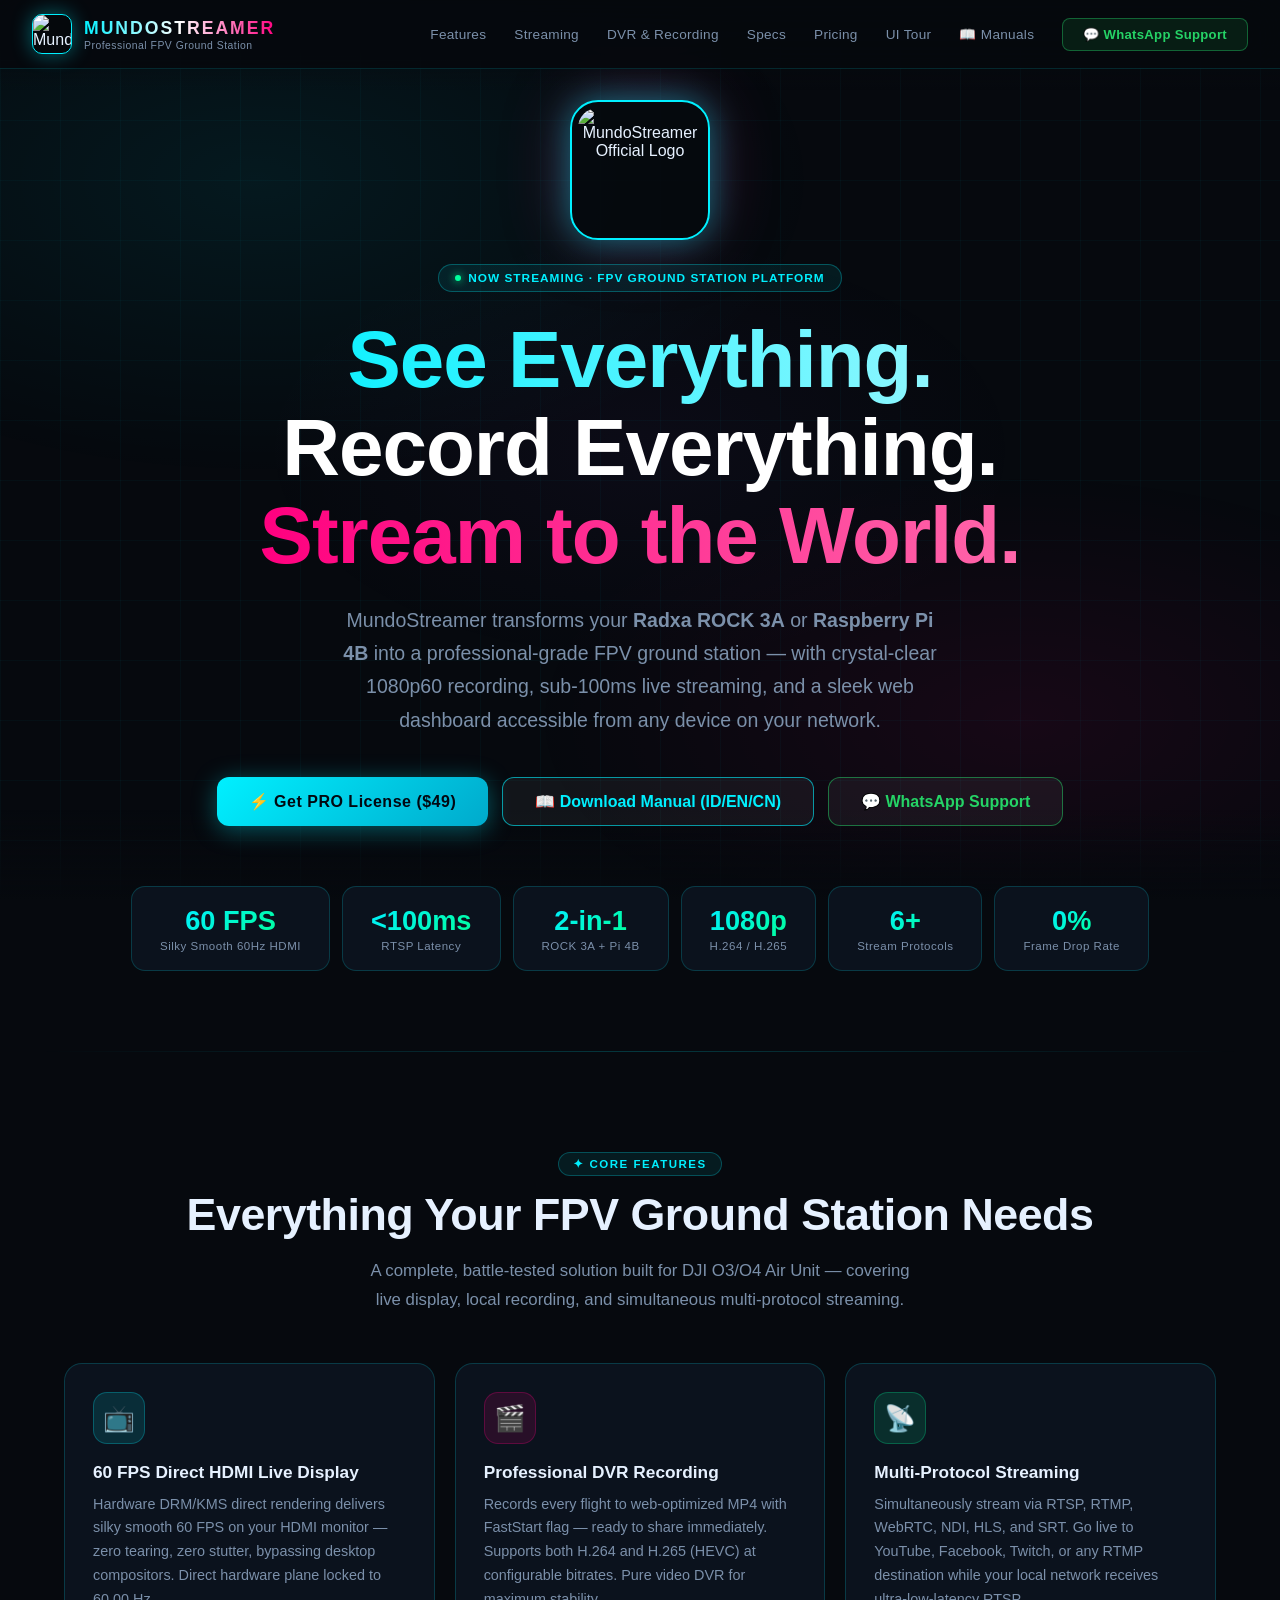
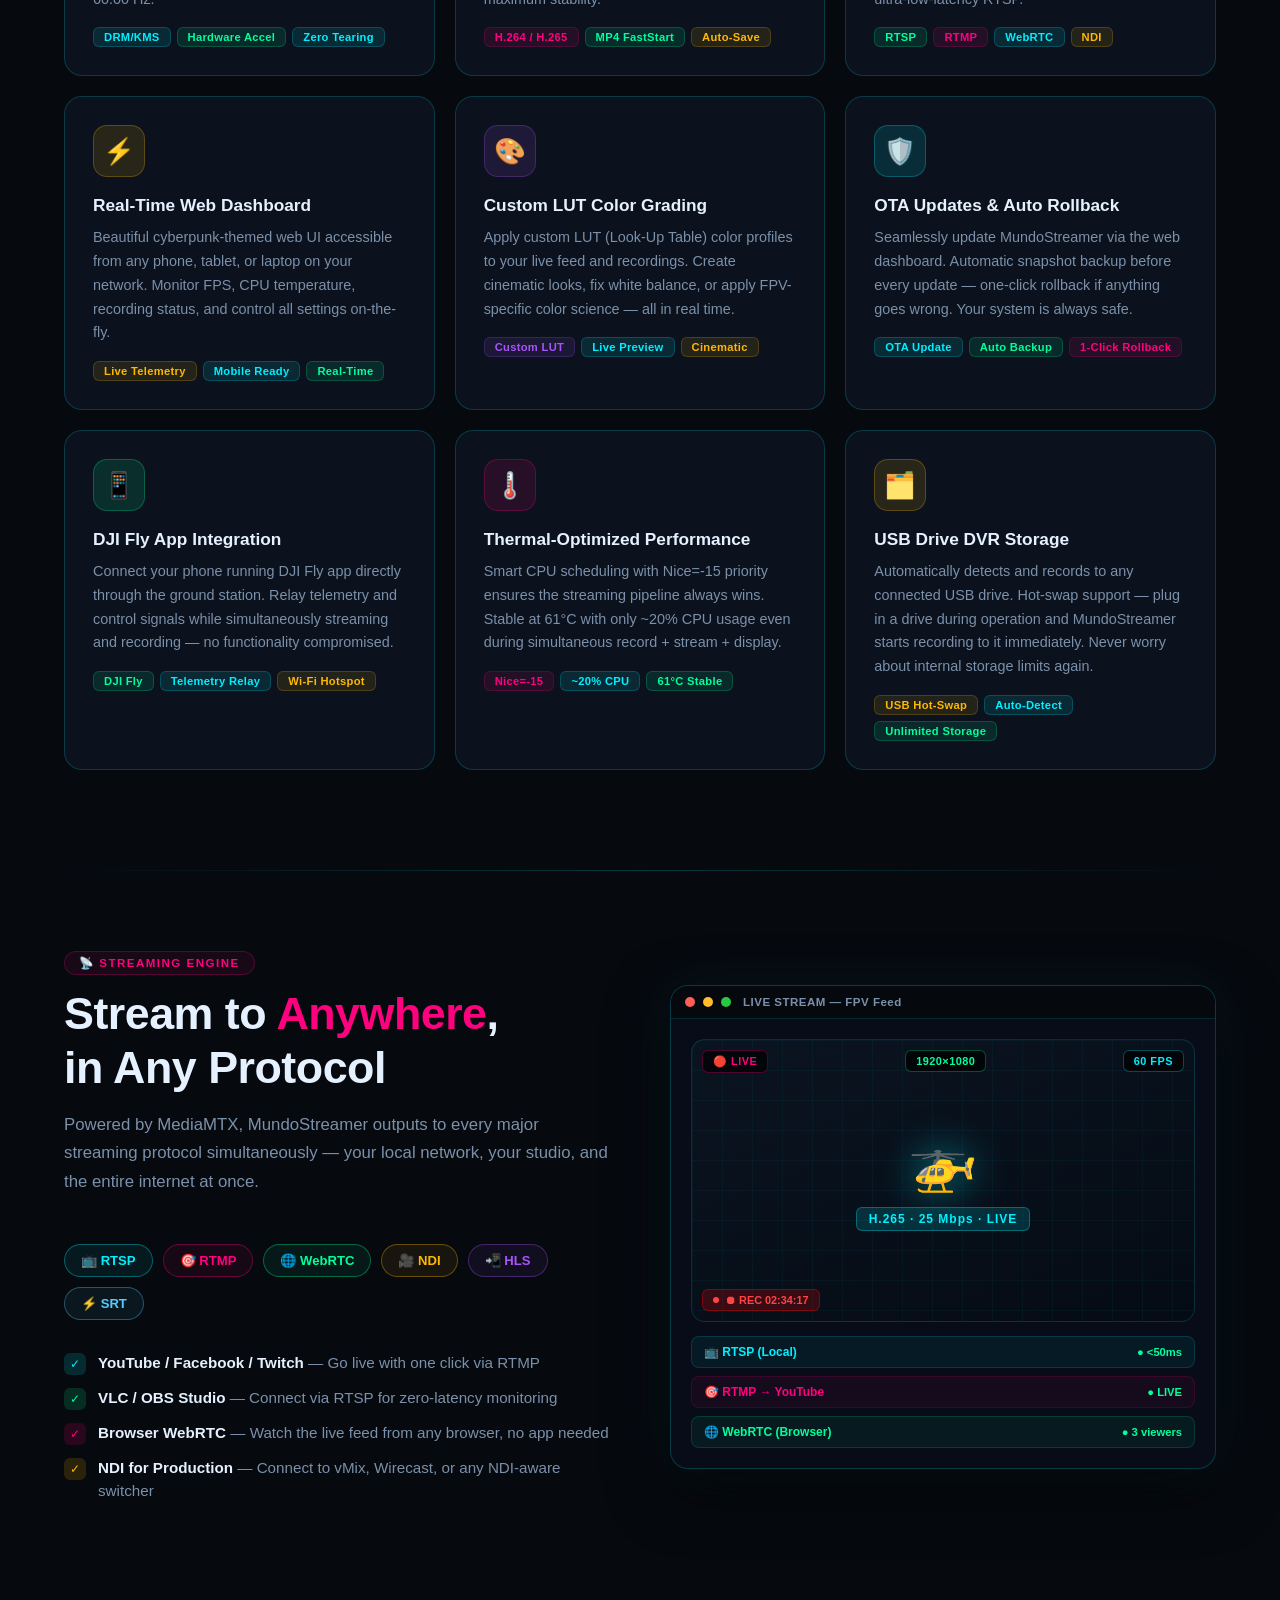
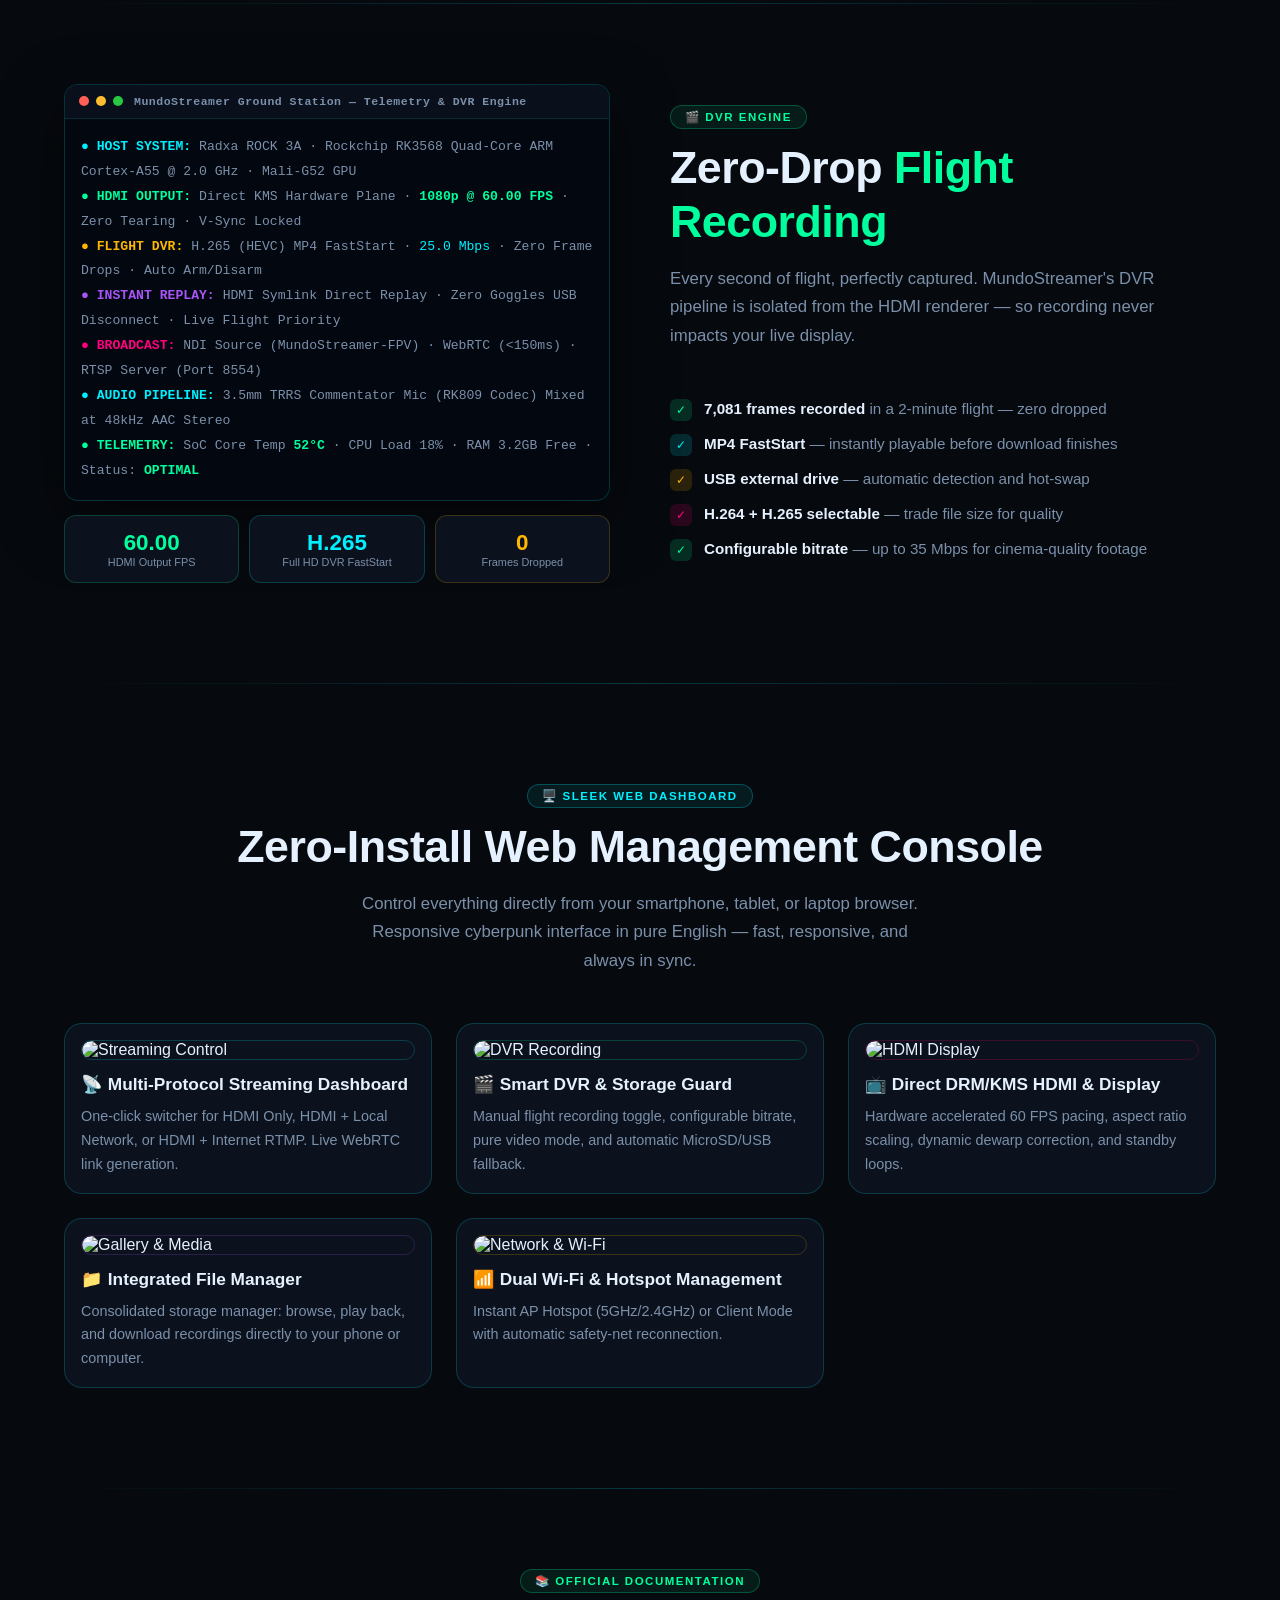
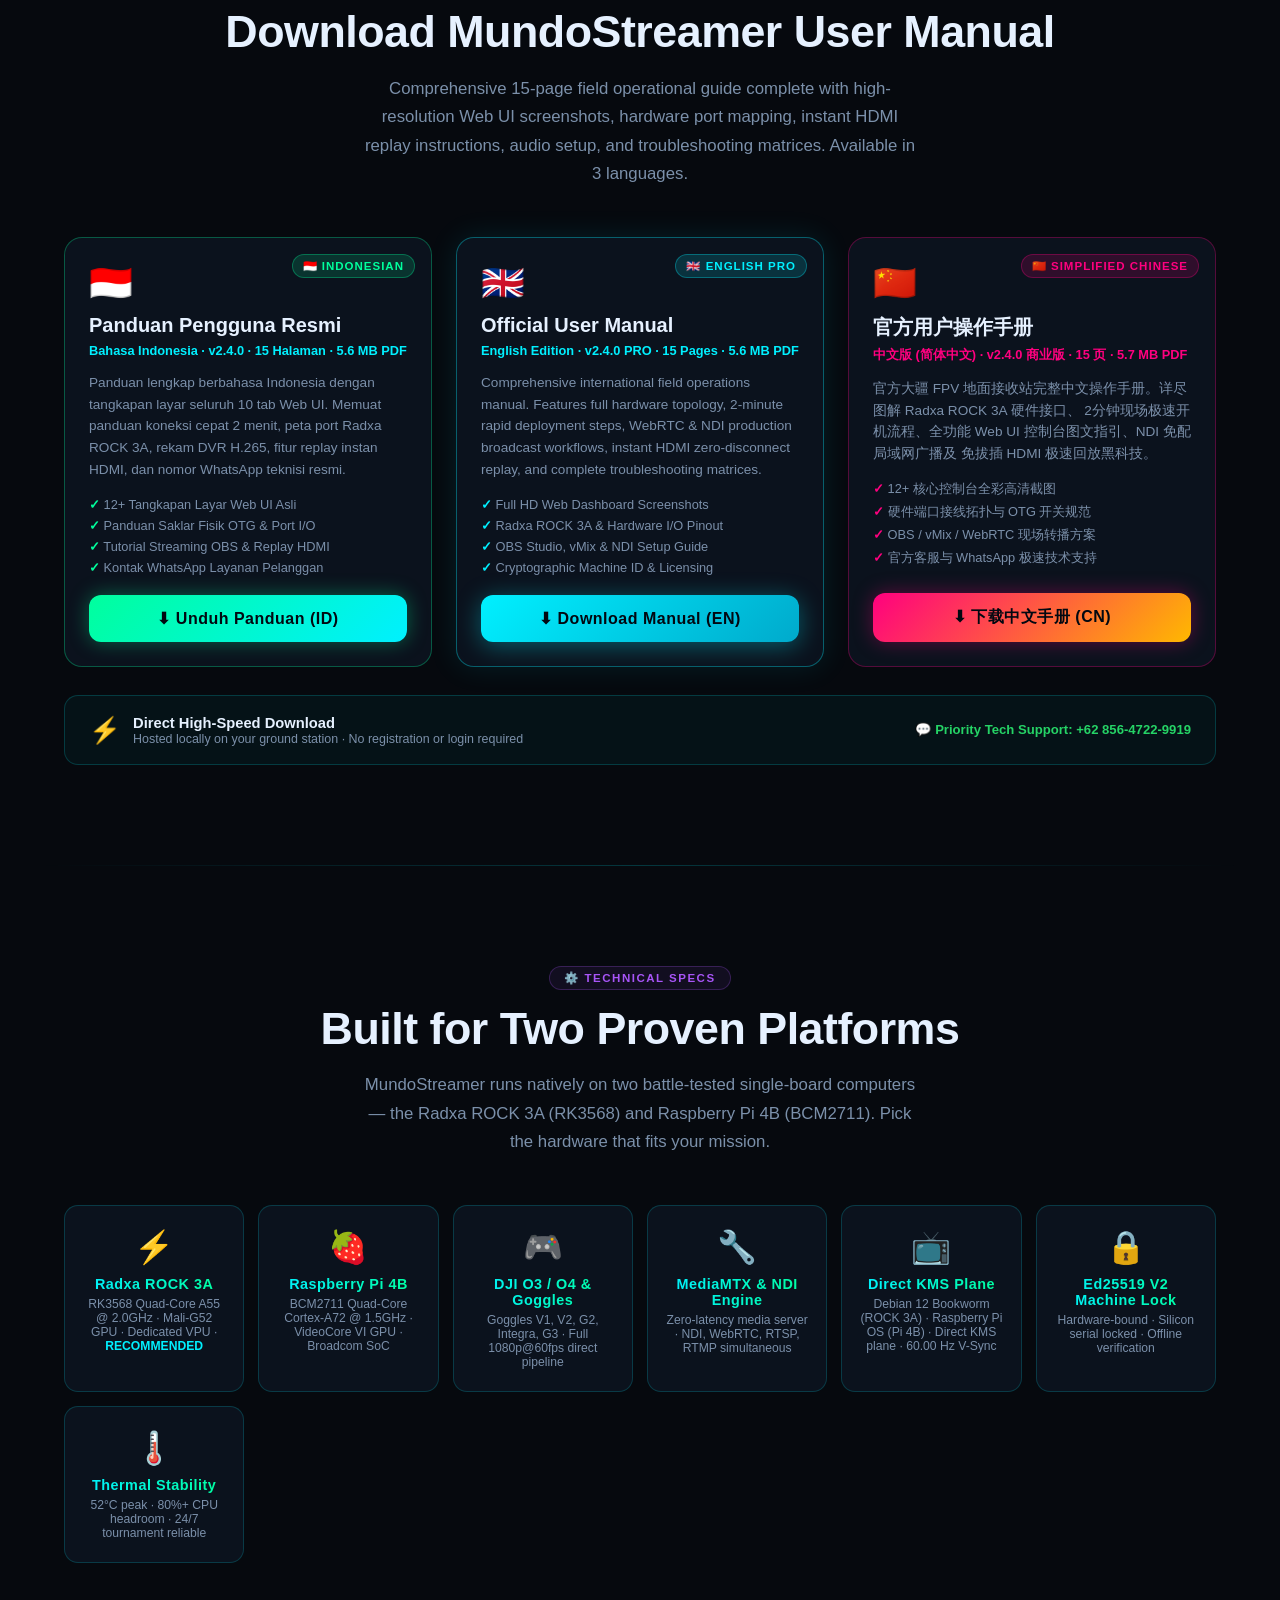
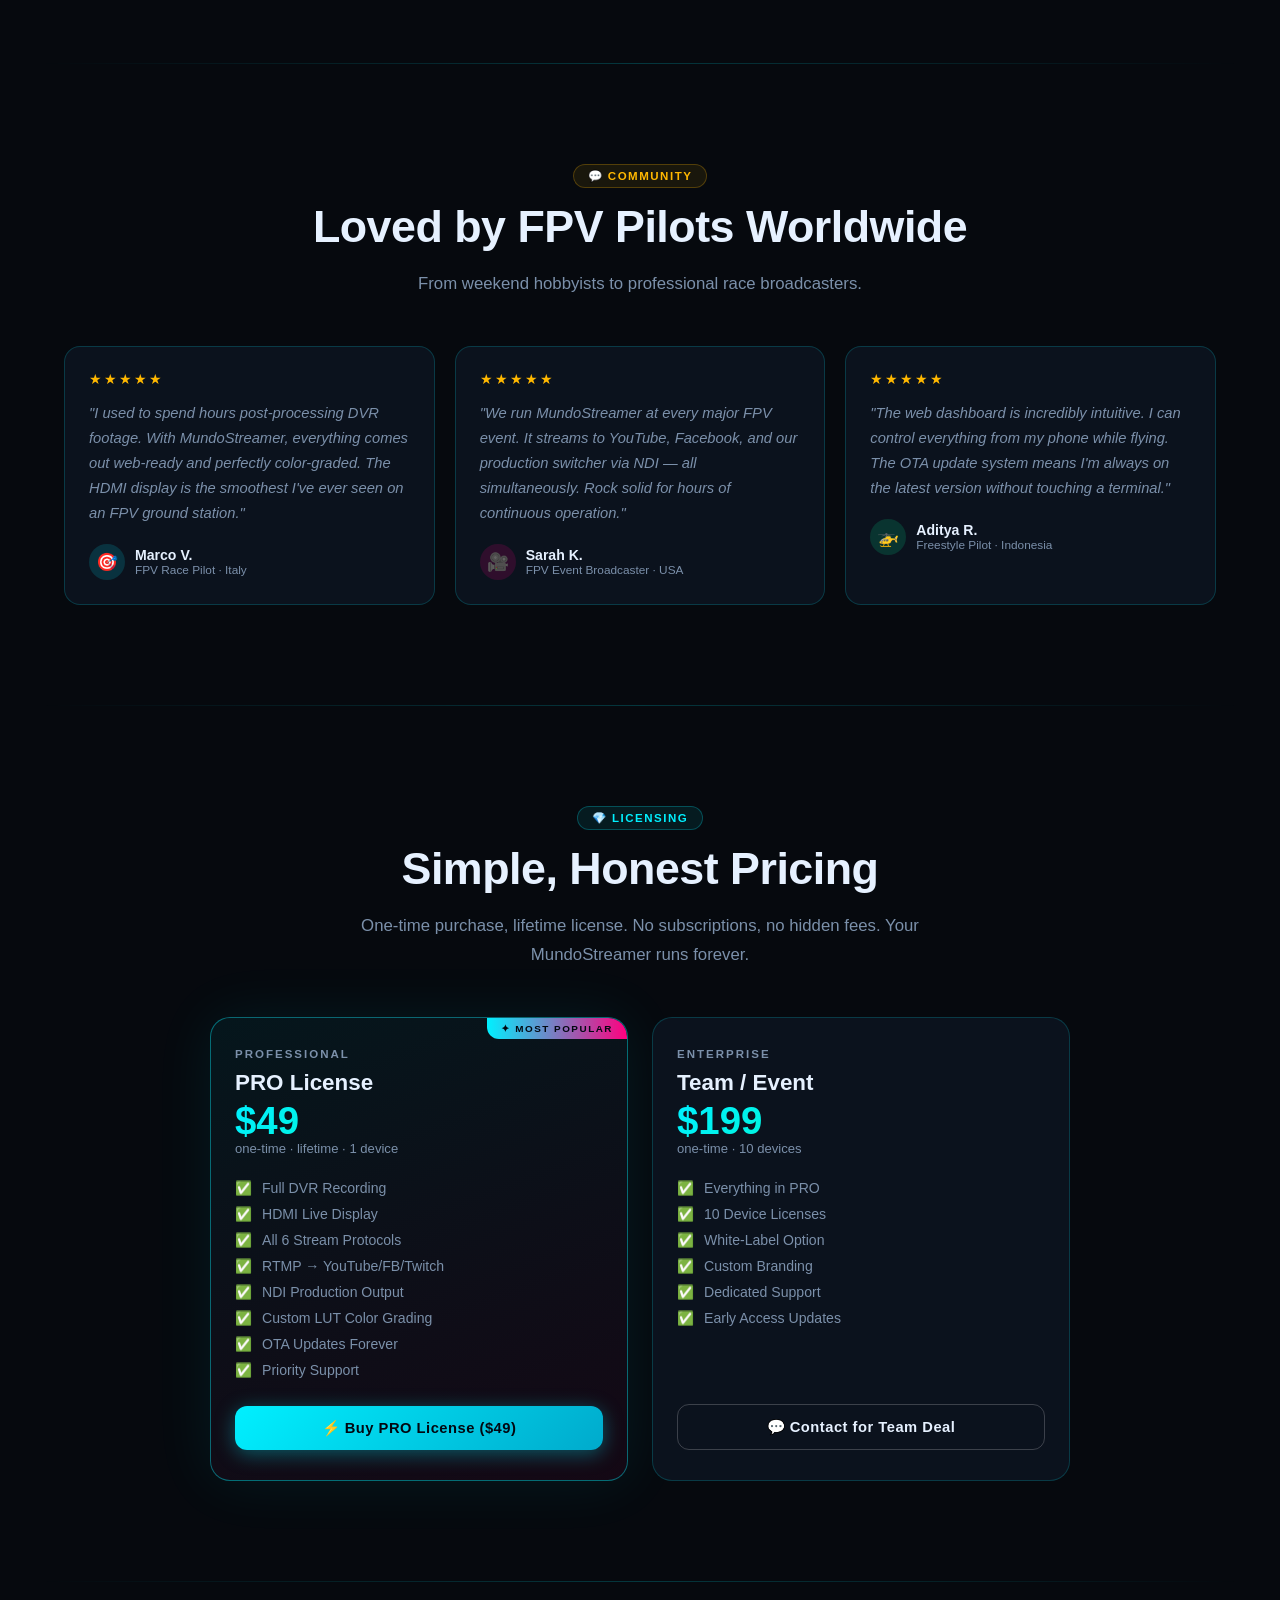
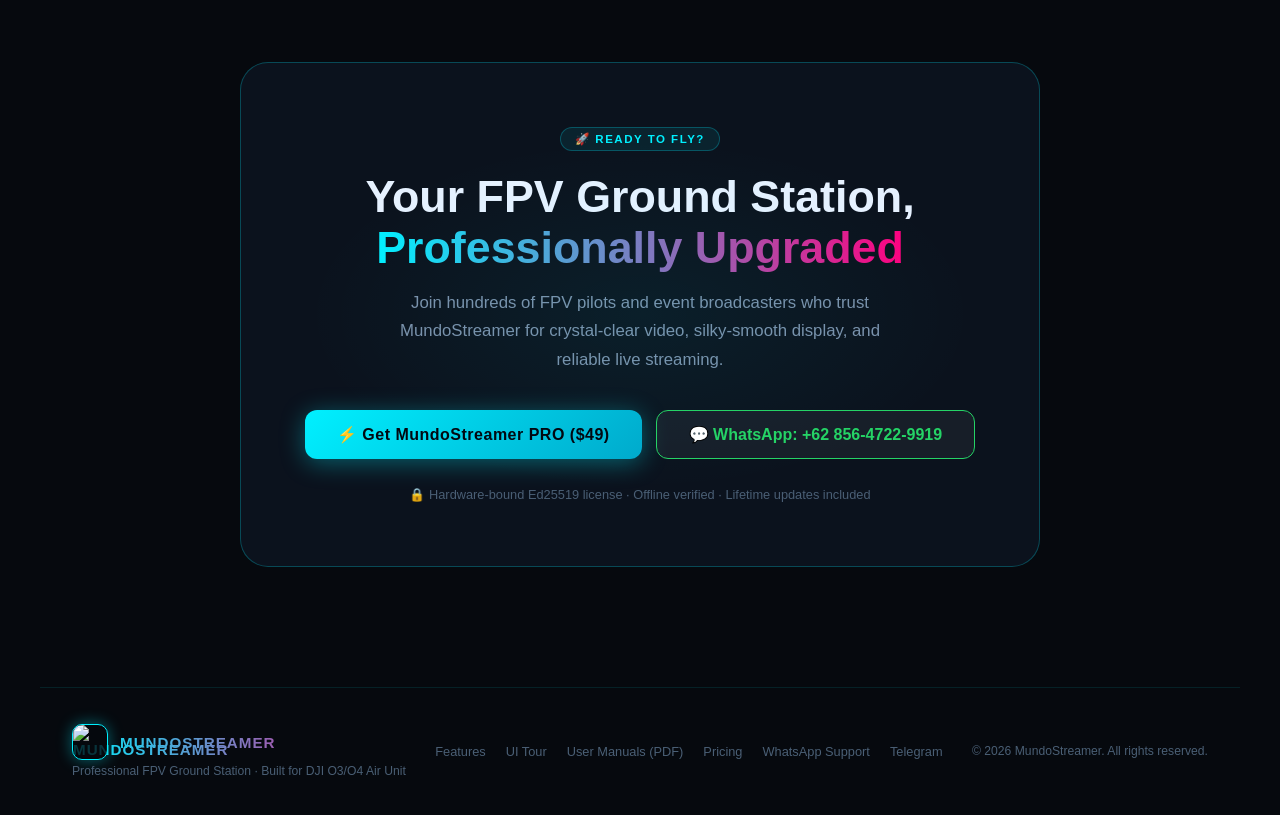
==== index.html @ 9241ed2c "Add index.html" ====
<!DOCTYPE html>
<html lang="en">
<head>
  <meta charset="UTF-8">
  <meta name="viewport" content="width=device-width, initial-scale=1.0">
  <title>MundoStreamer — Professional FPV Ground Station</title>
  <meta name="description" content="The ultimate FPV ground station solution. Crystal-clear 1080p@60fps recording, ultra-low latency streaming, direct HDMI 60Hz display, and professional DVR — powered by Radxa ROCK 3A or Raspberry Pi 4B (Rockchip RK3568 & BCM2711).">
  <style>
    :root {
      --bg-base: #06090e;
      --bg-card: rgba(13, 20, 32, 0.88);
      --bg-card2: rgba(8, 14, 26, 0.92);
      --border-card: rgba(0, 240, 255, 0.18);
      --cyan: #00f0ff;
      --magenta: #ff007f;
      --green: #00ff9d;
      --amber: #ffb800;
      --purple: #a855f7;
      --text-main: #e6f1ff;
      --text-muted: #7b90aa;
      --text-dim: #4a5f75;
      --transition: all 0.28s cubic-bezier(0.16, 1, 0.3, 1);
      --glow-cyan: 0 0 20px rgba(0, 240, 255, 0.4);
      --glow-magenta: 0 0 20px rgba(255, 0, 127, 0.4);
      --glow-green: 0 0 20px rgba(0, 255, 157, 0.4);
    }
    *, *::before, *::after {
      box-sizing: border-box; margin: 0; padding: 0;
    }
    html { scroll-behavior: smooth; }
    body {
      background-color: var(--bg-base);
      color: var(--text-main);
      font-family: -apple-system, BlinkMacSystemFont, "Segoe UI", Roboto, "Helvetica Neue", Arial, sans-serif;
      -webkit-font-smoothing: antialiased;
      overflow-x: hidden;
    }

    /* ──────────── ANIMATED BACKGROUND ──────────── */
    .bg-canvas {
      position: fixed; inset: 0; z-index: -3; pointer-events: none;
      background: radial-gradient(ellipse 80% 60% at 20% 20%, rgba(0,240,255,0.07) 0%, transparent 55%),
                  radial-gradient(ellipse 70% 50% at 80% 80%, rgba(255,0,127,0.07) 0%, transparent 55%),
                  radial-gradient(ellipse 50% 40% at 50% 50%, rgba(168,85,247,0.04) 0%, transparent 60%);
    }
    .bg-grid {
      position: fixed; inset: 0; z-index: -2; pointer-events: none;
      background-image:
        linear-gradient(rgba(0,240,255,0.03) 1px, transparent 1px),
        linear-gradient(90deg, rgba(0,240,255,0.03) 1px, transparent 1px);
      background-size: 60px 60px;
    }
    .bg-grid::after {
      content: '';
      position: absolute; inset: 0;
      background: linear-gradient(to bottom, var(--bg-base) 0%, transparent 10%, transparent 90%, var(--bg-base) 100%);
    }

    /* ──────────── NAV ──────────── */
    nav {
      position: fixed; top: 0; left: 0; right: 0; z-index: 200;
      background: rgba(6, 9, 14, 0.85);
      backdrop-filter: blur(20px);
      -webkit-backdrop-filter: blur(20px);
      border-bottom: 1px solid rgba(0, 240, 255, 0.14);
      padding: 14px 32px;
      display: flex; align-items: center; justify-content: space-between;
      gap: 16px;
    }
    .nav-brand {
      display: flex; align-items: center; gap: 12px;
      text-decoration: none; color: inherit;
    }
    .nav-logo {
      width: 40px; height: 40px;
      border-radius: 10px;
      border: 1.5px solid var(--cyan);
      box-shadow: var(--glow-cyan);
      object-fit: contain;
      background: rgba(6,9,14,0.7);
    }
    .nav-logo-fallback {
      width: 38px; height: 38px;
      border-radius: 10px;
      border: 1.5px solid var(--cyan);
      box-shadow: var(--glow-cyan);
      background: linear-gradient(135deg, #00f0ff22, #ff007f22);
      display: flex; align-items: center; justify-content: center;
      font-size: 1.3rem;
    }
    .nav-wordmark {
      font-size: 1.1rem; font-weight: 900;
      letter-spacing: 2px; text-transform: uppercase;
      background: linear-gradient(90deg, #00f0ff, #fff 50%, #ff007f);
      -webkit-background-clip: text;
      -webkit-text-fill-color: transparent;
    }
    .nav-tagline {
      font-size: 0.65rem; color: var(--text-muted);
      letter-spacing: 0.5px; margin-top: 1px;
    }
    .nav-links {
      display: flex; align-items: center; gap: 28px;
      list-style: none;
    }
    .nav-links a {
      color: var(--text-muted); text-decoration: none;
      font-size: 0.85rem; font-weight: 500;
      letter-spacing: 0.3px;
      transition: var(--transition);
    }
    .nav-links a:hover { color: var(--cyan); }
    .nav-cta {
      display: inline-flex; align-items: center; gap: 8px;
      padding: 8px 20px; border-radius: 8px;
      background: linear-gradient(135deg, rgba(0,240,255,0.15), rgba(255,0,127,0.10));
      border: 1px solid rgba(0,240,255,0.35);
      color: var(--cyan) !important;
      font-weight: 700 !important;
      font-size: 0.82rem !important;
      letter-spacing: 0.5px;
      transition: var(--transition);
    }
    .nav-cta:hover {
      background: linear-gradient(135deg, rgba(0,240,255,0.25), rgba(255,0,127,0.18)) !important;
      box-shadow: var(--glow-cyan);
      transform: translateY(-1px);
    }
    @media (max-width: 680px) {
      .nav-links { display: none; }
      nav { padding: 12px 18px; }
    }

    /* ──────────── HERO ──────────── */
    .hero {
      min-height: 100vh;
      display: flex; flex-direction: column;
      align-items: center; justify-content: center;
      text-align: center;
      padding: 120px 24px 80px;
    }
    .hero-logo-box {
      display: inline-flex;
      align-items: center;
      justify-content: center;
      margin-bottom: 24px;
      animation: fadeUp 0.6s ease both;
    }
    .hero-logo-img {
      width: 140px;
      height: 140px;
      border-radius: 28px;
      border: 2px solid var(--cyan);
      box-shadow: 0 0 35px rgba(0,240,255,0.45), 0 0 70px rgba(255,0,127,0.25);
      background: rgba(6, 9, 14, 0.9);
      object-fit: contain;
      padding: 6px;
      transition: transform 0.4s ease, box-shadow 0.4s ease;
    }
    .hero-logo-img:hover {
      transform: scale(1.06) rotate(-1deg);
      box-shadow: 0 0 50px rgba(0,240,255,0.7), 0 0 90px rgba(255,0,127,0.4);
    }
    .hero-badge {
      display: inline-flex; align-items: center; gap: 7px;
      padding: 6px 16px; border-radius: 30px;
      font-size: 0.74rem; font-weight: 700; letter-spacing: 1px;
      text-transform: uppercase;
      color: var(--cyan);
      background: rgba(0, 240, 255, 0.08);
      border: 1px solid rgba(0, 240, 255, 0.28);
      margin-bottom: 24px;
      animation: fadeUp 0.6s ease both;
    }
    .hero-badge-dot {
      width: 6px; height: 6px; border-radius: 50%;
      background: var(--green);
      box-shadow: 0 0 8px var(--green);
      animation: pulse 1.5s infinite;
    }
    .hero h1 {
      font-size: clamp(2.6rem, 7vw, 5rem);
      font-weight: 900; line-height: 1.1;
      letter-spacing: -1px;
      animation: fadeUp 0.7s 0.1s ease both;
    }
    .hero h1 .line-cyan {
      background: linear-gradient(90deg, #00f0ff, #a0f8ff);
      -webkit-background-clip: text;
      -webkit-text-fill-color: transparent;
    }
    .hero h1 .line-white { color: #fff; }
    .hero h1 .line-magenta {
      background: linear-gradient(90deg, #ff007f, #ff66aa);
      -webkit-background-clip: text;
      -webkit-text-fill-color: transparent;
    }
    .hero-sub {
      max-width: 600px;
      font-size: clamp(1rem, 2.5vw, 1.22rem);
      color: var(--text-muted); line-height: 1.7;
      margin: 24px auto 40px;
      animation: fadeUp 0.7s 0.2s ease both;
    }
    .hero-actions {
      display: flex; flex-wrap: wrap; gap: 14px;
      justify-content: center;
      animation: fadeUp 0.7s 0.3s ease both;
    }
    .btn-primary {
      display: inline-flex; align-items: center; gap: 10px;
      padding: 14px 32px; border-radius: 12px;
      font-size: 1rem; font-weight: 800; letter-spacing: 0.5px;
      text-decoration: none;
      background: linear-gradient(135deg, #00f0ff, #00aacc);
      color: #020811;
      border: none; cursor: pointer;
      transition: var(--transition);
      box-shadow: 0 4px 24px rgba(0,240,255,0.35);
    }
    .btn-primary:hover {
      transform: translateY(-3px);
      box-shadow: 0 8px 40px rgba(0,240,255,0.55);
    }
    .btn-secondary {
      display: inline-flex; align-items: center; gap: 10px;
      padding: 14px 32px; border-radius: 12px;
      font-size: 1rem; font-weight: 700;
      text-decoration: none; color: var(--text-main);
      background: rgba(255,255,255,0.05);
      border: 1px solid rgba(255,255,255,0.15);
      transition: var(--transition);
    }
    .btn-secondary:hover {
      background: rgba(255,255,255,0.10);
      border-color: rgba(0,240,255,0.35);
      transform: translateY(-3px);
    }

    /* ──────────── STAT STRIP ──────────── */
    .stats-strip {
      display: flex; flex-wrap: wrap; justify-content: center; gap: 12px;
      margin-top: 60px;
      animation: fadeUp 0.7s 0.4s ease both;
    }
    .stat-chip {
      display: flex; flex-direction: column; align-items: center;
      padding: 18px 28px; border-radius: 14px;
      background: var(--bg-card);
      border: 1px solid var(--border-card);
      min-width: 120px;
      transition: var(--transition);
    }
    .stat-chip:hover {
      border-color: rgba(0,240,255,0.4);
      transform: translateY(-3px);
      box-shadow: var(--glow-cyan);
    }
    .stat-num {
      font-size: 1.7rem; font-weight: 900;
      background: linear-gradient(135deg, var(--cyan), var(--green));
      -webkit-background-clip: text; -webkit-text-fill-color: transparent;
    }
    .stat-label { font-size: 0.72rem; color: var(--text-muted); margin-top: 3px; letter-spacing: 0.5px; }

    /* ──────────── SECTION COMMON ──────────── */
    section {
      padding: 100px 24px;
      max-width: 1200px;
      margin: 0 auto;
    }
    .section-badge {
      display: inline-flex; align-items: center; gap: 7px;
      padding: 4px 14px; border-radius: 20px;
      font-size: 0.72rem; font-weight: 700; letter-spacing: 1.5px; text-transform: uppercase;
      margin-bottom: 12px;
    }
    .badge-cyan { color: var(--cyan); background: rgba(0,240,255,0.08); border: 1px solid rgba(0,240,255,0.25); }
    .badge-magenta { color: var(--magenta); background: rgba(255,0,127,0.08); border: 1px solid rgba(255,0,127,0.25); }
    .badge-green { color: var(--green); background: rgba(0,255,157,0.08); border: 1px solid rgba(0,255,157,0.25); }
    .badge-purple { color: var(--purple); background: rgba(168,85,247,0.08); border: 1px solid rgba(168,85,247,0.25); }
    .badge-amber { color: var(--amber); background: rgba(255,184,0,0.08); border: 1px solid rgba(255,184,0,0.25); }

    .section-title {
      font-size: clamp(1.8rem, 4vw, 2.8rem);
      font-weight: 900; line-height: 1.2; letter-spacing: -0.5px;
      margin-bottom: 16px;
    }
    .section-title em { font-style: normal; }
    .section-desc {
      font-size: 1.05rem; color: var(--text-muted); line-height: 1.7;
      max-width: 560px; margin-bottom: 48px;
    }

    /* ──────────── FEATURES GRID ──────────── */
    .features-grid {
      display: grid;
      grid-template-columns: repeat(auto-fit, minmax(300px, 1fr));
      gap: 20px;
    }
    .feat-card {
      position: relative; overflow: hidden;
      padding: 28px; border-radius: 18px;
      background: var(--bg-card);
      border: 1px solid var(--border-card);
      transition: var(--transition);
    }
    .feat-card::before {
      content: '';
      position: absolute; top: 0; left: 0; right: 0; height: 2px;
      opacity: 0; transition: var(--transition);
    }
    .feat-card:hover { transform: translateY(-5px); }
    .feat-card.cyan:hover { border-color: rgba(0,240,255,0.45); box-shadow: 0 8px 40px rgba(0,240,255,0.12); }
    .feat-card.cyan::before { background: linear-gradient(90deg, var(--cyan), transparent); }
    .feat-card.cyan:hover::before { opacity: 1; }
    .feat-card.magenta:hover { border-color: rgba(255,0,127,0.45); box-shadow: 0 8px 40px rgba(255,0,127,0.12); }
    .feat-card.magenta::before { background: linear-gradient(90deg, var(--magenta), transparent); }
    .feat-card.magenta:hover::before { opacity: 1; }
    .feat-card.green:hover { border-color: rgba(0,255,157,0.45); box-shadow: 0 8px 40px rgba(0,255,157,0.12); }
    .feat-card.green::before { background: linear-gradient(90deg, var(--green), transparent); }
    .feat-card.green:hover::before { opacity: 1; }
    .feat-card.amber:hover { border-color: rgba(255,184,0,0.45); box-shadow: 0 8px 40px rgba(255,184,0,0.12); }
    .feat-card.amber::before { background: linear-gradient(90deg, var(--amber), transparent); }
    .feat-card.amber:hover::before { opacity: 1; }
    .feat-card.purple:hover { border-color: rgba(168,85,247,0.45); box-shadow: 0 8px 40px rgba(168,85,247,0.12); }
    .feat-card.purple::before { background: linear-gradient(90deg, var(--purple), transparent); }
    .feat-card.purple:hover::before { opacity: 1; }

    .feat-icon {
      width: 52px; height: 52px; border-radius: 14px;
      display: flex; align-items: center; justify-content: center;
      font-size: 1.6rem; margin-bottom: 18px;
    }
    .icon-cyan { background: rgba(0,240,255,0.12); border: 1px solid rgba(0,240,255,0.25); }
    .icon-magenta { background: rgba(255,0,127,0.12); border: 1px solid rgba(255,0,127,0.25); }
    .icon-green { background: rgba(0,255,157,0.12); border: 1px solid rgba(0,255,157,0.25); }
    .icon-amber { background: rgba(255,184,0,0.12); border: 1px solid rgba(255,184,0,0.25); }
    .icon-purple { background: rgba(168,85,247,0.12); border: 1px solid rgba(168,85,247,0.25); }

    .feat-title {
      font-size: 1.08rem; font-weight: 800; margin-bottom: 10px;
    }
    .feat-desc { font-size: 0.9rem; color: var(--text-muted); line-height: 1.65; }
    .feat-tags { display: flex; flex-wrap: wrap; gap: 6px; margin-top: 16px; }
    .feat-tag {
      padding: 3px 10px; border-radius: 6px;
      font-size: 0.7rem; font-weight: 600; letter-spacing: 0.3px;
    }
    .tag-cyan { background: rgba(0,240,255,0.1); color: var(--cyan); border: 1px solid rgba(0,240,255,0.2); }
    .tag-green { background: rgba(0,255,157,0.1); color: var(--green); border: 1px solid rgba(0,255,157,0.2); }
    .tag-magenta { background: rgba(255,0,127,0.1); color: var(--magenta); border: 1px solid rgba(255,0,127,0.2); }
    .tag-amber { background: rgba(255,184,0,0.1); color: var(--amber); border: 1px solid rgba(255,184,0,0.2); }
    .tag-purple { background: rgba(168,85,247,0.1); color: var(--purple); border: 1px solid rgba(168,85,247,0.2); }

    /* ──────────── PROTOCOL SHOWCASE ──────────── */
    .protocol-row {
      display: grid;
      grid-template-columns: repeat(auto-fit, minmax(180px, 1fr));
      gap: 14px;
    }
    .proto-card {
      padding: 22px 18px; border-radius: 14px;
      background: var(--bg-card);
      border: 1px solid var(--border-card);
      text-align: center;
      transition: var(--transition);
    }
    .proto-card:hover {
      border-color: rgba(0,240,255,0.4);
      transform: translateY(-4px);
      box-shadow: 0 8px 30px rgba(0,240,255,0.10);
    }
    .proto-icon { font-size: 2rem; margin-bottom: 10px; }
    .proto-name {
      font-size: 0.9rem; font-weight: 800;
      letter-spacing: 0.5px;
      background: linear-gradient(90deg, var(--cyan), var(--green));
      -webkit-background-clip: text; -webkit-text-fill-color: transparent;
    }
    .proto-desc { font-size: 0.76rem; color: var(--text-muted); margin-top: 5px; }

    /* ──────────── DUAL-COL LAYOUT ──────────── */
    .dual-col {
      display: grid;
      grid-template-columns: 1fr 1fr;
      gap: 60px; align-items: center;
    }
    @media (max-width: 760px) { .dual-col { grid-template-columns: 1fr; gap: 40px; } }
    .dual-col.reverse { direction: rtl; }
    .dual-col.reverse > * { direction: ltr; }

    .demo-screen {
      border-radius: 18px;
      background: var(--bg-card2);
      border: 1px solid rgba(0,240,255,0.2);
      overflow: hidden;
      box-shadow: 0 20px 60px rgba(0,0,0,0.5), 0 0 60px rgba(0,240,255,0.07);
    }
    .demo-bar {
      background: rgba(6,9,14,0.95);
      border-bottom: 1px solid rgba(0,240,255,0.14);
      padding: 10px 14px;
      display: flex; align-items: center; gap: 8px;
    }
    .demo-dot { width: 10px; height: 10px; border-radius: 50%; }
    .demo-title {
      font-size: 0.72rem; color: var(--text-muted);
      letter-spacing: 0.5px; margin-left: 4px;
      font-weight: 600;
    }
    .demo-body { padding: 20px; }

    /* ──────────── LIVE VIDEO MOCKUP ──────────── */
    .video-mock {
      aspect-ratio: 16/9;
      background: linear-gradient(160deg, #0a1420 0%, #050b14 100%);
      border-radius: 14px; overflow: hidden;
      position: relative;
      display: flex; align-items: center; justify-content: center;
      border: 1px solid rgba(0,240,255,0.15);
    }
    .video-mock-grid {
      position: absolute; inset: 0;
      background-image:
        linear-gradient(rgba(0,240,255,0.04) 1px, transparent 1px),
        linear-gradient(90deg, rgba(0,240,255,0.04) 1px, transparent 1px);
      background-size: 30px 30px;
    }
    .video-mock-content {
      position: relative; z-index: 1;
      text-align: center;
    }
    .video-drone { font-size: 3.5rem; filter: drop-shadow(0 0 20px rgba(0,240,255,0.6)); animation: float 3s ease-in-out infinite; }
    .video-fps-badge {
      display: inline-block; margin-top: 12px;
      padding: 4px 12px; border-radius: 6px;
      font-size: 0.75rem; font-weight: 700; letter-spacing: 1px;
      background: rgba(0,240,255,0.15); color: var(--cyan);
      border: 1px solid rgba(0,240,255,0.3);
    }
    .video-overlay-hud {
      position: absolute; top: 10px; left: 10px; right: 10px;
      display: flex; justify-content: space-between; align-items: flex-start;
    }
    .hud-item {
      padding: 4px 10px; border-radius: 6px;
      font-size: 0.68rem; font-weight: 700; letter-spacing: 0.5px;
      background: rgba(0,0,0,0.7); backdrop-filter: blur(6px);
    }
    .hud-live { color: var(--magenta); border: 1px solid rgba(255,0,127,0.3); }
    .hud-res { color: var(--green); border: 1px solid rgba(0,255,157,0.3); }
    .hud-fps { color: var(--cyan); border: 1px solid rgba(0,240,255,0.3); }
    .hud-rec {
      position: absolute; bottom: 10px; left: 10px;
      display: flex; align-items: center; gap: 6px;
      padding: 4px 10px; border-radius: 6px;
      font-size: 0.68rem; font-weight: 700;
      background: rgba(255,0,0,0.2); color: #ff4444;
      border: 1px solid rgba(255,0,0,0.35);
    }
    .hud-rec-dot { width: 6px; height: 6px; border-radius: 50%; background: #ff4444; animation: pulse 1s infinite; }

    /* ──────────── CHECKLIST ──────────── */
    .checklist { list-style: none; display: flex; flex-direction: column; gap: 12px; }
    .checklist li {
      display: flex; align-items: flex-start; gap: 12px;
      font-size: 0.95rem; line-height: 1.5; color: var(--text-muted);
    }
    .check-icon {
      width: 22px; height: 22px; border-radius: 6px; flex-shrink: 0;
      display: flex; align-items: center; justify-content: center;
      font-size: 0.75rem; margin-top: 1px;
    }
    .ci-cyan { background: rgba(0,240,255,0.15); color: var(--cyan); }
    .ci-green { background: rgba(0,255,157,0.15); color: var(--green); }
    .ci-magenta { background: rgba(255,0,127,0.15); color: var(--magenta); }
    .ci-amber { background: rgba(255,184,0,0.15); color: var(--amber); }

    /* ──────────── TERMINAL MOCK ──────────── */
    .terminal {
      border-radius: 14px; overflow: hidden;
      background: rgba(4, 8, 16, 0.95);
      border: 1px solid rgba(0,240,255,0.18);
      font-family: "SF Mono", "Fira Code", "Consolas", monospace;
      box-shadow: 0 20px 60px rgba(0,0,0,0.5);
    }
    .terminal-bar {
      background: rgba(10,16,28,0.95);
      border-bottom: 1px solid rgba(0,240,255,0.12);
      padding: 10px 14px;
      display: flex; align-items: center; gap: 7px;
    }
    .terminal-body { padding: 18px 20px; }
    .t-line { font-size: 0.82rem; line-height: 1.9; }
    .t-prompt { color: var(--green); }
    .t-cmd { color: var(--text-main); }
    .t-out { color: var(--text-muted); }
    .t-val-cyan { color: var(--cyan); }
    .t-val-green { color: var(--green); }
    .t-val-magenta { color: var(--magenta); }
    .t-val-amber { color: var(--amber); }
    .t-cursor {
      display: inline-block; width: 8px; height: 14px;
      background: var(--cyan); vertical-align: middle;
      animation: blink 1.1s step-end infinite;
    }

    /* ──────────── STREAM PROTOCOLS ──────────── */
    .proto-showcase {
      display: flex; flex-wrap: wrap; gap: 10px;
    }
    .proto-pill {
      display: inline-flex; align-items: center; gap: 8px;
      padding: 8px 16px; border-radius: 30px;
      font-size: 0.82rem; font-weight: 700;
      border: 1px solid;
      transition: var(--transition);
    }
    .proto-pill:hover { transform: translateY(-2px); }
    .pp-rtsp { color: var(--cyan); border-color: rgba(0,240,255,0.35); background: rgba(0,240,255,0.07); }
    .pp-rtmp { color: var(--magenta); border-color: rgba(255,0,127,0.35); background: rgba(255,0,127,0.07); }
    .pp-webrtc { color: var(--green); border-color: rgba(0,255,157,0.35); background: rgba(0,255,157,0.07); }
    .pp-ndi { color: var(--amber); border-color: rgba(255,184,0,0.35); background: rgba(255,184,0,0.07); }
    .pp-hls { color: var(--purple); border-color: rgba(168,85,247,0.35); background: rgba(168,85,247,0.07); }
    .pp-srt { color: #5cf; border-color: rgba(85,204,255,0.35); background: rgba(85,204,255,0.07); }

    /* ──────────── PRICING TIERS ──────────── */
    .pricing-grid {
      display: grid;
      grid-template-columns: repeat(auto-fit, minmax(300px, 1fr));
      max-width: 860px;
      margin: 0 auto;
      gap: 24px;
      align-items: stretch;
    }
    .price-card {
      padding: 30px 24px; border-radius: 20px;
      background: var(--bg-card);
      border: 1px solid var(--border-card);
      position: relative; overflow: hidden;
      transition: var(--transition);
      display: flex;
      flex-direction: column;
    }
    .price-card:hover { transform: translateY(-5px); }
    .price-card.featured {
      background: linear-gradient(160deg, rgba(0,240,255,0.06), rgba(255,0,127,0.06));
      border-color: rgba(0,240,255,0.4);
      box-shadow: 0 0 60px rgba(0,240,255,0.08);
    }
    .price-card.featured::before {
      content: '✦ MOST POPULAR';
      position: absolute; top: 0; right: 0;
      background: linear-gradient(90deg, var(--cyan), var(--magenta));
      color: #020811;
      font-size: 0.62rem; font-weight: 900; letter-spacing: 1.5px;
      padding: 5px 14px; border-radius: 0 18px 0 12px;
    }
    .price-tier { font-size: 0.72rem; font-weight: 700; letter-spacing: 2px; text-transform: uppercase; color: var(--text-muted); margin-bottom: 10px; }
    .price-name { font-size: 1.4rem; font-weight: 900; margin-bottom: 6px; }
    .price-amount {
      font-size: 2.4rem; font-weight: 900; line-height: 1;
      background: linear-gradient(135deg, var(--cyan), var(--green));
      -webkit-background-clip: text; -webkit-text-fill-color: transparent;
    }
    .price-per { font-size: 0.82rem; color: var(--text-muted); margin-bottom: 24px; }
    .price-features { list-style: none; display: flex; flex-direction: column; gap: 10px; margin-bottom: 28px; flex-grow: 1; }
    .price-features li {
      display: flex; align-items: center; gap: 10px;
      font-size: 0.88rem; color: var(--text-muted);
    }
    .pf-icon { font-size: 0.85rem; }
    .price-btn {
      display: block; text-align: center;
      padding: 13px; border-radius: 12px;
      font-size: 0.92rem; font-weight: 800; letter-spacing: 0.5px;
      text-decoration: none; transition: var(--transition);
      cursor: pointer; border: none;
    }
    .price-btn-outline {
      background: transparent;
      border: 1.5px solid rgba(255,255,255,0.2);
      color: var(--text-main);
    }
    .price-btn-outline:hover { border-color: rgba(0,240,255,0.4); color: var(--cyan); }
    .price-btn-gradient {
      background: linear-gradient(135deg, #00f0ff, #00aacc);
      color: #020811;
      box-shadow: 0 4px 20px rgba(0,240,255,0.35);
    }
    .price-btn-gradient:hover { box-shadow: 0 8px 40px rgba(0,240,255,0.55); transform: translateY(-2px); }

    /* ──────────── TESTIMONIALS ──────────── */
    .testi-grid {
      display: grid;
      grid-template-columns: repeat(auto-fit, minmax(300px, 1fr));
      gap: 20px;
    }
    .testi-card {
      padding: 24px; border-radius: 16px;
      background: var(--bg-card);
      border: 1px solid var(--border-card);
      transition: var(--transition);
    }
    .testi-card:hover { border-color: rgba(0,240,255,0.3); transform: translateY(-3px); }
    .testi-stars { font-size: 0.9rem; color: var(--amber); margin-bottom: 14px; letter-spacing: 2px; }
    .testi-text { font-size: 0.92rem; color: var(--text-muted); line-height: 1.7; font-style: italic; margin-bottom: 18px; }
    .testi-author { display: flex; align-items: center; gap: 10px; }
    .testi-avatar {
      width: 36px; height: 36px; border-radius: 50%;
      display: flex; align-items: center; justify-content: center;
      font-size: 1.1rem;
    }
    .testi-name { font-size: 0.88rem; font-weight: 700; }
    .testi-role { font-size: 0.74rem; color: var(--text-muted); }

    /* ──────────── CTA SECTION ──────────── */
    .cta-section {
      text-align: center;
      padding: 80px 24px 120px;
    }
    .cta-glow-box {
      position: relative;
      max-width: 800px; margin: 0 auto;
      padding: 64px 40px;
      border-radius: 28px;
      background: var(--bg-card);
      border: 1px solid rgba(0,240,255,0.25);
      overflow: hidden;
    }
    .cta-glow-box::before {
      content: '';
      position: absolute; inset: 0;
      background: radial-gradient(ellipse 60% 50% at 50% 50%, rgba(0,240,255,0.06), transparent 70%);
      pointer-events: none;
    }
    .cta-glow-box h2 {
      font-size: clamp(1.8rem, 4vw, 2.8rem);
      font-weight: 900; margin-bottom: 16px;
    }
    .cta-glow-box p {
      font-size: 1.05rem; color: var(--text-muted); line-height: 1.7;
      max-width: 500px; margin: 0 auto 36px;
    }

    /* ──────────── FOOTER ──────────── */
    footer {
      border-top: 1px solid rgba(0,240,255,0.1);
      padding: 36px 32px;
      display: flex; flex-wrap: wrap;
      justify-content: space-between; align-items: center; gap: 16px;
      max-width: 1200px; margin: 0 auto;
    }
    .footer-brand {
      font-size: 0.95rem; font-weight: 800; letter-spacing: 1px;
      text-transform: uppercase;
      background: linear-gradient(90deg, var(--cyan), var(--magenta));
      -webkit-background-clip: text; -webkit-text-fill-color: transparent;
    }
    .footer-text { font-size: 0.76rem; color: var(--text-dim); }
    .footer-links { display: flex; gap: 20px; }
    .footer-links a { color: var(--text-dim); text-decoration: none; font-size: 0.8rem; transition: var(--transition); }
    .footer-links a:hover { color: var(--cyan); }

    /* ──────────── ANIMATIONS ──────────── */
    @keyframes fadeUp {
      from { opacity: 0; transform: translateY(20px); }
      to   { opacity: 1; transform: translateY(0); }
    }
    @keyframes pulse {
      0%,100% { transform: scale(0.9); opacity: 0.7; }
      50%      { transform: scale(1.3); opacity: 1; }
    }
    @keyframes float {
      0%,100% { transform: translateY(0); }
      50%      { transform: translateY(-10px); }
    }
    @keyframes blink {
      0%,100% { opacity: 1; }
      50%      { opacity: 0; }
    }
    @keyframes scanline {
      from { transform: translateY(-100%); }
      to   { transform: translateY(200%); }
    }

    /* scroll reveal utility */
    .reveal {
      opacity: 0; transform: translateY(28px);
      transition: opacity 0.7s ease, transform 0.7s ease;
    }
    .reveal.visible { opacity: 1; transform: translateY(0); }
    .reveal-delay-1 { transition-delay: 0.1s; }
    .reveal-delay-2 { transition-delay: 0.2s; }
    .reveal-delay-3 { transition-delay: 0.3s; }
    .reveal-delay-4 { transition-delay: 0.4s; }

    /* divider */
    .divider {
      height: 1px;
      background: linear-gradient(90deg, transparent, rgba(0,240,255,0.2), transparent);
      margin: 0 auto; max-width: 1200px;
    }

    /* section center */
    .section-center { text-align: center; }
    .section-center .section-desc { margin-left: auto; margin-right: auto; }
  </style>
  <meta http-equiv="Cache-Control" content="no-cache, no-store, must-revalidate">
  <meta http-equiv="Pragma" content="no-cache">
  <meta http-equiv="Expires" content="0">
  <link rel="icon" type="image/png" href="assets/logo.png?v=20260919">
</head>
<body>

<div class="bg-canvas"></div>
<div class="bg-grid"></div>

<!-- ══════════ NAV ══════════ -->
<nav>
  <a class="nav-brand" href="#">
    <img src="assets/logo.png?v=20260919" class="nav-logo" alt="MundoStreamer Logo">
    <div>
      <div class="nav-wordmark">MundoStreamer</div>
      <div class="nav-tagline">Professional FPV Ground Station</div>
    </div>
  </a>
  <ul class="nav-links">
    <li><a href="#features">Features</a></li>
    <li><a href="#streaming">Streaming</a></li>
    <li><a href="#dvr">DVR &amp; Recording</a></li>
    <li><a href="#specs">Specs</a></li>
    <li><a href="#pricing">Pricing</a></li>
    <li><a href="#gallery">UI Tour</a></li>
    <li><a href="#downloads">📖 Manuals</a></li>
    <li><a class="nav-cta" href="https://wa.me/6285647229919?text=Hello%20MundoStreamer%20Team%2C%20I%20am%20interested%20in%20MundoStreamer%20PRO%20License" target="_blank" style="color:#25d366!important;border-color:rgba(37,211,102,0.4);background:rgba(37,211,102,0.1);">💬 WhatsApp Support</a></li>
  </ul>
</nav>

<!-- ══════════ HERO ══════════ -->
<section class="hero" style="max-width:100%;padding-top:100px;">
  <div class="hero-logo-box">
    <img src="assets/logo.png?v=20260919" class="hero-logo-img" alt="MundoStreamer Official Logo">
  </div>
  <div class="hero-badge">
    <span class="hero-badge-dot"></span>
    NOW STREAMING · FPV GROUND STATION PLATFORM
  </div>
  <h1>
    <div class="line-cyan">See Everything.</div>
    <div class="line-white">Record Everything.</div>
    <div class="line-magenta">Stream to the World.</div>
  </h1>
  <p class="hero-sub">
    MundoStreamer transforms your <strong>Radxa ROCK 3A</strong> or <strong>Raspberry Pi 4B</strong> into a professional-grade FPV ground station —
    with crystal-clear 1080p60 recording, sub-100ms live streaming, and a sleek web dashboard
    accessible from any device on your network.
  </p>
  <div class="hero-actions">
    <a class="btn-primary" href="#pricing">
      ⚡ Get PRO License ($49)
    </a>
    <a class="btn-secondary" href="#downloads" style="border-color:rgba(0,240,255,0.6);color:var(--cyan);">
      📖 Download Manual (ID/EN/CN)
    </a>
    <a class="btn-secondary" href="https://wa.me/6285647229919?text=Hello%20MundoStreamer%20Support%2C%20I%20have%20an%20inquiry%20about%20MundoStreamer" target="_blank" style="border-color:rgba(37,211,102,0.5);color:#25d366;">
      💬 WhatsApp Support
    </a>
  </div>

  <div class="stats-strip">
    <div class="stat-chip">
      <div class="stat-num">60 FPS</div>
      <div class="stat-label">Silky Smooth 60Hz HDMI</div>
    </div>
    <div class="stat-chip">
      <div class="stat-num">&lt;100ms</div>
      <div class="stat-label">RTSP Latency</div>
    </div>
    <div class="stat-chip">
      <div class="stat-num">2-in-1</div>
      <div class="stat-label">ROCK 3A + Pi 4B</div>
    </div>
    <div class="stat-chip">
      <div class="stat-num">1080p</div>
      <div class="stat-label">H.264 / H.265</div>
    </div>
    <div class="stat-chip">
      <div class="stat-num">6+</div>
      <div class="stat-label">Stream Protocols</div>
    </div>
    <div class="stat-chip">
      <div class="stat-num">0%</div>
      <div class="stat-label">Frame Drop Rate</div>
    </div>
  </div>
</section>

<div class="divider"></div>

<!-- ══════════ FEATURES ══════════ -->
<section id="features">
  <div class="section-center reveal">
    <div class="section-badge badge-cyan">✦ Core Features</div>
    <h2 class="section-title">Everything Your FPV Ground Station Needs</h2>
    <p class="section-desc">
      A complete, battle-tested solution built for DJI O3/O4 Air Unit — covering live display,
      local recording, and simultaneous multi-protocol streaming.
    </p>
  </div>

  <div class="features-grid">
    <div class="feat-card cyan reveal reveal-delay-1">
      <div class="feat-icon icon-cyan">📺</div>
      <div class="feat-title">60 FPS Direct HDMI Live Display</div>
      <p class="feat-desc">
        Hardware DRM/KMS direct rendering delivers silky smooth 60 FPS on your HDMI monitor —
        zero tearing, zero stutter, bypassing desktop compositors. Direct hardware plane locked to 60.00 Hz.
      </p>
      <div class="feat-tags">
        <span class="feat-tag tag-cyan">DRM/KMS</span>
        <span class="feat-tag tag-green">Hardware Accel</span>
        <span class="feat-tag tag-cyan">Zero Tearing</span>
      </div>
    </div>

    <div class="feat-card magenta reveal reveal-delay-2">
      <div class="feat-icon icon-magenta">🎬</div>
      <div class="feat-title">Professional DVR Recording</div>
      <p class="feat-desc">
        Records every flight to web-optimized MP4 with FastStart flag — ready to share immediately.
        Supports both H.264 and H.265 (HEVC) at configurable bitrates. Pure video DVR for maximum stability.
      </p>
      <div class="feat-tags">
        <span class="feat-tag tag-magenta">H.264 / H.265</span>
        <span class="feat-tag tag-green">MP4 FastStart</span>
        <span class="feat-tag tag-amber">Auto-Save</span>
      </div>
    </div>

    <div class="feat-card green reveal reveal-delay-3">
      <div class="feat-icon icon-green">📡</div>
      <div class="feat-title">Multi-Protocol Streaming</div>
      <p class="feat-desc">
        Simultaneously stream via RTSP, RTMP, WebRTC, NDI, HLS, and SRT.
        Go live to YouTube, Facebook, Twitch, or any RTMP destination while your local network
        receives ultra-low-latency RTSP.
      </p>
      <div class="feat-tags">
        <span class="feat-tag tag-green">RTSP</span>
        <span class="feat-tag tag-magenta">RTMP</span>
        <span class="feat-tag tag-cyan">WebRTC</span>
        <span class="feat-tag tag-amber">NDI</span>
      </div>
    </div>

    <div class="feat-card amber reveal reveal-delay-1">
      <div class="feat-icon icon-amber">⚡</div>
      <div class="feat-title">Real-Time Web Dashboard</div>
      <p class="feat-desc">
        Beautiful cyberpunk-themed web UI accessible from any phone, tablet, or laptop on your network.
        Monitor FPS, CPU temperature, recording status, and control all settings on-the-fly.
      </p>
      <div class="feat-tags">
        <span class="feat-tag tag-amber">Live Telemetry</span>
        <span class="feat-tag tag-cyan">Mobile Ready</span>
        <span class="feat-tag tag-green">Real-Time</span>
      </div>
    </div>

    <div class="feat-card purple reveal reveal-delay-2">
      <div class="feat-icon icon-purple">🎨</div>
      <div class="feat-title">Custom LUT Color Grading</div>
      <p class="feat-desc">
        Apply custom LUT (Look-Up Table) color profiles to your live feed and recordings.
        Create cinematic looks, fix white balance, or apply FPV-specific color science — all in real time.
      </p>
      <div class="feat-tags">
        <span class="feat-tag tag-purple">Custom LUT</span>
        <span class="feat-tag tag-cyan">Live Preview</span>
        <span class="feat-tag tag-amber">Cinematic</span>
      </div>
    </div>

    <div class="feat-card cyan reveal reveal-delay-3">
      <div class="feat-icon icon-cyan">🛡️</div>
      <div class="feat-title">OTA Updates &amp; Auto Rollback</div>
      <p class="feat-desc">
        Seamlessly update MundoStreamer via the web dashboard. Automatic snapshot backup
        before every update — one-click rollback if anything goes wrong. Your system is always safe.
      </p>
      <div class="feat-tags">
        <span class="feat-tag tag-cyan">OTA Update</span>
        <span class="feat-tag tag-green">Auto Backup</span>
        <span class="feat-tag tag-magenta">1-Click Rollback</span>
      </div>
    </div>

    <div class="feat-card green reveal reveal-delay-1">
      <div class="feat-icon icon-green">📱</div>
      <div class="feat-title">DJI Fly App Integration</div>
      <p class="feat-desc">
        Connect your phone running DJI Fly app directly through the ground station.
        Relay telemetry and control signals while simultaneously streaming and recording —
        no functionality compromised.
      </p>
      <div class="feat-tags">
        <span class="feat-tag tag-green">DJI Fly</span>
        <span class="feat-tag tag-cyan">Telemetry Relay</span>
        <span class="feat-tag tag-amber">Wi-Fi Hotspot</span>
      </div>
    </div>

    <div class="feat-card magenta reveal reveal-delay-2">
      <div class="feat-icon icon-magenta">🌡️</div>
      <div class="feat-title">Thermal-Optimized Performance</div>
      <p class="feat-desc">
        Smart CPU scheduling with Nice=-15 priority ensures the streaming pipeline always wins.
        Stable at 61°C with only ~20% CPU usage even during simultaneous record + stream + display.
      </p>
      <div class="feat-tags">
        <span class="feat-tag tag-magenta">Nice=-15</span>
        <span class="feat-tag tag-cyan">~20% CPU</span>
        <span class="feat-tag tag-green">61°C Stable</span>
      </div>
    </div>

    <div class="feat-card amber reveal reveal-delay-3">
      <div class="feat-icon icon-amber">🗂️</div>
      <div class="feat-title">USB Drive DVR Storage</div>
      <p class="feat-desc">
        Automatically detects and records to any connected USB drive. Hot-swap support —
        plug in a drive during operation and MundoStreamer starts recording to it immediately.
        Never worry about internal storage limits again.
      </p>
      <div class="feat-tags">
        <span class="feat-tag tag-amber">USB Hot-Swap</span>
        <span class="feat-tag tag-cyan">Auto-Detect</span>
        <span class="feat-tag tag-green">Unlimited Storage</span>
      </div>
    </div>
  </div>
</section>

<div class="divider"></div>

<!-- ══════════ STREAMING PROTOCOLS ══════════ -->
<section id="streaming" style="padding-top:80px;">
  <div class="dual-col">
    <div class="reveal">
      <div class="section-badge badge-magenta">📡 Streaming Engine</div>
      <h2 class="section-title">
        Stream to <em style="color:var(--magenta)">Anywhere</em>,<br>in Any Protocol
      </h2>
      <p class="section-desc">
        Powered by MediaMTX, MundoStreamer outputs to every major streaming protocol simultaneously —
        your local network, your studio, and the entire internet at once.
      </p>

      <div class="proto-showcase" style="margin-bottom:32px;">
        <span class="proto-pill pp-rtsp">📺 RTSP</span>
        <span class="proto-pill pp-rtmp">🎯 RTMP</span>
        <span class="proto-pill pp-webrtc">🌐 WebRTC</span>
        <span class="proto-pill pp-ndi">🎥 NDI</span>
        <span class="proto-pill pp-hls">📲 HLS</span>
        <span class="proto-pill pp-srt">⚡ SRT</span>
      </div>

      <ul class="checklist">
        <li>
          <span class="check-icon ci-cyan">✓</span>
          <div><strong style="color:var(--text-main)">YouTube / Facebook / Twitch</strong> — Go live with one click via RTMP</div>
        </li>
        <li>
          <span class="check-icon ci-green">✓</span>
          <div><strong style="color:var(--text-main)">VLC / OBS Studio</strong> — Connect via RTSP for zero-latency monitoring</div>
        </li>
        <li>
          <span class="check-icon ci-magenta">✓</span>
          <div><strong style="color:var(--text-main)">Browser WebRTC</strong> — Watch the live feed from any browser, no app needed</div>
        </li>
        <li>
          <span class="check-icon ci-amber">✓</span>
          <div><strong style="color:var(--text-main)">NDI for Production</strong> — Connect to vMix, Wirecast, or any NDI-aware switcher</div>
        </li>
      </ul>
    </div>

    <div class="reveal reveal-delay-2">
      <div class="demo-screen">
        <div class="demo-bar">
          <div class="demo-dot" style="background:#ff5f57;border-radius:50%;"></div>
          <div class="demo-dot" style="background:#febc2e;border-radius:50%;"></div>
          <div class="demo-dot" style="background:#28c840;border-radius:50%;"></div>
          <div class="demo-title">LIVE STREAM — FPV Feed</div>
        </div>
        <div class="demo-body">
          <div class="video-mock">
            <div class="video-mock-grid"></div>
            <div class="video-overlay-hud">
              <span class="hud-item hud-live">🔴 LIVE</span>
              <span class="hud-item hud-res">1920×1080</span>
              <span class="hud-item hud-fps">60 FPS</span>
            </div>
            <div class="video-mock-content">
              <div class="video-drone">🚁</div>
              <div class="video-fps-badge">H.265 · 25 Mbps · LIVE</div>
            </div>
            <div class="hud-rec">
              <span class="hud-rec-dot"></span>
              ⏺ REC 02:34:17
            </div>
          </div>
          <div style="margin-top:14px;display:flex;flex-direction:column;gap:8px;">
            <div style="display:flex;align-items:center;justify-content:space-between;padding:8px 12px;background:rgba(0,240,255,0.06);border:1px solid rgba(0,240,255,0.15);border-radius:8px;">
              <span style="font-size:0.75rem;color:var(--cyan);font-weight:700;">📺 RTSP (Local)</span>
              <span style="font-size:0.7rem;color:var(--green);font-weight:600;">● &lt;50ms</span>
            </div>
            <div style="display:flex;align-items:center;justify-content:space-between;padding:8px 12px;background:rgba(255,0,127,0.06);border:1px solid rgba(255,0,127,0.15);border-radius:8px;">
              <span style="font-size:0.75rem;color:var(--magenta);font-weight:700;">🎯 RTMP → YouTube</span>
              <span style="font-size:0.7rem;color:var(--green);font-weight:600;">● LIVE</span>
            </div>
            <div style="display:flex;align-items:center;justify-content:space-between;padding:8px 12px;background:rgba(0,255,157,0.06);border:1px solid rgba(0,255,157,0.15);border-radius:8px;">
              <span style="font-size:0.75rem;color:var(--green);font-weight:700;">🌐 WebRTC (Browser)</span>
              <span style="font-size:0.7rem;color:var(--green);font-weight:600;">● 3 viewers</span>
            </div>
          </div>
        </div>
      </div>
    </div>
  </div>
</section>

<div class="divider"></div>

<!-- ══════════ DVR ══════════ -->
<section id="dvr" style="padding-top:80px;">
  <div class="dual-col reverse">
    <div class="reveal">
      <div class="section-badge badge-green">🎬 DVR Engine</div>
      <h2 class="section-title">
        Zero-Drop <em style="color:var(--green)">Flight Recording</em>
      </h2>
      <p class="section-desc">
        Every second of flight, perfectly captured. MundoStreamer's DVR pipeline
        is isolated from the HDMI renderer — so recording never impacts your live display.
      </p>
      <ul class="checklist">
        <li>
          <span class="check-icon ci-green">✓</span>
          <div><strong style="color:var(--text-main)">7,081 frames recorded</strong> in a 2-minute flight — zero dropped</div>
        </li>
        <li>
          <span class="check-icon ci-cyan">✓</span>
          <div><strong style="color:var(--text-main)">MP4 FastStart</strong> — instantly playable before download finishes</div>
        </li>
        <li>
          <span class="check-icon ci-amber">✓</span>
          <div><strong style="color:var(--text-main)">USB external drive</strong> — automatic detection and hot-swap</div>
        </li>
        <li>
          <span class="check-icon ci-magenta">✓</span>
          <div><strong style="color:var(--text-main)">H.264 + H.265 selectable</strong> — trade file size for quality</div>
        </li>
        <li>
          <span class="check-icon ci-green">✓</span>
          <div><strong style="color:var(--text-main)">Configurable bitrate</strong> — up to 35 Mbps for cinema-quality footage</div>
        </li>
      </ul>
    </div>

    <div class="reveal reveal-delay-2">
      <div class="terminal">
        <div class="terminal-bar">
          <div class="demo-dot" style="background:#ff5f57;border-radius:50%;"></div>
          <div class="demo-dot" style="background:#febc2e;border-radius:50%;"></div>
          <div class="demo-dot" style="background:#28c840;border-radius:50%;"></div>
          <div class="demo-title">MundoStreamer Ground Station — Telemetry &amp; DVR Engine</div>
        </div>
        <div class="terminal-body" style="font-family:'Courier New', monospace; font-size:0.80rem; line-height:1.6; padding:16px;">
          <div class="t-line"><span style="color:#00f0ff;font-weight:700;">● HOST SYSTEM:</span> <span class="t-out">Radxa ROCK 3A · Rockchip RK3568 Quad-Core ARM Cortex-A55 @ 2.0 GHz · Mali-G52 GPU</span></div>
          <div class="t-line"><span style="color:#00ff9d;font-weight:700;">● HDMI OUTPUT:</span> <span class="t-out">Direct KMS Hardware Plane · </span><span style="color:#00ff9d;font-weight:700;">1080p @ 60.00 FPS</span><span class="t-out"> · Zero Tearing · V-Sync Locked</span></div>
          <div class="t-line"><span style="color:#ffb800;font-weight:700;">● FLIGHT DVR:</span> <span class="t-out">H.265 (HEVC) MP4 FastStart · </span><span style="color:#00f0ff;">25.0 Mbps</span><span class="t-out"> · Zero Frame Drops · Auto Arm/Disarm</span></div>
          <div class="t-line"><span style="color:#a855f7;font-weight:700;">● INSTANT REPLAY:</span> <span class="t-out">HDMI Symlink Direct Replay · Zero Goggles USB Disconnect · Live Flight Priority</span></div>
          <div class="t-line"><span style="color:#ff007f;font-weight:700;">● BROADCAST:</span> <span class="t-out">NDI Source (MundoStreamer-FPV) · WebRTC (&lt;150ms) · RTSP Server (Port 8554)</span></div>
          <div class="t-line"><span style="color:#00f0ff;font-weight:700;">● AUDIO PIPELINE:</span> <span class="t-out">3.5mm TRRS Commentator Mic (RK809 Codec) Mixed at 48kHz AAC Stereo</span></div>
          <div class="t-line"><span style="color:#00ff9d;font-weight:700;">● TELEMETRY:</span> <span class="t-out">SoC Core Temp </span><span style="color:#00ff9d;font-weight:700;">52°C</span><span class="t-out"> · CPU Load 18% · RAM 3.2GB Free · Status: </span><span style="color:#00ff9d;font-weight:700;">OPTIMAL</span></div>
        </div>
      </div>
      <div style="margin-top:14px;display:grid;grid-template-columns:repeat(3,1fr);gap:10px;">
        <div style="text-align:center;padding:14px;background:var(--bg-card);border:1px solid rgba(0,255,157,0.2);border-radius:12px;">
          <div style="font-size:1.4rem;font-weight:900;color:var(--green);">60.00</div>
          <div style="font-size:0.68rem;color:var(--text-muted);">HDMI Output FPS</div>
        </div>
        <div style="text-align:center;padding:14px;background:var(--bg-card);border:1px solid rgba(0,240,255,0.2);border-radius:12px;">
          <div style="font-size:1.4rem;font-weight:900;color:var(--cyan);">H.265</div>
          <div style="font-size:0.68rem;color:var(--text-muted);">Full HD DVR FastStart</div>
        </div>
        <div style="text-align:center;padding:14px;background:var(--bg-card);border:1px solid rgba(255,184,0,0.2);border-radius:12px;">
          <div style="font-size:1.4rem;font-weight:900;color:var(--amber);">0</div>
          <div style="font-size:0.68rem;color:var(--text-muted);">Frames Dropped</div>
        </div>
      </div>
    </div>
  </div>
</section>


<div class="divider"></div>

<!-- ══════════ SCREENSHOT UI TOUR ══════════ -->
<section id="gallery">
  <div class="section-center reveal">
    <div class="section-badge badge-cyan">🖥️ Sleek Web Dashboard</div>
    <h2 class="section-title">Zero-Install Web Management Console</h2>
    <p class="section-desc">
      Control everything directly from your smartphone, tablet, or laptop browser.
      Responsive cyberpunk interface in pure English — fast, responsive, and always in sync.
    </p>
  </div>

  <div style="display:grid;grid-template-columns:repeat(auto-fit, minmax(320px, 1fr));gap:24px;">
    <div class="feat-card cyan reveal reveal-delay-1" style="padding:16px;">
      <div style="border-radius:12px;overflow:hidden;border:1px solid rgba(0,240,255,0.2);margin-bottom:14px;">
        <img src="assets/streaming.png" alt="Streaming Control" style="width:100%;height:auto;display:block;border-radius:10px;">
      </div>
      <div class="feat-title">📡 Multi-Protocol Streaming Dashboard</div>
      <p class="feat-desc">One-click switcher for HDMI Only, HDMI + Local Network, or HDMI + Internet RTMP. Live WebRTC link generation.</p>
    </div>

    <div class="feat-card green reveal reveal-delay-2" style="padding:16px;">
      <div style="border-radius:12px;overflow:hidden;border:1px solid rgba(0,255,157,0.2);margin-bottom:14px;">
        <img src="assets/recording.png" alt="DVR Recording" style="width:100%;height:auto;display:block;border-radius:10px;">
      </div>
      <div class="feat-title">🎬 Smart DVR & Storage Guard</div>
      <p class="feat-desc">Manual flight recording toggle, configurable bitrate, pure video mode, and automatic MicroSD/USB fallback.</p>
    </div>

    <div class="feat-card magenta reveal reveal-delay-3" style="padding:16px;">
      <div style="border-radius:12px;overflow:hidden;border:1px solid rgba(255,0,127,0.2);margin-bottom:14px;">
        <img src="assets/display.png" alt="HDMI Display" style="width:100%;height:auto;display:block;border-radius:10px;">
      </div>
      <div class="feat-title">📺 Direct DRM/KMS HDMI & Display</div>
      <p class="feat-desc">Hardware accelerated 60 FPS pacing, aspect ratio scaling, dynamic dewarp correction, and standby loops.</p>
    </div>

    <div class="feat-card purple reveal reveal-delay-1" style="padding:16px;">
      <div style="border-radius:12px;overflow:hidden;border:1px solid rgba(168,85,247,0.2);margin-bottom:14px;">
        <img src="assets/gallery.png" alt="Gallery & Media" style="width:100%;height:auto;display:block;border-radius:10px;">
      </div>
      <div class="feat-title">📁 Integrated File Manager</div>
      <p class="feat-desc">Consolidated storage manager: browse, play back, and download recordings directly to your phone or computer.</p>
    </div>

    <div class="feat-card amber reveal reveal-delay-2" style="padding:16px;">
      <div style="border-radius:12px;overflow:hidden;border:1px solid rgba(255,184,0,0.2);margin-bottom:14px;">
        <img src="assets/network.png" alt="Network & Wi-Fi" style="width:100%;height:auto;display:block;border-radius:10px;">
      </div>
      <div class="feat-title">📶 Dual Wi-Fi & Hotspot Management</div>
      <p class="feat-desc">Instant AP Hotspot (5GHz/2.4GHz) or Client Mode with automatic safety-net reconnection.</p>
    </div>
  </div>
</section>

<div class="divider"></div>

<!-- ══════════ USER MANUAL DOWNLOADS ══════════ -->
<section id="downloads" style="padding-top:80px;">
  <div class="section-center reveal">
    <div class="section-badge badge-green">📚 Official Documentation</div>
    <h2 class="section-title">Download MundoStreamer User Manual</h2>
    <p class="section-desc">
      Comprehensive 15-page field operational guide complete with high-resolution Web UI screenshots,
      hardware port mapping, instant HDMI replay instructions, audio setup, and troubleshooting matrices.
      Available in 3 languages.
    </p>
  </div>

  <div style="display:grid;grid-template-columns:repeat(auto-fit, minmax(320px, 1fr));gap:24px;margin-top:32px;">
    <!-- Indonesian Card -->
    <div class="feat-card green reveal reveal-delay-1" style="display:flex;flex-direction:column;justify-content:space-between;padding:24px;border:1px solid rgba(0,255,157,0.3);position:relative;">
      <div style="position:absolute;top:16px;right:16px;background:rgba(0,255,157,0.15);color:var(--green);border:1px solid rgba(0,255,157,0.3);padding:4px 10px;border-radius:20px;font-size:0.72rem;font-weight:800;letter-spacing:1px;">
        🇮🇩 INDONESIAN
      </div>
      <div>
        <div style="font-size:2.2rem;margin-bottom:10px;">🇮🇩</div>
        <div class="feat-title" style="font-size:1.25rem;margin-bottom:6px;">Panduan Pengguna Resmi</div>
        <div style="font-size:0.8rem;color:var(--cyan);font-weight:700;margin-bottom:14px;">
          Bahasa Indonesia · v2.4.0 · 15 Halaman · 5.6 MB PDF
        </div>
        <p class="feat-desc" style="font-size:0.85rem;line-height:1.6;margin-bottom:16px;">
          Panduan lengkap berbahasa Indonesia dengan tangkapan layar seluruh 10 tab Web UI.
          Memuat panduan koneksi cepat 2 menit, peta port Radxa ROCK 3A, rekam DVR H.265,
          fitur replay instan HDMI, dan nomor WhatsApp teknisi resmi.
        </p>
        <ul style="list-style:none;padding:0;margin:0 0 20px 0;display:flex;flex-direction:column;gap:6px;font-size:0.8rem;color:var(--text-muted);">
          <li><span style="color:var(--green);font-weight:bold;">✓</span> 12+ Tangkapan Layar Web UI Asli</li>
          <li><span style="color:var(--green);font-weight:bold;">✓</span> Panduan Saklar Fisik OTG &amp; Port I/O</li>
          <li><span style="color:var(--green);font-weight:bold;">✓</span> Tutorial Streaming OBS &amp; Replay HDMI</li>
          <li><span style="color:var(--green);font-weight:bold;">✓</span> Kontak WhatsApp Layanan Pelanggan</li>
        </ul>
      </div>
      <a href="downloads/MundoStreamer_User_Manual_ID.pdf" download="MundoStreamer_User_Manual_ID.pdf" class="btn-primary" style="text-align:center;text-decoration:none;display:block;background:linear-gradient(135deg,var(--green),var(--cyan));box-shadow:0 0 20px rgba(0,255,157,0.35);">
        ⬇ Unduh Panduan (ID)
      </a>
    </div>

    <!-- English Card -->
    <div class="feat-card cyan reveal reveal-delay-2" style="display:flex;flex-direction:column;justify-content:space-between;padding:24px;border:1px solid rgba(0,240,255,0.35);box-shadow:0 0 30px rgba(0,240,255,0.1);position:relative;">
      <div style="position:absolute;top:16px;right:16px;background:rgba(0,240,255,0.15);color:var(--cyan);border:1px solid rgba(0,240,255,0.3);padding:4px 10px;border-radius:20px;font-size:0.72rem;font-weight:800;letter-spacing:1px;">
        🇬🇧 ENGLISH PRO
      </div>
      <div>
        <div style="font-size:2.2rem;margin-bottom:10px;">🇬🇧</div>
        <div class="feat-title" style="font-size:1.25rem;margin-bottom:6px;">Official User Manual</div>
        <div style="font-size:0.8rem;color:var(--cyan);font-weight:700;margin-bottom:14px;">
          English Edition · v2.4.0 PRO · 15 Pages · 5.6 MB PDF
        </div>
        <p class="feat-desc" style="font-size:0.85rem;line-height:1.6;margin-bottom:16px;">
          Comprehensive international field operations manual. Features full hardware topology,
          2-minute rapid deployment steps, WebRTC &amp; NDI production broadcast workflows,
          instant HDMI zero-disconnect replay, and complete troubleshooting matrices.
        </p>
        <ul style="list-style:none;padding:0;margin:0 0 20px 0;display:flex;flex-direction:column;gap:6px;font-size:0.8rem;color:var(--text-muted);">
          <li><span style="color:var(--cyan);font-weight:bold;">✓</span> Full HD Web Dashboard Screenshots</li>
          <li><span style="color:var(--cyan);font-weight:bold;">✓</span> Radxa ROCK 3A &amp; Hardware I/O Pinout</li>
          <li><span style="color:var(--cyan);font-weight:bold;">✓</span> OBS Studio, vMix &amp; NDI Setup Guide</li>
          <li><span style="color:var(--cyan);font-weight:bold;">✓</span> Cryptographic Machine ID &amp; Licensing</li>
        </ul>
      </div>
      <a href="downloads/MundoStreamer_User_Manual_EN.pdf" download="MundoStreamer_User_Manual_EN.pdf" class="btn-primary" style="text-align:center;text-decoration:none;display:block;">
        ⬇ Download Manual (EN)
      </a>
    </div>

    <!-- Chinese Card -->
    <div class="feat-card magenta reveal reveal-delay-3" style="display:flex;flex-direction:column;justify-content:space-between;padding:24px;border:1px solid rgba(255,0,127,0.3);position:relative;">
      <div style="position:absolute;top:16px;right:16px;background:rgba(255,0,127,0.15);color:var(--magenta);border:1px solid rgba(255,0,127,0.3);padding:4px 10px;border-radius:20px;font-size:0.72rem;font-weight:800;letter-spacing:1px;">
        🇨🇳 SIMPLIFIED CHINESE
      </div>
      <div>
        <div style="font-size:2.2rem;margin-bottom:10px;">🇨🇳</div>
        <div class="feat-title" style="font-size:1.25rem;margin-bottom:6px;">官方用户操作手册</div>
        <div style="font-size:0.8rem;color:var(--magenta);font-weight:700;margin-bottom:14px;">
          中文版 (简体中文) · v2.4.0 商业版 · 15 页 · 5.7 MB PDF
        </div>
        <p class="feat-desc" style="font-size:0.85rem;line-height:1.6;margin-bottom:16px;">
          官方大疆 FPV 地面接收站完整中文操作手册。详尽图解 Radxa ROCK 3A 硬件接口、
          2分钟现场极速开机流程、全功能 Web UI 控制台图文指引、NDI 免配局域网广播及
          免拔插 HDMI 极速回放黑科技。
        </p>
        <ul style="list-style:none;padding:0;margin:0 0 20px 0;display:flex;flex-direction:column;gap:6px;font-size:0.8rem;color:var(--text-muted);">
          <li><span style="color:var(--magenta);font-weight:bold;">✓</span> 12+ 核心控制台全彩高清截图</li>
          <li><span style="color:var(--magenta);font-weight:bold;">✓</span> 硬件端口接线拓扑与 OTG 开关规范</li>
          <li><span style="color:var(--magenta);font-weight:bold;">✓</span> OBS / vMix / WebRTC 现场转播方案</li>
          <li><span style="color:var(--magenta);font-weight:bold;">✓</span> 官方客服与 WhatsApp 极速技术支持</li>
        </ul>
      </div>
      <a href="downloads/MundoStreamer_User_Manual_CN.pdf" download="MundoStreamer_User_Manual_CN.pdf" class="btn-primary" style="text-align:center;text-decoration:none;display:block;background:linear-gradient(135deg,var(--magenta),var(--amber));box-shadow:0 0 20px rgba(255,0,127,0.35);">
        ⬇ 下载中文手册 (CN)
      </a>
    </div>
  </div>

  <div style="margin-top:28px;padding:18px 24px;background:rgba(0,240,255,0.04);border:1px solid rgba(0,240,255,0.18);border-radius:14px;display:flex;align-items:center;justify-content:space-between;flex-wrap:wrap;gap:16px;">
    <div style="display:flex;align-items:center;gap:12px;">
      <span style="font-size:1.6rem;">⚡</span>
      <div>
        <strong style="color:var(--text-main);font-size:0.92rem;">Direct High-Speed Download</strong>
        <div style="font-size:0.78rem;color:var(--text-muted);">Hosted locally on your ground station · No registration or login required</div>
      </div>
    </div>
    <div style="display:flex;gap:16px;flex-wrap:wrap;">
      <a href="https://wa.me/6285647229919?text=Hello%20MundoStreamer%20Team%2C%20I%20have%20questions%20about%20the%20User%20Manual" target="_blank" style="font-size:0.82rem;color:#25d366;text-decoration:none;font-weight:700;display:flex;align-items:center;gap:6px;">
        💬 Priority Tech Support: +62 856-4722-9919
      </a>
    </div>
  </div>
</section>

<div class="divider"></div>

<!-- ══════════ TECH SPECS ══════════ -->
<section id="specs">
  <div class="section-center reveal">
    <div class="section-badge badge-purple">⚙️ Technical Specs</div>
    <h2 class="section-title">Built for Two Proven Platforms</h2>
    <p class="section-desc">
      MundoStreamer runs natively on two battle-tested single-board computers — 
      the Radxa ROCK 3A (RK3568) and Raspberry Pi 4B (BCM2711). Pick the hardware that fits your mission.
    </p>
  </div>
  <div class="protocol-row reveal reveal-delay-1">
    <div class="proto-card">
      <div class="proto-icon">⚡</div>
      <div class="proto-name">Radxa ROCK 3A</div>
      <div class="proto-desc">RK3568 Quad-Core A55 @ 2.0GHz · Mali-G52 GPU · Dedicated VPU · <strong style="color:var(--cyan);">RECOMMENDED</strong></div>
    </div>
    <div class="proto-card">
      <div class="proto-icon">🍓</div>
      <div class="proto-name">Raspberry Pi 4B</div>
      <div class="proto-desc">BCM2711 Quad-Core Cortex-A72 @ 1.5GHz · VideoCore VI GPU · Broadcom SoC</div>
    </div>
    <div class="proto-card">
      <div class="proto-icon">🎮</div>
      <div class="proto-name">DJI O3 / O4 &amp; Goggles</div>
      <div class="proto-desc">Goggles V1, V2, G2, Integra, G3 · Full 1080p@60fps direct pipeline</div>
    </div>
    <div class="proto-card">
      <div class="proto-icon">🔧</div>
      <div class="proto-name">MediaMTX &amp; NDI Engine</div>
      <div class="proto-desc">Zero-latency media server · NDI, WebRTC, RTSP, RTMP simultaneous</div>
    </div>
    <div class="proto-card">
      <div class="proto-icon">📺</div>
      <div class="proto-name">Direct KMS Plane</div>
      <div class="proto-desc">Debian 12 Bookworm (ROCK 3A) · Raspberry Pi OS (Pi 4B) · Direct KMS plane · 60.00 Hz V-Sync</div>
    </div>
    <div class="proto-card">
      <div class="proto-icon">🔒</div>
      <div class="proto-name">Ed25519 V2 Machine Lock</div>
      <div class="proto-desc">Hardware-bound · Silicon serial locked · Offline verification</div>
    </div>
    <div class="proto-card">
      <div class="proto-icon">🌡️</div>
      <div class="proto-name">Thermal Stability</div>
      <div class="proto-desc">52°C peak · 80%+ CPU headroom · 24/7 tournament reliable</div>
    </div>
  </div>
</section>

<div class="divider"></div>

<!-- ══════════ TESTIMONIALS ══════════ -->
<section>
  <div class="section-center reveal">
    <div class="section-badge badge-amber">💬 Community</div>
    <h2 class="section-title">Loved by FPV Pilots Worldwide</h2>
    <p class="section-desc">From weekend hobbyists to professional race broadcasters.</p>
  </div>
  <div class="testi-grid">
    <div class="testi-card reveal reveal-delay-1">
      <div class="testi-stars">★★★★★</div>
      <p class="testi-text">
        "I used to spend hours post-processing DVR footage. With MundoStreamer, everything comes out
        web-ready and perfectly color-graded. The HDMI display is the smoothest I've ever seen on an FPV ground station."
      </p>
      <div class="testi-author">
        <div class="testi-avatar" style="background:rgba(0,240,255,0.15);">🎯</div>
        <div>
          <div class="testi-name">Marco V.</div>
          <div class="testi-role">FPV Race Pilot · Italy</div>
        </div>
      </div>
    </div>
    <div class="testi-card reveal reveal-delay-2">
      <div class="testi-stars">★★★★★</div>
      <p class="testi-text">
        "We run MundoStreamer at every major FPV event. It streams to YouTube, Facebook, and our
        production switcher via NDI — all simultaneously. Rock solid for hours of continuous operation."
      </p>
      <div class="testi-author">
        <div class="testi-avatar" style="background:rgba(255,0,127,0.15);">🎥</div>
        <div>
          <div class="testi-name">Sarah K.</div>
          <div class="testi-role">FPV Event Broadcaster · USA</div>
        </div>
      </div>
    </div>
    <div class="testi-card reveal reveal-delay-3">
      <div class="testi-stars">★★★★★</div>
      <p class="testi-text">
        "The web dashboard is incredibly intuitive. I can control everything from my phone while flying.
        The OTA update system means I'm always on the latest version without touching a terminal."
      </p>
      <div class="testi-author">
        <div class="testi-avatar" style="background:rgba(0,255,157,0.15);">🚁</div>
        <div>
          <div class="testi-name">Aditya R.</div>
          <div class="testi-role">Freestyle Pilot · Indonesia</div>
        </div>
      </div>
    </div>
  </div>
</section>

<div class="divider"></div>

<!-- ══════════ PRICING ══════════ -->
<section id="pricing">
  <div class="section-center reveal">
    <div class="section-badge badge-cyan">💎 Licensing</div>
    <h2 class="section-title">Simple, Honest Pricing</h2>
    <p class="section-desc">
      One-time purchase, lifetime license. No subscriptions, no hidden fees.
      Your MundoStreamer runs forever.
    </p>
  </div>
  <div class="pricing-grid">
    <div class="price-card featured reveal reveal-delay-1">
      <div class="price-tier">Professional</div>
      <div class="price-name">PRO License</div>
      <div class="price-amount">$49</div>
      <div class="price-per">one-time · lifetime · 1 device</div>
      <ul class="price-features">
        <li><span class="pf-icon">✅</span> Full DVR Recording</li>
        <li><span class="pf-icon">✅</span> HDMI Live Display</li>
        <li><span class="pf-icon">✅</span> All 6 Stream Protocols</li>
        <li><span class="pf-icon">✅</span> RTMP → YouTube/FB/Twitch</li>
        <li><span class="pf-icon">✅</span> NDI Production Output</li>
        <li><span class="pf-icon">✅</span> Custom LUT Color Grading</li>
        <li><span class="pf-icon">✅</span> OTA Updates Forever</li>
        <li><span class="pf-icon">✅</span> Priority Support</li>
      </ul>
      <a href="https://wa.me/6285647229919?text=Hello%20MundoStreamer%20Support%2C%20I%20want%20to%20purchase%20a%20MundoStreamer%20PRO%20License%20($49)" target="_blank" class="price-btn price-btn-gradient" style="text-decoration:none;display:inline-block;text-align:center;">⚡ Buy PRO License ($49)</a>
    </div>

    <div class="price-card reveal reveal-delay-2">
      <div class="price-tier">Enterprise</div>
      <div class="price-name">Team / Event</div>
      <div class="price-amount">$199</div>
      <div class="price-per">one-time · 10 devices</div>
      <ul class="price-features">
        <li><span class="pf-icon">✅</span> Everything in PRO</li>
        <li><span class="pf-icon">✅</span> 10 Device Licenses</li>
        <li><span class="pf-icon">✅</span> White-Label Option</li>
        <li><span class="pf-icon">✅</span> Custom Branding</li>
        <li><span class="pf-icon">✅</span> Dedicated Support</li>
        <li><span class="pf-icon">✅</span> Early Access Updates</li>
      </ul>
      <a href="https://wa.me/6285647229919?text=Hello%20MundoStreamer%20Support%2C%20I%20want%20to%20inquire%20about%20Team%20/%20Event%20Licenses" target="_blank" class="price-btn price-btn-outline" style="text-decoration:none;display:inline-block;text-align:center;">💬 Contact for Team Deal</a>
    </div>
  </div>
</section>

<div class="divider"></div>

<!-- ══════════ CTA ══════════ -->
<div class="cta-section" id="cta">
  <div class="cta-glow-box reveal">
    <div class="section-badge badge-cyan" style="margin-bottom:20px;">🚀 Ready to Fly?</div>
    <h2>
      Your FPV Ground Station,<br>
      <span style="background:linear-gradient(90deg,var(--cyan),var(--magenta));-webkit-background-clip:text;-webkit-text-fill-color:transparent;">
        Professionally Upgraded
      </span>
    </h2>
    <p>
      Join hundreds of FPV pilots and event broadcasters who trust MundoStreamer
      for crystal-clear video, silky-smooth display, and reliable live streaming.
    </p>
    <div class="hero-actions">
      <a class="btn-primary" href="https://wa.me/6285647229919?text=Hello%20MundoStreamer%20Support%2C%20I%20want%20to%20get%20MundoStreamer%20PRO" target="_blank">
        ⚡ Get MundoStreamer PRO ($49)
      </a>
      <a class="btn-secondary" href="https://wa.me/6285647229919?text=Hello%20MundoStreamer%20Support%2C%20I%20need%20assistance" target="_blank" style="border-color:#25d366;color:#25d366;">
        💬 WhatsApp: +62 856-4722-9919
      </a>
    </div>
    <div style="margin-top:28px;font-size:0.8rem;color:var(--text-dim);">
      🔒 Hardware-bound Ed25519 license · Offline verified · Lifetime updates included
    </div>
  </div>
</div>

<!-- ══════════ FOOTER ══════════ -->
<footer>
  <div>
    <div class="footer-brand" style="display:flex;align-items:center;gap:12px;">
      <img src="assets/logo.png?v=20260919" style="width:36px;height:36px;border-radius:10px;border:1.5px solid var(--cyan);box-shadow:0 0 15px rgba(0,240,255,0.4);object-fit:cover;background:rgba(6,9,14,0.8);" alt="MundoStreamer Logo">
      <span>MundoStreamer</span>
    </div>
    <div class="footer-text" style="margin-top:4px;">Professional FPV Ground Station · Built for DJI O3/O4 Air Unit</div>
  </div>
  <div class="footer-links">
    <a href="#features">Features</a>
    <a href="#gallery">UI Tour</a>
    <a href="#downloads">User Manuals (PDF)</a>
    <a href="#pricing">Pricing</a>
    <a href="https://wa.me/6285647229919" target="_blank">WhatsApp Support</a>
    <a href="https://t.me/+6285647229919" target="_blank">Telegram</a>
  </div>
  <div class="footer-text">© 2026 MundoStreamer. All rights reserved.</div>
</footer>

<script>
  // Scroll reveal
  const revealEls = document.querySelectorAll('.reveal');
  const io = new IntersectionObserver((entries) => {
    entries.forEach(e => {
      if (e.isIntersecting) { e.target.classList.add('visible'); io.unobserve(e.target); }
    });
  }, { threshold: 0.1, rootMargin: '0px 0px -40px 0px' });
  revealEls.forEach(el => io.observe(el));

  // Smooth scroll for nav links
  document.querySelectorAll('a[href^="#"]').forEach(a => {
    a.addEventListener('click', e => {
      const href = a.getAttribute('href');
      if (href === '#' || href === '') {
        e.preventDefault();
        window.scrollTo({ top: 0, behavior: 'smooth' });
        return;
      }
      const target = document.querySelector(href);
      if (target) {
        e.preventDefault();
        target.scrollIntoView({ behavior: 'smooth', block: 'start' });
      }
    });
  });

  // Animated counter for stats
  function animateCount(el, target, suffix='', duration=1200) {
    const start = performance.now();
    const update = now => {
      const progress = Math.min((now - start) / duration, 1);
      const ease = 1 - Math.pow(1 - progress, 3);
      el.textContent = (typeof target === 'number' ? Math.round(target * ease) : target) + suffix;
      if (progress < 1) requestAnimationFrame(update);
    };
    requestAnimationFrame(update);
  }

  // Animate stat numbers when visible
  const statNums = document.querySelectorAll('.stat-num');
  const statIo = new IntersectionObserver(entries => {
    entries.forEach(e => {
      if (e.isIntersecting) {
        statIo.unobserve(e.target);
      }
    });
  }, { threshold: 0.5 });
  statNums.forEach(el => statIo.observe(el));
</script>
</body>
</html>
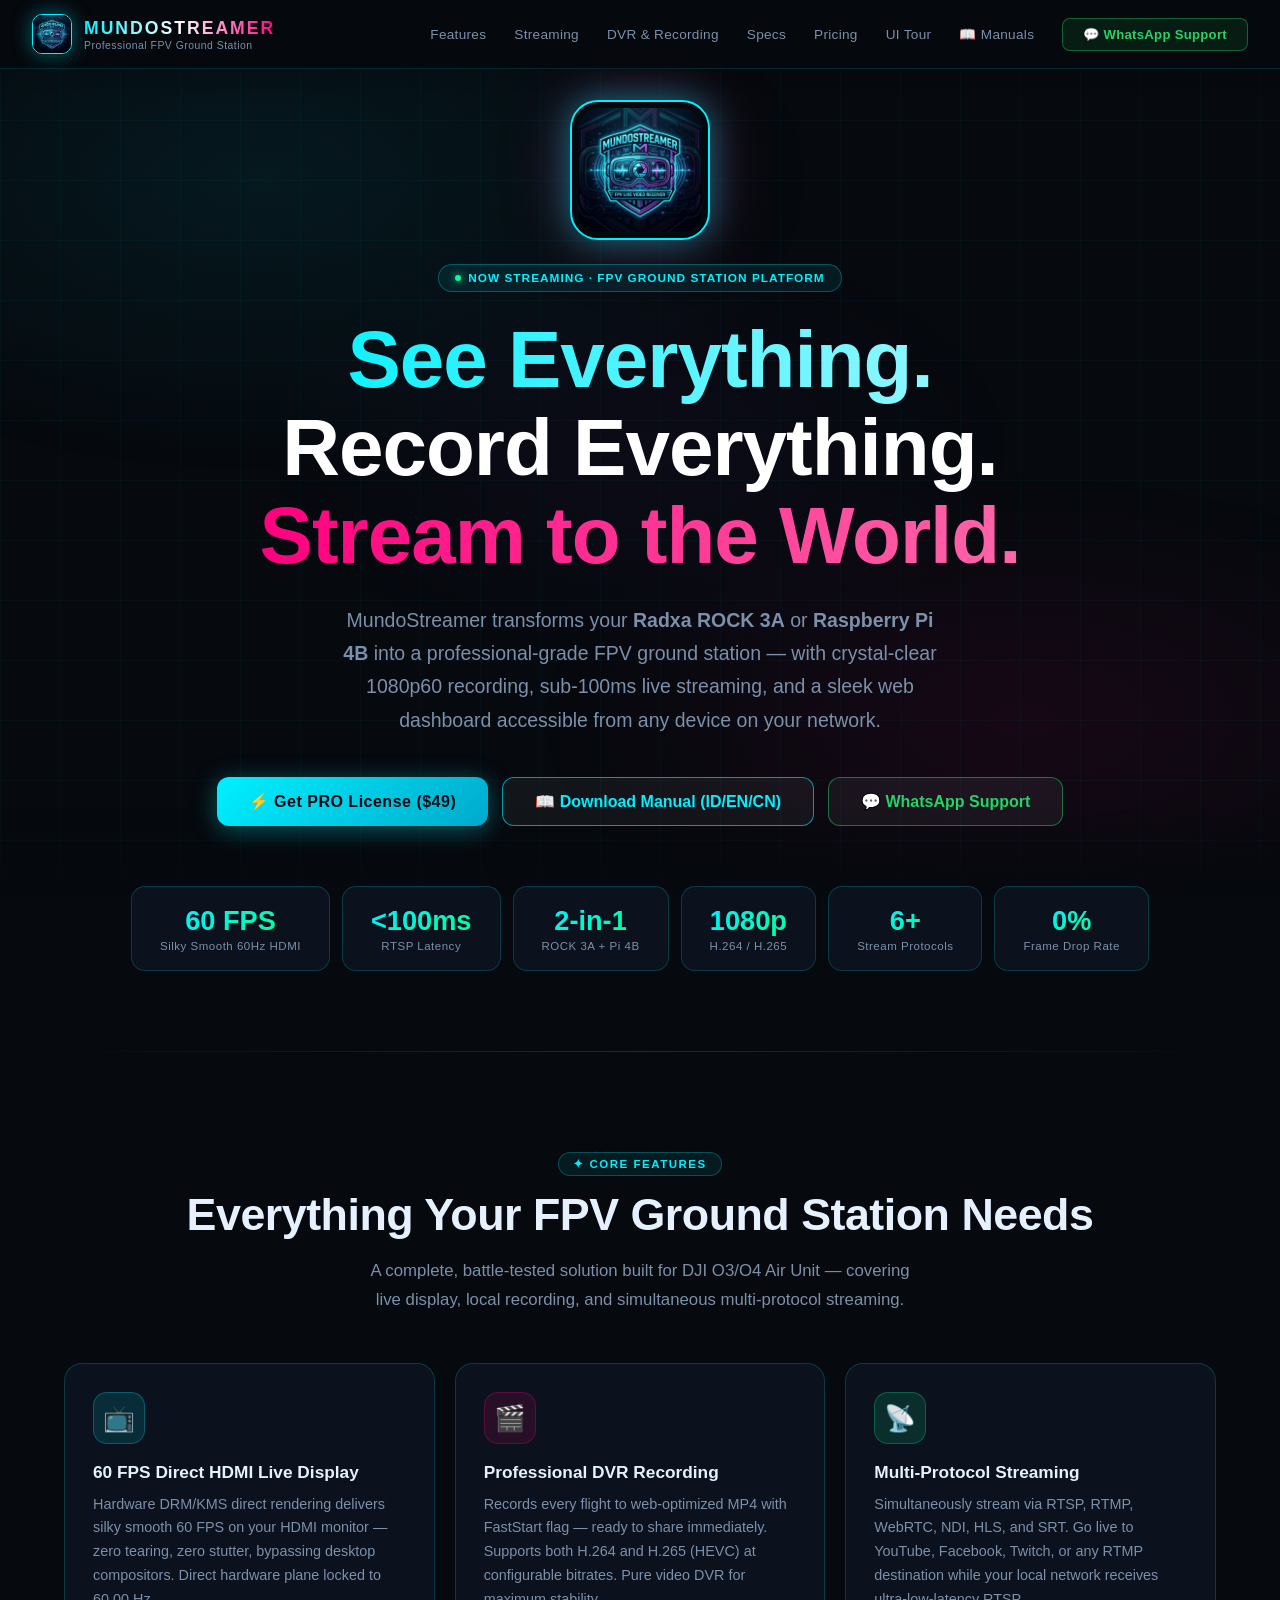
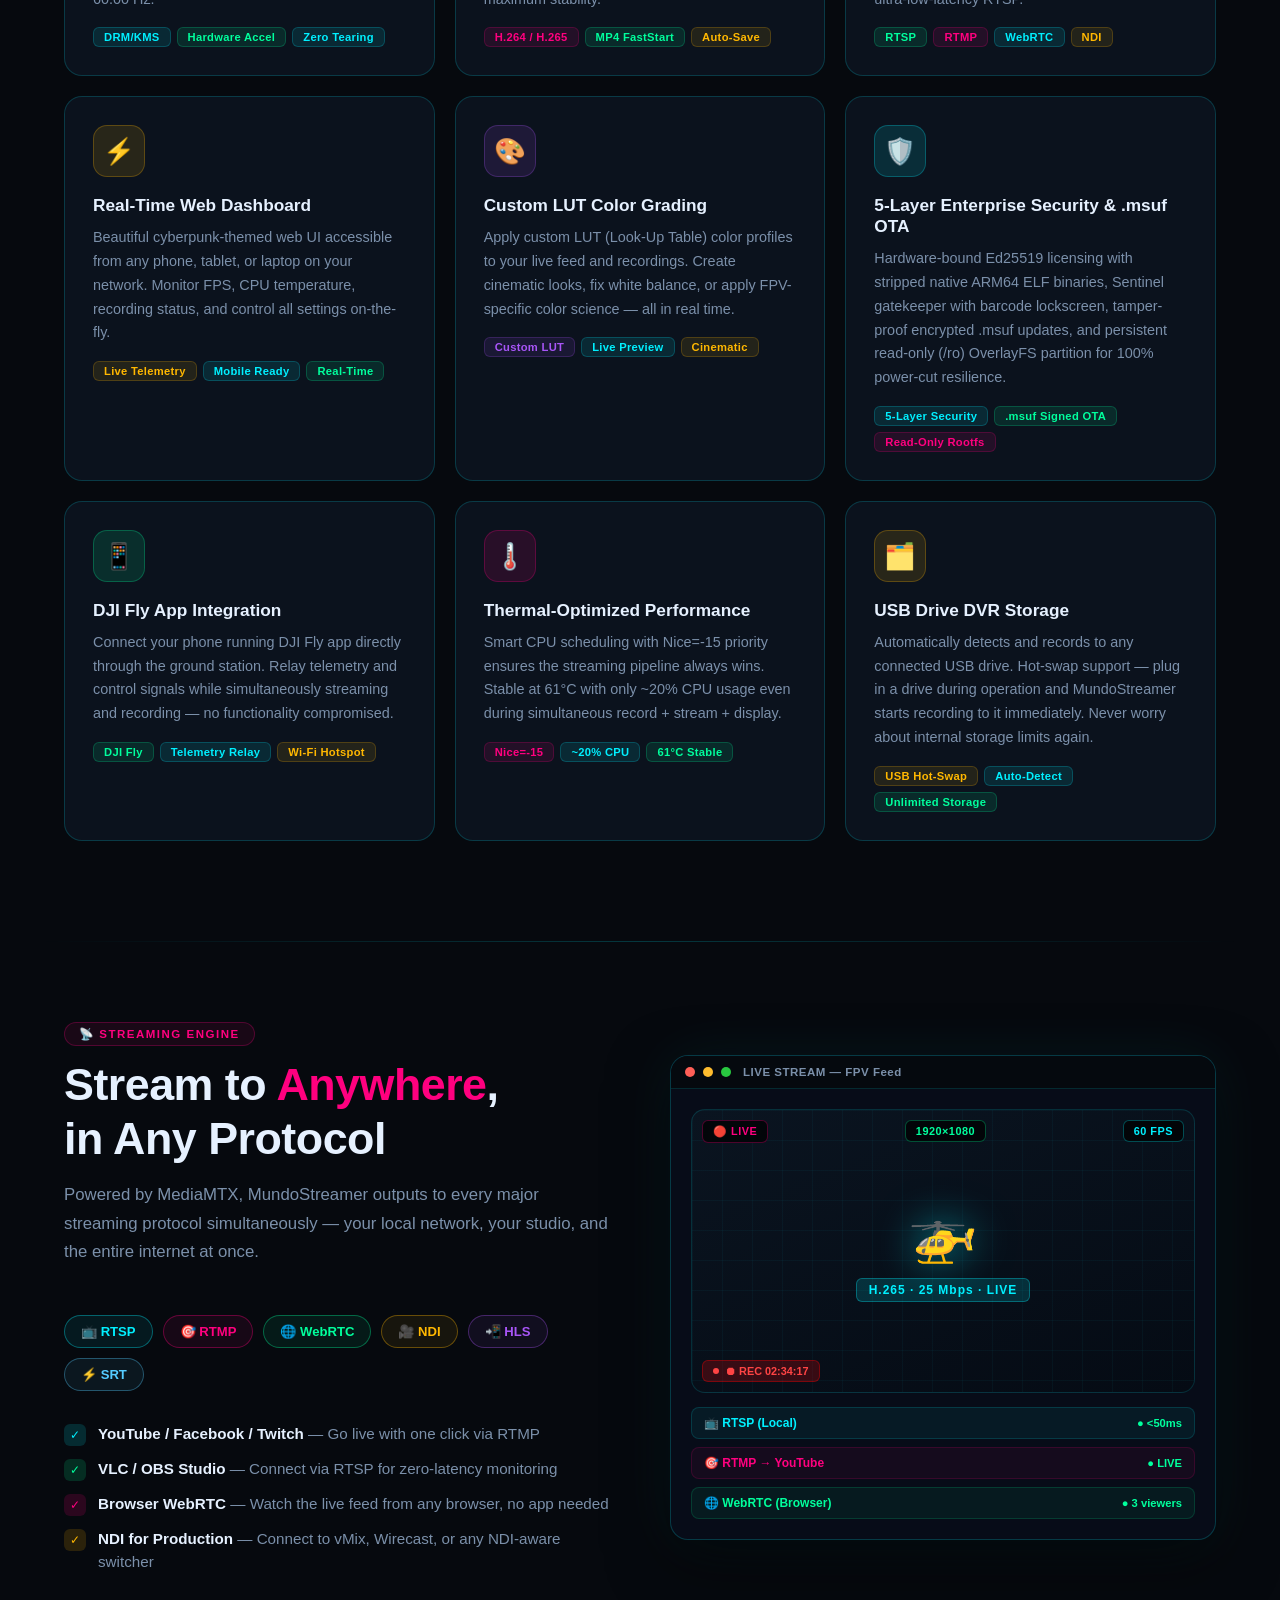
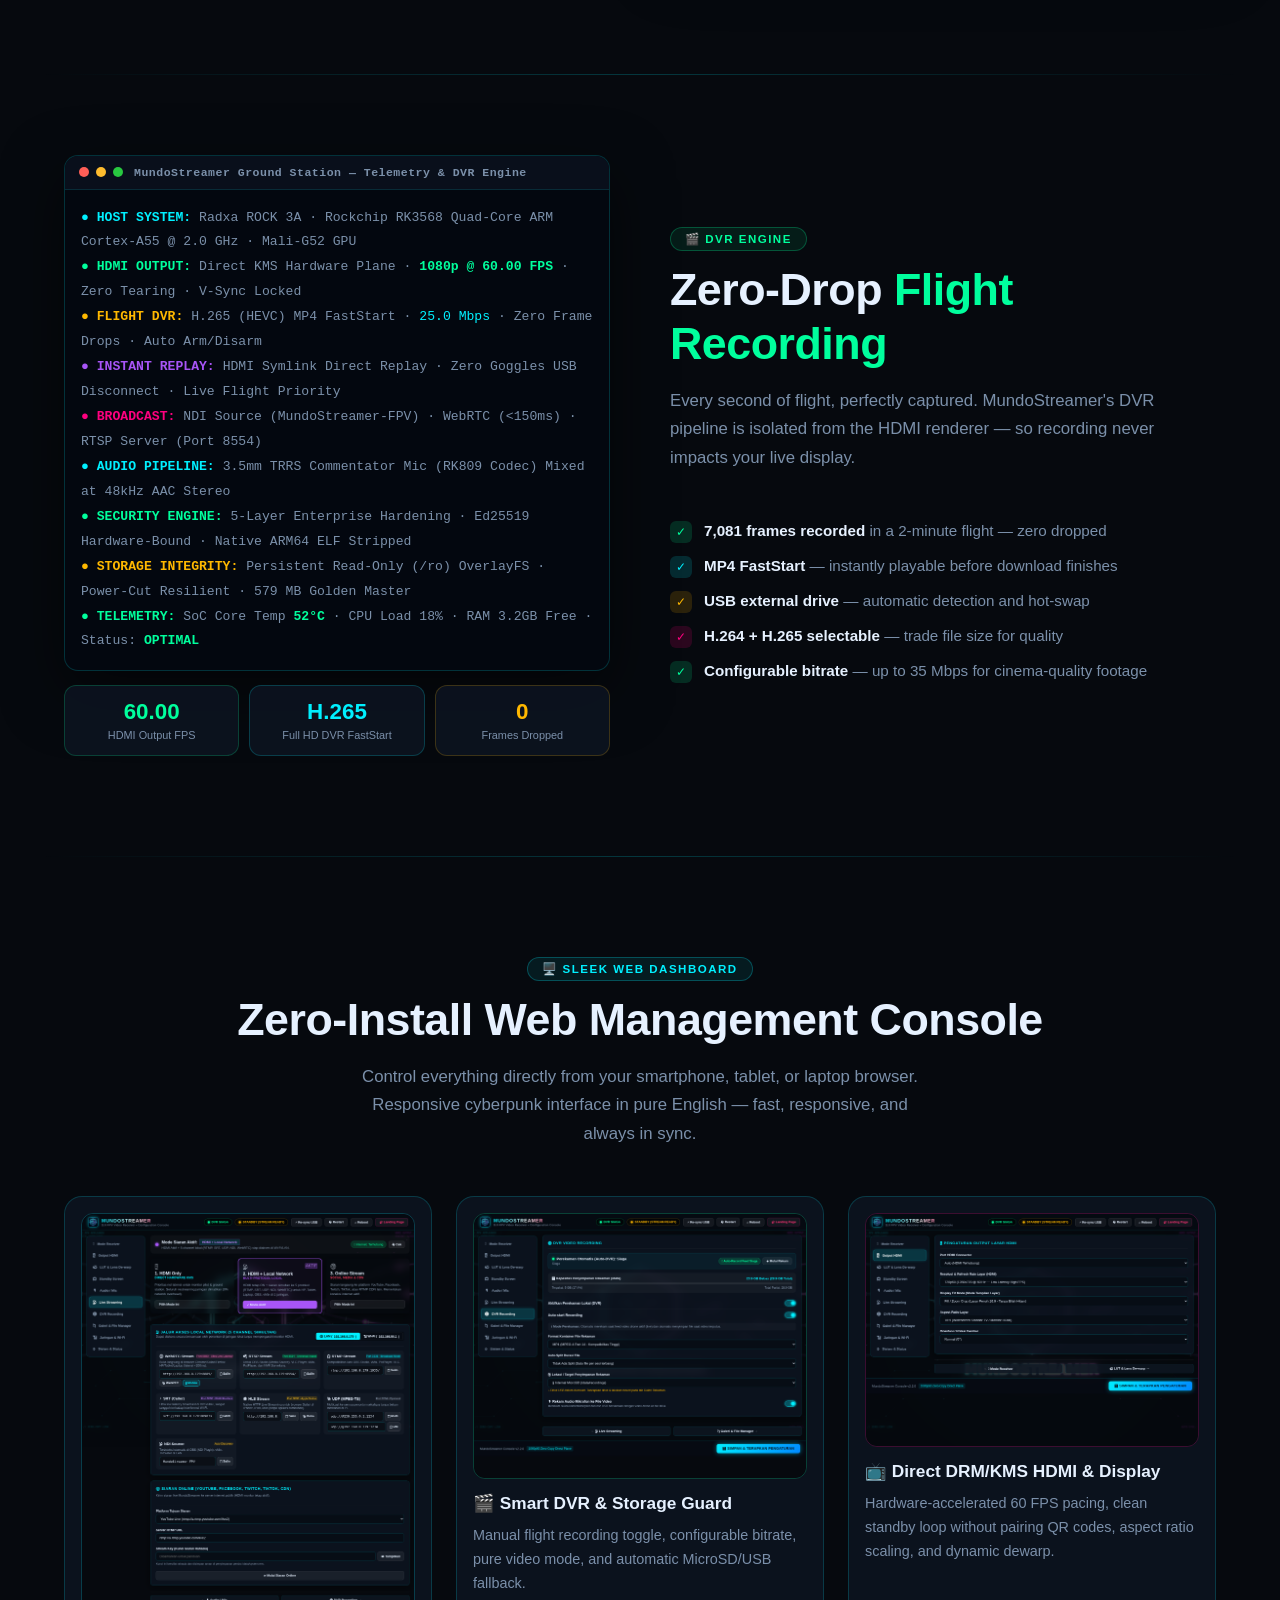
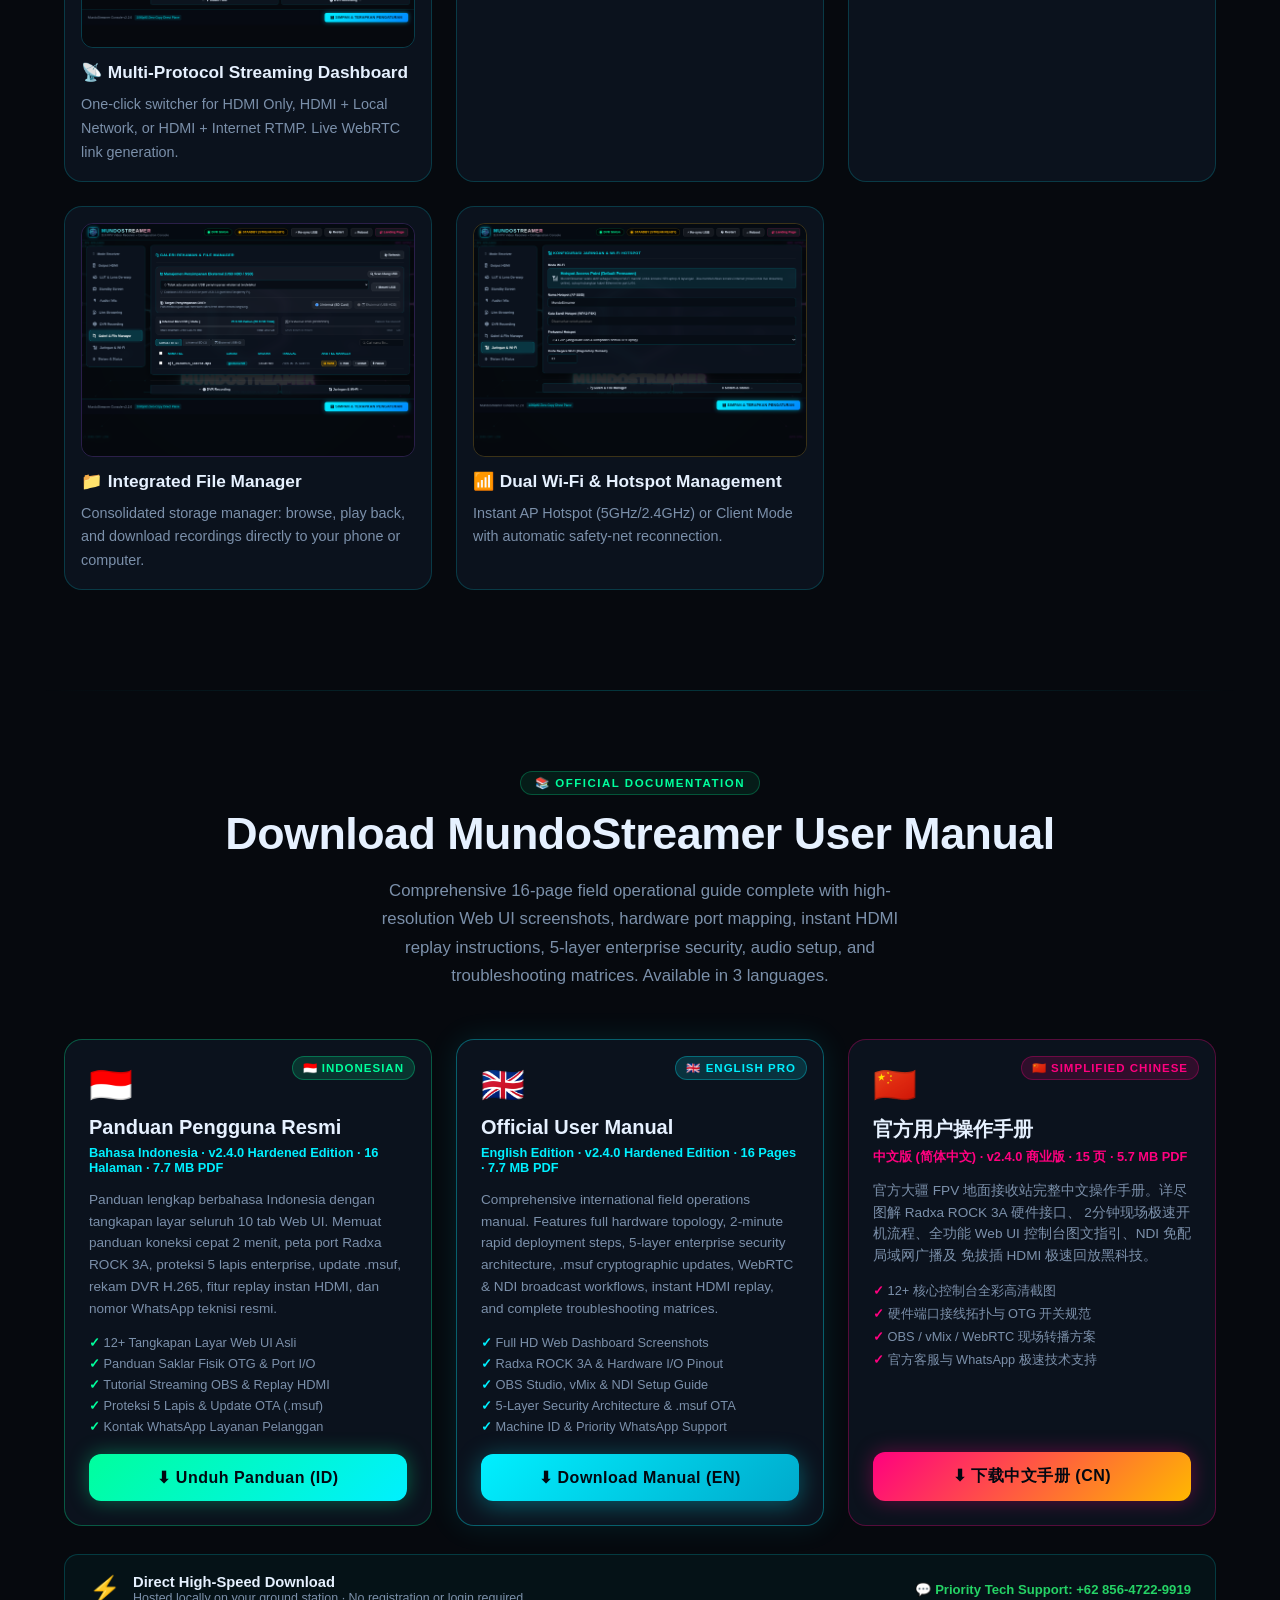
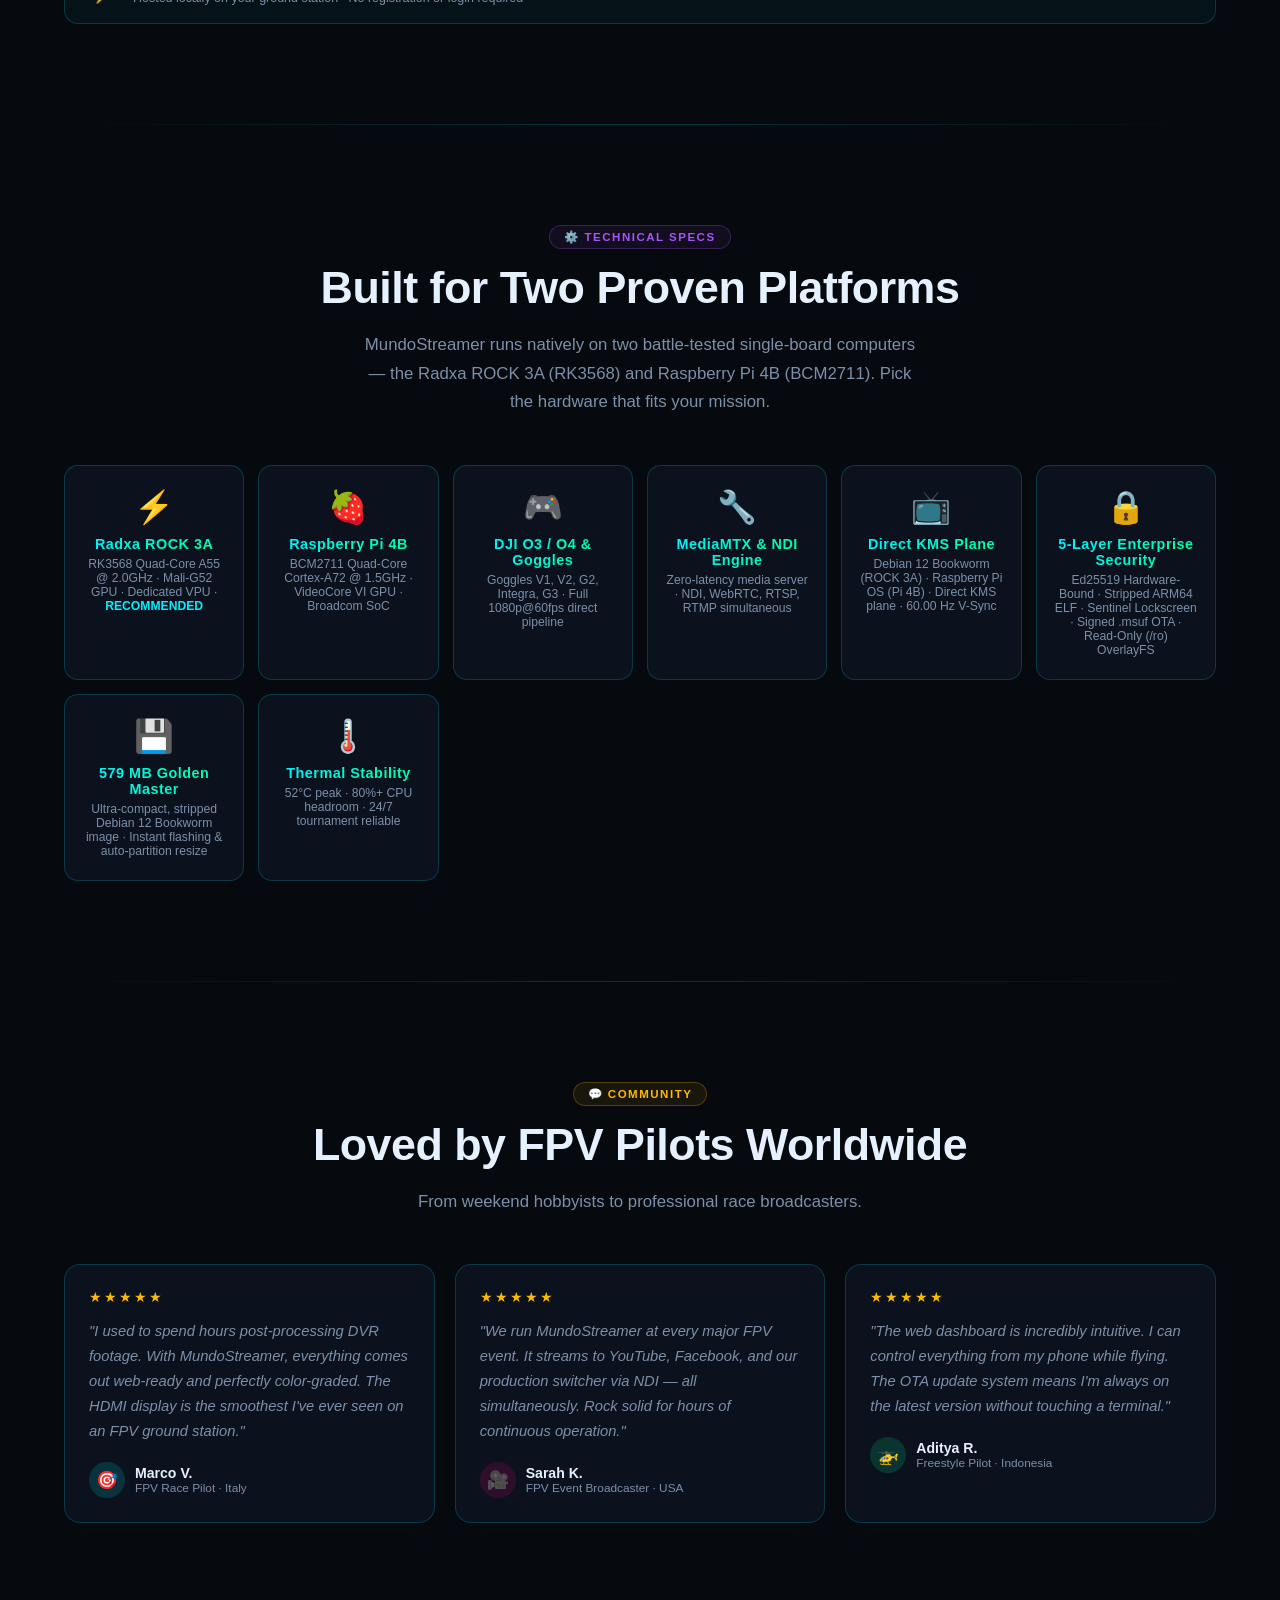
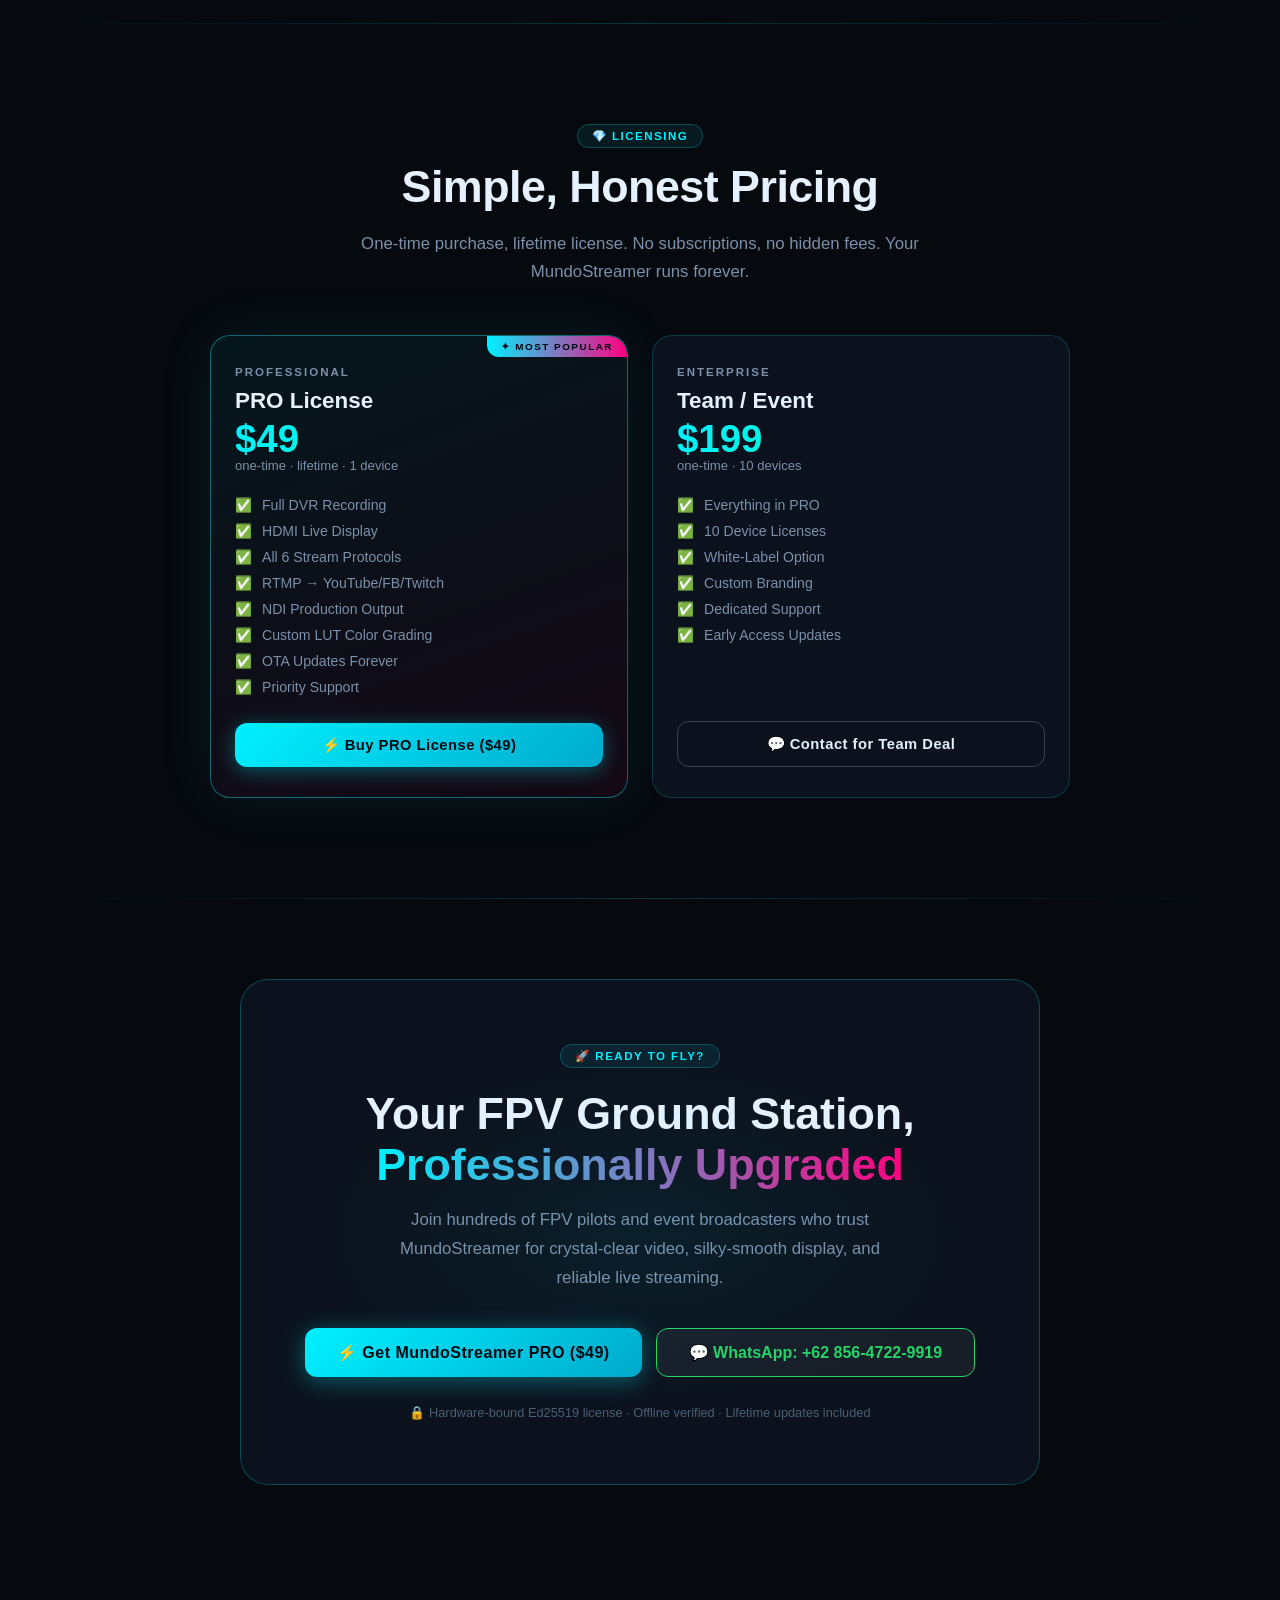
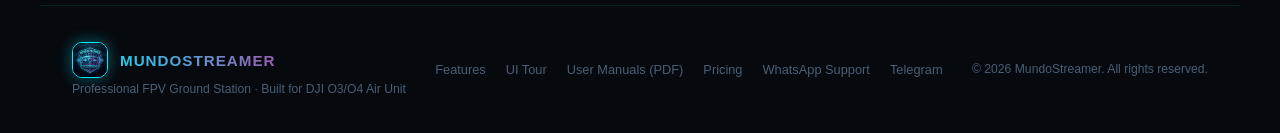
==== commit 6e5e29e3: "Deploy latest mobile-responsive UI and updated v2.4.0 manuals without QR codes" ====
--- a/index.html
+++ b/index.html
@@ -27,13 +27,20 @@
     *, *::before, *::after {
       box-sizing: border-box; margin: 0; padding: 0;
     }
-    html { scroll-behavior: smooth; }
+    html { scroll-behavior: smooth; overflow-x: hidden; }
     body {
       background-color: var(--bg-base);
       color: var(--text-main);
       font-family: -apple-system, BlinkMacSystemFont, "Segoe UI", Roboto, "Helvetica Neue", Arial, sans-serif;
       -webkit-font-smoothing: antialiased;
       overflow-x: hidden;
+      width: 100%;
+      position: relative;
+    }
+    img {
+      max-width: 100%;
+      height: auto;
+      display: block;
     }
 
     /* ──────────── ANIMATED BACKGROUND ──────────── */
@@ -126,9 +133,123 @@
       box-shadow: var(--glow-cyan);
       transform: translateY(-1px);
     }
-    @media (max-width: 680px) {
-      .nav-links { display: none; }
-      nav { padding: 12px 18px; }
+    /* ──────────── MOBILE NAV CONTROLS & DRAWER ──────────── */
+    .nav-mobile-right {
+      display: none;
+      align-items: center;
+      gap: 10px;
+    }
+    .nav-mobile-cta {
+      display: none;
+      align-items: center;
+      gap: 5px;
+      padding: 6px 12px;
+      border-radius: 8px;
+      font-size: 0.76rem;
+      font-weight: 700;
+      color: #25d366 !important;
+      background: rgba(37, 211, 102, 0.12);
+      border: 1px solid rgba(37, 211, 102, 0.4);
+      text-decoration: none;
+      transition: var(--transition);
+    }
+    .nav-mobile-cta:hover {
+      background: rgba(37, 211, 102, 0.22);
+    }
+    .nav-mobile-toggle {
+      display: none;
+      flex-direction: column;
+      justify-content: center;
+      align-items: center;
+      width: 38px;
+      height: 38px;
+      background: rgba(0, 240, 255, 0.08);
+      border: 1px solid rgba(0, 240, 255, 0.3);
+      border-radius: 8px;
+      cursor: pointer;
+      gap: 5px;
+      padding: 0;
+      transition: var(--transition);
+    }
+    .nav-mobile-toggle:hover {
+      background: rgba(0, 240, 255, 0.18);
+      box-shadow: 0 0 10px rgba(0, 240, 255, 0.3);
+    }
+    .hamburger-bar {
+      width: 18px;
+      height: 2px;
+      background-color: var(--cyan);
+      border-radius: 2px;
+      transition: var(--transition);
+    }
+    .nav-mobile-toggle.active .hamburger-bar:nth-child(1) {
+      transform: translateY(7px) rotate(45deg);
+    }
+    .nav-mobile-toggle.active .hamburger-bar:nth-child(2) {
+      opacity: 0;
+    }
+    .nav-mobile-toggle.active .hamburger-bar:nth-child(3) {
+      transform: translateY(-7px) rotate(-45deg);
+    }
+    .nav-mobile-drawer {
+      display: none;
+      position: fixed;
+      top: 64px;
+      left: 0;
+      right: 0;
+      background: rgba(6, 9, 14, 0.97);
+      backdrop-filter: blur(24px);
+      -webkit-backdrop-filter: blur(24px);
+      border-bottom: 1px solid rgba(0, 240, 255, 0.2);
+      box-shadow: 0 20px 50px rgba(0, 0, 0, 0.9);
+      z-index: 199;
+      max-height: 0;
+      overflow: hidden;
+      transition: max-height 0.35s cubic-bezier(0.16, 1, 0.3, 1), opacity 0.3s ease;
+      opacity: 0;
+    }
+    .nav-mobile-drawer.open {
+      max-height: 85vh;
+      opacity: 1;
+      overflow-y: auto;
+    }
+    .nav-mobile-drawer-inner {
+      padding: 16px 20px 24px;
+      display: flex;
+      flex-direction: column;
+      gap: 6px;
+    }
+    .nav-mobile-link {
+      display: flex;
+      align-items: center;
+      padding: 12px 14px;
+      border-radius: 10px;
+      color: var(--text-main);
+      text-decoration: none;
+      font-size: 0.92rem;
+      font-weight: 600;
+      border: 1px solid transparent;
+      transition: var(--transition);
+    }
+    .nav-mobile-link:hover, .nav-mobile-link:active {
+      background: rgba(0, 240, 255, 0.08);
+      border-color: rgba(0, 240, 255, 0.25);
+      color: var(--cyan);
+    }
+    .nav-mobile-wa-btn {
+      margin-top: 10px;
+      display: flex;
+      align-items: center;
+      justify-content: center;
+      padding: 13px;
+      border-radius: 10px;
+      background: rgba(37, 211, 102, 0.15);
+      border: 1px solid rgba(37, 211, 102, 0.45);
+      color: #25d366;
+      font-weight: 700;
+      font-size: 0.88rem;
+      text-decoration: none;
+      box-shadow: 0 0 15px rgba(37, 211, 102, 0.2);
     }
 
     /* ──────────── HERO ──────────── */
@@ -706,6 +827,370 @@
     /* section center */
     .section-center { text-align: center; }
     .section-center .section-desc { margin-left: auto; margin-right: auto; }
+
+    /* ──────────── RESPONSIVE CLASSES & GRIDS ──────────── */
+    .dvr-metrics-grid {
+      margin-top: 14px;
+      display: grid;
+      grid-template-columns: repeat(3, 1fr);
+      gap: 10px;
+    }
+    .dvr-metric-card {
+      text-align: center;
+      padding: 14px;
+      background: var(--bg-card);
+      border: 1px solid rgba(0,255,157,0.2);
+      border-radius: 12px;
+      transition: var(--transition);
+    }
+    .dvr-metric-val {
+      font-size: 1.4rem;
+      font-weight: 900;
+      line-height: 1.1;
+    }
+    .dvr-metric-lbl {
+      font-size: 0.68rem;
+      color: var(--text-muted);
+      margin-top: 4px;
+    }
+
+    .gallery-grid {
+      display: grid;
+      grid-template-columns: repeat(auto-fit, minmax(min(100%, 320px), 1fr));
+      gap: 24px;
+    }
+
+    .manuals-grid {
+      display: grid;
+      grid-template-columns: repeat(auto-fit, minmax(min(100%, 320px), 1fr));
+      gap: 24px;
+      margin-top: 32px;
+    }
+    .manual-card {
+      display: flex;
+      flex-direction: column;
+      justify-content: space-between;
+      padding: 24px;
+      position: relative;
+    }
+    .manual-lang-badge {
+      position: absolute;
+      top: 16px;
+      right: 16px;
+      padding: 4px 10px;
+      border-radius: 20px;
+      font-size: 0.72rem;
+      font-weight: 800;
+      letter-spacing: 1px;
+    }
+    .manual-callout-box {
+      margin-top: 28px;
+      padding: 18px 24px;
+      background: rgba(0,240,255,0.04);
+      border: 1px solid rgba(0,240,255,0.18);
+      border-radius: 14px;
+      display: flex;
+      align-items: center;
+      justify-content: space-between;
+      flex-wrap: wrap;
+      gap: 16px;
+    }
+
+    /* ──────────── MOBILE & TABLET MEDIA QUERIES ──────────── */
+    @media (max-width: 900px) {
+      .nav-links { display: none !important; }
+      .nav-mobile-right { display: flex !important; }
+      .nav-mobile-toggle { display: flex !important; }
+      .nav-mobile-cta { display: inline-flex !important; }
+      .nav-mobile-drawer { display: block !important; }
+      nav { padding: 12px 16px !important; }
+    }
+
+    @media (max-width: 768px) {
+      html, body {
+        overflow-x: hidden !important;
+        width: 100% !important;
+      }
+      section {
+        padding: 50px 16px !important;
+        max-width: 100% !important;
+        overflow-x: hidden !important;
+      }
+      .hero {
+        padding: 85px 16px 40px !important;
+        min-height: auto !important;
+      }
+      .hero-logo-box {
+        margin-bottom: 16px !important;
+      }
+      .hero-logo-img {
+        width: 96px !important;
+        height: 96px !important;
+        border-radius: 20px !important;
+        padding: 4px !important;
+        box-shadow: 0 0 25px rgba(0,240,255,0.4), 0 0 50px rgba(255,0,127,0.2) !important;
+      }
+      .hero-badge {
+        font-size: 0.68rem !important;
+        padding: 5px 12px !important;
+        margin-bottom: 16px !important;
+        letter-spacing: 0.5px !important;
+        line-height: 1.3 !important;
+        max-width: 92% !important;
+        white-space: normal !important;
+        text-align: center !important;
+      }
+      .hero h1 {
+        font-size: clamp(1.85rem, 6.8vw, 2.75rem) !important;
+        letter-spacing: -0.5px !important;
+        line-height: 1.15 !important;
+      }
+      .hero-sub {
+        font-size: 0.92rem !important;
+        margin: 16px auto 26px !important;
+        line-height: 1.6 !important;
+        padding: 0 4px !important;
+      }
+      .hero-actions {
+        flex-direction: column !important;
+        width: 100% !important;
+        max-width: 320px !important;
+        margin: 0 auto !important;
+        gap: 10px !important;
+      }
+      .hero-actions .btn-primary,
+      .hero-actions .btn-secondary {
+        width: 100% !important;
+        justify-content: center !important;
+        padding: 12px 20px !important;
+        font-size: 0.9rem !important;
+        border-radius: 10px !important;
+      }
+      .stats-strip {
+        display: grid !important;
+        grid-template-columns: repeat(3, 1fr) !important;
+        gap: 8px !important;
+        margin-top: 32px !important;
+        width: 100% !important;
+        max-width: 440px !important;
+      }
+      .stat-chip {
+        min-width: unset !important;
+        padding: 10px 4px !important;
+        border-radius: 10px !important;
+      }
+      .stat-num {
+        font-size: 1.22rem !important;
+      }
+      .stat-label {
+        font-size: 0.62rem !important;
+        letter-spacing: 0.1px !important;
+        margin-top: 2px !important;
+      }
+      .section-title {
+        font-size: clamp(1.45rem, 5vw, 2.1rem) !important;
+        margin-bottom: 10px !important;
+        line-height: 1.25 !important;
+      }
+      .section-desc {
+        font-size: 0.88rem !important;
+        line-height: 1.6 !important;
+        margin-bottom: 28px !important;
+        padding: 0 4px !important;
+      }
+      .features-grid {
+        grid-template-columns: 1fr !important;
+        gap: 14px !important;
+      }
+      .feat-card {
+        padding: 18px 16px !important;
+        border-radius: 14px !important;
+      }
+      .feat-icon {
+        width: 42px !important;
+        height: 42px !important;
+        border-radius: 10px !important;
+        font-size: 1.25rem !important;
+        margin-bottom: 12px !important;
+      }
+      .feat-title {
+        font-size: 1rem !important;
+        margin-bottom: 6px !important;
+      }
+      .feat-desc {
+        font-size: 0.85rem !important;
+        line-height: 1.55 !important;
+      }
+      .feat-tags {
+        margin-top: 12px !important;
+        gap: 5px !important;
+      }
+      .feat-tag {
+        font-size: 0.66rem !important;
+        padding: 2px 8px !important;
+      }
+      .dual-col {
+        grid-template-columns: 1fr !important;
+        gap: 28px !important;
+      }
+      .proto-showcase {
+        gap: 6px !important;
+        margin-bottom: 20px !important;
+      }
+      .proto-pill {
+        font-size: 0.74rem !important;
+        padding: 5px 10px !important;
+      }
+      .checklist li {
+        font-size: 0.85rem !important;
+        gap: 10px !important;
+      }
+      .video-mock-content .video-drone {
+        font-size: 2.2rem !important;
+      }
+      .video-fps-badge {
+        font-size: 0.68rem !important;
+        padding: 3px 8px !important;
+        margin-top: 6px !important;
+      }
+      .terminal-body {
+        padding: 12px 14px !important;
+        font-size: 0.70rem !important;
+        line-height: 1.55 !important;
+        overflow-x: auto !important;
+        -webkit-overflow-scrolling: touch !important;
+      }
+      .terminal-body .t-line {
+        font-size: 0.70rem !important;
+        word-break: break-word !important;
+      }
+      .dvr-metrics-grid {
+        grid-template-columns: repeat(3, 1fr) !important;
+        gap: 6px !important;
+      }
+      .dvr-metric-card {
+        padding: 10px 4px !important;
+        border-radius: 10px !important;
+      }
+      .dvr-metric-val {
+        font-size: 1.15rem !important;
+      }
+      .dvr-metric-lbl {
+        font-size: 0.60rem !important;
+        line-height: 1.2 !important;
+      }
+      .gallery-grid {
+        grid-template-columns: 1fr !important;
+        gap: 16px !important;
+      }
+      .manuals-grid {
+        grid-template-columns: 1fr !important;
+        gap: 16px !important;
+        margin-top: 20px !important;
+      }
+      .manual-card {
+        padding: 18px 16px !important;
+      }
+      .manual-lang-badge {
+        position: static !important;
+        display: inline-block !important;
+        margin-bottom: 10px !important;
+        width: fit-content !important;
+      }
+      .manual-callout-box {
+        padding: 14px 16px !important;
+        flex-direction: column !important;
+        text-align: center !important;
+        align-items: center !important;
+        gap: 12px !important;
+      }
+      .protocol-row {
+        grid-template-columns: repeat(2, 1fr) !important;
+        gap: 8px !important;
+      }
+      .proto-card {
+        padding: 14px 8px !important;
+        border-radius: 12px !important;
+      }
+      .proto-icon {
+        font-size: 1.45rem !important;
+        margin-bottom: 4px !important;
+      }
+      .proto-name {
+        font-size: 0.80rem !important;
+      }
+      .proto-desc {
+        font-size: 0.68rem !important;
+        line-height: 1.35 !important;
+      }
+      .pricing-grid {
+        grid-template-columns: 1fr !important;
+        max-width: 340px !important;
+        gap: 18px !important;
+      }
+      .price-card {
+        padding: 24px 18px !important;
+        border-radius: 16px !important;
+      }
+      .price-amount {
+        font-size: 2.1rem !important;
+      }
+      .testi-grid {
+        grid-template-columns: 1fr !important;
+        gap: 14px !important;
+      }
+      .cta-glow-box {
+        padding: 32px 16px !important;
+        border-radius: 18px !important;
+      }
+      .cta-glow-box h2 {
+        font-size: 1.55rem !important;
+      }
+      .cta-glow-box p {
+        font-size: 0.88rem !important;
+        margin-bottom: 22px !important;
+      }
+      footer {
+        padding: 28px 16px !important;
+        flex-direction: column !important;
+        text-align: center !important;
+        gap: 16px !important;
+      }
+      .footer-brand {
+        justify-content: center !important;
+      }
+      .footer-links {
+        justify-content: center !important;
+        flex-wrap: wrap !important;
+        gap: 8px 14px !important;
+      }
+    }
+
+    @media (max-width: 420px) {
+      .stats-strip {
+        grid-template-columns: repeat(2, 1fr) !important;
+      }
+      .dvr-metrics-grid {
+        grid-template-columns: repeat(3, 1fr) !important;
+      }
+      .nav-wordmark {
+        font-size: 0.95rem !important;
+        letter-spacing: 1px !important;
+      }
+      .nav-logo {
+        width: 32px !important;
+        height: 32px !important;
+      }
+      .nav-tagline {
+        display: none !important;
+      }
+      .hero h1 {
+        font-size: 1.65rem !important;
+      }
+      .protocol-row {
+        grid-template-columns: 1fr 1fr !important;
+      }
+    }
   </style>
   <meta http-equiv="Cache-Control" content="no-cache, no-store, must-revalidate">
   <meta http-equiv="Pragma" content="no-cache">
@@ -736,7 +1221,32 @@
     <li><a href="#downloads">📖 Manuals</a></li>
     <li><a class="nav-cta" href="https://wa.me/6285647229919?text=Hello%20MundoStreamer%20Team%2C%20I%20am%20interested%20in%20MundoStreamer%20PRO%20License" target="_blank" style="color:#25d366!important;border-color:rgba(37,211,102,0.4);background:rgba(37,211,102,0.1);">💬 WhatsApp Support</a></li>
   </ul>
+  <!-- Mobile Actions -->
+  <div class="nav-mobile-right">
+    <a href="https://wa.me/6285647229919?text=Hello%20MundoStreamer%20Team%2C%20I%20am%20interested%20in%20MundoStreamer%20PRO%20License" target="_blank" class="nav-mobile-cta" title="WhatsApp Support">💬 WA</a>
+    <button class="nav-mobile-toggle" id="navMobileToggle" aria-label="Toggle Navigation Menu">
+      <span class="hamburger-bar"></span>
+      <span class="hamburger-bar"></span>
+      <span class="hamburger-bar"></span>
+    </button>
+  </div>
 </nav>
+
+<!-- Mobile Navigation Drawer -->
+<div class="nav-mobile-drawer" id="navMobileDrawer">
+  <div class="nav-mobile-drawer-inner">
+    <a href="#features" class="nav-mobile-link">✦ Features</a>
+    <a href="#streaming" class="nav-mobile-link">📡 Streaming Protocols</a>
+    <a href="#dvr" class="nav-mobile-link">🎬 DVR &amp; Recording</a>
+    <a href="#specs" class="nav-mobile-link">⚙️ Technical Specs</a>
+    <a href="#pricing" class="nav-mobile-link">💎 Pricing &amp; License</a>
+    <a href="#gallery" class="nav-mobile-link">🖥️ UI Tour &amp; Dashboard</a>
+    <a href="#downloads" class="nav-mobile-link">📚 User Manuals (ID/EN/CN)</a>
+    <a href="https://wa.me/6285647229919?text=Hello%20MundoStreamer%20Team%2C%20I%20am%20interested%20in%20MundoStreamer%20PRO%20License" target="_blank" class="nav-mobile-wa-btn">
+      💬 Contact WhatsApp Support (+62 856-4722-9919)
+    </a>
+  </div>
+</div>
 
 <!-- ══════════ HERO ══════════ -->
 <section class="hero" style="max-width:100%;padding-top:100px;">
@@ -885,15 +1395,15 @@
 
     <div class="feat-card cyan reveal reveal-delay-3">
       <div class="feat-icon icon-cyan">🛡️</div>
-      <div class="feat-title">OTA Updates &amp; Auto Rollback</div>
+      <div class="feat-title">5-Layer Enterprise Security &amp; .msuf OTA</div>
       <p class="feat-desc">
-        Seamlessly update MundoStreamer via the web dashboard. Automatic snapshot backup
-        before every update — one-click rollback if anything goes wrong. Your system is always safe.
+        Hardware-bound Ed25519 licensing with stripped native ARM64 ELF binaries, Sentinel gatekeeper with barcode lockscreen,
+        tamper-proof encrypted .msuf updates, and persistent read-only (/ro) OverlayFS partition for 100% power-cut resilience.
       </p>
       <div class="feat-tags">
-        <span class="feat-tag tag-cyan">OTA Update</span>
-        <span class="feat-tag tag-green">Auto Backup</span>
-        <span class="feat-tag tag-magenta">1-Click Rollback</span>
+        <span class="feat-tag tag-cyan">5-Layer Security</span>
+        <span class="feat-tag tag-green">.msuf Signed OTA</span>
+        <span class="feat-tag tag-magenta">Read-Only Rootfs</span>
       </div>
     </div>
 
@@ -1085,21 +1595,23 @@
           <div class="t-line"><span style="color:#a855f7;font-weight:700;">● INSTANT REPLAY:</span> <span class="t-out">HDMI Symlink Direct Replay · Zero Goggles USB Disconnect · Live Flight Priority</span></div>
           <div class="t-line"><span style="color:#ff007f;font-weight:700;">● BROADCAST:</span> <span class="t-out">NDI Source (MundoStreamer-FPV) · WebRTC (&lt;150ms) · RTSP Server (Port 8554)</span></div>
           <div class="t-line"><span style="color:#00f0ff;font-weight:700;">● AUDIO PIPELINE:</span> <span class="t-out">3.5mm TRRS Commentator Mic (RK809 Codec) Mixed at 48kHz AAC Stereo</span></div>
+          <div class="t-line"><span style="color:#00ff9d;font-weight:700;">● SECURITY ENGINE:</span> <span class="t-out">5-Layer Enterprise Hardening · Ed25519 Hardware-Bound · Native ARM64 ELF Stripped</span></div>
+          <div class="t-line"><span style="color:#ffb800;font-weight:700;">● STORAGE INTEGRITY:</span> <span class="t-out">Persistent Read-Only (/ro) OverlayFS · Power-Cut Resilient · 579 MB Golden Master</span></div>
           <div class="t-line"><span style="color:#00ff9d;font-weight:700;">● TELEMETRY:</span> <span class="t-out">SoC Core Temp </span><span style="color:#00ff9d;font-weight:700;">52°C</span><span class="t-out"> · CPU Load 18% · RAM 3.2GB Free · Status: </span><span style="color:#00ff9d;font-weight:700;">OPTIMAL</span></div>
         </div>
       </div>
-      <div style="margin-top:14px;display:grid;grid-template-columns:repeat(3,1fr);gap:10px;">
-        <div style="text-align:center;padding:14px;background:var(--bg-card);border:1px solid rgba(0,255,157,0.2);border-radius:12px;">
-          <div style="font-size:1.4rem;font-weight:900;color:var(--green);">60.00</div>
-          <div style="font-size:0.68rem;color:var(--text-muted);">HDMI Output FPS</div>
+      <div class="dvr-metrics-grid">
+        <div class="dvr-metric-card" style="border-color:rgba(0,255,157,0.2);">
+          <div class="dvr-metric-val" style="color:var(--green);">60.00</div>
+          <div class="dvr-metric-lbl">HDMI Output FPS</div>
         </div>
-        <div style="text-align:center;padding:14px;background:var(--bg-card);border:1px solid rgba(0,240,255,0.2);border-radius:12px;">
-          <div style="font-size:1.4rem;font-weight:900;color:var(--cyan);">H.265</div>
-          <div style="font-size:0.68rem;color:var(--text-muted);">Full HD DVR FastStart</div>
+        <div class="dvr-metric-card" style="border-color:rgba(0,240,255,0.2);">
+          <div class="dvr-metric-val" style="color:var(--cyan);">H.265</div>
+          <div class="dvr-metric-lbl">Full HD DVR FastStart</div>
         </div>
-        <div style="text-align:center;padding:14px;background:var(--bg-card);border:1px solid rgba(255,184,0,0.2);border-radius:12px;">
-          <div style="font-size:1.4rem;font-weight:900;color:var(--amber);">0</div>
-          <div style="font-size:0.68rem;color:var(--text-muted);">Frames Dropped</div>
+        <div class="dvr-metric-card" style="border-color:rgba(255,184,0,0.2);">
+          <div class="dvr-metric-val" style="color:var(--amber);">0</div>
+          <div class="dvr-metric-lbl">Frames Dropped</div>
         </div>
       </div>
     </div>
@@ -1120,7 +1632,7 @@
     </p>
   </div>
 
-  <div style="display:grid;grid-template-columns:repeat(auto-fit, minmax(320px, 1fr));gap:24px;">
+  <div class="gallery-grid">
     <div class="feat-card cyan reveal reveal-delay-1" style="padding:16px;">
       <div style="border-radius:12px;overflow:hidden;border:1px solid rgba(0,240,255,0.2);margin-bottom:14px;">
         <img src="assets/streaming.png" alt="Streaming Control" style="width:100%;height:auto;display:block;border-radius:10px;">
@@ -1142,7 +1654,7 @@
         <img src="assets/display.png" alt="HDMI Display" style="width:100%;height:auto;display:block;border-radius:10px;">
       </div>
       <div class="feat-title">📺 Direct DRM/KMS HDMI & Display</div>
-      <p class="feat-desc">Hardware accelerated 60 FPS pacing, aspect ratio scaling, dynamic dewarp correction, and standby loops.</p>
+      <p class="feat-desc">Hardware-accelerated 60 FPS pacing, clean standby loop without pairing QR codes, aspect ratio scaling, and dynamic dewarp.</p>
     </div>
 
     <div class="feat-card purple reveal reveal-delay-1" style="padding:16px;">
@@ -1171,33 +1683,34 @@
     <div class="section-badge badge-green">📚 Official Documentation</div>
     <h2 class="section-title">Download MundoStreamer User Manual</h2>
     <p class="section-desc">
-      Comprehensive 15-page field operational guide complete with high-resolution Web UI screenshots,
-      hardware port mapping, instant HDMI replay instructions, audio setup, and troubleshooting matrices.
+      Comprehensive 16-page field operational guide complete with high-resolution Web UI screenshots,
+      hardware port mapping, instant HDMI replay instructions, 5-layer enterprise security, audio setup, and troubleshooting matrices.
       Available in 3 languages.
     </p>
   </div>
 
-  <div style="display:grid;grid-template-columns:repeat(auto-fit, minmax(320px, 1fr));gap:24px;margin-top:32px;">
+  <div class="manuals-grid">
     <!-- Indonesian Card -->
-    <div class="feat-card green reveal reveal-delay-1" style="display:flex;flex-direction:column;justify-content:space-between;padding:24px;border:1px solid rgba(0,255,157,0.3);position:relative;">
-      <div style="position:absolute;top:16px;right:16px;background:rgba(0,255,157,0.15);color:var(--green);border:1px solid rgba(0,255,157,0.3);padding:4px 10px;border-radius:20px;font-size:0.72rem;font-weight:800;letter-spacing:1px;">
+    <div class="feat-card manual-card green reveal reveal-delay-1" style="border:1px solid rgba(0,255,157,0.3);">
+      <div class="manual-lang-badge" style="background:rgba(0,255,157,0.15);color:var(--green);border:1px solid rgba(0,255,157,0.3);">
         🇮🇩 INDONESIAN
       </div>
       <div>
         <div style="font-size:2.2rem;margin-bottom:10px;">🇮🇩</div>
         <div class="feat-title" style="font-size:1.25rem;margin-bottom:6px;">Panduan Pengguna Resmi</div>
         <div style="font-size:0.8rem;color:var(--cyan);font-weight:700;margin-bottom:14px;">
-          Bahasa Indonesia · v2.4.0 · 15 Halaman · 5.6 MB PDF
+          Bahasa Indonesia · v2.4.0 Hardened Edition · 16 Halaman · 7.7 MB PDF
         </div>
         <p class="feat-desc" style="font-size:0.85rem;line-height:1.6;margin-bottom:16px;">
           Panduan lengkap berbahasa Indonesia dengan tangkapan layar seluruh 10 tab Web UI.
-          Memuat panduan koneksi cepat 2 menit, peta port Radxa ROCK 3A, rekam DVR H.265,
-          fitur replay instan HDMI, dan nomor WhatsApp teknisi resmi.
+          Memuat panduan koneksi cepat 2 menit, peta port Radxa ROCK 3A, proteksi 5 lapis enterprise,
+          update .msuf, rekam DVR H.265, fitur replay instan HDMI, dan nomor WhatsApp teknisi resmi.
         </p>
         <ul style="list-style:none;padding:0;margin:0 0 20px 0;display:flex;flex-direction:column;gap:6px;font-size:0.8rem;color:var(--text-muted);">
           <li><span style="color:var(--green);font-weight:bold;">✓</span> 12+ Tangkapan Layar Web UI Asli</li>
           <li><span style="color:var(--green);font-weight:bold;">✓</span> Panduan Saklar Fisik OTG &amp; Port I/O</li>
           <li><span style="color:var(--green);font-weight:bold;">✓</span> Tutorial Streaming OBS &amp; Replay HDMI</li>
+          <li><span style="color:var(--green);font-weight:bold;">✓</span> Proteksi 5 Lapis &amp; Update OTA (.msuf)</li>
           <li><span style="color:var(--green);font-weight:bold;">✓</span> Kontak WhatsApp Layanan Pelanggan</li>
         </ul>
       </div>
@@ -1207,26 +1720,27 @@
     </div>
 
     <!-- English Card -->
-    <div class="feat-card cyan reveal reveal-delay-2" style="display:flex;flex-direction:column;justify-content:space-between;padding:24px;border:1px solid rgba(0,240,255,0.35);box-shadow:0 0 30px rgba(0,240,255,0.1);position:relative;">
-      <div style="position:absolute;top:16px;right:16px;background:rgba(0,240,255,0.15);color:var(--cyan);border:1px solid rgba(0,240,255,0.3);padding:4px 10px;border-radius:20px;font-size:0.72rem;font-weight:800;letter-spacing:1px;">
+    <div class="feat-card manual-card cyan reveal reveal-delay-2" style="border:1px solid rgba(0,240,255,0.35);box-shadow:0 0 30px rgba(0,240,255,0.1);">
+      <div class="manual-lang-badge" style="background:rgba(0,240,255,0.15);color:var(--cyan);border:1px solid rgba(0,240,255,0.3);">
         🇬🇧 ENGLISH PRO
       </div>
       <div>
         <div style="font-size:2.2rem;margin-bottom:10px;">🇬🇧</div>
         <div class="feat-title" style="font-size:1.25rem;margin-bottom:6px;">Official User Manual</div>
         <div style="font-size:0.8rem;color:var(--cyan);font-weight:700;margin-bottom:14px;">
-          English Edition · v2.4.0 PRO · 15 Pages · 5.6 MB PDF
+          English Edition · v2.4.0 Hardened Edition · 16 Pages · 7.7 MB PDF
         </div>
         <p class="feat-desc" style="font-size:0.85rem;line-height:1.6;margin-bottom:16px;">
           Comprehensive international field operations manual. Features full hardware topology,
-          2-minute rapid deployment steps, WebRTC &amp; NDI production broadcast workflows,
-          instant HDMI zero-disconnect replay, and complete troubleshooting matrices.
+          2-minute rapid deployment steps, 5-layer enterprise security architecture, .msuf cryptographic updates,
+          WebRTC &amp; NDI broadcast workflows, instant HDMI replay, and complete troubleshooting matrices.
         </p>
         <ul style="list-style:none;padding:0;margin:0 0 20px 0;display:flex;flex-direction:column;gap:6px;font-size:0.8rem;color:var(--text-muted);">
           <li><span style="color:var(--cyan);font-weight:bold;">✓</span> Full HD Web Dashboard Screenshots</li>
           <li><span style="color:var(--cyan);font-weight:bold;">✓</span> Radxa ROCK 3A &amp; Hardware I/O Pinout</li>
           <li><span style="color:var(--cyan);font-weight:bold;">✓</span> OBS Studio, vMix &amp; NDI Setup Guide</li>
-          <li><span style="color:var(--cyan);font-weight:bold;">✓</span> Cryptographic Machine ID &amp; Licensing</li>
+          <li><span style="color:var(--cyan);font-weight:bold;">✓</span> 5-Layer Security Architecture &amp; .msuf OTA</li>
+          <li><span style="color:var(--cyan);font-weight:bold;">✓</span> Machine ID &amp; Priority WhatsApp Support</li>
         </ul>
       </div>
       <a href="downloads/MundoStreamer_User_Manual_EN.pdf" download="MundoStreamer_User_Manual_EN.pdf" class="btn-primary" style="text-align:center;text-decoration:none;display:block;">
@@ -1235,8 +1749,8 @@
     </div>
 
     <!-- Chinese Card -->
-    <div class="feat-card magenta reveal reveal-delay-3" style="display:flex;flex-direction:column;justify-content:space-between;padding:24px;border:1px solid rgba(255,0,127,0.3);position:relative;">
-      <div style="position:absolute;top:16px;right:16px;background:rgba(255,0,127,0.15);color:var(--magenta);border:1px solid rgba(255,0,127,0.3);padding:4px 10px;border-radius:20px;font-size:0.72rem;font-weight:800;letter-spacing:1px;">
+    <div class="feat-card manual-card magenta reveal reveal-delay-3" style="border:1px solid rgba(255,0,127,0.3);">
+      <div class="manual-lang-badge" style="background:rgba(255,0,127,0.15);color:var(--magenta);border:1px solid rgba(255,0,127,0.3);">
         🇨🇳 SIMPLIFIED CHINESE
       </div>
       <div>
@@ -1263,7 +1777,7 @@
     </div>
   </div>
 
-  <div style="margin-top:28px;padding:18px 24px;background:rgba(0,240,255,0.04);border:1px solid rgba(0,240,255,0.18);border-radius:14px;display:flex;align-items:center;justify-content:space-between;flex-wrap:wrap;gap:16px;">
+  <div class="manual-callout-box">
     <div style="display:flex;align-items:center;gap:12px;">
       <span style="font-size:1.6rem;">⚡</span>
       <div>
@@ -1319,8 +1833,13 @@
     </div>
     <div class="proto-card">
       <div class="proto-icon">🔒</div>
-      <div class="proto-name">Ed25519 V2 Machine Lock</div>
-      <div class="proto-desc">Hardware-bound · Silicon serial locked · Offline verification</div>
+      <div class="proto-name">5-Layer Enterprise Security</div>
+      <div class="proto-desc">Ed25519 Hardware-Bound · Stripped ARM64 ELF · Sentinel Lockscreen · Signed .msuf OTA · Read-Only (/ro) OverlayFS</div>
+    </div>
+    <div class="proto-card">
+      <div class="proto-icon">💾</div>
+      <div class="proto-name">579 MB Golden Master</div>
+      <div class="proto-desc">Ultra-compact, stripped Debian 12 Bookworm image · Instant flashing &amp; auto-partition resize</div>
     </div>
     <div class="proto-card">
       <div class="proto-icon">🌡️</div>
@@ -1511,6 +2030,31 @@
     });
   });
 
+  // Mobile navigation drawer toggle & auto-close
+  const navMobileToggle = document.getElementById('navMobileToggle');
+  const navMobileDrawer = document.getElementById('navMobileDrawer');
+  if (navMobileToggle && navMobileDrawer) {
+    navMobileToggle.addEventListener('click', (e) => {
+      e.stopPropagation();
+      const isOpen = navMobileDrawer.classList.toggle('open');
+      navMobileToggle.classList.toggle('active', isOpen);
+    });
+    // Auto-close drawer on link click
+    document.querySelectorAll('.nav-mobile-link, .nav-mobile-wa-btn').forEach(link => {
+      link.addEventListener('click', () => {
+        navMobileDrawer.classList.remove('open');
+        navMobileToggle.classList.remove('active');
+      });
+    });
+    // Auto-close on click outside
+    document.addEventListener('click', (e) => {
+      if (!navMobileDrawer.contains(e.target) && !navMobileToggle.contains(e.target)) {
+        navMobileDrawer.classList.remove('open');
+        navMobileToggle.classList.remove('active');
+      }
+    });
+  }
+
   // Animated counter for stats
   function animateCount(el, target, suffix='', duration=1200) {
     const start = performance.now();
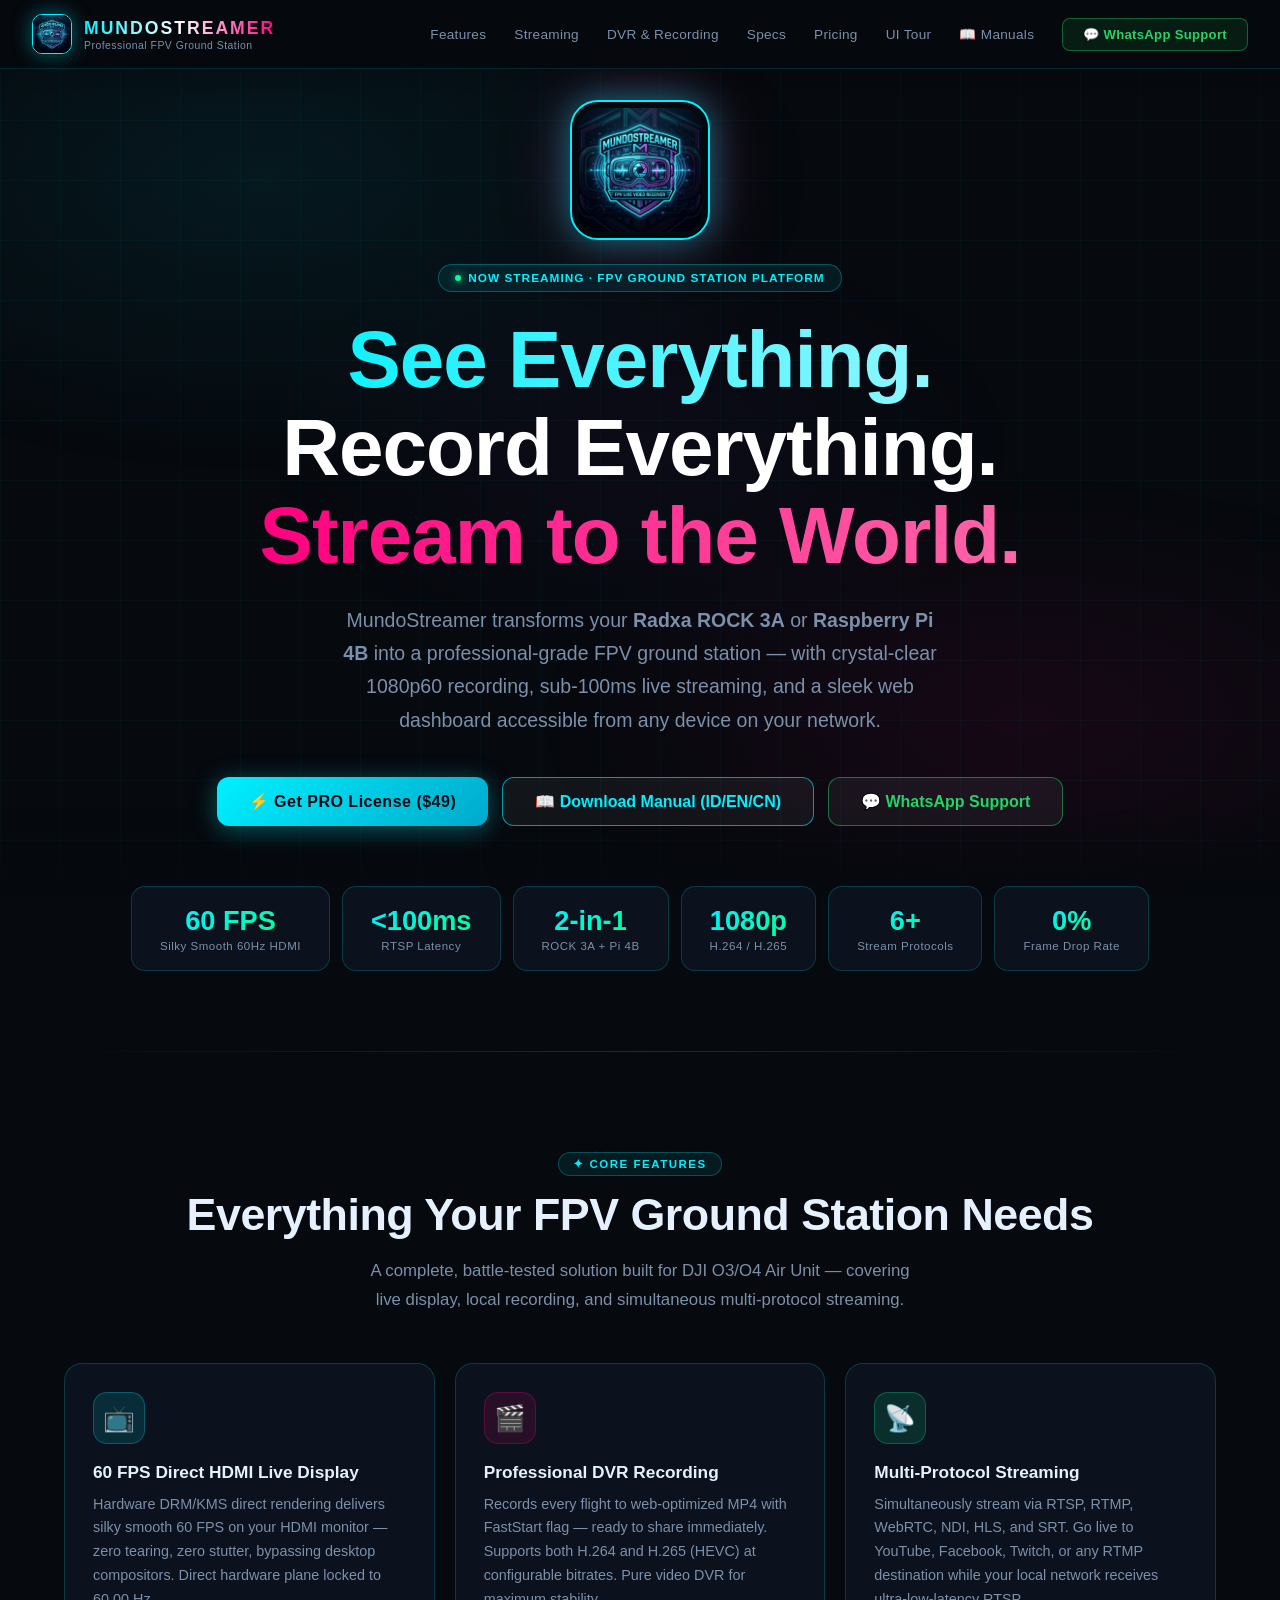
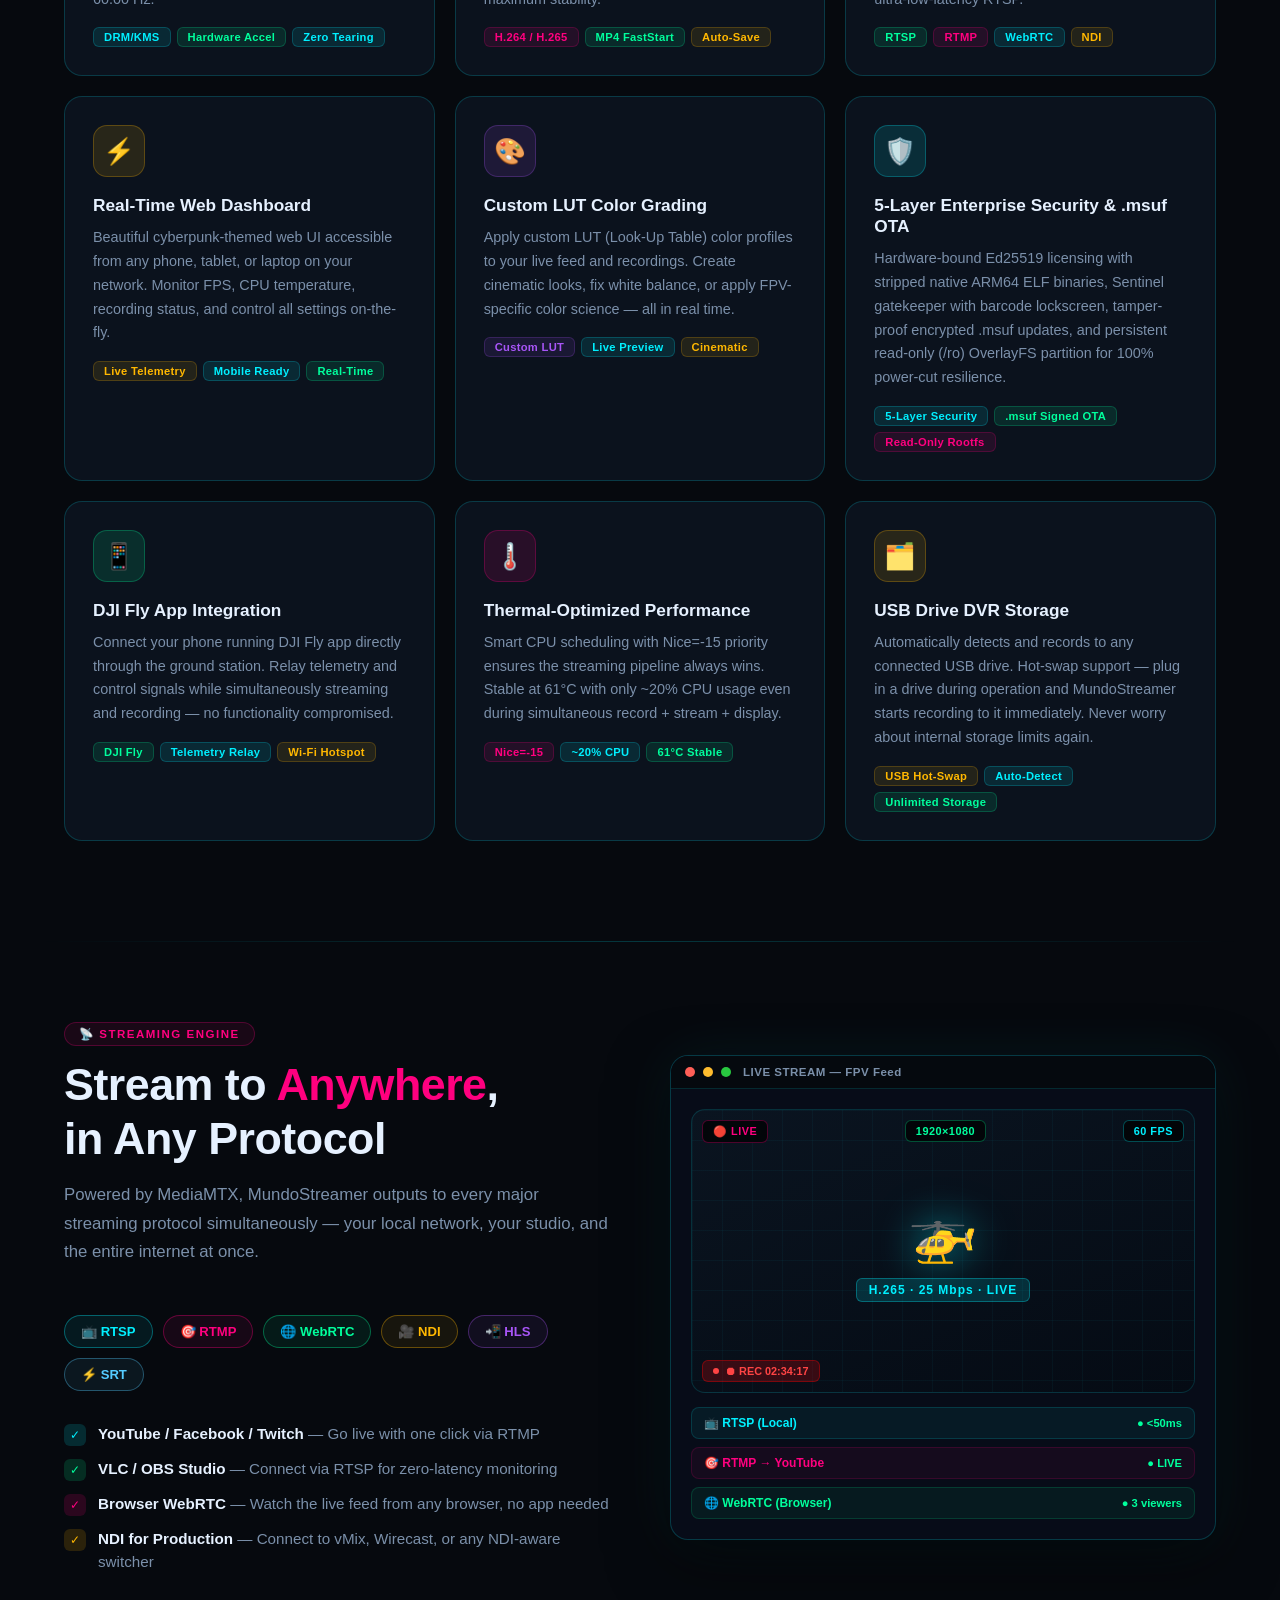
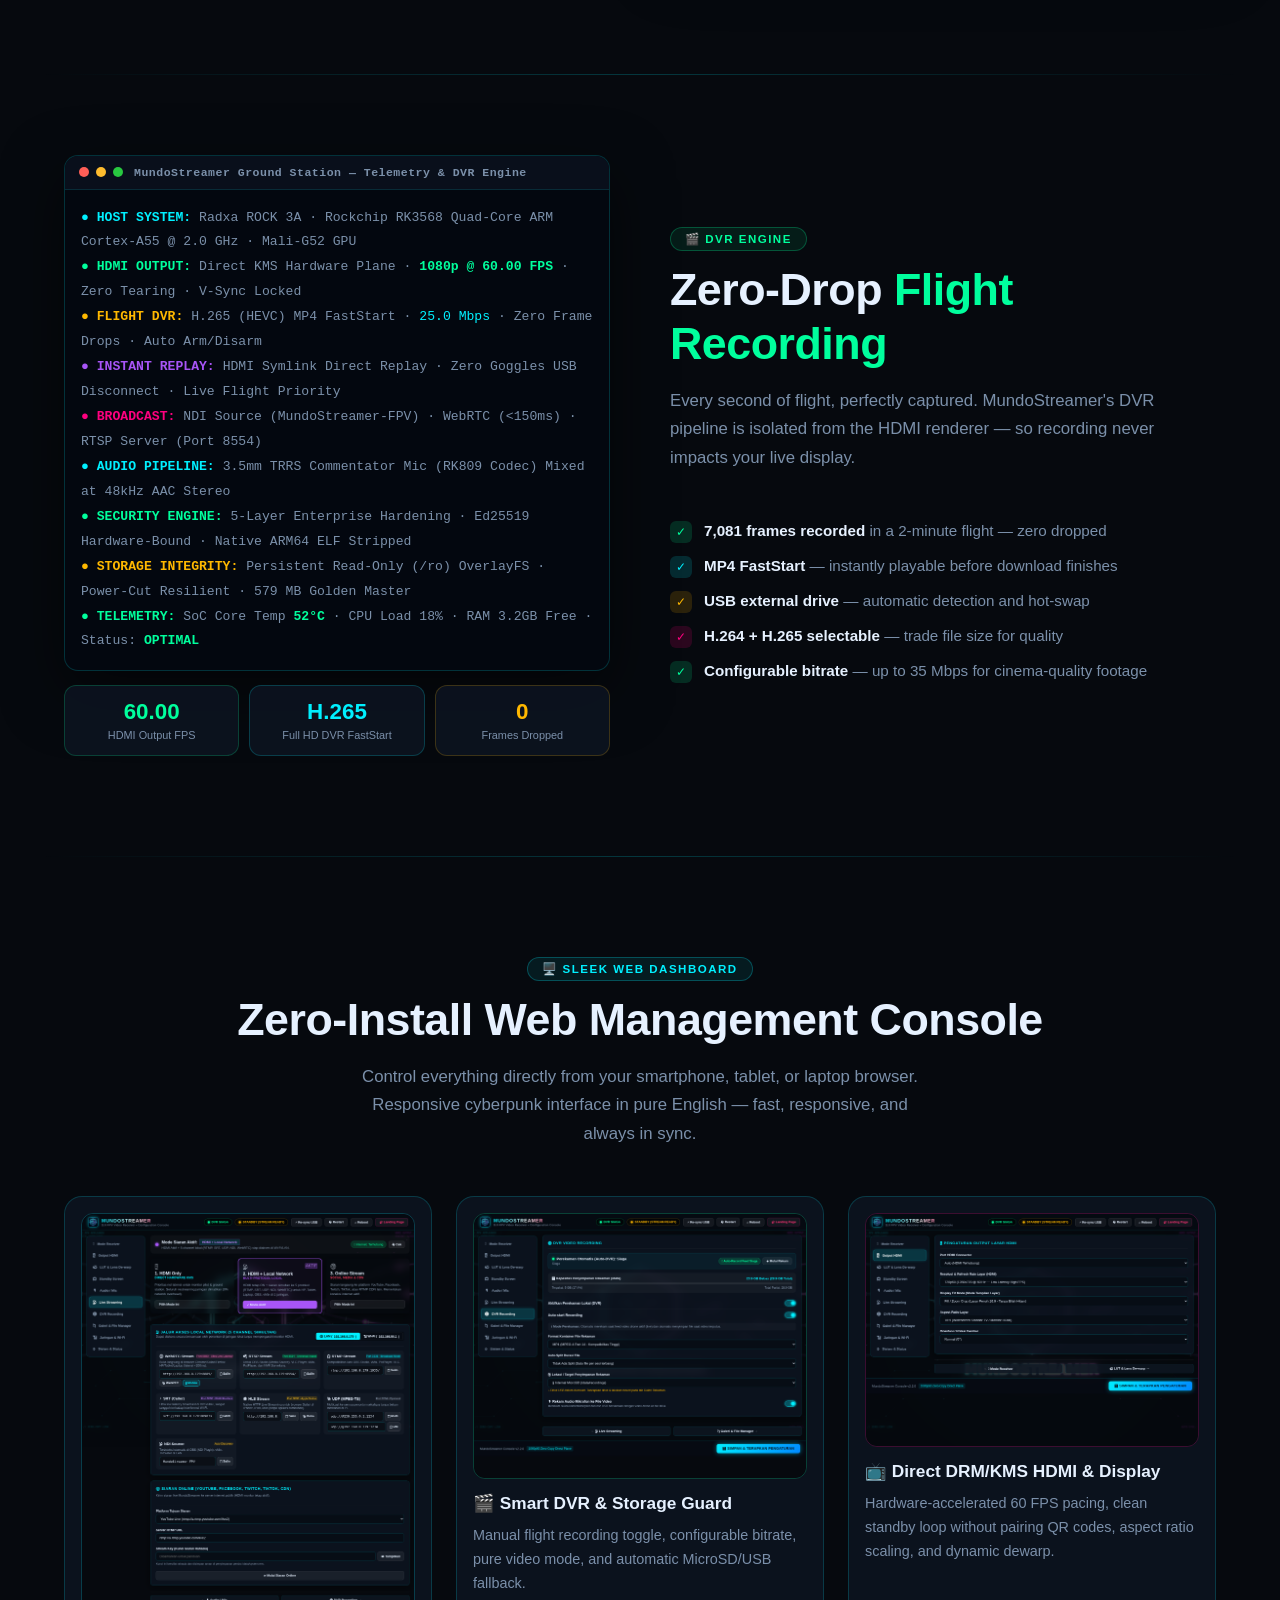
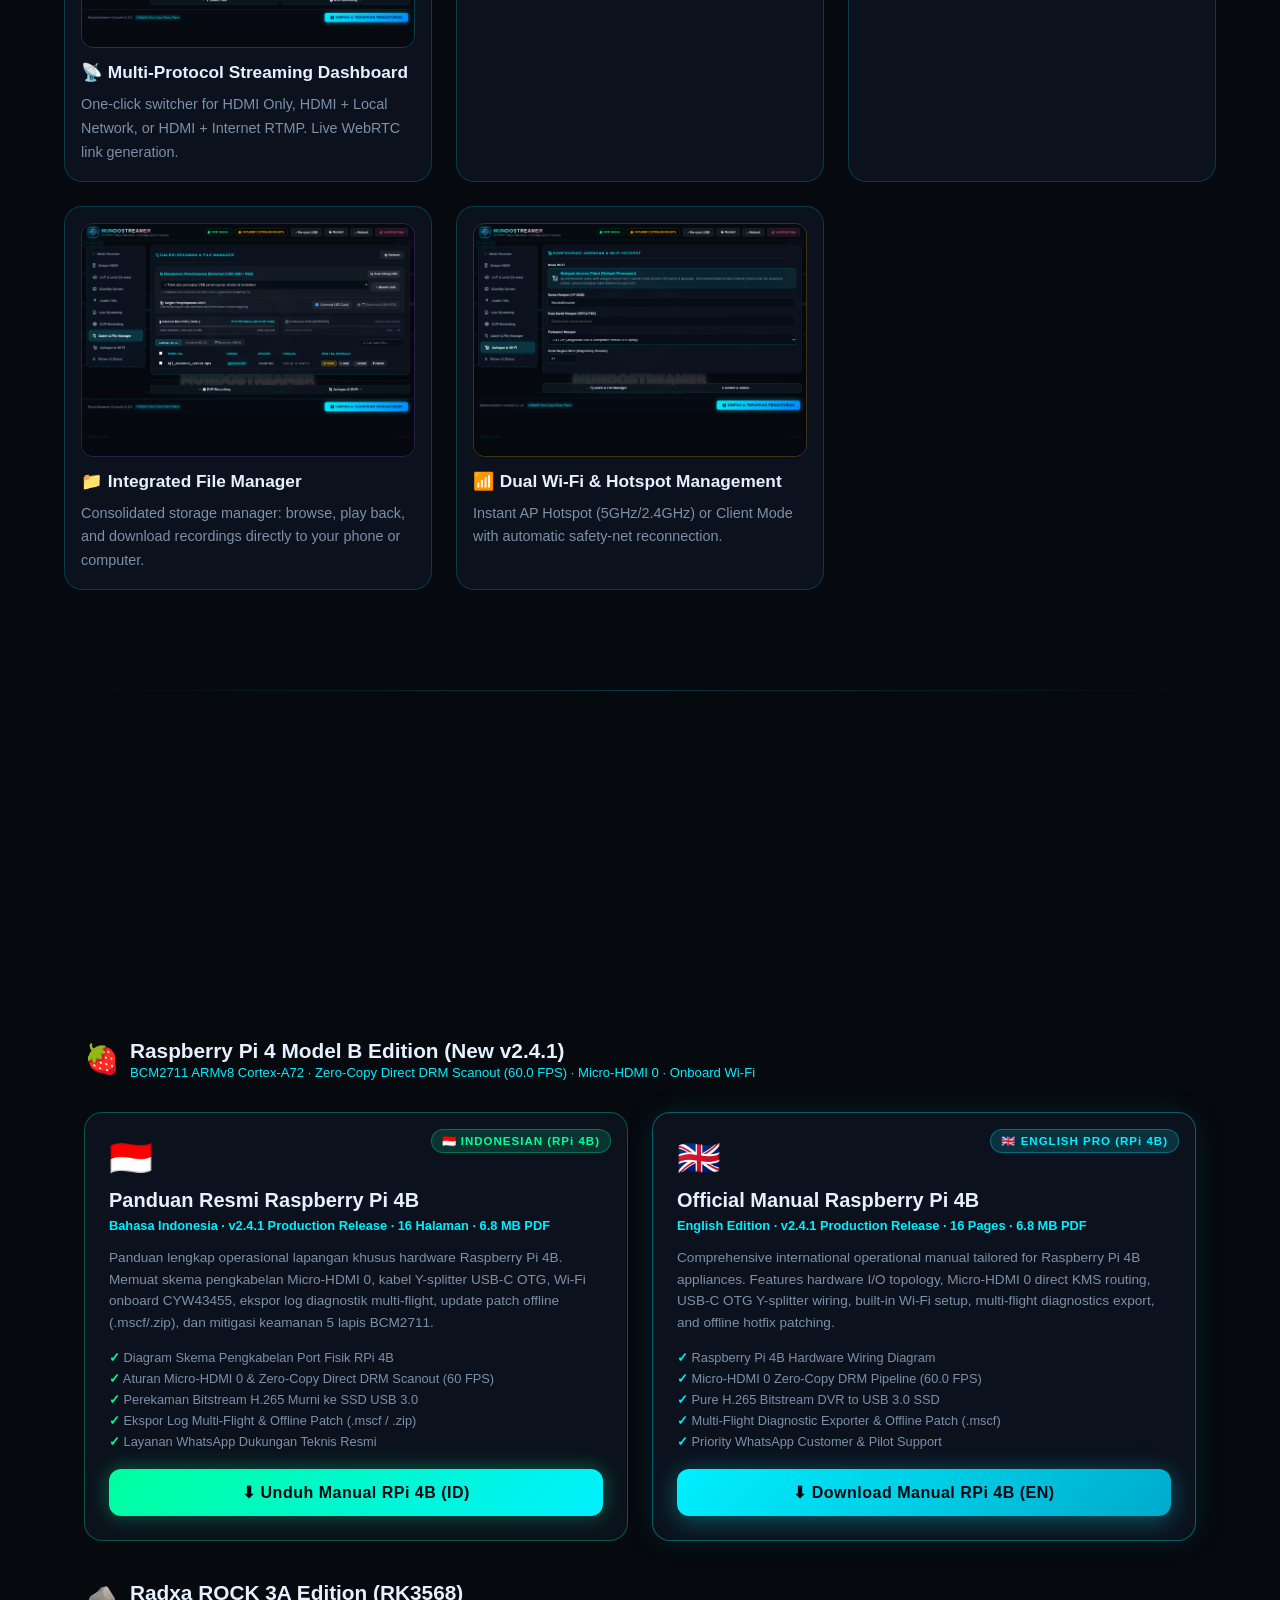
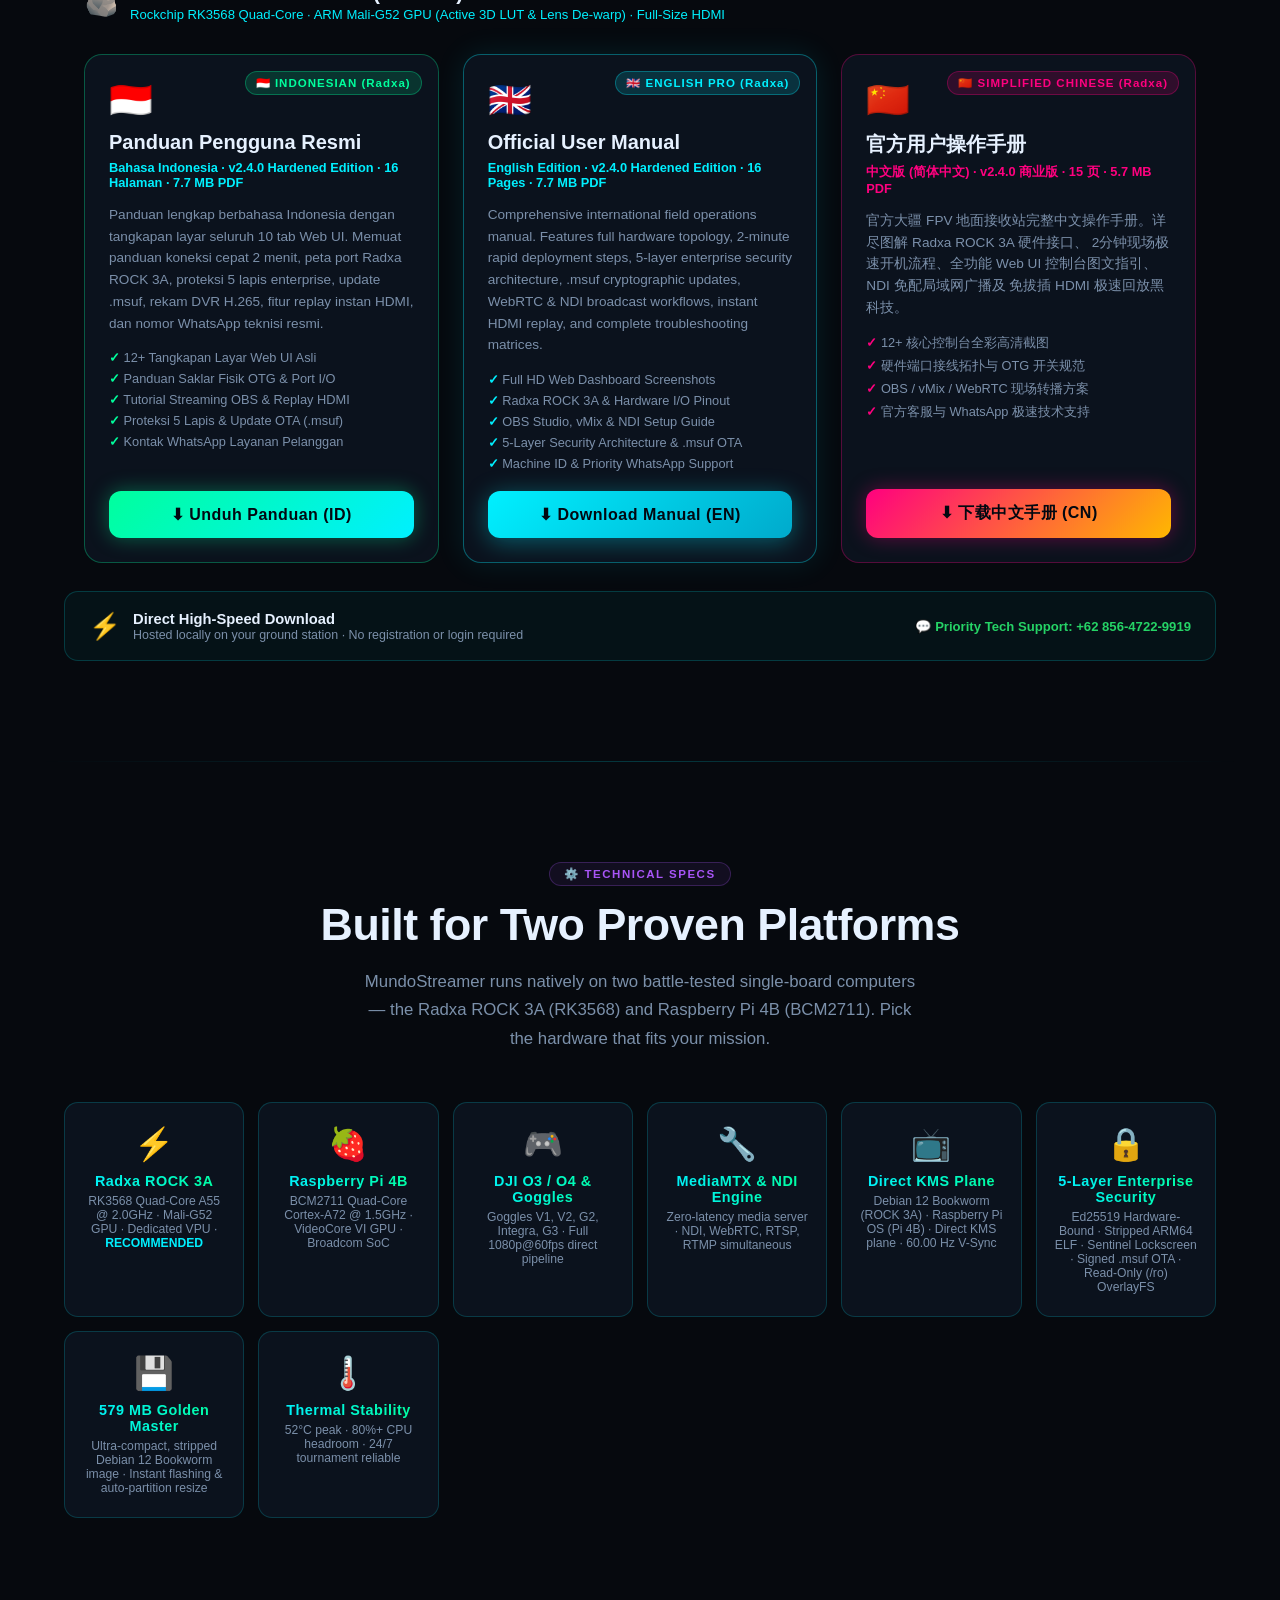
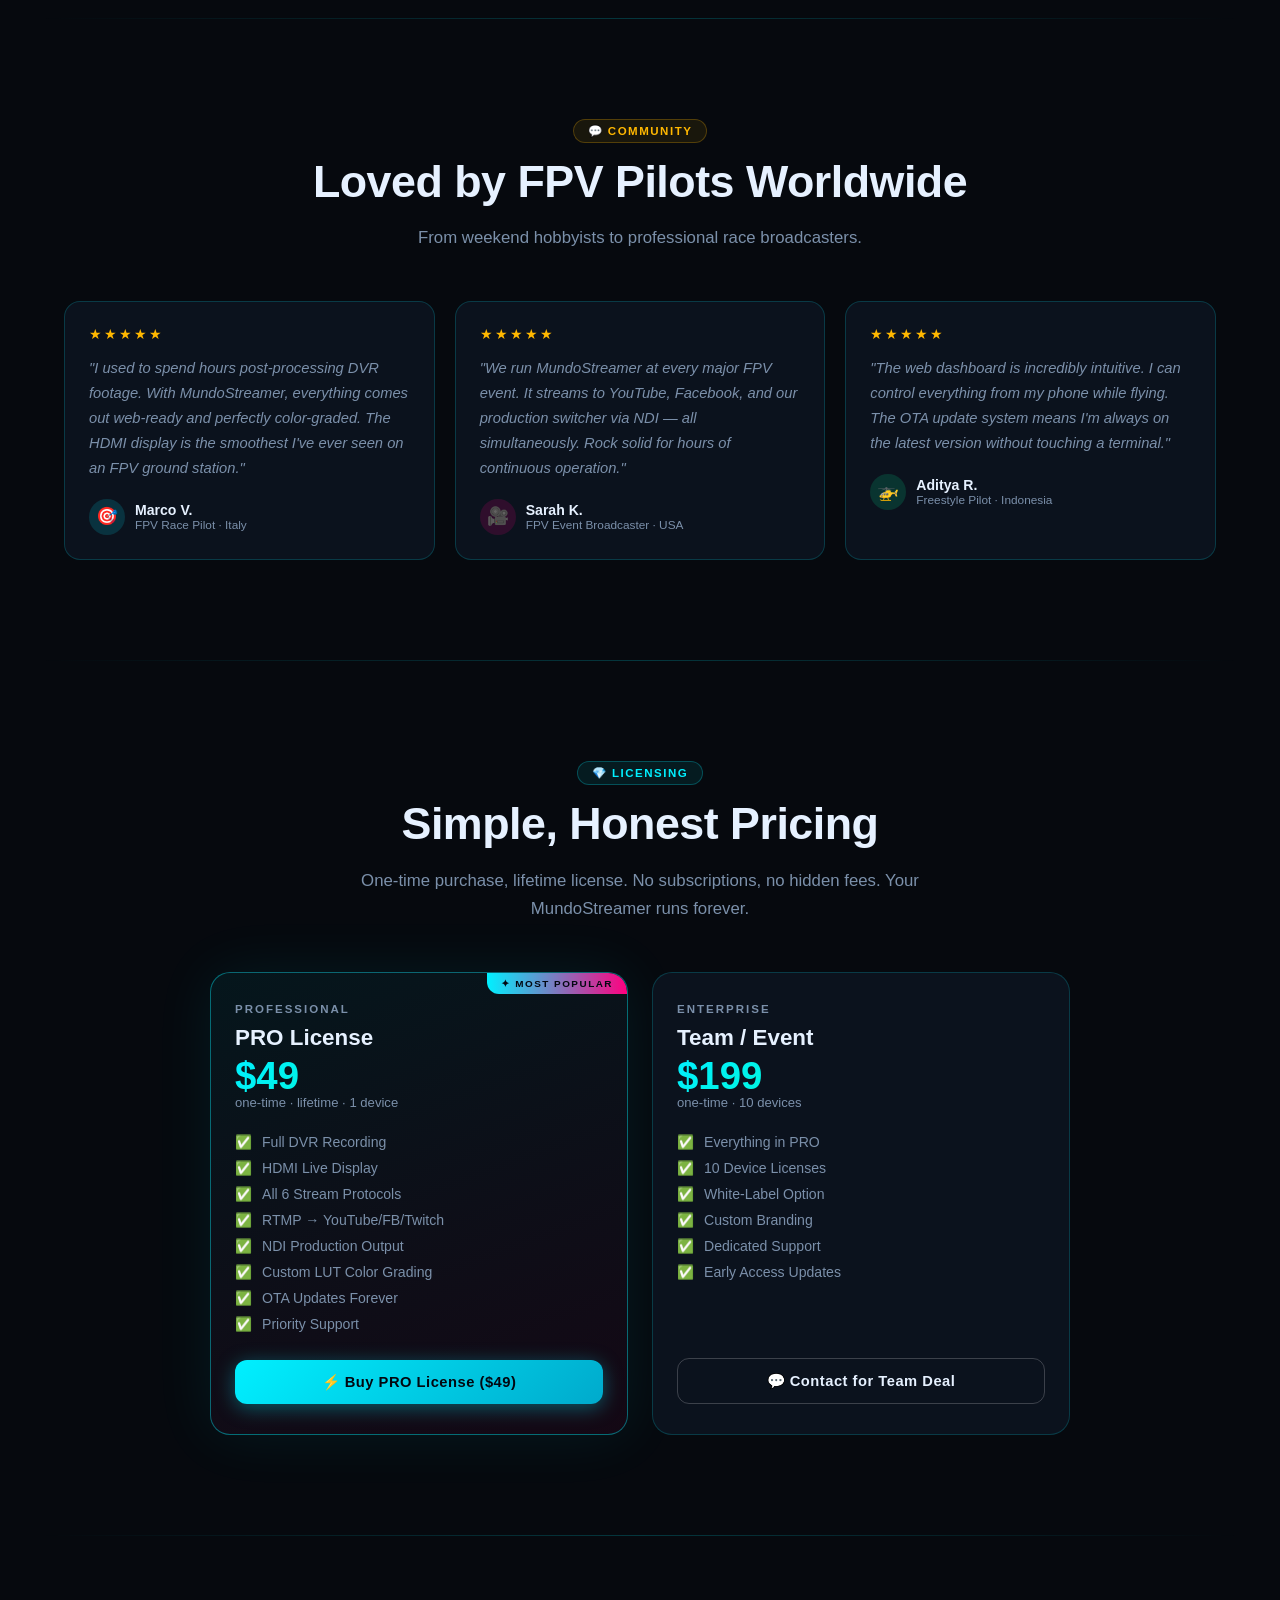
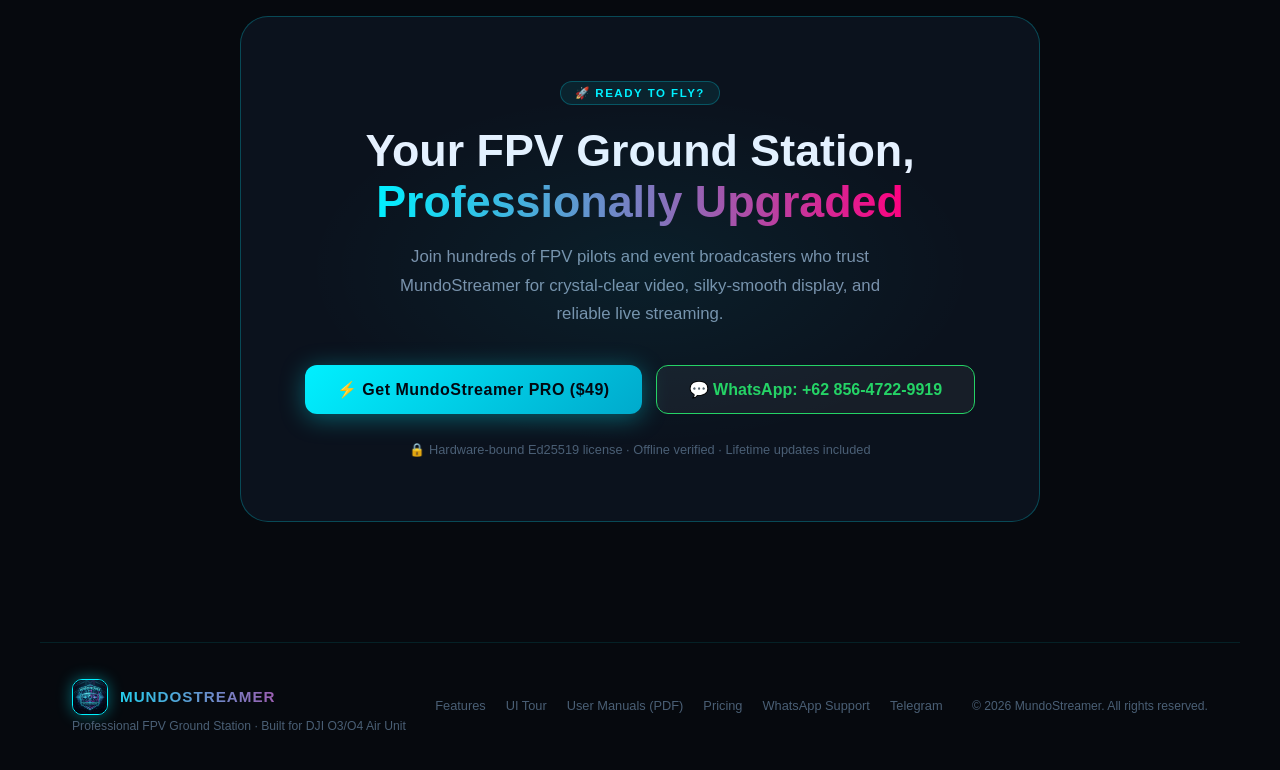
==== commit ac80d7d9: "Add official Raspberry Pi 4B User Manuals (ID & EN) and download cards" ====
--- a/index.html
+++ b/index.html
@@ -1683,97 +1683,179 @@
     <div class="section-badge badge-green">📚 Official Documentation</div>
     <h2 class="section-title">Download MundoStreamer User Manual</h2>
     <p class="section-desc">
-      Comprehensive 16-page field operational guide complete with high-resolution Web UI screenshots,
+      Comprehensive 16-page field operational guides complete with high-resolution Web UI screenshots,
       hardware port mapping, instant HDMI replay instructions, 5-layer enterprise security, audio setup, and troubleshooting matrices.
-      Available in 3 languages.
+      Select your hardware platform below:
     </p>
   </div>
 
-  <div class="manuals-grid">
-    <!-- Indonesian Card -->
-    <div class="feat-card manual-card green reveal reveal-delay-1" style="border:1px solid rgba(0,255,157,0.3);">
-      <div class="manual-lang-badge" style="background:rgba(0,255,157,0.15);color:var(--green);border:1px solid rgba(0,255,157,0.3);">
-        🇮🇩 INDONESIAN
-      </div>
+  <!-- Hardware Platform 1: Raspberry Pi 4 Model B (NEW v2.4.1) -->
+  <div style="max-width:1200px;margin:30px auto 10px auto;padding:0 20px;">
+    <div style="display:flex;align-items:center;gap:10px;margin-bottom:15px;">
+      <span style="font-size:1.8rem;">🍓</span>
       <div>
-        <div style="font-size:2.2rem;margin-bottom:10px;">🇮🇩</div>
-        <div class="feat-title" style="font-size:1.25rem;margin-bottom:6px;">Panduan Pengguna Resmi</div>
-        <div style="font-size:0.8rem;color:var(--cyan);font-weight:700;margin-bottom:14px;">
-          Bahasa Indonesia · v2.4.0 Hardened Edition · 16 Halaman · 7.7 MB PDF
+        <h3 style="margin:0;font-size:1.3rem;color:var(--text-main);font-weight:800;">Raspberry Pi 4 Model B Edition (New v2.4.1)</h3>
+        <p style="margin:2px 0 0 0;font-size:0.82rem;color:var(--cyan);">BCM2711 ARMv8 Cortex-A72 · Zero-Copy Direct DRM Scanout (60.0 FPS) · Micro-HDMI 0 · Onboard Wi-Fi</p>
+      </div>
+    </div>
+
+    <div class="manuals-grid" style="grid-template-columns:repeat(auto-fit, minmax(320px, 1fr));gap:24px;margin-bottom:40px;">
+      <!-- RPi 4B Indonesian Card -->
+      <div class="feat-card manual-card green reveal reveal-delay-1" style="border:1px solid rgba(0,255,157,0.3);">
+        <div class="manual-lang-badge" style="background:rgba(0,255,157,0.15);color:var(--green);border:1px solid rgba(0,255,157,0.3);">
+          🇮🇩 INDONESIAN (RPi 4B)
         </div>
-        <p class="feat-desc" style="font-size:0.85rem;line-height:1.6;margin-bottom:16px;">
-          Panduan lengkap berbahasa Indonesia dengan tangkapan layar seluruh 10 tab Web UI.
-          Memuat panduan koneksi cepat 2 menit, peta port Radxa ROCK 3A, proteksi 5 lapis enterprise,
-          update .msuf, rekam DVR H.265, fitur replay instan HDMI, dan nomor WhatsApp teknisi resmi.
-        </p>
-        <ul style="list-style:none;padding:0;margin:0 0 20px 0;display:flex;flex-direction:column;gap:6px;font-size:0.8rem;color:var(--text-muted);">
-          <li><span style="color:var(--green);font-weight:bold;">✓</span> 12+ Tangkapan Layar Web UI Asli</li>
-          <li><span style="color:var(--green);font-weight:bold;">✓</span> Panduan Saklar Fisik OTG &amp; Port I/O</li>
-          <li><span style="color:var(--green);font-weight:bold;">✓</span> Tutorial Streaming OBS &amp; Replay HDMI</li>
-          <li><span style="color:var(--green);font-weight:bold;">✓</span> Proteksi 5 Lapis &amp; Update OTA (.msuf)</li>
-          <li><span style="color:var(--green);font-weight:bold;">✓</span> Kontak WhatsApp Layanan Pelanggan</li>
-        </ul>
-      </div>
-      <a href="downloads/MundoStreamer_User_Manual_ID.pdf" download="MundoStreamer_User_Manual_ID.pdf" class="btn-primary" style="text-align:center;text-decoration:none;display:block;background:linear-gradient(135deg,var(--green),var(--cyan));box-shadow:0 0 20px rgba(0,255,157,0.35);">
-        ⬇ Unduh Panduan (ID)
-      </a>
-    </div>
-
-    <!-- English Card -->
-    <div class="feat-card manual-card cyan reveal reveal-delay-2" style="border:1px solid rgba(0,240,255,0.35);box-shadow:0 0 30px rgba(0,240,255,0.1);">
-      <div class="manual-lang-badge" style="background:rgba(0,240,255,0.15);color:var(--cyan);border:1px solid rgba(0,240,255,0.3);">
-        🇬🇧 ENGLISH PRO
-      </div>
+        <div>
+          <div style="font-size:2.2rem;margin-bottom:10px;">🇮🇩</div>
+          <div class="feat-title" style="font-size:1.25rem;margin-bottom:6px;">Panduan Resmi Raspberry Pi 4B</div>
+          <div style="font-size:0.8rem;color:var(--cyan);font-weight:700;margin-bottom:14px;">
+            Bahasa Indonesia · v2.4.1 Production Release · 16 Halaman · 6.8 MB PDF
+          </div>
+          <p class="feat-desc" style="font-size:0.85rem;line-height:1.6;margin-bottom:16px;">
+            Panduan lengkap operasional lapangan khusus hardware Raspberry Pi 4B. Memuat skema pengkabelan Micro-HDMI 0,
+            kabel Y-splitter USB-C OTG, Wi-Fi onboard CYW43455, ekspor log diagnostik multi-flight,
+            update patch offline (.mscf/.zip), dan mitigasi keamanan 5 lapis BCM2711.
+          </p>
+          <ul style="list-style:none;padding:0;margin:0 0 20px 0;display:flex;flex-direction:column;gap:6px;font-size:0.8rem;color:var(--text-muted);">
+            <li><span style="color:var(--green);font-weight:bold;">✓</span> Diagram Skema Pengkabelan Port Fisik RPi 4B</li>
+            <li><span style="color:var(--green);font-weight:bold;">✓</span> Aturan Micro-HDMI 0 &amp; Zero-Copy Direct DRM Scanout (60 FPS)</li>
+            <li><span style="color:var(--green);font-weight:bold;">✓</span> Perekaman Bitstream H.265 Murni ke SSD USB 3.0</li>
+            <li><span style="color:var(--green);font-weight:bold;">✓</span> Ekspor Log Multi-Flight &amp; Offline Patch (.mscf / .zip)</li>
+            <li><span style="color:var(--green);font-weight:bold;">✓</span> Layanan WhatsApp Dukungan Teknis Resmi</li>
+          </ul>
+        </div>
+        <a href="downloads/MundoStreamer_User_Manual_RPi4B_ID.pdf" download="MundoStreamer_User_Manual_RPi4B_ID.pdf" class="btn-primary" style="text-align:center;text-decoration:none;display:block;background:linear-gradient(135deg,var(--green),var(--cyan));box-shadow:0 0 20px rgba(0,255,157,0.35);">
+          ⬇ Unduh Manual RPi 4B (ID)
+        </a>
+      </div>
+
+      <!-- RPi 4B English Card -->
+      <div class="feat-card manual-card cyan reveal reveal-delay-2" style="border:1px solid rgba(0,240,255,0.35);box-shadow:0 0 30px rgba(0,240,255,0.1);">
+        <div class="manual-lang-badge" style="background:rgba(0,240,255,0.15);color:var(--cyan);border:1px solid rgba(0,240,255,0.3);">
+          🇬🇧 ENGLISH PRO (RPi 4B)
+        </div>
+        <div>
+          <div style="font-size:2.2rem;margin-bottom:10px;">🇬🇧</div>
+          <div class="feat-title" style="font-size:1.25rem;margin-bottom:6px;">Official Manual Raspberry Pi 4B</div>
+          <div style="font-size:0.8rem;color:var(--cyan);font-weight:700;margin-bottom:14px;">
+            English Edition · v2.4.1 Production Release · 16 Pages · 6.8 MB PDF
+          </div>
+          <p class="feat-desc" style="font-size:0.85rem;line-height:1.6;margin-bottom:16px;">
+            Comprehensive international operational manual tailored for Raspberry Pi 4B appliances.
+            Features hardware I/O topology, Micro-HDMI 0 direct KMS routing, USB-C OTG Y-splitter wiring,
+            built-in Wi-Fi setup, multi-flight diagnostics export, and offline hotfix patching.
+          </p>
+          <ul style="list-style:none;padding:0;margin:0 0 20px 0;display:flex;flex-direction:column;gap:6px;font-size:0.8rem;color:var(--text-muted);">
+            <li><span style="color:var(--cyan);font-weight:bold;">✓</span> Raspberry Pi 4B Hardware Wiring Diagram</li>
+            <li><span style="color:var(--cyan);font-weight:bold;">✓</span> Micro-HDMI 0 Zero-Copy DRM Pipeline (60.0 FPS)</li>
+            <li><span style="color:var(--cyan);font-weight:bold;">✓</span> Pure H.265 Bitstream DVR to USB 3.0 SSD</li>
+            <li><span style="color:var(--cyan);font-weight:bold;">✓</span> Multi-Flight Diagnostic Exporter &amp; Offline Patch (.mscf)</li>
+            <li><span style="color:var(--cyan);font-weight:bold;">✓</span> Priority WhatsApp Customer &amp; Pilot Support</li>
+          </ul>
+        </div>
+        <a href="downloads/MundoStreamer_User_Manual_RPi4B_EN.pdf" download="MundoStreamer_User_Manual_RPi4B_EN.pdf" class="btn-primary" style="text-align:center;text-decoration:none;display:block;">
+          ⬇ Download Manual RPi 4B (EN)
+        </a>
+      </div>
+    </div>
+  </div>
+
+  <!-- Hardware Platform 2: Radxa ROCK 3A (RK3568) -->
+  <div style="max-width:1200px;margin:20px auto 10px auto;padding:0 20px;">
+    <div style="display:flex;align-items:center;gap:10px;margin-bottom:15px;">
+      <span style="font-size:1.8rem;">🪨</span>
       <div>
-        <div style="font-size:2.2rem;margin-bottom:10px;">🇬🇧</div>
-        <div class="feat-title" style="font-size:1.25rem;margin-bottom:6px;">Official User Manual</div>
-        <div style="font-size:0.8rem;color:var(--cyan);font-weight:700;margin-bottom:14px;">
-          English Edition · v2.4.0 Hardened Edition · 16 Pages · 7.7 MB PDF
+        <h3 style="margin:0;font-size:1.3rem;color:var(--text-main);font-weight:800;">Radxa ROCK 3A Edition (RK3568)</h3>
+        <p style="margin:2px 0 0 0;font-size:0.82rem;color:var(--cyan);">Rockchip RK3568 Quad-Core · ARM Mali-G52 GPU (Active 3D LUT &amp; Lens De-warp) · Full-Size HDMI</p>
+      </div>
+    </div>
+
+    <div class="manuals-grid">
+      <!-- Indonesian Card -->
+      <div class="feat-card manual-card green reveal reveal-delay-1" style="border:1px solid rgba(0,255,157,0.3);">
+        <div class="manual-lang-badge" style="background:rgba(0,255,157,0.15);color:var(--green);border:1px solid rgba(0,255,157,0.3);">
+          🇮🇩 INDONESIAN (Radxa)
         </div>
-        <p class="feat-desc" style="font-size:0.85rem;line-height:1.6;margin-bottom:16px;">
-          Comprehensive international field operations manual. Features full hardware topology,
-          2-minute rapid deployment steps, 5-layer enterprise security architecture, .msuf cryptographic updates,
-          WebRTC &amp; NDI broadcast workflows, instant HDMI replay, and complete troubleshooting matrices.
-        </p>
-        <ul style="list-style:none;padding:0;margin:0 0 20px 0;display:flex;flex-direction:column;gap:6px;font-size:0.8rem;color:var(--text-muted);">
-          <li><span style="color:var(--cyan);font-weight:bold;">✓</span> Full HD Web Dashboard Screenshots</li>
-          <li><span style="color:var(--cyan);font-weight:bold;">✓</span> Radxa ROCK 3A &amp; Hardware I/O Pinout</li>
-          <li><span style="color:var(--cyan);font-weight:bold;">✓</span> OBS Studio, vMix &amp; NDI Setup Guide</li>
-          <li><span style="color:var(--cyan);font-weight:bold;">✓</span> 5-Layer Security Architecture &amp; .msuf OTA</li>
-          <li><span style="color:var(--cyan);font-weight:bold;">✓</span> Machine ID &amp; Priority WhatsApp Support</li>
-        </ul>
-      </div>
-      <a href="downloads/MundoStreamer_User_Manual_EN.pdf" download="MundoStreamer_User_Manual_EN.pdf" class="btn-primary" style="text-align:center;text-decoration:none;display:block;">
-        ⬇ Download Manual (EN)
-      </a>
-    </div>
-
-    <!-- Chinese Card -->
-    <div class="feat-card manual-card magenta reveal reveal-delay-3" style="border:1px solid rgba(255,0,127,0.3);">
-      <div class="manual-lang-badge" style="background:rgba(255,0,127,0.15);color:var(--magenta);border:1px solid rgba(255,0,127,0.3);">
-        🇨🇳 SIMPLIFIED CHINESE
-      </div>
-      <div>
-        <div style="font-size:2.2rem;margin-bottom:10px;">🇨🇳</div>
-        <div class="feat-title" style="font-size:1.25rem;margin-bottom:6px;">官方用户操作手册</div>
-        <div style="font-size:0.8rem;color:var(--magenta);font-weight:700;margin-bottom:14px;">
-          中文版 (简体中文) · v2.4.0 商业版 · 15 页 · 5.7 MB PDF
+        <div>
+          <div style="font-size:2.2rem;margin-bottom:10px;">🇮🇩</div>
+          <div class="feat-title" style="font-size:1.25rem;margin-bottom:6px;">Panduan Pengguna Resmi</div>
+          <div style="font-size:0.8rem;color:var(--cyan);font-weight:700;margin-bottom:14px;">
+            Bahasa Indonesia · v2.4.0 Hardened Edition · 16 Halaman · 7.7 MB PDF
+          </div>
+          <p class="feat-desc" style="font-size:0.85rem;line-height:1.6;margin-bottom:16px;">
+            Panduan lengkap berbahasa Indonesia dengan tangkapan layar seluruh 10 tab Web UI.
+            Memuat panduan koneksi cepat 2 menit, peta port Radxa ROCK 3A, proteksi 5 lapis enterprise,
+            update .msuf, rekam DVR H.265, fitur replay instan HDMI, dan nomor WhatsApp teknisi resmi.
+          </p>
+          <ul style="list-style:none;padding:0;margin:0 0 20px 0;display:flex;flex-direction:column;gap:6px;font-size:0.8rem;color:var(--text-muted);">
+            <li><span style="color:var(--green);font-weight:bold;">✓</span> 12+ Tangkapan Layar Web UI Asli</li>
+            <li><span style="color:var(--green);font-weight:bold;">✓</span> Panduan Saklar Fisik OTG &amp; Port I/O</li>
+            <li><span style="color:var(--green);font-weight:bold;">✓</span> Tutorial Streaming OBS &amp; Replay HDMI</li>
+            <li><span style="color:var(--green);font-weight:bold;">✓</span> Proteksi 5 Lapis &amp; Update OTA (.msuf)</li>
+            <li><span style="color:var(--green);font-weight:bold;">✓</span> Kontak WhatsApp Layanan Pelanggan</li>
+          </ul>
         </div>
-        <p class="feat-desc" style="font-size:0.85rem;line-height:1.6;margin-bottom:16px;">
-          官方大疆 FPV 地面接收站完整中文操作手册。详尽图解 Radxa ROCK 3A 硬件接口、
-          2分钟现场极速开机流程、全功能 Web UI 控制台图文指引、NDI 免配局域网广播及
-          免拔插 HDMI 极速回放黑科技。
-        </p>
-        <ul style="list-style:none;padding:0;margin:0 0 20px 0;display:flex;flex-direction:column;gap:6px;font-size:0.8rem;color:var(--text-muted);">
-          <li><span style="color:var(--magenta);font-weight:bold;">✓</span> 12+ 核心控制台全彩高清截图</li>
-          <li><span style="color:var(--magenta);font-weight:bold;">✓</span> 硬件端口接线拓扑与 OTG 开关规范</li>
-          <li><span style="color:var(--magenta);font-weight:bold;">✓</span> OBS / vMix / WebRTC 现场转播方案</li>
-          <li><span style="color:var(--magenta);font-weight:bold;">✓</span> 官方客服与 WhatsApp 极速技术支持</li>
-        </ul>
-      </div>
-      <a href="downloads/MundoStreamer_User_Manual_CN.pdf" download="MundoStreamer_User_Manual_CN.pdf" class="btn-primary" style="text-align:center;text-decoration:none;display:block;background:linear-gradient(135deg,var(--magenta),var(--amber));box-shadow:0 0 20px rgba(255,0,127,0.35);">
-        ⬇ 下载中文手册 (CN)
-      </a>
+        <a href="downloads/MundoStreamer_User_Manual_ID.pdf" download="MundoStreamer_User_Manual_ID.pdf" class="btn-primary" style="text-align:center;text-decoration:none;display:block;background:linear-gradient(135deg,var(--green),var(--cyan));box-shadow:0 0 20px rgba(0,255,157,0.35);">
+          ⬇ Unduh Panduan (ID)
+        </a>
+      </div>
+
+      <!-- English Card -->
+      <div class="feat-card manual-card cyan reveal reveal-delay-2" style="border:1px solid rgba(0,240,255,0.35);box-shadow:0 0 30px rgba(0,240,255,0.1);">
+        <div class="manual-lang-badge" style="background:rgba(0,240,255,0.15);color:var(--cyan);border:1px solid rgba(0,240,255,0.3);">
+          🇬🇧 ENGLISH PRO (Radxa)
+        </div>
+        <div>
+          <div style="font-size:2.2rem;margin-bottom:10px;">🇬🇧</div>
+          <div class="feat-title" style="font-size:1.25rem;margin-bottom:6px;">Official User Manual</div>
+          <div style="font-size:0.8rem;color:var(--cyan);font-weight:700;margin-bottom:14px;">
+            English Edition · v2.4.0 Hardened Edition · 16 Pages · 7.7 MB PDF
+          </div>
+          <p class="feat-desc" style="font-size:0.85rem;line-height:1.6;margin-bottom:16px;">
+            Comprehensive international field operations manual. Features full hardware topology,
+            2-minute rapid deployment steps, 5-layer enterprise security architecture, .msuf cryptographic updates,
+            WebRTC &amp; NDI broadcast workflows, instant HDMI replay, and complete troubleshooting matrices.
+          </p>
+          <ul style="list-style:none;padding:0;margin:0 0 20px 0;display:flex;flex-direction:column;gap:6px;font-size:0.8rem;color:var(--text-muted);">
+            <li><span style="color:var(--cyan);font-weight:bold;">✓</span> Full HD Web Dashboard Screenshots</li>
+            <li><span style="color:var(--cyan);font-weight:bold;">✓</span> Radxa ROCK 3A &amp; Hardware I/O Pinout</li>
+            <li><span style="color:var(--cyan);font-weight:bold;">✓</span> OBS Studio, vMix &amp; NDI Setup Guide</li>
+            <li><span style="color:var(--cyan);font-weight:bold;">✓</span> 5-Layer Security Architecture &amp; .msuf OTA</li>
+            <li><span style="color:var(--cyan);font-weight:bold;">✓</span> Machine ID &amp; Priority WhatsApp Support</li>
+          </ul>
+        </div>
+        <a href="downloads/MundoStreamer_User_Manual_EN.pdf" download="MundoStreamer_User_Manual_EN.pdf" class="btn-primary" style="text-align:center;text-decoration:none;display:block;">
+          ⬇ Download Manual (EN)
+        </a>
+      </div>
+
+      <!-- Chinese Card -->
+      <div class="feat-card manual-card magenta reveal reveal-delay-3" style="border:1px solid rgba(255,0,127,0.3);">
+        <div class="manual-lang-badge" style="background:rgba(255,0,127,0.15);color:var(--magenta);border:1px solid rgba(255,0,127,0.3);">
+          🇨🇳 SIMPLIFIED CHINESE (Radxa)
+        </div>
+        <div>
+          <div style="font-size:2.2rem;margin-bottom:10px;">🇨🇳</div>
+          <div class="feat-title" style="font-size:1.25rem;margin-bottom:6px;">官方用户操作手册</div>
+          <div style="font-size:0.8rem;color:var(--magenta);font-weight:700;margin-bottom:14px;">
+            中文版 (简体中文) · v2.4.0 商业版 · 15 页 · 5.7 MB PDF
+          </div>
+          <p class="feat-desc" style="font-size:0.85rem;line-height:1.6;margin-bottom:16px;">
+            官方大疆 FPV 地面接收站完整中文操作手册。详尽图解 Radxa ROCK 3A 硬件接口、
+            2分钟现场极速开机流程、全功能 Web UI 控制台图文指引、NDI 免配局域网广播及
+            免拔插 HDMI 极速回放黑科技。
+          </p>
+          <ul style="list-style:none;padding:0;margin:0 0 20px 0;display:flex;flex-direction:column;gap:6px;font-size:0.8rem;color:var(--text-muted);">
+            <li><span style="color:var(--magenta);font-weight:bold;">✓</span> 12+ 核心控制台全彩高清截图</li>
+            <li><span style="color:var(--magenta);font-weight:bold;">✓</span> 硬件端口接线拓扑与 OTG 开关规范</li>
+            <li><span style="color:var(--magenta);font-weight:bold;">✓</span> OBS / vMix / WebRTC 现场转播方案</li>
+            <li><span style="color:var(--magenta);font-weight:bold;">✓</span> 官方客服与 WhatsApp 极速技术支持</li>
+          </ul>
+        </div>
+        <a href="downloads/MundoStreamer_User_Manual_CN.pdf" download="MundoStreamer_User_Manual_CN.pdf" class="btn-primary" style="text-align:center;text-decoration:none;display:block;background:linear-gradient(135deg,var(--magenta),var(--amber));box-shadow:0 0 20px rgba(255,0,127,0.35);">
+          ⬇ 下载中文手册 (CN)
+        </a>
+      </div>
     </div>
   </div>
 
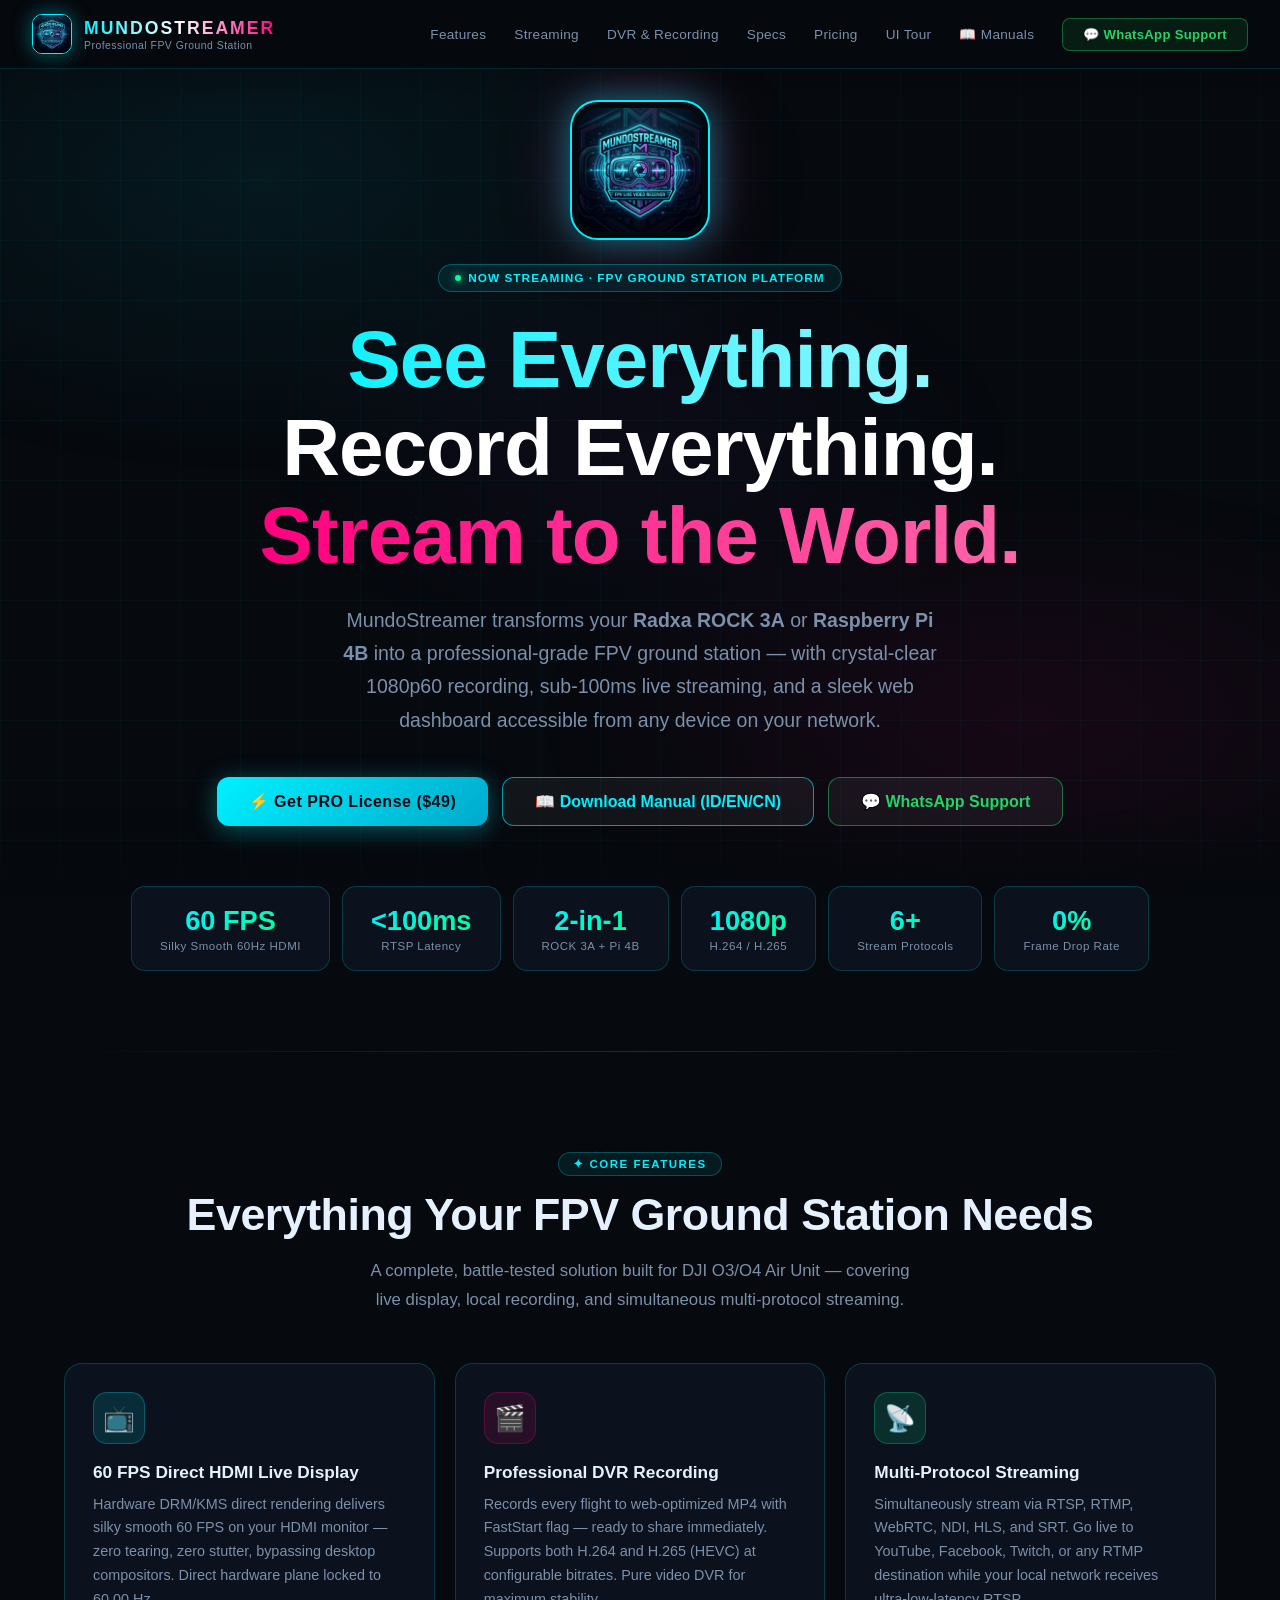
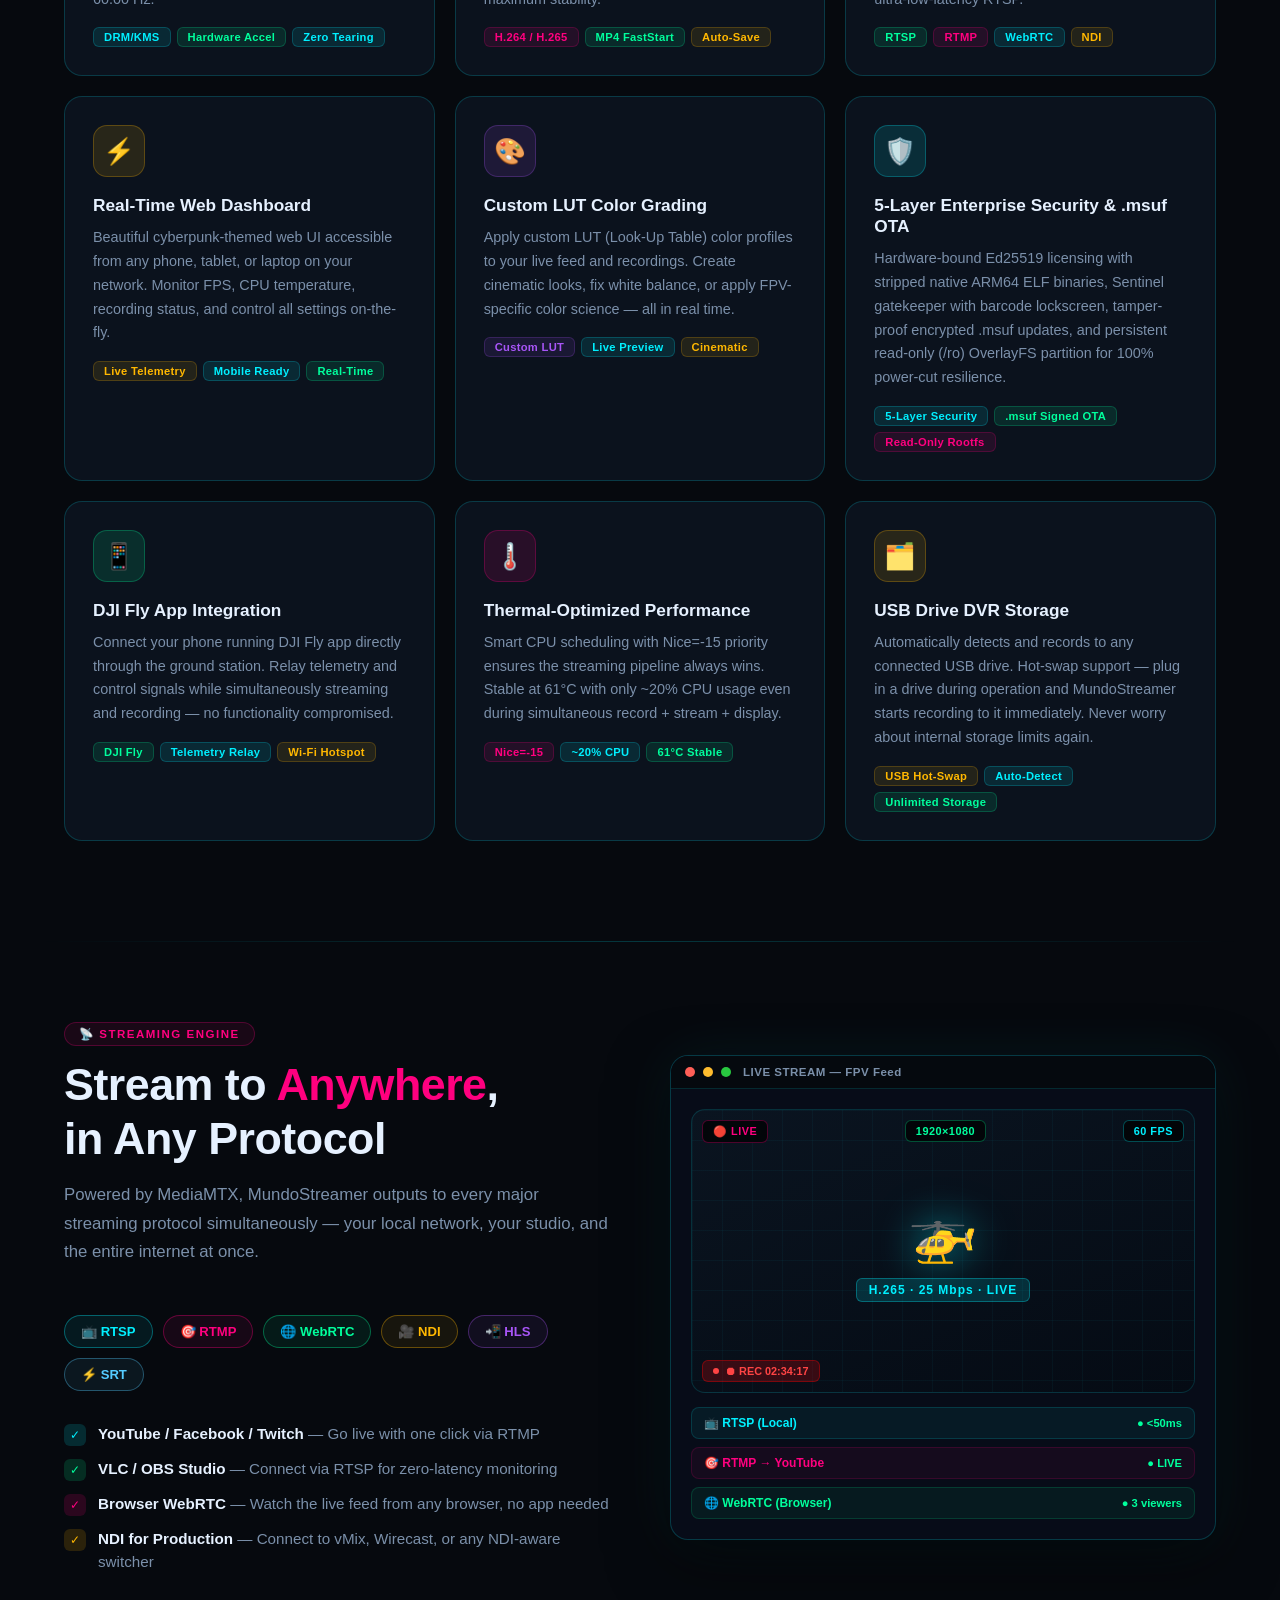
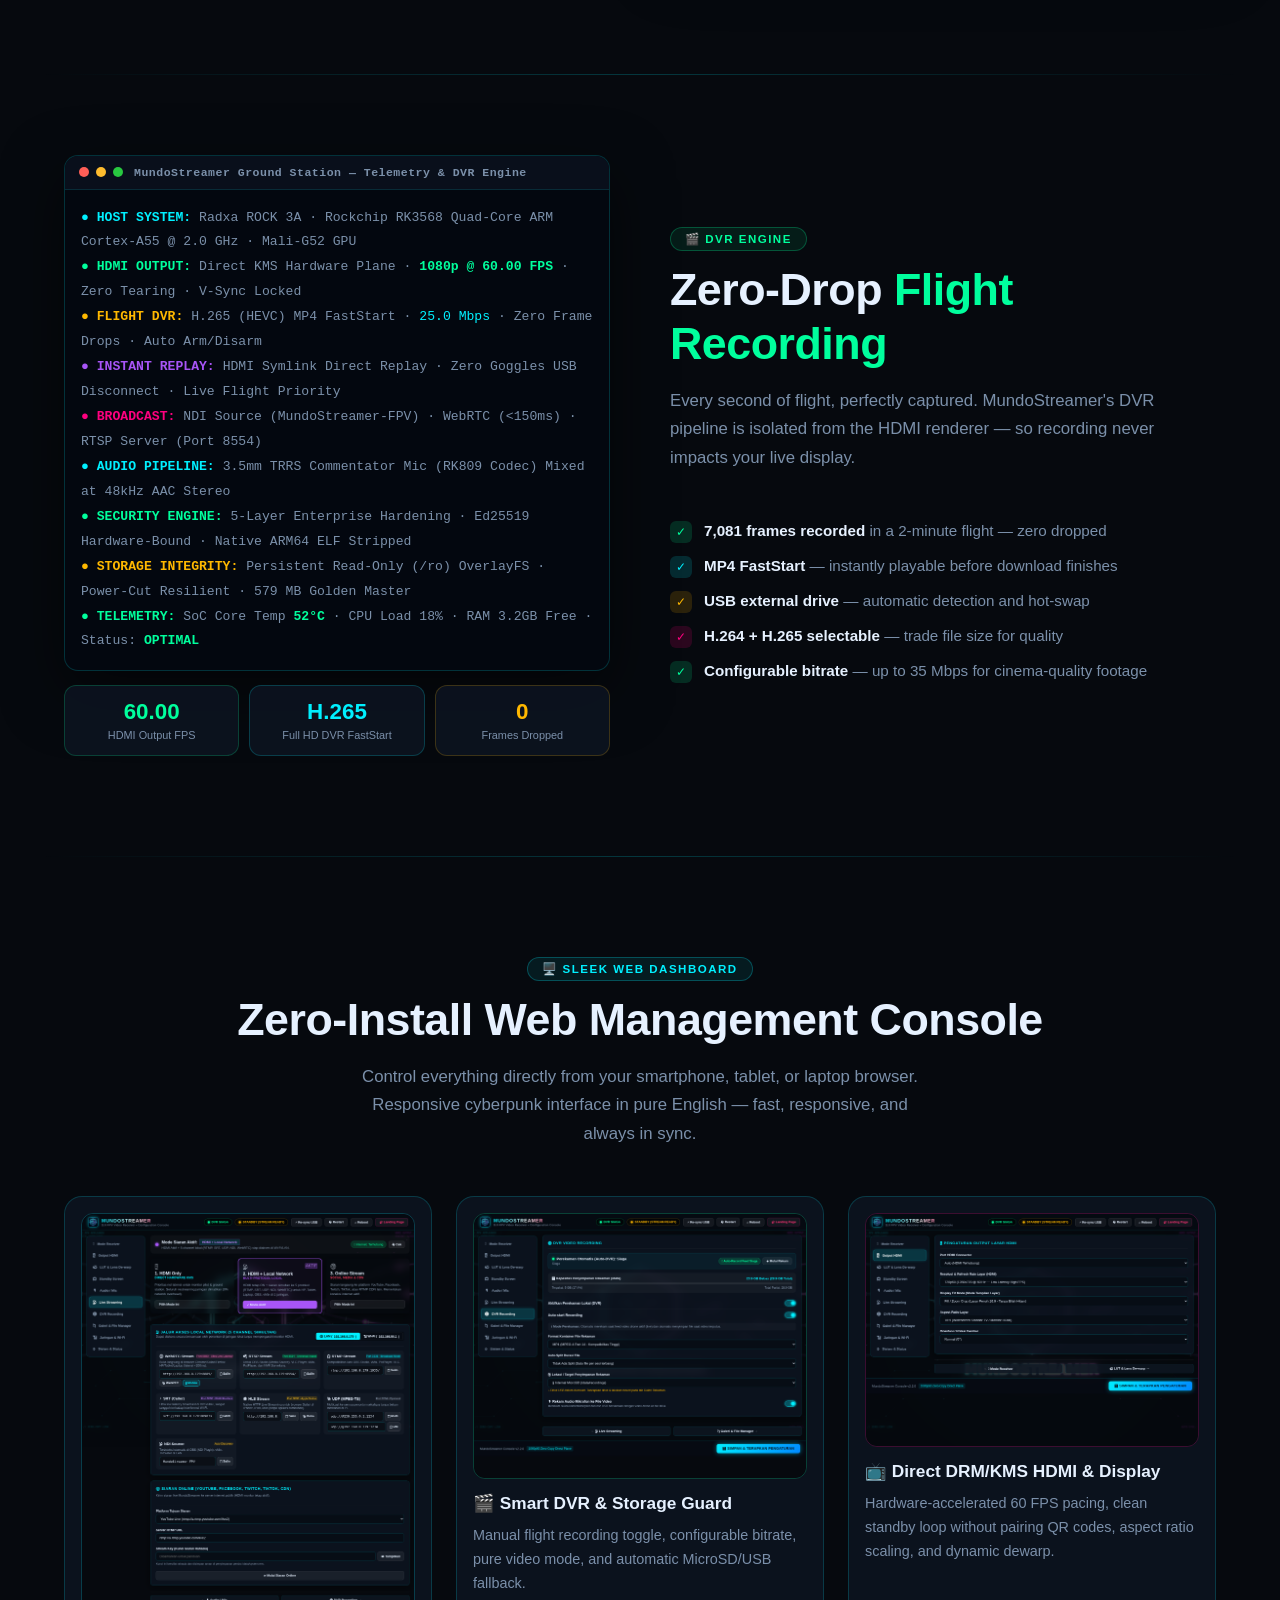
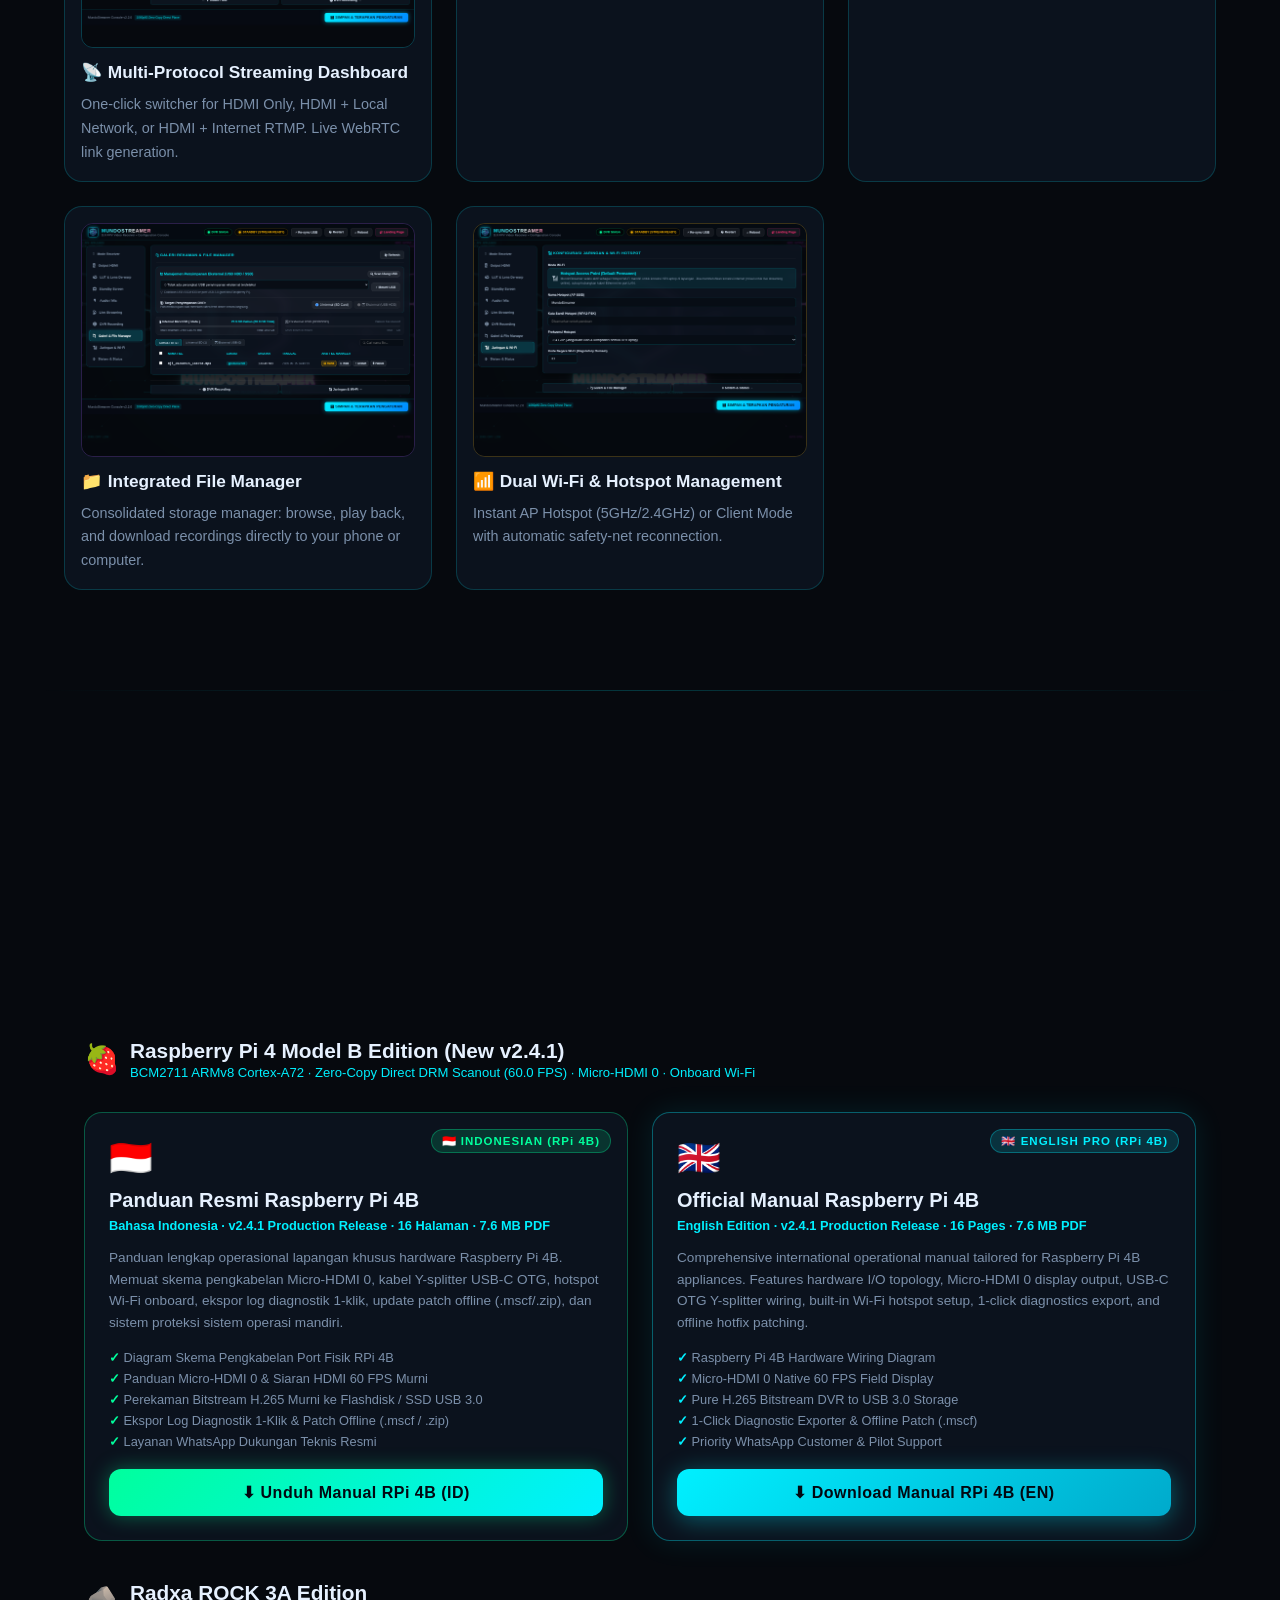
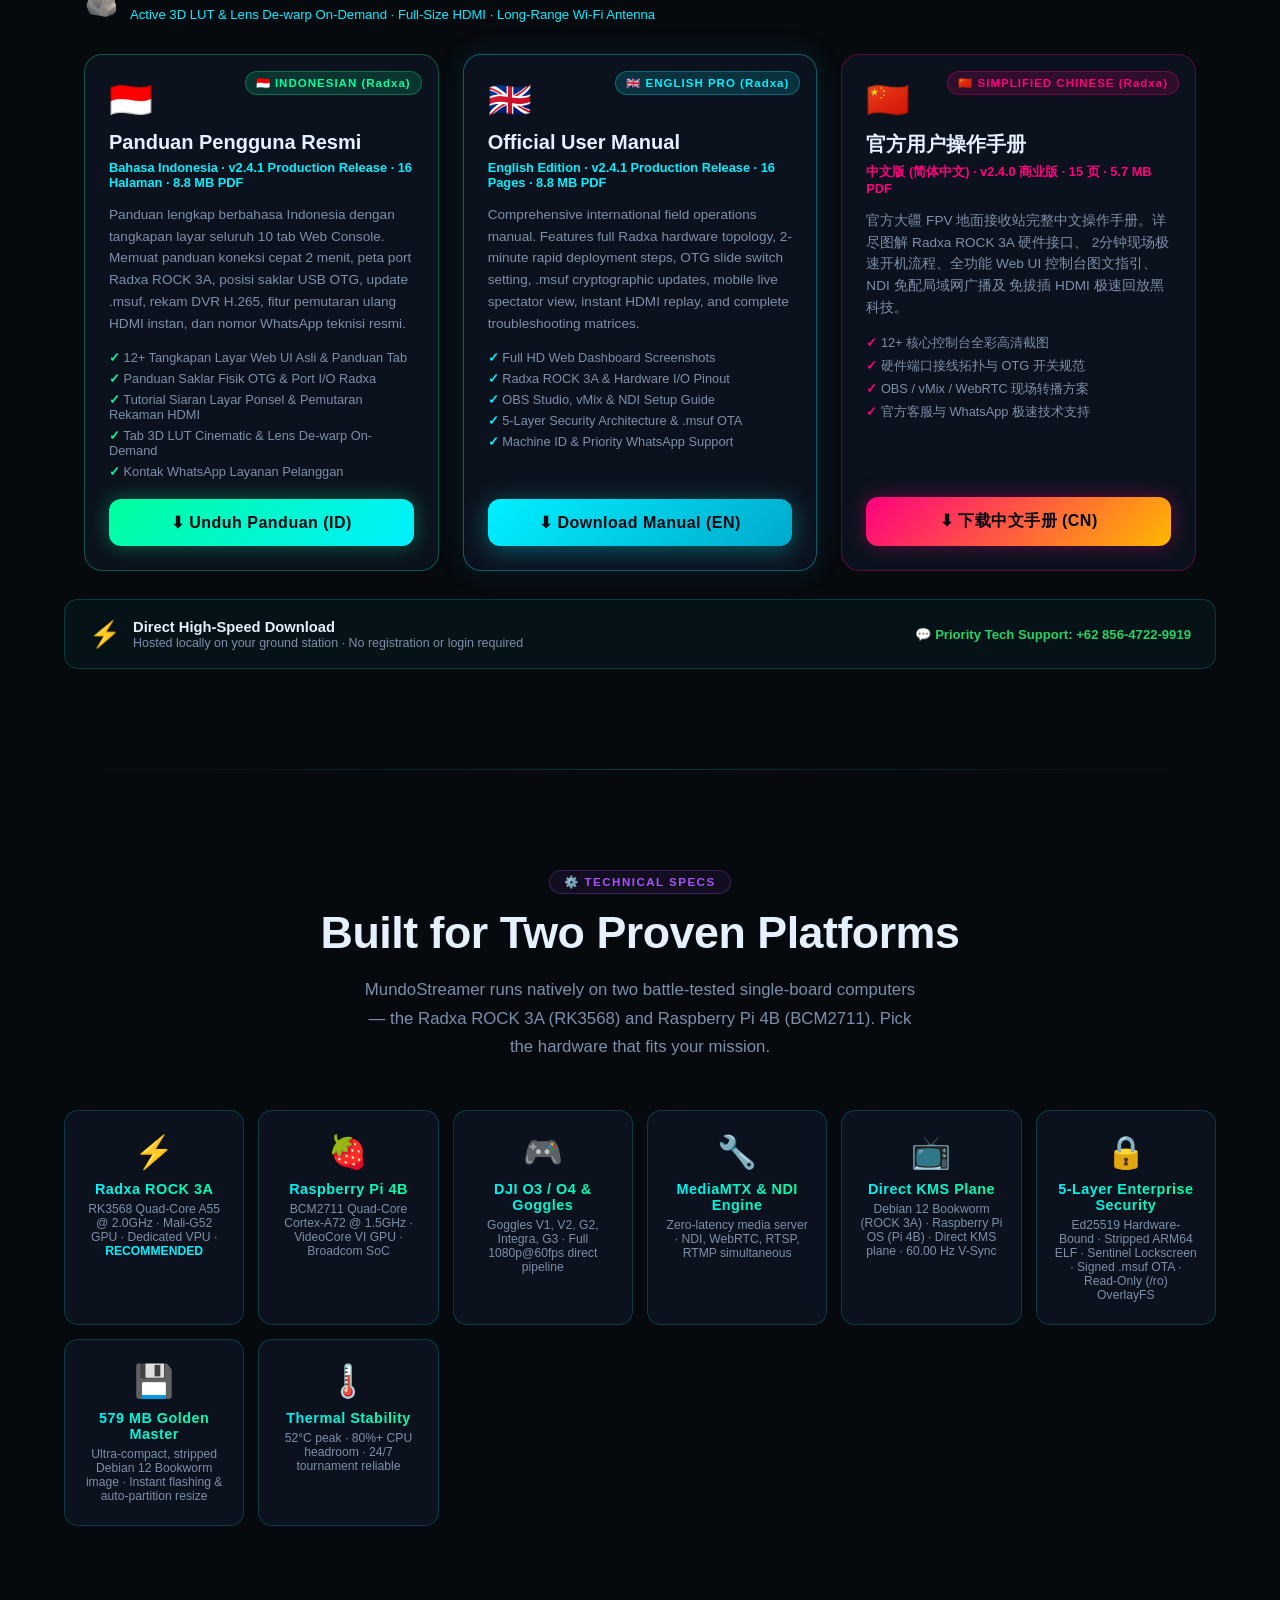
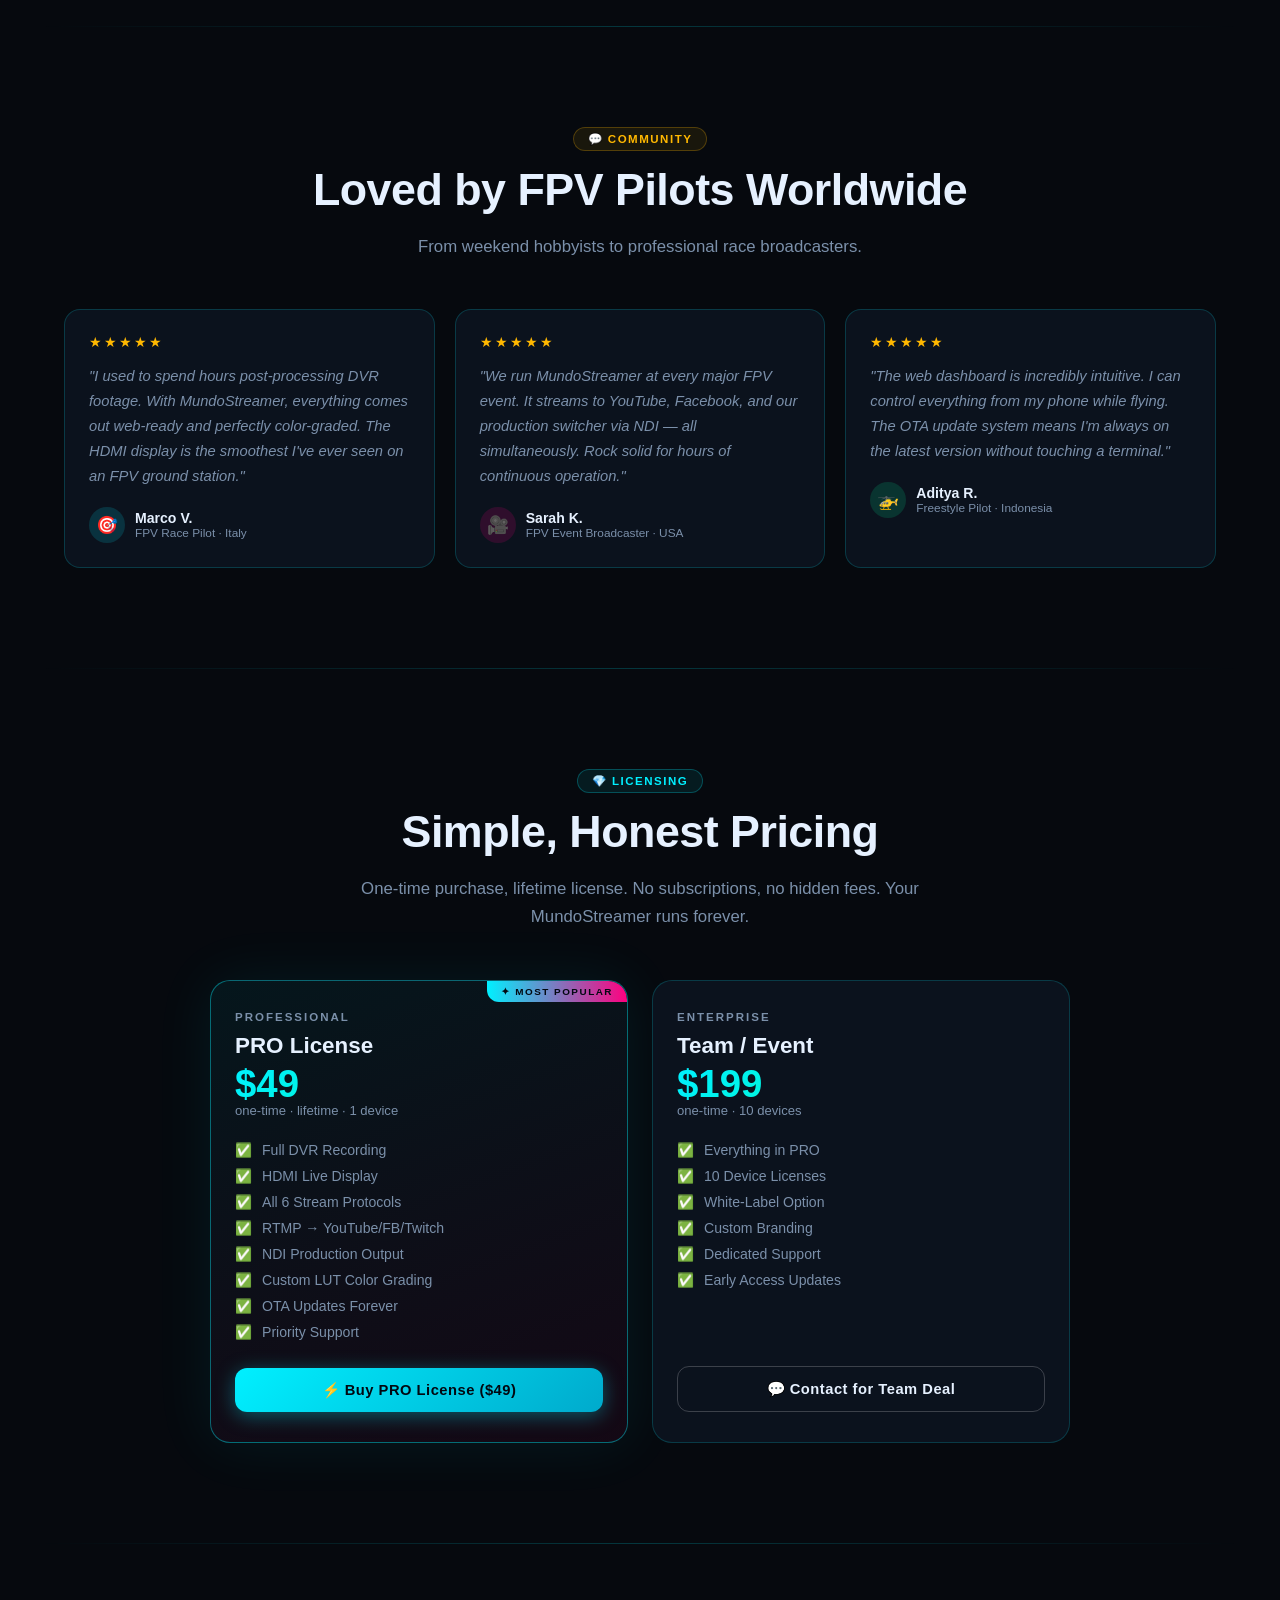
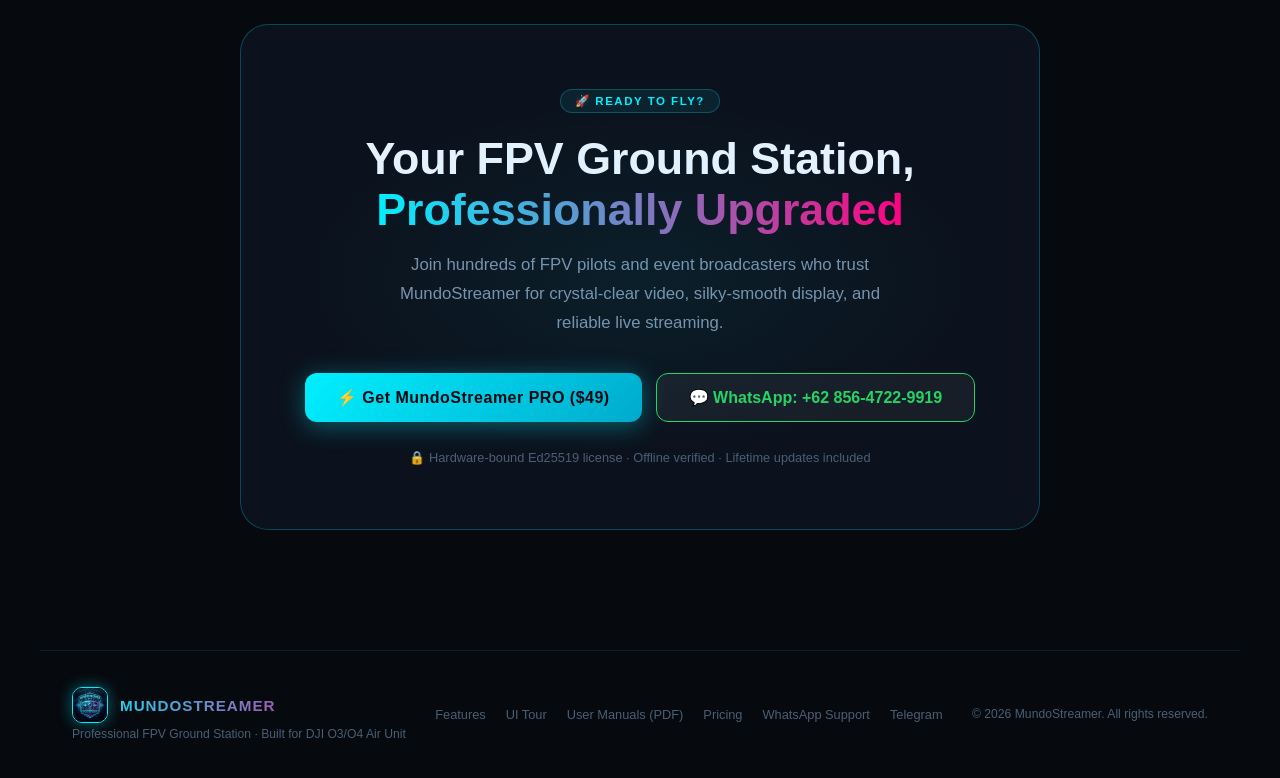
==== commit 25d5a454: "docs(site): align manual card metadata and descriptions to user-centric release" ====
--- a/index.html
+++ b/index.html
@@ -1709,18 +1709,18 @@
           <div style="font-size:2.2rem;margin-bottom:10px;">🇮🇩</div>
           <div class="feat-title" style="font-size:1.25rem;margin-bottom:6px;">Panduan Resmi Raspberry Pi 4B</div>
           <div style="font-size:0.8rem;color:var(--cyan);font-weight:700;margin-bottom:14px;">
-            Bahasa Indonesia · v2.4.1 Production Release · 16 Halaman · 6.8 MB PDF
+            Bahasa Indonesia · v2.4.1 Production Release · 16 Halaman · 7.6 MB PDF
           </div>
           <p class="feat-desc" style="font-size:0.85rem;line-height:1.6;margin-bottom:16px;">
             Panduan lengkap operasional lapangan khusus hardware Raspberry Pi 4B. Memuat skema pengkabelan Micro-HDMI 0,
-            kabel Y-splitter USB-C OTG, Wi-Fi onboard CYW43455, ekspor log diagnostik multi-flight,
-            update patch offline (.mscf/.zip), dan mitigasi keamanan 5 lapis BCM2711.
+            kabel Y-splitter USB-C OTG, hotspot Wi-Fi onboard, ekspor log diagnostik 1-klik,
+            update patch offline (.mscf/.zip), dan sistem proteksi sistem operasi mandiri.
           </p>
           <ul style="list-style:none;padding:0;margin:0 0 20px 0;display:flex;flex-direction:column;gap:6px;font-size:0.8rem;color:var(--text-muted);">
             <li><span style="color:var(--green);font-weight:bold;">✓</span> Diagram Skema Pengkabelan Port Fisik RPi 4B</li>
-            <li><span style="color:var(--green);font-weight:bold;">✓</span> Aturan Micro-HDMI 0 &amp; Zero-Copy Direct DRM Scanout (60 FPS)</li>
-            <li><span style="color:var(--green);font-weight:bold;">✓</span> Perekaman Bitstream H.265 Murni ke SSD USB 3.0</li>
-            <li><span style="color:var(--green);font-weight:bold;">✓</span> Ekspor Log Multi-Flight &amp; Offline Patch (.mscf / .zip)</li>
+            <li><span style="color:var(--green);font-weight:bold;">✓</span> Panduan Micro-HDMI 0 &amp; Siaran HDMI 60 FPS Murni</li>
+            <li><span style="color:var(--green);font-weight:bold;">✓</span> Perekaman Bitstream H.265 Murni ke Flashdisk / SSD USB 3.0</li>
+            <li><span style="color:var(--green);font-weight:bold;">✓</span> Ekspor Log Diagnostik 1-Klik &amp; Patch Offline (.mscf / .zip)</li>
             <li><span style="color:var(--green);font-weight:bold;">✓</span> Layanan WhatsApp Dukungan Teknis Resmi</li>
           </ul>
         </div>
@@ -1738,18 +1738,18 @@
           <div style="font-size:2.2rem;margin-bottom:10px;">🇬🇧</div>
           <div class="feat-title" style="font-size:1.25rem;margin-bottom:6px;">Official Manual Raspberry Pi 4B</div>
           <div style="font-size:0.8rem;color:var(--cyan);font-weight:700;margin-bottom:14px;">
-            English Edition · v2.4.1 Production Release · 16 Pages · 6.8 MB PDF
+            English Edition · v2.4.1 Production Release · 16 Pages · 7.6 MB PDF
           </div>
           <p class="feat-desc" style="font-size:0.85rem;line-height:1.6;margin-bottom:16px;">
             Comprehensive international operational manual tailored for Raspberry Pi 4B appliances.
-            Features hardware I/O topology, Micro-HDMI 0 direct KMS routing, USB-C OTG Y-splitter wiring,
-            built-in Wi-Fi setup, multi-flight diagnostics export, and offline hotfix patching.
+            Features hardware I/O topology, Micro-HDMI 0 display output, USB-C OTG Y-splitter wiring,
+            built-in Wi-Fi hotspot setup, 1-click diagnostics export, and offline hotfix patching.
           </p>
           <ul style="list-style:none;padding:0;margin:0 0 20px 0;display:flex;flex-direction:column;gap:6px;font-size:0.8rem;color:var(--text-muted);">
             <li><span style="color:var(--cyan);font-weight:bold;">✓</span> Raspberry Pi 4B Hardware Wiring Diagram</li>
-            <li><span style="color:var(--cyan);font-weight:bold;">✓</span> Micro-HDMI 0 Zero-Copy DRM Pipeline (60.0 FPS)</li>
-            <li><span style="color:var(--cyan);font-weight:bold;">✓</span> Pure H.265 Bitstream DVR to USB 3.0 SSD</li>
-            <li><span style="color:var(--cyan);font-weight:bold;">✓</span> Multi-Flight Diagnostic Exporter &amp; Offline Patch (.mscf)</li>
+            <li><span style="color:var(--cyan);font-weight:bold;">✓</span> Micro-HDMI 0 Native 60 FPS Field Display</li>
+            <li><span style="color:var(--cyan);font-weight:bold;">✓</span> Pure H.265 Bitstream DVR to USB 3.0 Storage</li>
+            <li><span style="color:var(--cyan);font-weight:bold;">✓</span> 1-Click Diagnostic Exporter &amp; Offline Patch (.mscf)</li>
             <li><span style="color:var(--cyan);font-weight:bold;">✓</span> Priority WhatsApp Customer &amp; Pilot Support</li>
           </ul>
         </div>
@@ -1765,8 +1765,8 @@
     <div style="display:flex;align-items:center;gap:10px;margin-bottom:15px;">
       <span style="font-size:1.8rem;">🪨</span>
       <div>
-        <h3 style="margin:0;font-size:1.3rem;color:var(--text-main);font-weight:800;">Radxa ROCK 3A Edition (RK3568)</h3>
-        <p style="margin:2px 0 0 0;font-size:0.82rem;color:var(--cyan);">Rockchip RK3568 Quad-Core · ARM Mali-G52 GPU (Active 3D LUT &amp; Lens De-warp) · Full-Size HDMI</p>
+        <h3 style="margin:0;font-size:1.3rem;color:var(--text-main);font-weight:800;">Radxa ROCK 3A Edition</h3>
+        <p style="margin:2px 0 0 0;font-size:0.82rem;color:var(--cyan);">Active 3D LUT &amp; Lens De-warp On-Demand · Full-Size HDMI · Long-Range Wi-Fi Antenna</p>
       </div>
     </div>
 
@@ -1780,18 +1780,18 @@
           <div style="font-size:2.2rem;margin-bottom:10px;">🇮🇩</div>
           <div class="feat-title" style="font-size:1.25rem;margin-bottom:6px;">Panduan Pengguna Resmi</div>
           <div style="font-size:0.8rem;color:var(--cyan);font-weight:700;margin-bottom:14px;">
-            Bahasa Indonesia · v2.4.0 Hardened Edition · 16 Halaman · 7.7 MB PDF
+            Bahasa Indonesia · v2.4.1 Production Release · 16 Halaman · 8.8 MB PDF
           </div>
           <p class="feat-desc" style="font-size:0.85rem;line-height:1.6;margin-bottom:16px;">
-            Panduan lengkap berbahasa Indonesia dengan tangkapan layar seluruh 10 tab Web UI.
-            Memuat panduan koneksi cepat 2 menit, peta port Radxa ROCK 3A, proteksi 5 lapis enterprise,
-            update .msuf, rekam DVR H.265, fitur replay instan HDMI, dan nomor WhatsApp teknisi resmi.
+            Panduan lengkap berbahasa Indonesia dengan tangkapan layar seluruh 10 tab Web Console.
+            Memuat panduan koneksi cepat 2 menit, peta port Radxa ROCK 3A, posisi saklar USB OTG,
+            update .msuf, rekam DVR H.265, fitur pemutaran ulang HDMI instan, dan nomor WhatsApp teknisi resmi.
           </p>
           <ul style="list-style:none;padding:0;margin:0 0 20px 0;display:flex;flex-direction:column;gap:6px;font-size:0.8rem;color:var(--text-muted);">
-            <li><span style="color:var(--green);font-weight:bold;">✓</span> 12+ Tangkapan Layar Web UI Asli</li>
-            <li><span style="color:var(--green);font-weight:bold;">✓</span> Panduan Saklar Fisik OTG &amp; Port I/O</li>
-            <li><span style="color:var(--green);font-weight:bold;">✓</span> Tutorial Streaming OBS &amp; Replay HDMI</li>
-            <li><span style="color:var(--green);font-weight:bold;">✓</span> Proteksi 5 Lapis &amp; Update OTA (.msuf)</li>
+            <li><span style="color:var(--green);font-weight:bold;">✓</span> 12+ Tangkapan Layar Web UI Asli &amp; Panduan Tab</li>
+            <li><span style="color:var(--green);font-weight:bold;">✓</span> Panduan Saklar Fisik OTG &amp; Port I/O Radxa</li>
+            <li><span style="color:var(--green);font-weight:bold;">✓</span> Tutorial Siaran Layar Ponsel &amp; Pemutaran Rekaman HDMI</li>
+            <li><span style="color:var(--green);font-weight:bold;">✓</span> Tab 3D LUT Cinematic &amp; Lens De-warp On-Demand</li>
             <li><span style="color:var(--green);font-weight:bold;">✓</span> Kontak WhatsApp Layanan Pelanggan</li>
           </ul>
         </div>
@@ -1809,12 +1809,12 @@
           <div style="font-size:2.2rem;margin-bottom:10px;">🇬🇧</div>
           <div class="feat-title" style="font-size:1.25rem;margin-bottom:6px;">Official User Manual</div>
           <div style="font-size:0.8rem;color:var(--cyan);font-weight:700;margin-bottom:14px;">
-            English Edition · v2.4.0 Hardened Edition · 16 Pages · 7.7 MB PDF
+            English Edition · v2.4.1 Production Release · 16 Pages · 8.8 MB PDF
           </div>
           <p class="feat-desc" style="font-size:0.85rem;line-height:1.6;margin-bottom:16px;">
-            Comprehensive international field operations manual. Features full hardware topology,
-            2-minute rapid deployment steps, 5-layer enterprise security architecture, .msuf cryptographic updates,
-            WebRTC &amp; NDI broadcast workflows, instant HDMI replay, and complete troubleshooting matrices.
+            Comprehensive international field operations manual. Features full Radxa hardware topology,
+            2-minute rapid deployment steps, OTG slide switch setting, .msuf cryptographic updates,
+            mobile live spectator view, instant HDMI replay, and complete troubleshooting matrices.
           </p>
           <ul style="list-style:none;padding:0;margin:0 0 20px 0;display:flex;flex-direction:column;gap:6px;font-size:0.8rem;color:var(--text-muted);">
             <li><span style="color:var(--cyan);font-weight:bold;">✓</span> Full HD Web Dashboard Screenshots</li>
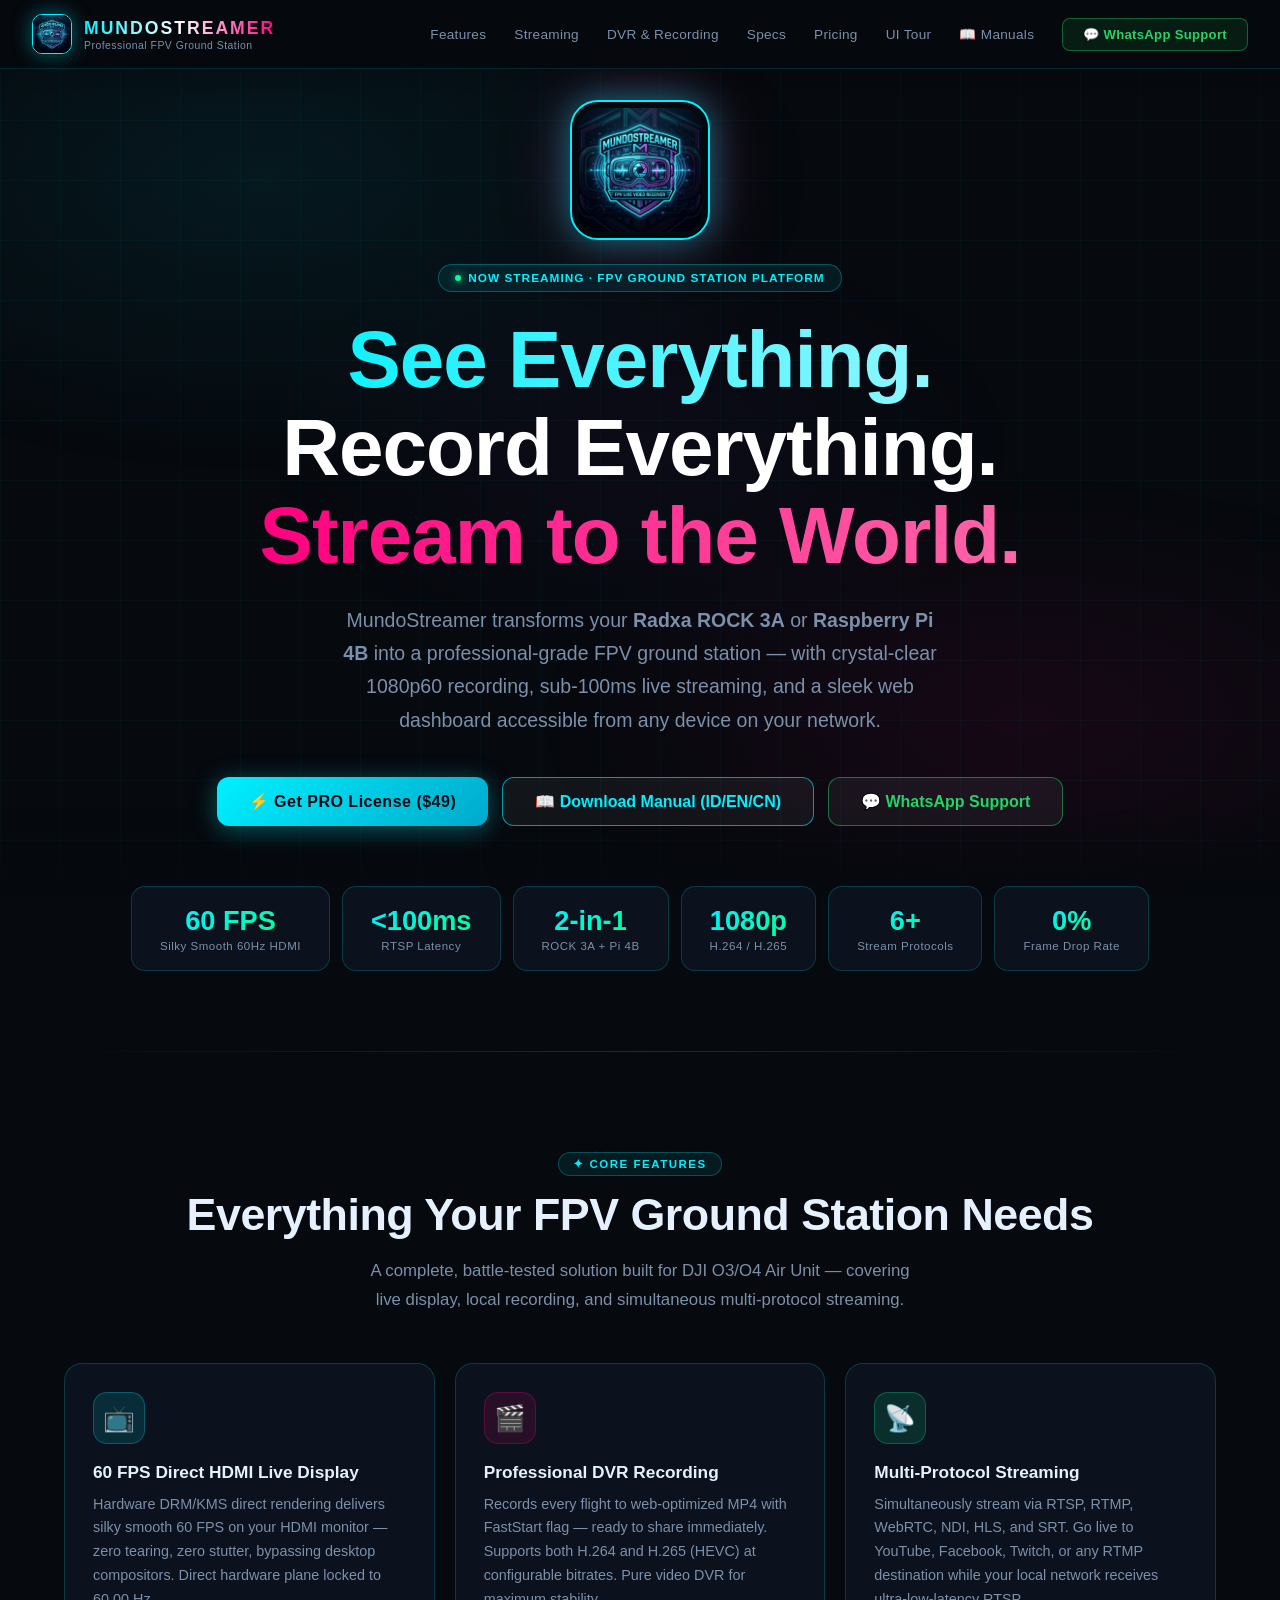
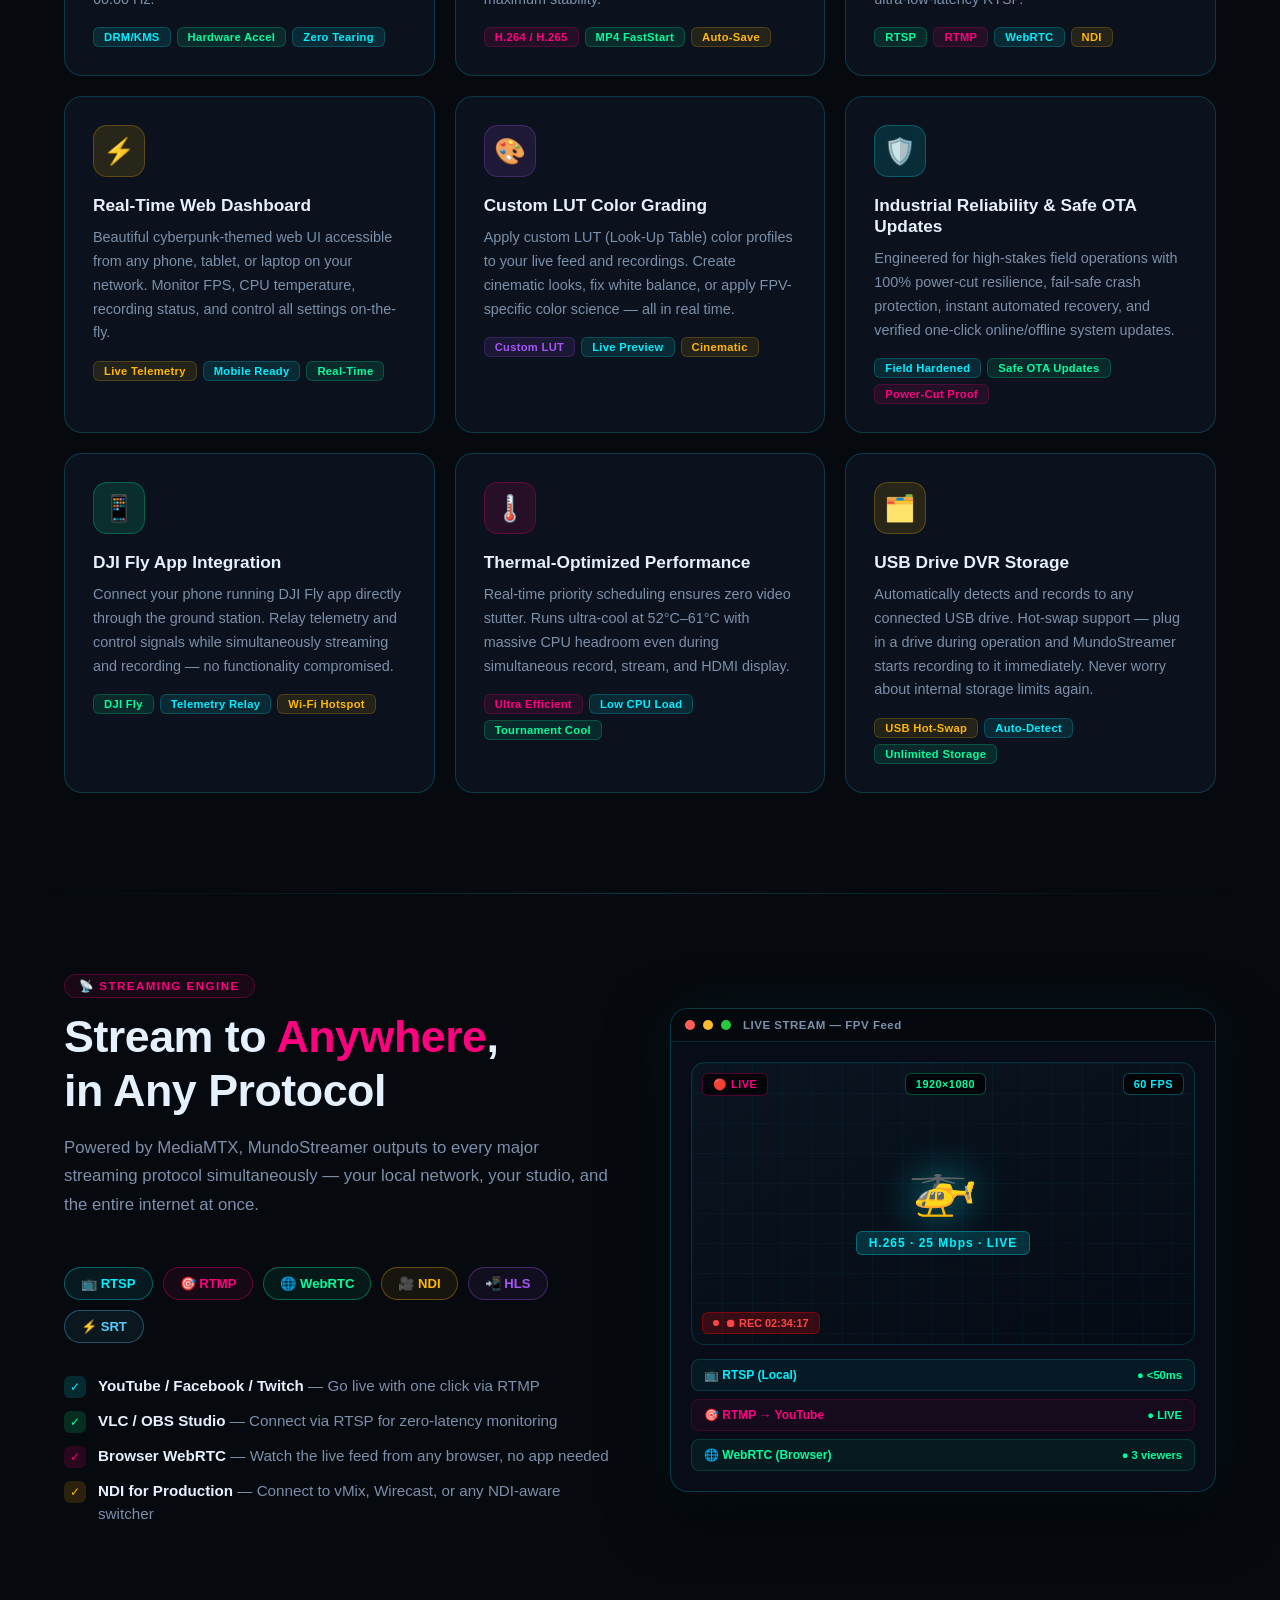
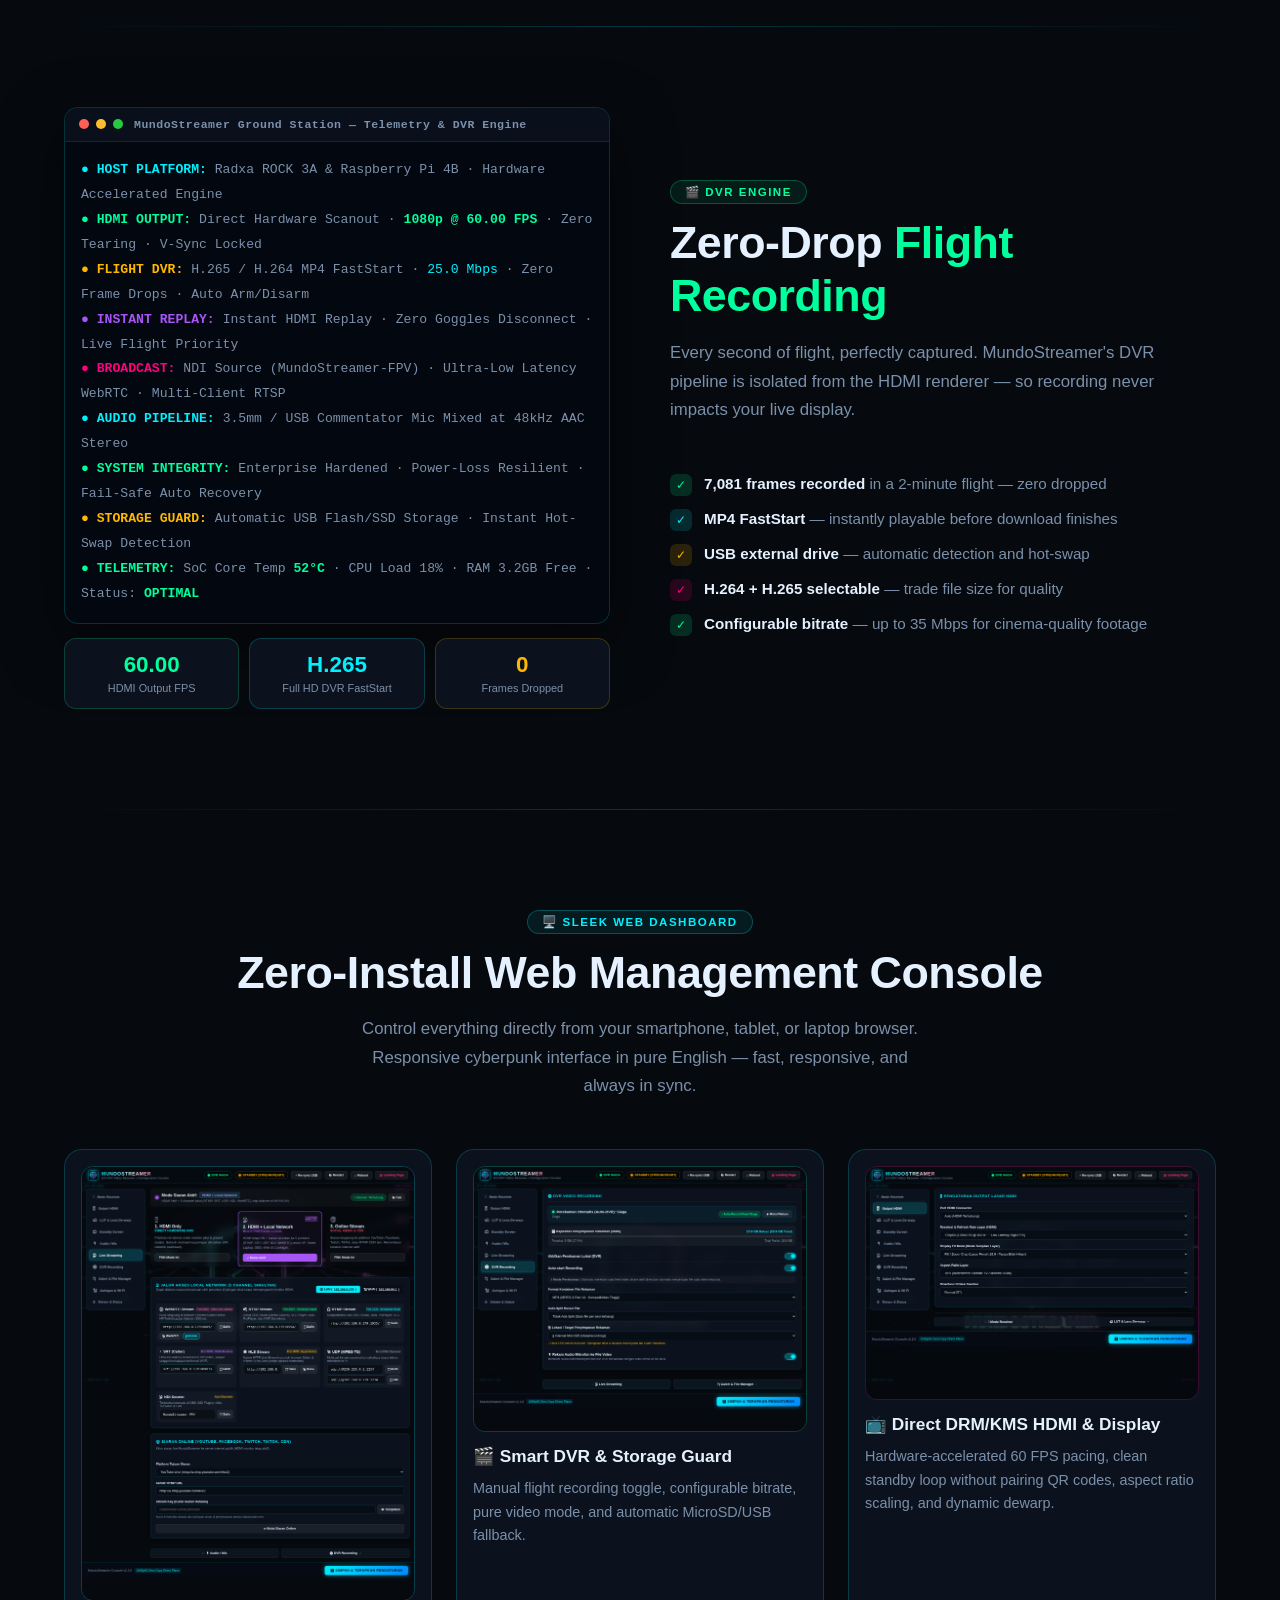
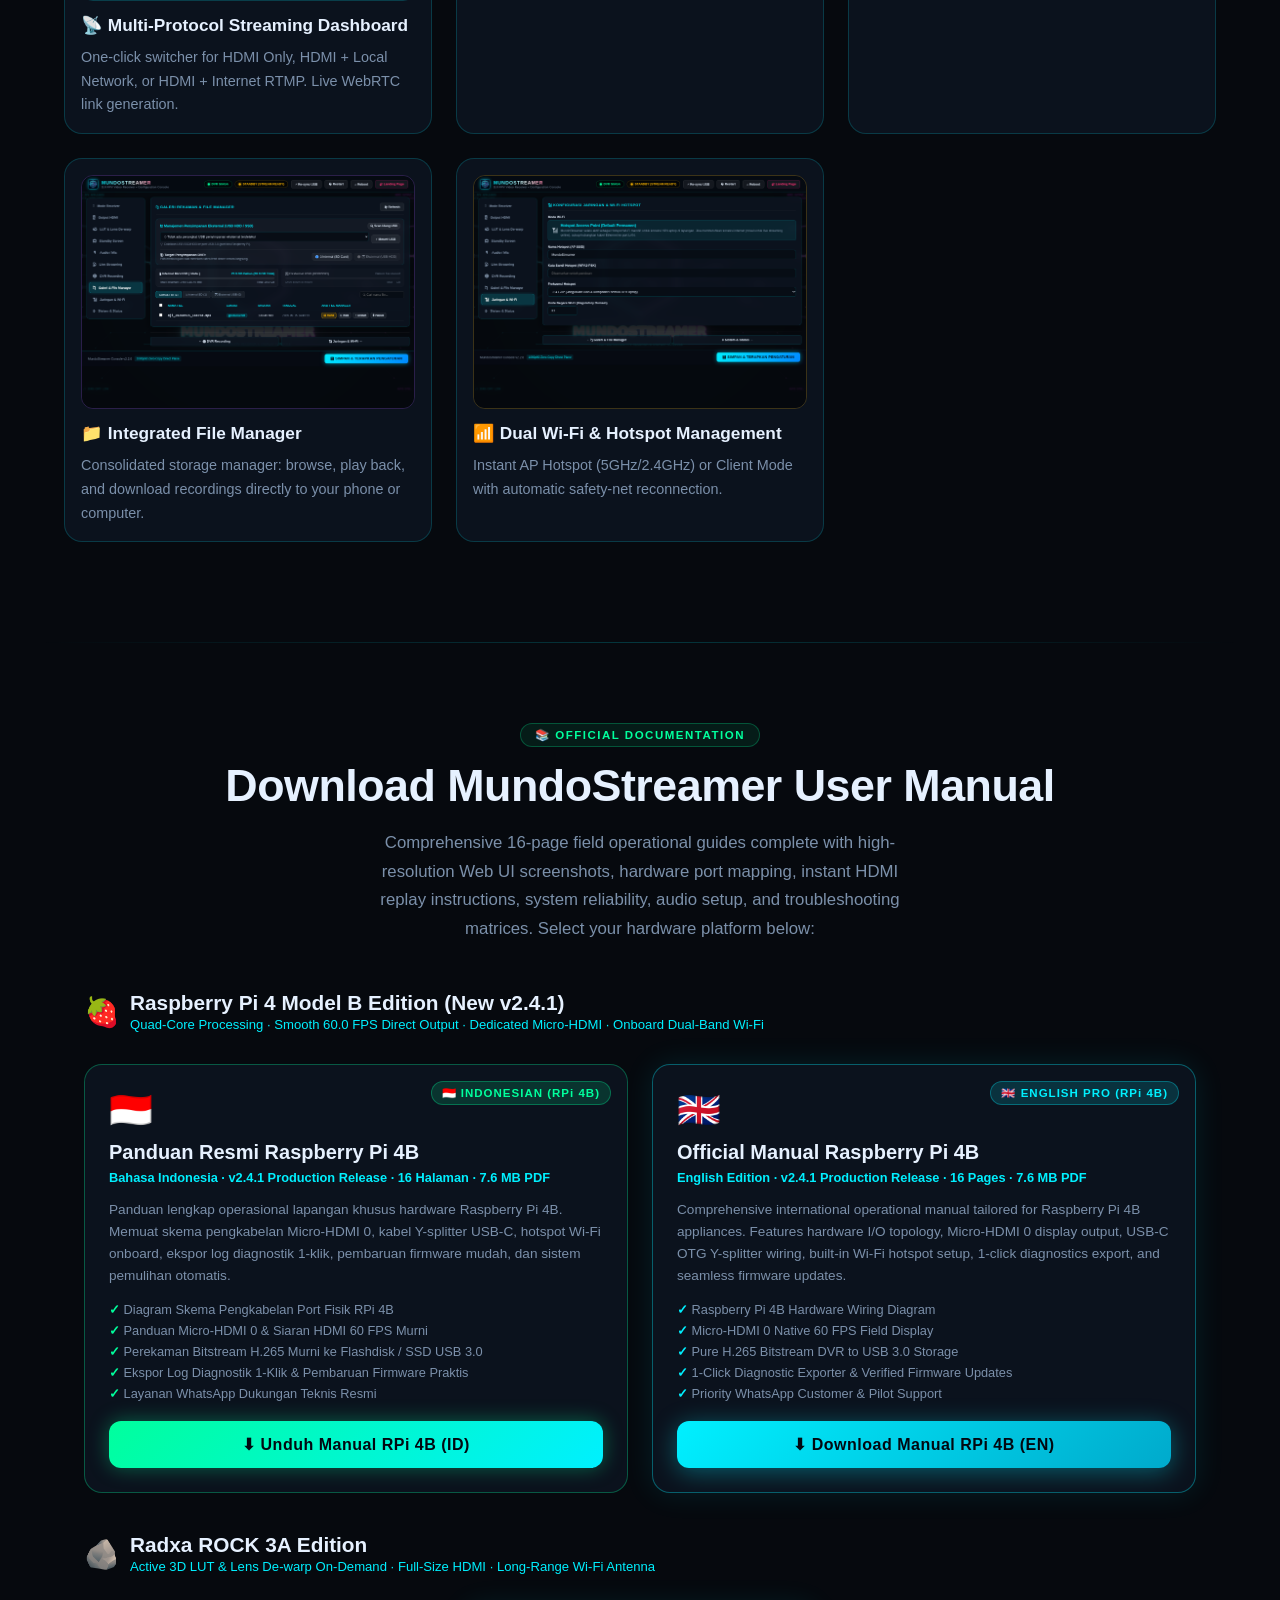
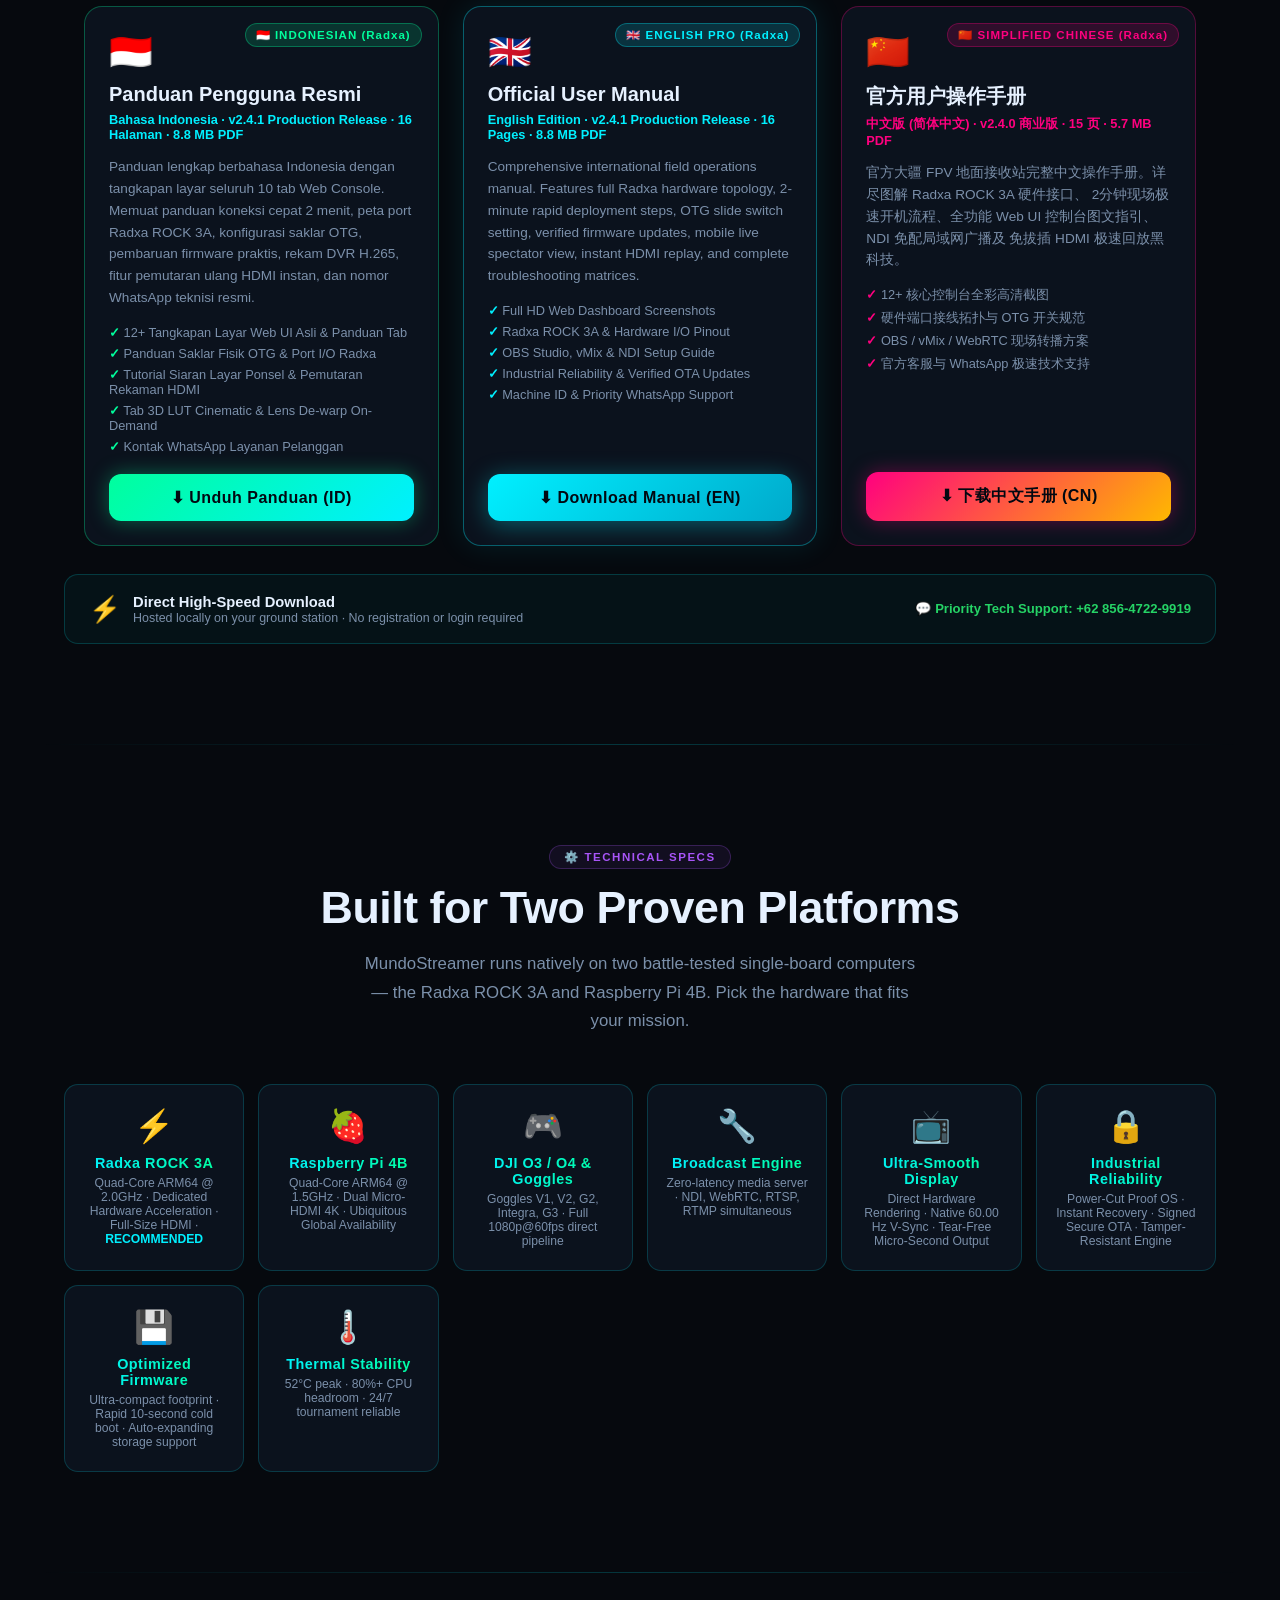
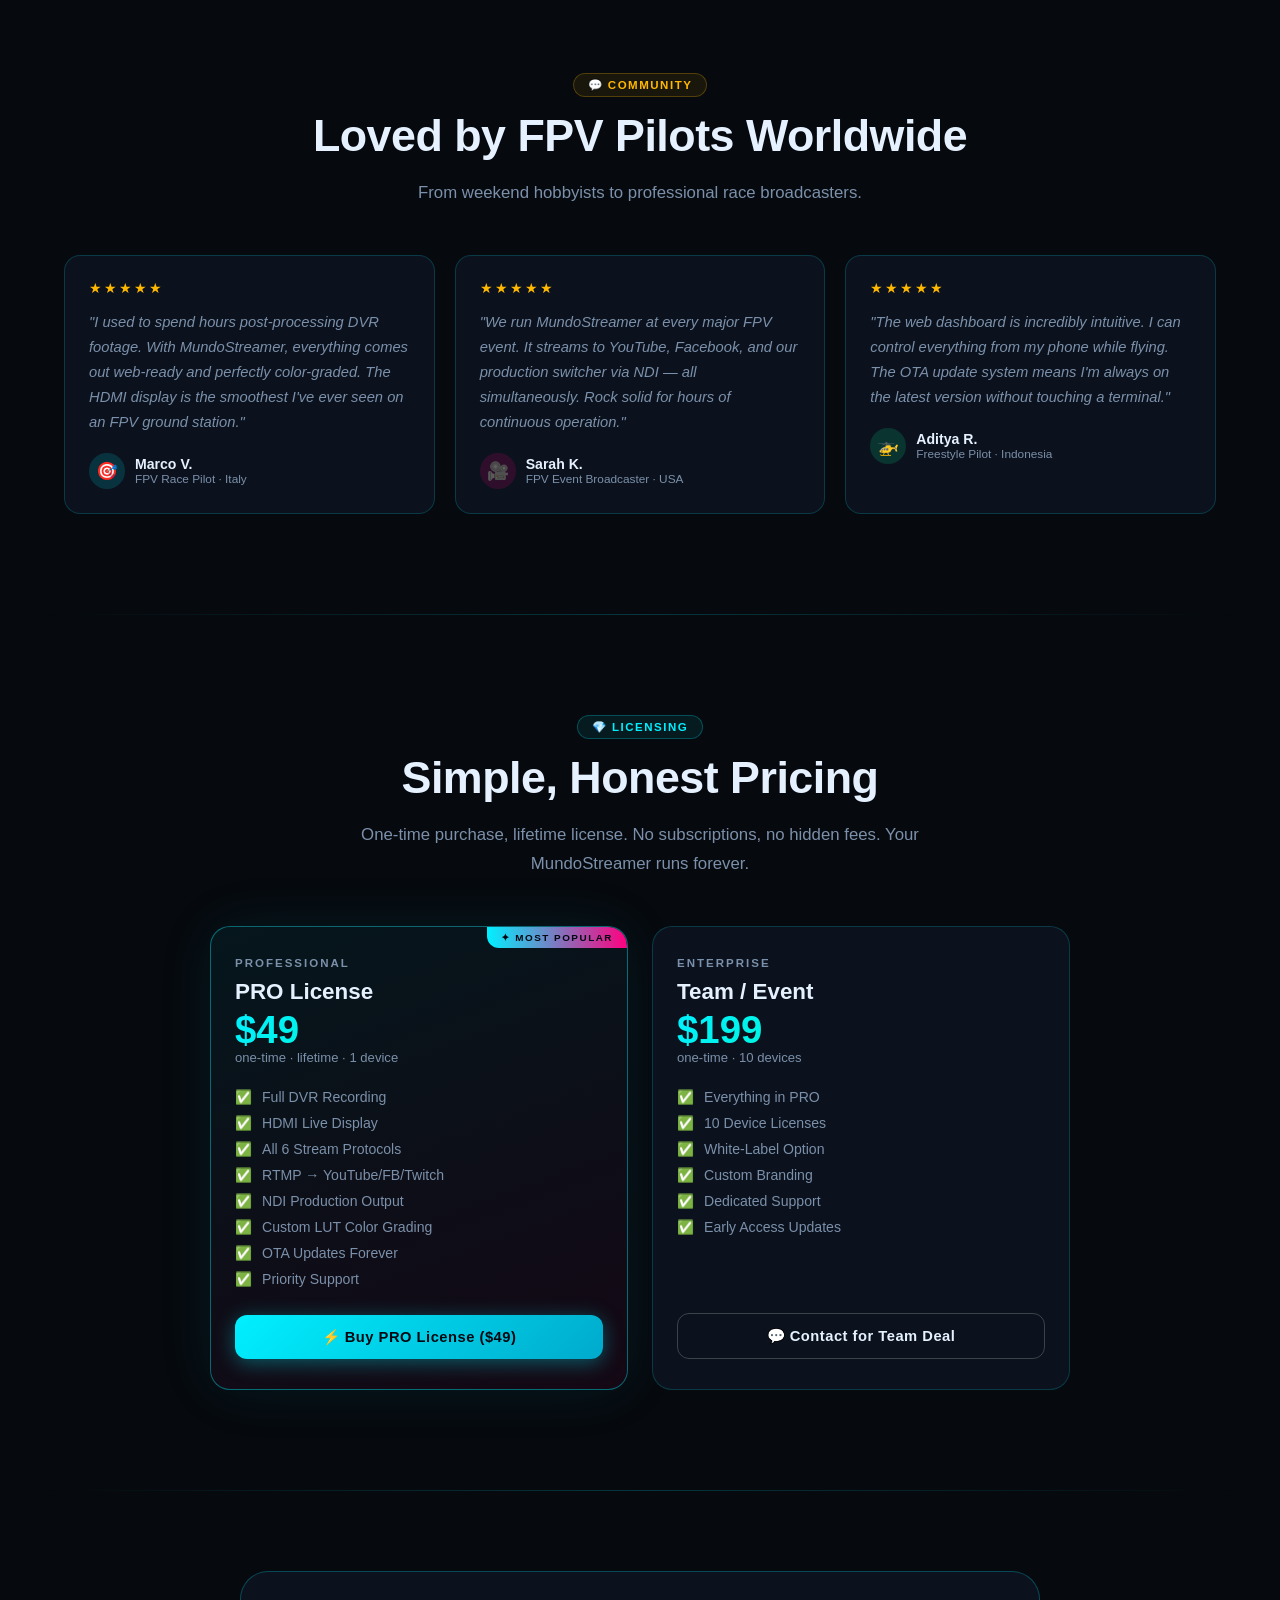
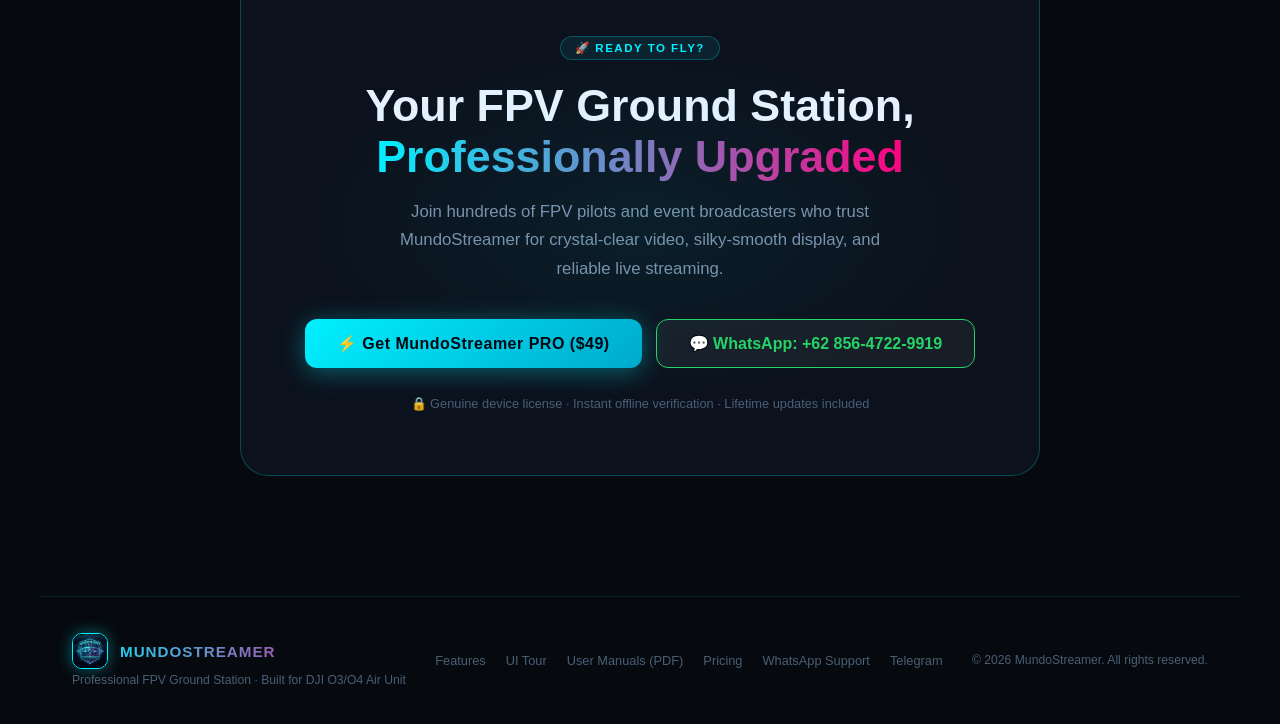
==== commit bc22a5dc: "Security & privacy audit: clean proprietary architectural details and unexpose patch archives" ====
--- a/index.html
+++ b/index.html
@@ -4,7 +4,7 @@
   <meta charset="UTF-8">
   <meta name="viewport" content="width=device-width, initial-scale=1.0">
   <title>MundoStreamer — Professional FPV Ground Station</title>
-  <meta name="description" content="The ultimate FPV ground station solution. Crystal-clear 1080p@60fps recording, ultra-low latency streaming, direct HDMI 60Hz display, and professional DVR — powered by Radxa ROCK 3A or Raspberry Pi 4B (Rockchip RK3568 & BCM2711).">
+  <meta name="description" content="The ultimate FPV ground station solution. Crystal-clear 1080p@60fps recording, ultra-low latency streaming, direct HDMI 60Hz display, and professional DVR — powered by Radxa ROCK 3A or Raspberry Pi 4B.">
   <style>
     :root {
       --bg-base: #06090e;
@@ -1395,15 +1395,15 @@
 
     <div class="feat-card cyan reveal reveal-delay-3">
       <div class="feat-icon icon-cyan">🛡️</div>
-      <div class="feat-title">5-Layer Enterprise Security &amp; .msuf OTA</div>
+      <div class="feat-title">Industrial Reliability &amp; Safe OTA Updates</div>
       <p class="feat-desc">
-        Hardware-bound Ed25519 licensing with stripped native ARM64 ELF binaries, Sentinel gatekeeper with barcode lockscreen,
-        tamper-proof encrypted .msuf updates, and persistent read-only (/ro) OverlayFS partition for 100% power-cut resilience.
+        Engineered for high-stakes field operations with 100% power-cut resilience, fail-safe crash protection,
+        instant automated recovery, and verified one-click online/offline system updates.
       </p>
       <div class="feat-tags">
-        <span class="feat-tag tag-cyan">5-Layer Security</span>
-        <span class="feat-tag tag-green">.msuf Signed OTA</span>
-        <span class="feat-tag tag-magenta">Read-Only Rootfs</span>
+        <span class="feat-tag tag-cyan">Field Hardened</span>
+        <span class="feat-tag tag-green">Safe OTA Updates</span>
+        <span class="feat-tag tag-magenta">Power-Cut Proof</span>
       </div>
     </div>
 
@@ -1426,13 +1426,13 @@
       <div class="feat-icon icon-magenta">🌡️</div>
       <div class="feat-title">Thermal-Optimized Performance</div>
       <p class="feat-desc">
-        Smart CPU scheduling with Nice=-15 priority ensures the streaming pipeline always wins.
-        Stable at 61°C with only ~20% CPU usage even during simultaneous record + stream + display.
+        Real-time priority scheduling ensures zero video stutter.
+        Runs ultra-cool at 52°C–61°C with massive CPU headroom even during simultaneous record, stream, and HDMI display.
       </p>
       <div class="feat-tags">
-        <span class="feat-tag tag-magenta">Nice=-15</span>
-        <span class="feat-tag tag-cyan">~20% CPU</span>
-        <span class="feat-tag tag-green">61°C Stable</span>
+        <span class="feat-tag tag-magenta">Ultra Efficient</span>
+        <span class="feat-tag tag-cyan">Low CPU Load</span>
+        <span class="feat-tag tag-green">Tournament Cool</span>
       </div>
     </div>
 
@@ -1589,14 +1589,14 @@
           <div class="demo-title">MundoStreamer Ground Station — Telemetry &amp; DVR Engine</div>
         </div>
         <div class="terminal-body" style="font-family:'Courier New', monospace; font-size:0.80rem; line-height:1.6; padding:16px;">
-          <div class="t-line"><span style="color:#00f0ff;font-weight:700;">● HOST SYSTEM:</span> <span class="t-out">Radxa ROCK 3A · Rockchip RK3568 Quad-Core ARM Cortex-A55 @ 2.0 GHz · Mali-G52 GPU</span></div>
-          <div class="t-line"><span style="color:#00ff9d;font-weight:700;">● HDMI OUTPUT:</span> <span class="t-out">Direct KMS Hardware Plane · </span><span style="color:#00ff9d;font-weight:700;">1080p @ 60.00 FPS</span><span class="t-out"> · Zero Tearing · V-Sync Locked</span></div>
-          <div class="t-line"><span style="color:#ffb800;font-weight:700;">● FLIGHT DVR:</span> <span class="t-out">H.265 (HEVC) MP4 FastStart · </span><span style="color:#00f0ff;">25.0 Mbps</span><span class="t-out"> · Zero Frame Drops · Auto Arm/Disarm</span></div>
-          <div class="t-line"><span style="color:#a855f7;font-weight:700;">● INSTANT REPLAY:</span> <span class="t-out">HDMI Symlink Direct Replay · Zero Goggles USB Disconnect · Live Flight Priority</span></div>
-          <div class="t-line"><span style="color:#ff007f;font-weight:700;">● BROADCAST:</span> <span class="t-out">NDI Source (MundoStreamer-FPV) · WebRTC (&lt;150ms) · RTSP Server (Port 8554)</span></div>
-          <div class="t-line"><span style="color:#00f0ff;font-weight:700;">● AUDIO PIPELINE:</span> <span class="t-out">3.5mm TRRS Commentator Mic (RK809 Codec) Mixed at 48kHz AAC Stereo</span></div>
-          <div class="t-line"><span style="color:#00ff9d;font-weight:700;">● SECURITY ENGINE:</span> <span class="t-out">5-Layer Enterprise Hardening · Ed25519 Hardware-Bound · Native ARM64 ELF Stripped</span></div>
-          <div class="t-line"><span style="color:#ffb800;font-weight:700;">● STORAGE INTEGRITY:</span> <span class="t-out">Persistent Read-Only (/ro) OverlayFS · Power-Cut Resilient · 579 MB Golden Master</span></div>
+          <div class="t-line"><span style="color:#00f0ff;font-weight:700;">● HOST PLATFORM:</span> <span class="t-out">Radxa ROCK 3A &amp; Raspberry Pi 4B · Hardware Accelerated Engine</span></div>
+          <div class="t-line"><span style="color:#00ff9d;font-weight:700;">● HDMI OUTPUT:</span> <span class="t-out">Direct Hardware Scanout · </span><span style="color:#00ff9d;font-weight:700;">1080p @ 60.00 FPS</span><span class="t-out"> · Zero Tearing · V-Sync Locked</span></div>
+          <div class="t-line"><span style="color:#ffb800;font-weight:700;">● FLIGHT DVR:</span> <span class="t-out">H.265 / H.264 MP4 FastStart · </span><span style="color:#00f0ff;">25.0 Mbps</span><span class="t-out"> · Zero Frame Drops · Auto Arm/Disarm</span></div>
+          <div class="t-line"><span style="color:#a855f7;font-weight:700;">● INSTANT REPLAY:</span> <span class="t-out">Instant HDMI Replay · Zero Goggles Disconnect · Live Flight Priority</span></div>
+          <div class="t-line"><span style="color:#ff007f;font-weight:700;">● BROADCAST:</span> <span class="t-out">NDI Source (MundoStreamer-FPV) · Ultra-Low Latency WebRTC · Multi-Client RTSP</span></div>
+          <div class="t-line"><span style="color:#00f0ff;font-weight:700;">● AUDIO PIPELINE:</span> <span class="t-out">3.5mm / USB Commentator Mic Mixed at 48kHz AAC Stereo</span></div>
+          <div class="t-line"><span style="color:#00ff9d;font-weight:700;">● SYSTEM INTEGRITY:</span> <span class="t-out">Enterprise Hardened · Power-Loss Resilient · Fail-Safe Auto Recovery</span></div>
+          <div class="t-line"><span style="color:#ffb800;font-weight:700;">● STORAGE GUARD:</span> <span class="t-out">Automatic USB Flash/SSD Storage · Instant Hot-Swap Detection</span></div>
           <div class="t-line"><span style="color:#00ff9d;font-weight:700;">● TELEMETRY:</span> <span class="t-out">SoC Core Temp </span><span style="color:#00ff9d;font-weight:700;">52°C</span><span class="t-out"> · CPU Load 18% · RAM 3.2GB Free · Status: </span><span style="color:#00ff9d;font-weight:700;">OPTIMAL</span></div>
         </div>
       </div>
@@ -1684,7 +1684,7 @@
     <h2 class="section-title">Download MundoStreamer User Manual</h2>
     <p class="section-desc">
       Comprehensive 16-page field operational guides complete with high-resolution Web UI screenshots,
-      hardware port mapping, instant HDMI replay instructions, 5-layer enterprise security, audio setup, and troubleshooting matrices.
+      hardware port mapping, instant HDMI replay instructions, system reliability, audio setup, and troubleshooting matrices.
       Select your hardware platform below:
     </p>
   </div>
@@ -1695,7 +1695,7 @@
       <span style="font-size:1.8rem;">🍓</span>
       <div>
         <h3 style="margin:0;font-size:1.3rem;color:var(--text-main);font-weight:800;">Raspberry Pi 4 Model B Edition (New v2.4.1)</h3>
-        <p style="margin:2px 0 0 0;font-size:0.82rem;color:var(--cyan);">BCM2711 ARMv8 Cortex-A72 · Zero-Copy Direct DRM Scanout (60.0 FPS) · Micro-HDMI 0 · Onboard Wi-Fi</p>
+        <p style="margin:2px 0 0 0;font-size:0.82rem;color:var(--cyan);">Quad-Core Processing · Smooth 60.0 FPS Direct Output · Dedicated Micro-HDMI · Onboard Dual-Band Wi-Fi</p>
       </div>
     </div>
 
@@ -1713,14 +1713,14 @@
           </div>
           <p class="feat-desc" style="font-size:0.85rem;line-height:1.6;margin-bottom:16px;">
             Panduan lengkap operasional lapangan khusus hardware Raspberry Pi 4B. Memuat skema pengkabelan Micro-HDMI 0,
-            kabel Y-splitter USB-C OTG, hotspot Wi-Fi onboard, ekspor log diagnostik 1-klik,
-            update patch offline (.mscf/.zip), dan sistem proteksi sistem operasi mandiri.
+            kabel Y-splitter USB-C, hotspot Wi-Fi onboard, ekspor log diagnostik 1-klik,
+            pembaruan firmware mudah, dan sistem pemulihan otomatis.
           </p>
           <ul style="list-style:none;padding:0;margin:0 0 20px 0;display:flex;flex-direction:column;gap:6px;font-size:0.8rem;color:var(--text-muted);">
             <li><span style="color:var(--green);font-weight:bold;">✓</span> Diagram Skema Pengkabelan Port Fisik RPi 4B</li>
             <li><span style="color:var(--green);font-weight:bold;">✓</span> Panduan Micro-HDMI 0 &amp; Siaran HDMI 60 FPS Murni</li>
             <li><span style="color:var(--green);font-weight:bold;">✓</span> Perekaman Bitstream H.265 Murni ke Flashdisk / SSD USB 3.0</li>
-            <li><span style="color:var(--green);font-weight:bold;">✓</span> Ekspor Log Diagnostik 1-Klik &amp; Patch Offline (.mscf / .zip)</li>
+            <li><span style="color:var(--green);font-weight:bold;">✓</span> Ekspor Log Diagnostik 1-Klik &amp; Pembaruan Firmware Praktis</li>
             <li><span style="color:var(--green);font-weight:bold;">✓</span> Layanan WhatsApp Dukungan Teknis Resmi</li>
           </ul>
         </div>
@@ -1743,13 +1743,13 @@
           <p class="feat-desc" style="font-size:0.85rem;line-height:1.6;margin-bottom:16px;">
             Comprehensive international operational manual tailored for Raspberry Pi 4B appliances.
             Features hardware I/O topology, Micro-HDMI 0 display output, USB-C OTG Y-splitter wiring,
-            built-in Wi-Fi hotspot setup, 1-click diagnostics export, and offline hotfix patching.
+            built-in Wi-Fi hotspot setup, 1-click diagnostics export, and seamless firmware updates.
           </p>
           <ul style="list-style:none;padding:0;margin:0 0 20px 0;display:flex;flex-direction:column;gap:6px;font-size:0.8rem;color:var(--text-muted);">
             <li><span style="color:var(--cyan);font-weight:bold;">✓</span> Raspberry Pi 4B Hardware Wiring Diagram</li>
             <li><span style="color:var(--cyan);font-weight:bold;">✓</span> Micro-HDMI 0 Native 60 FPS Field Display</li>
             <li><span style="color:var(--cyan);font-weight:bold;">✓</span> Pure H.265 Bitstream DVR to USB 3.0 Storage</li>
-            <li><span style="color:var(--cyan);font-weight:bold;">✓</span> 1-Click Diagnostic Exporter &amp; Offline Patch (.mscf)</li>
+            <li><span style="color:var(--cyan);font-weight:bold;">✓</span> 1-Click Diagnostic Exporter &amp; Verified Firmware Updates</li>
             <li><span style="color:var(--cyan);font-weight:bold;">✓</span> Priority WhatsApp Customer &amp; Pilot Support</li>
           </ul>
         </div>
@@ -1760,7 +1760,7 @@
     </div>
   </div>
 
-  <!-- Hardware Platform 2: Radxa ROCK 3A (RK3568) -->
+  <!-- Hardware Platform 2: Radxa ROCK 3A -->
   <div style="max-width:1200px;margin:20px auto 10px auto;padding:0 20px;">
     <div style="display:flex;align-items:center;gap:10px;margin-bottom:15px;">
       <span style="font-size:1.8rem;">🪨</span>
@@ -1784,8 +1784,8 @@
           </div>
           <p class="feat-desc" style="font-size:0.85rem;line-height:1.6;margin-bottom:16px;">
             Panduan lengkap berbahasa Indonesia dengan tangkapan layar seluruh 10 tab Web Console.
-            Memuat panduan koneksi cepat 2 menit, peta port Radxa ROCK 3A, posisi saklar USB OTG,
-            update .msuf, rekam DVR H.265, fitur pemutaran ulang HDMI instan, dan nomor WhatsApp teknisi resmi.
+            Memuat panduan koneksi cepat 2 menit, peta port Radxa ROCK 3A, konfigurasi saklar OTG,
+            pembaruan firmware praktis, rekam DVR H.265, fitur pemutaran ulang HDMI instan, dan nomor WhatsApp teknisi resmi.
           </p>
           <ul style="list-style:none;padding:0;margin:0 0 20px 0;display:flex;flex-direction:column;gap:6px;font-size:0.8rem;color:var(--text-muted);">
             <li><span style="color:var(--green);font-weight:bold;">✓</span> 12+ Tangkapan Layar Web UI Asli &amp; Panduan Tab</li>
@@ -1813,14 +1813,14 @@
           </div>
           <p class="feat-desc" style="font-size:0.85rem;line-height:1.6;margin-bottom:16px;">
             Comprehensive international field operations manual. Features full Radxa hardware topology,
-            2-minute rapid deployment steps, OTG slide switch setting, .msuf cryptographic updates,
+            2-minute rapid deployment steps, OTG slide switch setting, verified firmware updates,
             mobile live spectator view, instant HDMI replay, and complete troubleshooting matrices.
           </p>
           <ul style="list-style:none;padding:0;margin:0 0 20px 0;display:flex;flex-direction:column;gap:6px;font-size:0.8rem;color:var(--text-muted);">
             <li><span style="color:var(--cyan);font-weight:bold;">✓</span> Full HD Web Dashboard Screenshots</li>
             <li><span style="color:var(--cyan);font-weight:bold;">✓</span> Radxa ROCK 3A &amp; Hardware I/O Pinout</li>
             <li><span style="color:var(--cyan);font-weight:bold;">✓</span> OBS Studio, vMix &amp; NDI Setup Guide</li>
-            <li><span style="color:var(--cyan);font-weight:bold;">✓</span> 5-Layer Security Architecture &amp; .msuf OTA</li>
+            <li><span style="color:var(--cyan);font-weight:bold;">✓</span> Industrial Reliability &amp; Verified OTA Updates</li>
             <li><span style="color:var(--cyan);font-weight:bold;">✓</span> Machine ID &amp; Priority WhatsApp Support</li>
           </ul>
         </div>
@@ -1884,19 +1884,19 @@
     <h2 class="section-title">Built for Two Proven Platforms</h2>
     <p class="section-desc">
       MundoStreamer runs natively on two battle-tested single-board computers — 
-      the Radxa ROCK 3A (RK3568) and Raspberry Pi 4B (BCM2711). Pick the hardware that fits your mission.
+      the Radxa ROCK 3A and Raspberry Pi 4B. Pick the hardware that fits your mission.
     </p>
   </div>
   <div class="protocol-row reveal reveal-delay-1">
     <div class="proto-card">
       <div class="proto-icon">⚡</div>
       <div class="proto-name">Radxa ROCK 3A</div>
-      <div class="proto-desc">RK3568 Quad-Core A55 @ 2.0GHz · Mali-G52 GPU · Dedicated VPU · <strong style="color:var(--cyan);">RECOMMENDED</strong></div>
+      <div class="proto-desc">Quad-Core ARM64 @ 2.0GHz · Dedicated Hardware Acceleration · Full-Size HDMI · <strong style="color:var(--cyan);">RECOMMENDED</strong></div>
     </div>
     <div class="proto-card">
       <div class="proto-icon">🍓</div>
       <div class="proto-name">Raspberry Pi 4B</div>
-      <div class="proto-desc">BCM2711 Quad-Core Cortex-A72 @ 1.5GHz · VideoCore VI GPU · Broadcom SoC</div>
+      <div class="proto-desc">Quad-Core ARM64 @ 1.5GHz · Dual Micro-HDMI 4K · Ubiquitous Global Availability</div>
     </div>
     <div class="proto-card">
       <div class="proto-icon">🎮</div>
@@ -1905,23 +1905,23 @@
     </div>
     <div class="proto-card">
       <div class="proto-icon">🔧</div>
-      <div class="proto-name">MediaMTX &amp; NDI Engine</div>
+      <div class="proto-name">Broadcast Engine</div>
       <div class="proto-desc">Zero-latency media server · NDI, WebRTC, RTSP, RTMP simultaneous</div>
     </div>
     <div class="proto-card">
       <div class="proto-icon">📺</div>
-      <div class="proto-name">Direct KMS Plane</div>
-      <div class="proto-desc">Debian 12 Bookworm (ROCK 3A) · Raspberry Pi OS (Pi 4B) · Direct KMS plane · 60.00 Hz V-Sync</div>
+      <div class="proto-name">Ultra-Smooth Display</div>
+      <div class="proto-desc">Direct Hardware Rendering · Native 60.00 Hz V-Sync · Tear-Free Micro-Second Output</div>
     </div>
     <div class="proto-card">
       <div class="proto-icon">🔒</div>
-      <div class="proto-name">5-Layer Enterprise Security</div>
-      <div class="proto-desc">Ed25519 Hardware-Bound · Stripped ARM64 ELF · Sentinel Lockscreen · Signed .msuf OTA · Read-Only (/ro) OverlayFS</div>
+      <div class="proto-name">Industrial Reliability</div>
+      <div class="proto-desc">Power-Cut Proof OS · Instant Recovery · Signed Secure OTA · Tamper-Resistant Engine</div>
     </div>
     <div class="proto-card">
       <div class="proto-icon">💾</div>
-      <div class="proto-name">579 MB Golden Master</div>
-      <div class="proto-desc">Ultra-compact, stripped Debian 12 Bookworm image · Instant flashing &amp; auto-partition resize</div>
+      <div class="proto-name">Optimized Firmware</div>
+      <div class="proto-desc">Ultra-compact footprint · Rapid 10-second cold boot · Auto-expanding storage support</div>
     </div>
     <div class="proto-card">
       <div class="proto-icon">🌡️</div>
@@ -2060,7 +2060,7 @@
       </a>
     </div>
     <div style="margin-top:28px;font-size:0.8rem;color:var(--text-dim);">
-      🔒 Hardware-bound Ed25519 license · Offline verified · Lifetime updates included
+      🔒 Genuine device license · Instant offline verification · Lifetime updates included
     </div>
   </div>
 </div>
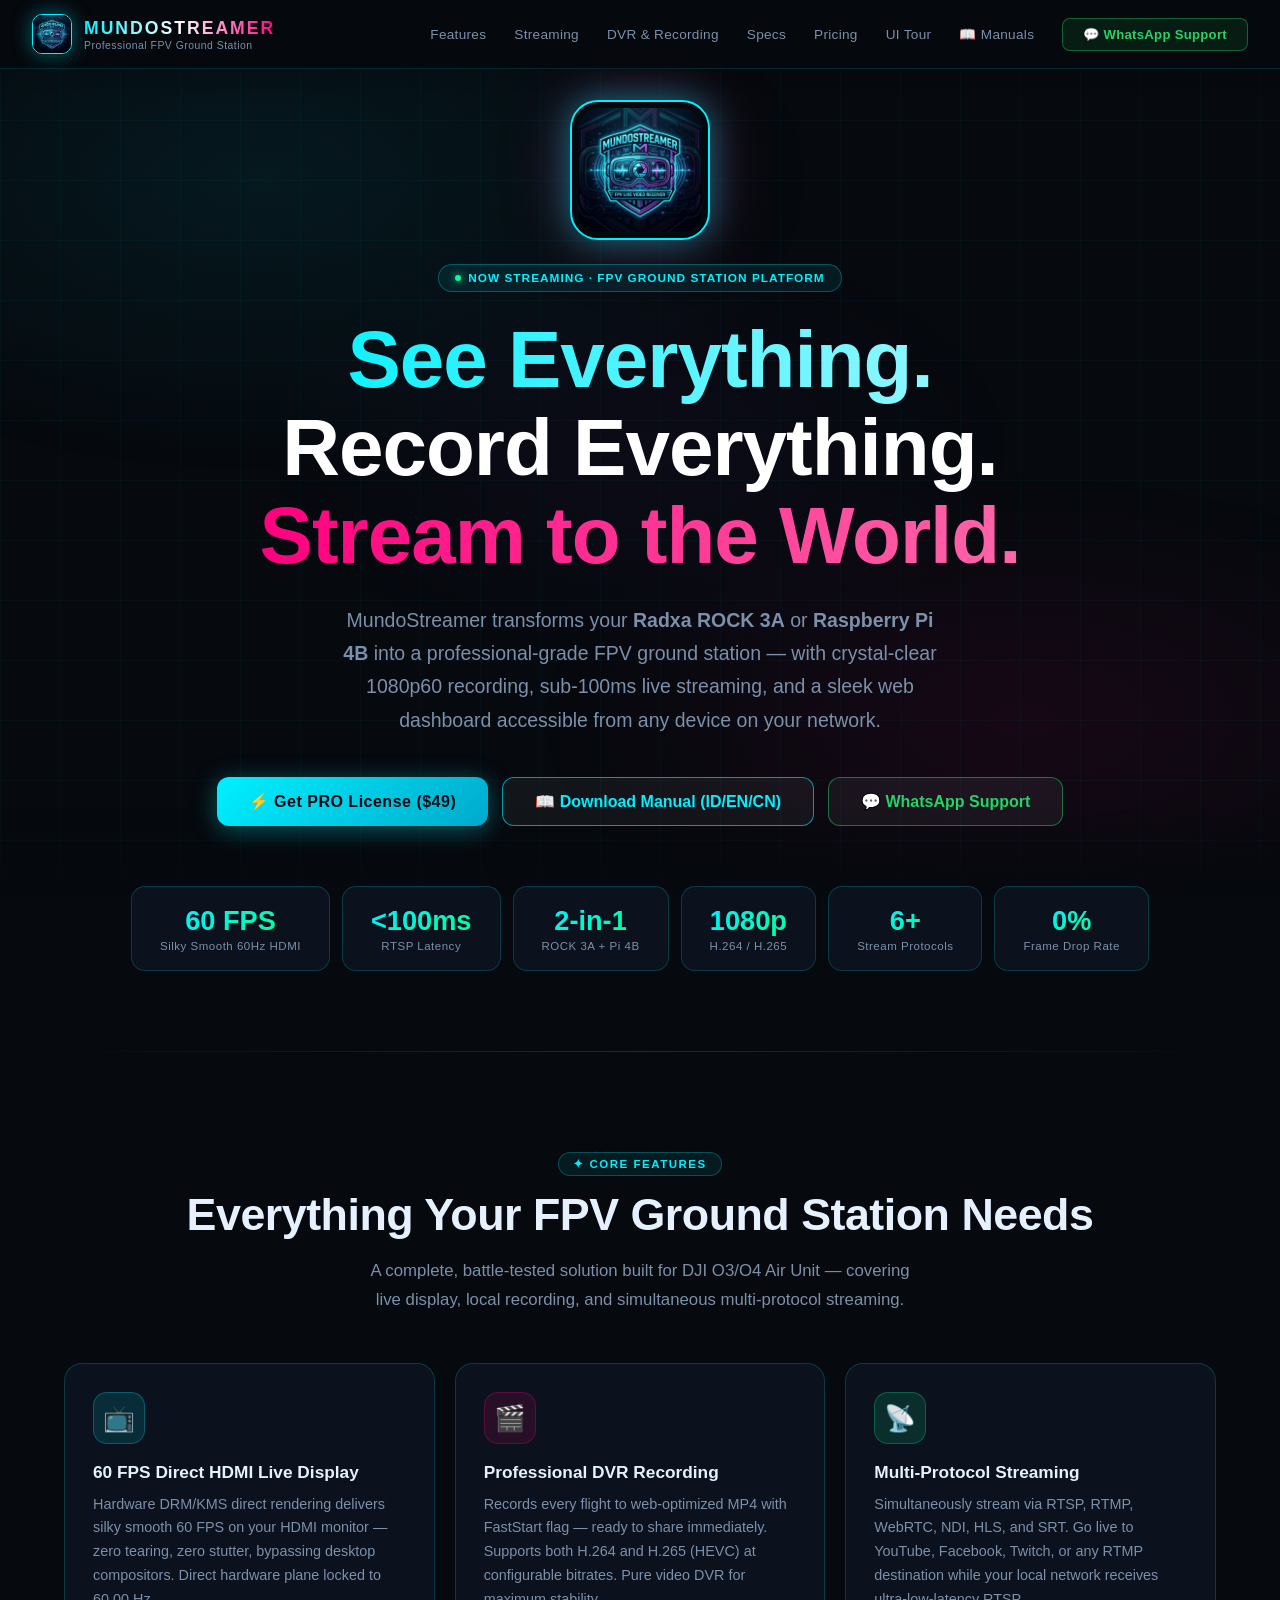
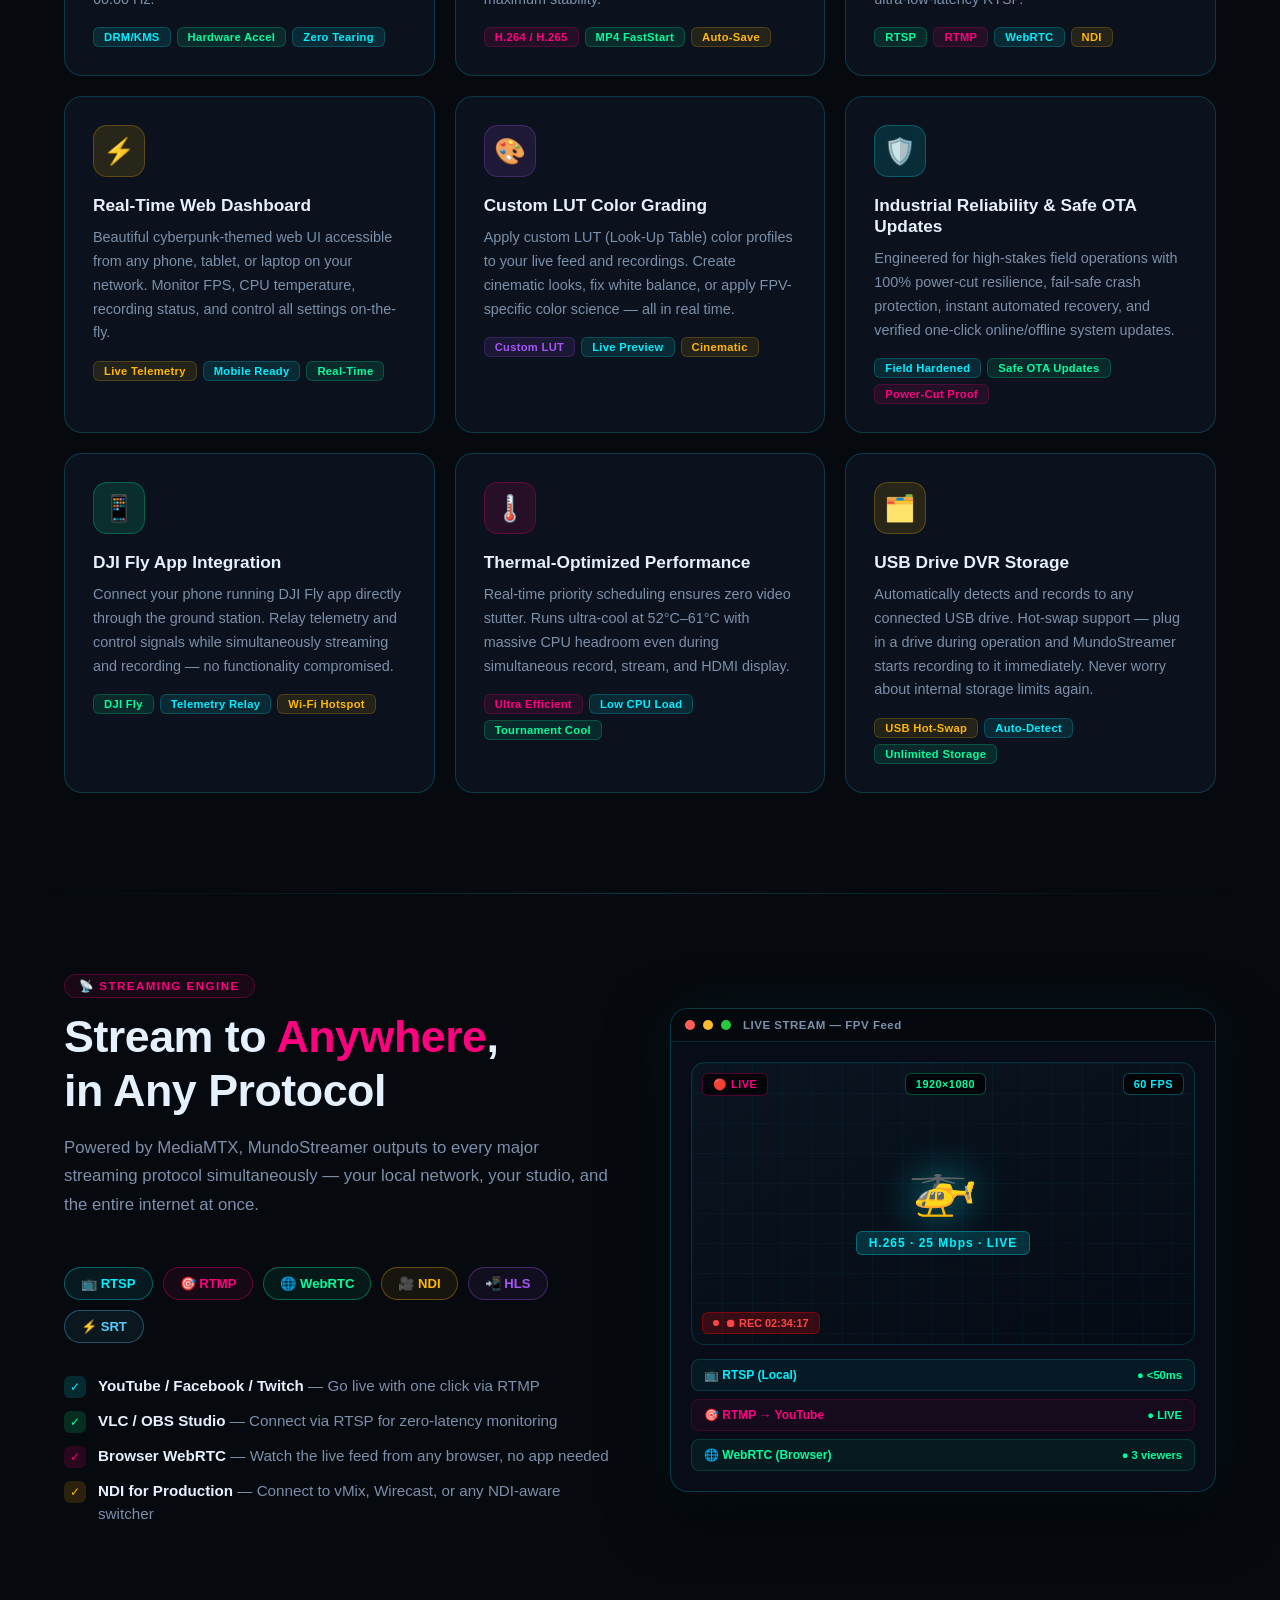
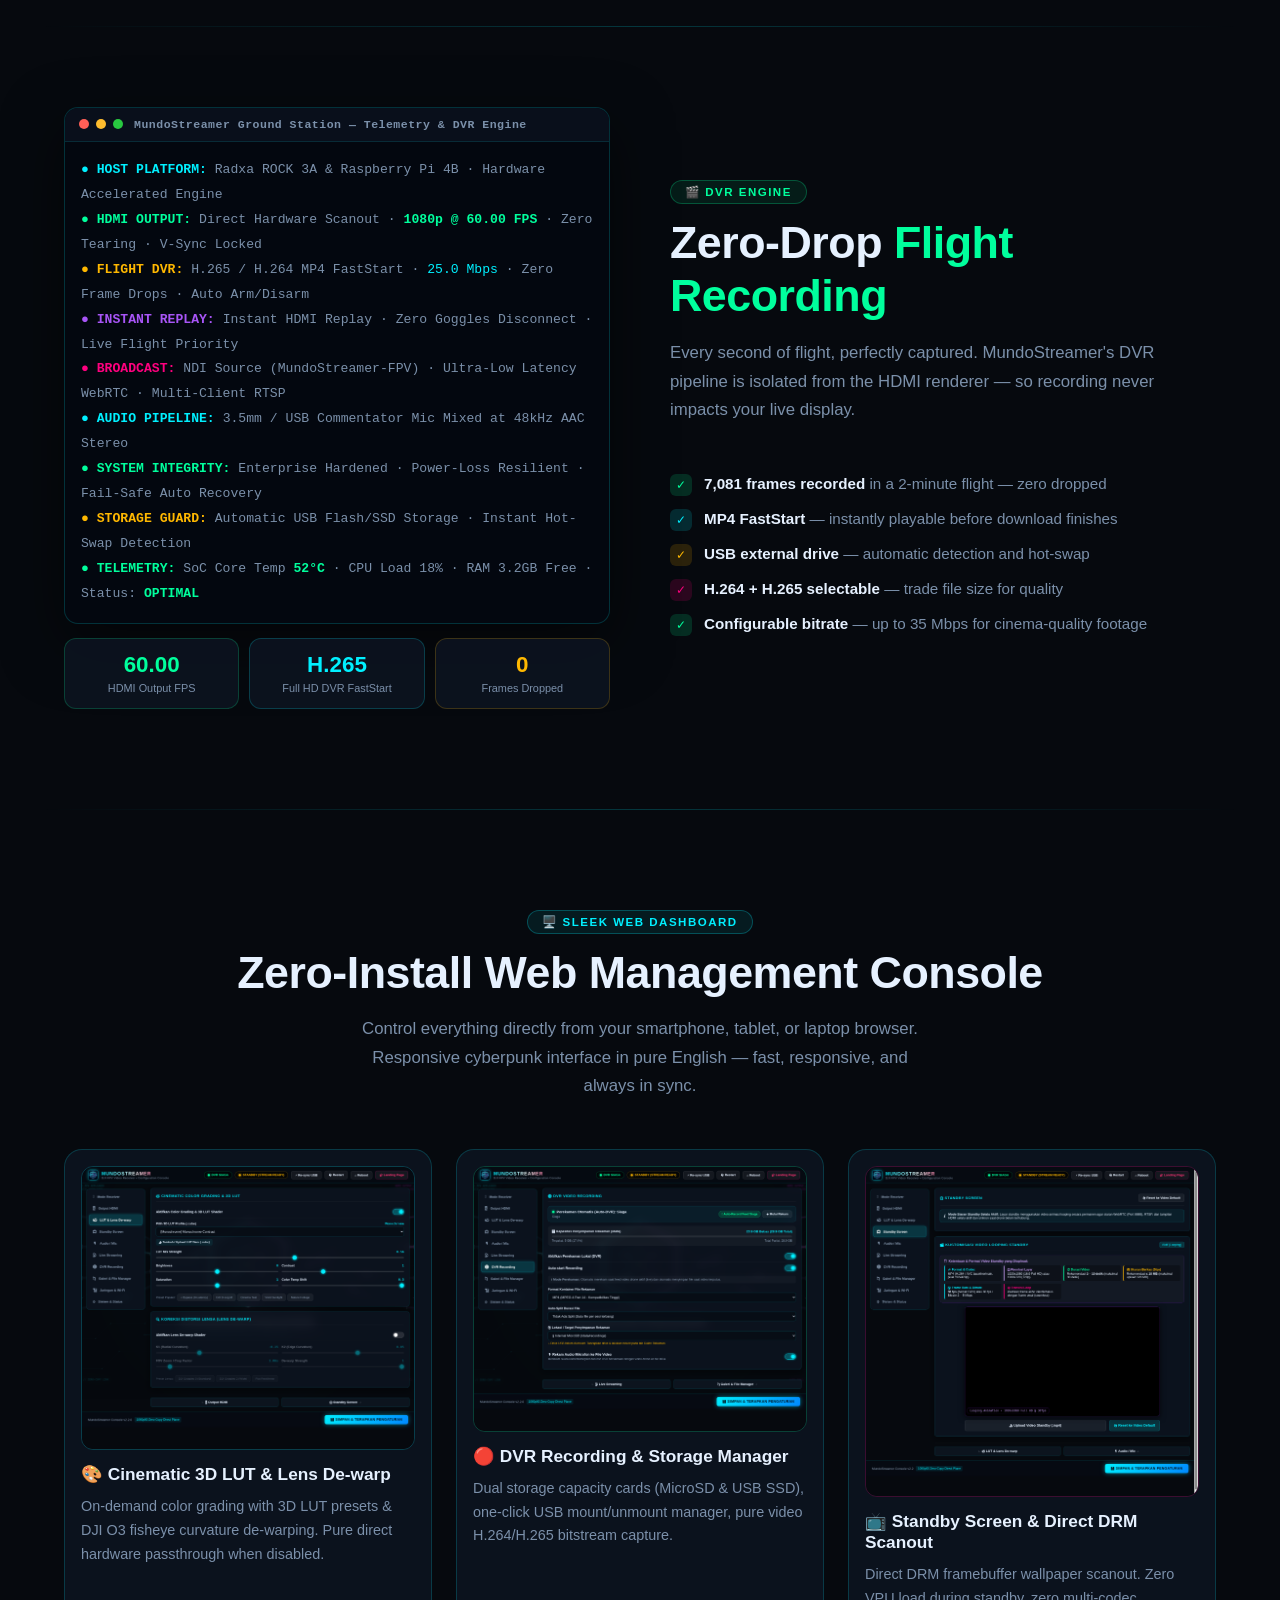
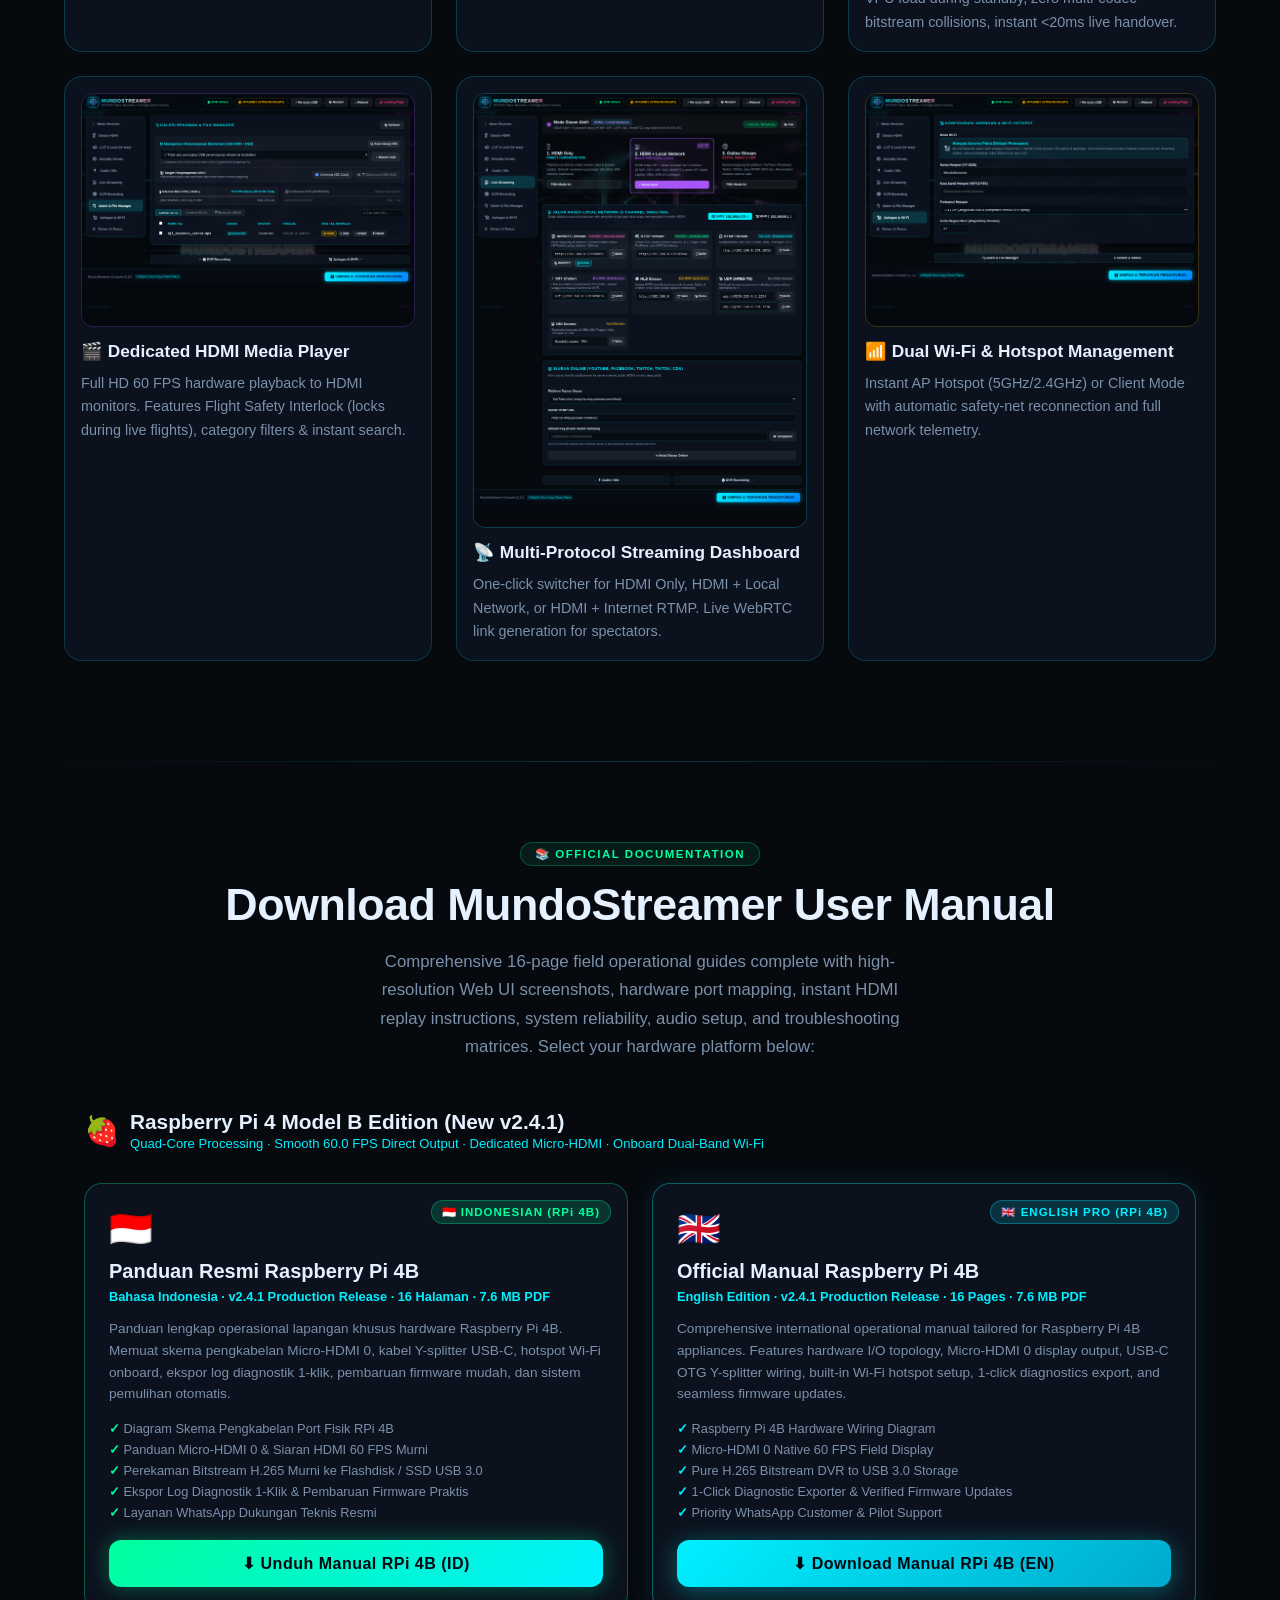
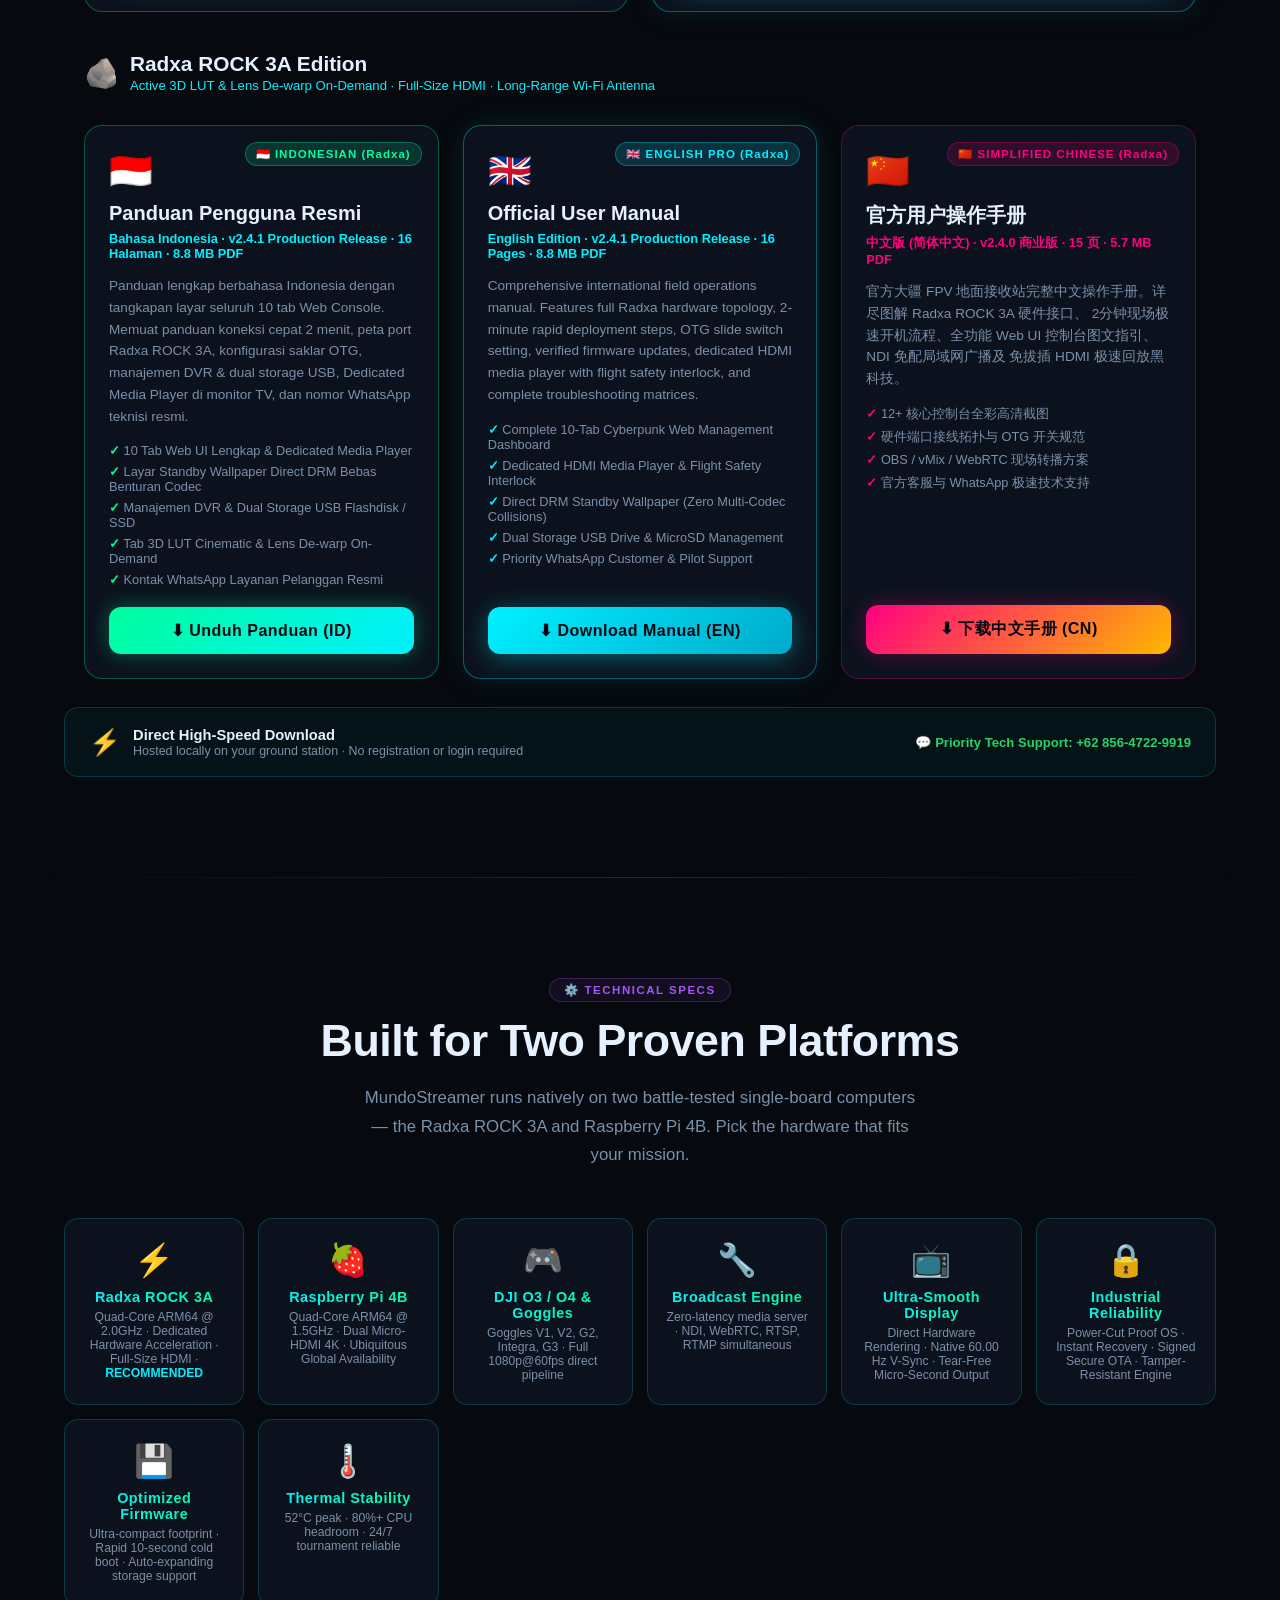
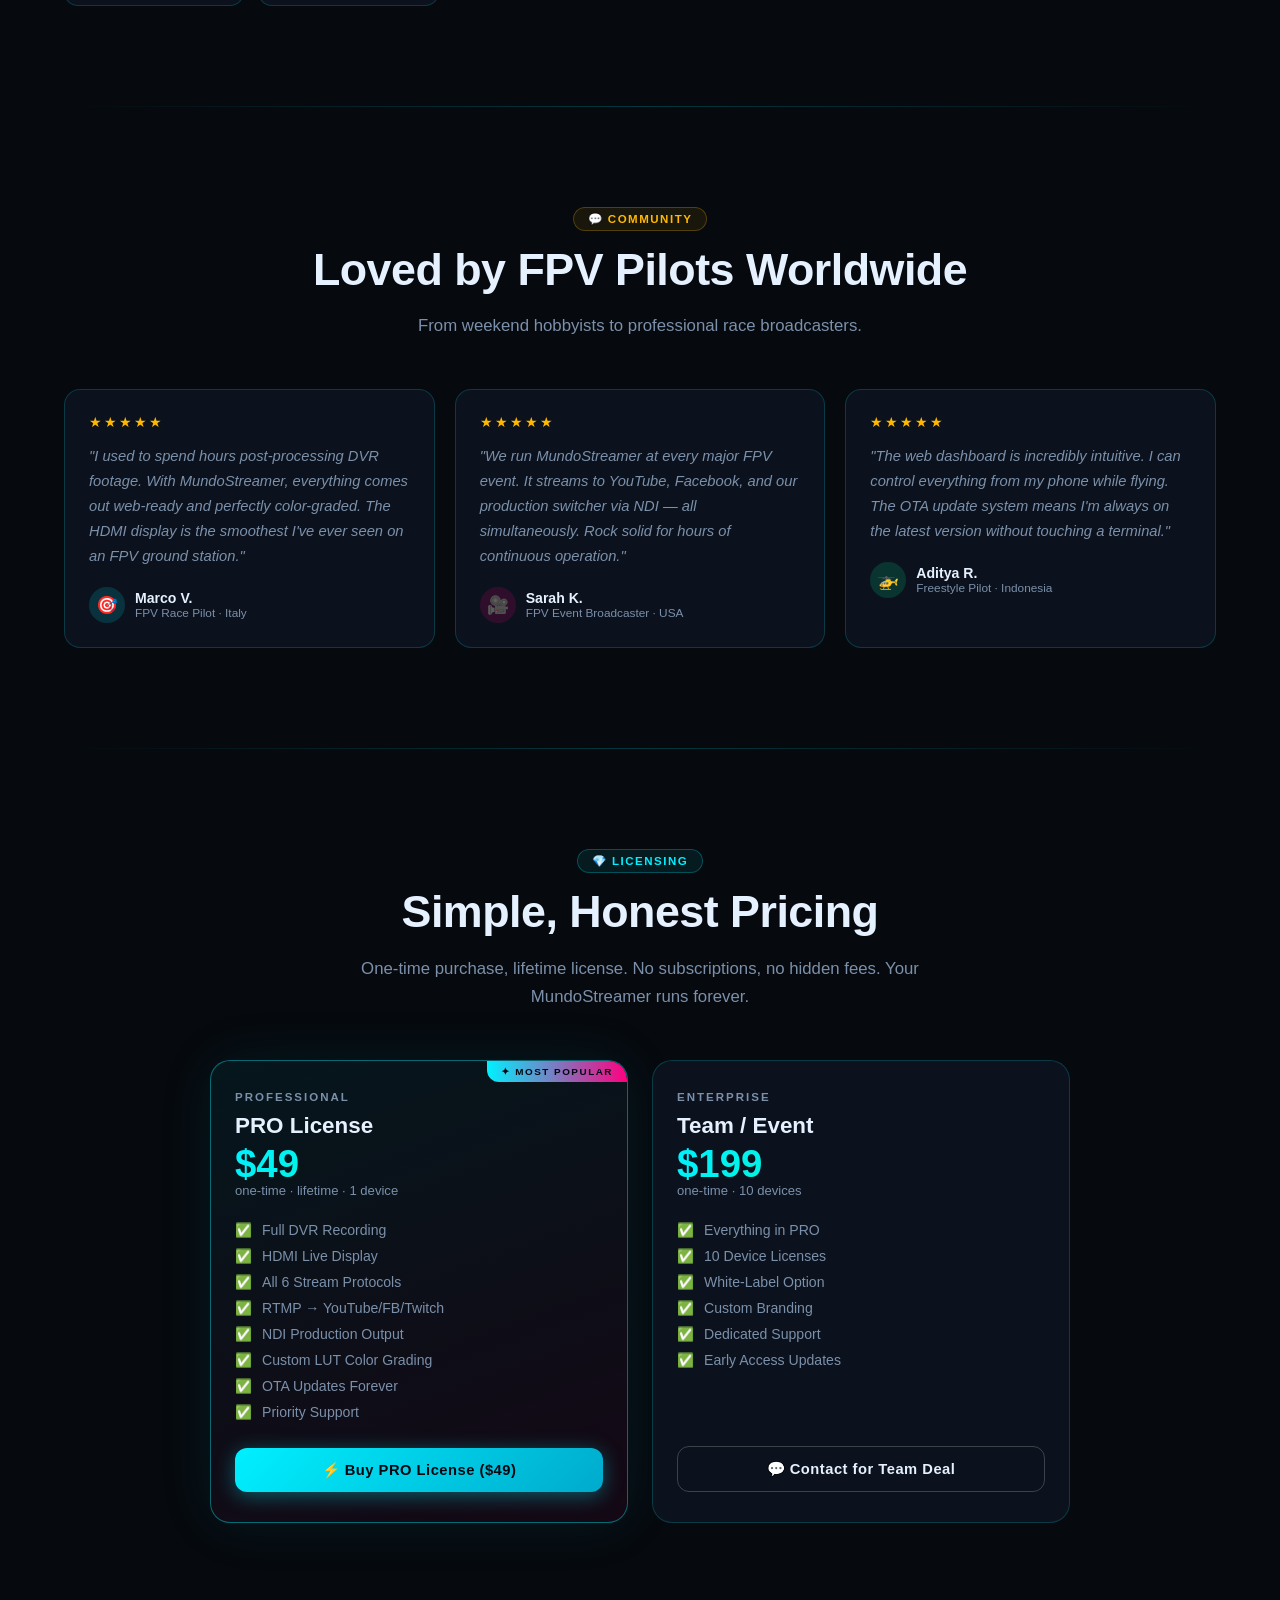
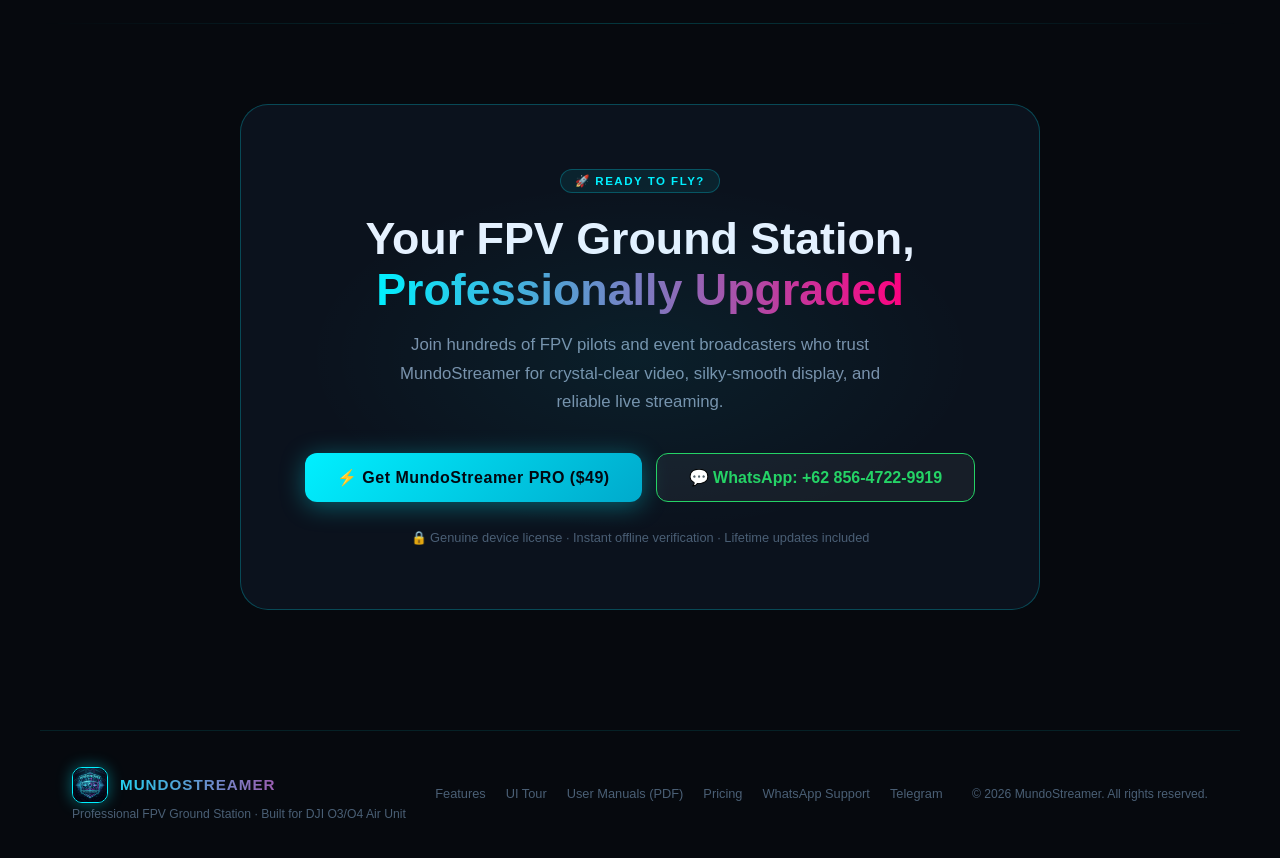
==== commit 0669cfb3: "Update web promo and user manuals: 10-tab architecture, Dedicated Media Player, Standby DRM Wallpape" ====
--- a/index.html
+++ b/index.html
@@ -1635,42 +1635,50 @@
   <div class="gallery-grid">
     <div class="feat-card cyan reveal reveal-delay-1" style="padding:16px;">
       <div style="border-radius:12px;overflow:hidden;border:1px solid rgba(0,240,255,0.2);margin-bottom:14px;">
-        <img src="assets/streaming.png" alt="Streaming Control" style="width:100%;height:auto;display:block;border-radius:10px;">
-      </div>
-      <div class="feat-title">📡 Multi-Protocol Streaming Dashboard</div>
-      <p class="feat-desc">One-click switcher for HDMI Only, HDMI + Local Network, or HDMI + Internet RTMP. Live WebRTC link generation.</p>
+        <img src="assets/gambar.png" alt="Cinematic 3D LUT & Lens De-warp" style="width:100%;height:auto;display:block;border-radius:10px;">
+      </div>
+      <div class="feat-title">🎨 Cinematic 3D LUT & Lens De-warp</div>
+      <p class="feat-desc">On-demand color grading with 3D LUT presets & DJI O3 fisheye curvature de-warping. Pure direct hardware passthrough when disabled.</p>
     </div>
 
     <div class="feat-card green reveal reveal-delay-2" style="padding:16px;">
       <div style="border-radius:12px;overflow:hidden;border:1px solid rgba(0,255,157,0.2);margin-bottom:14px;">
-        <img src="assets/recording.png" alt="DVR Recording" style="width:100%;height:auto;display:block;border-radius:10px;">
-      </div>
-      <div class="feat-title">🎬 Smart DVR & Storage Guard</div>
-      <p class="feat-desc">Manual flight recording toggle, configurable bitrate, pure video mode, and automatic MicroSD/USB fallback.</p>
+        <img src="assets/recording.png" alt="DVR Recording & Storage" style="width:100%;height:auto;display:block;border-radius:10px;">
+      </div>
+      <div class="feat-title">🔴 DVR Recording & Storage Manager</div>
+      <p class="feat-desc">Dual storage capacity cards (MicroSD & USB SSD), one-click USB mount/unmount manager, pure video H.264/H.265 bitstream capture.</p>
     </div>
 
     <div class="feat-card magenta reveal reveal-delay-3" style="padding:16px;">
       <div style="border-radius:12px;overflow:hidden;border:1px solid rgba(255,0,127,0.2);margin-bottom:14px;">
-        <img src="assets/display.png" alt="HDMI Display" style="width:100%;height:auto;display:block;border-radius:10px;">
-      </div>
-      <div class="feat-title">📺 Direct DRM/KMS HDMI & Display</div>
-      <p class="feat-desc">Hardware-accelerated 60 FPS pacing, clean standby loop without pairing QR codes, aspect ratio scaling, and dynamic dewarp.</p>
+        <img src="assets/standby.png" alt="Direct DRM Standby Screen" style="width:100%;height:auto;display:block;border-radius:10px;">
+      </div>
+      <div class="feat-title">📺 Standby Screen & Direct DRM Scanout</div>
+      <p class="feat-desc">Direct DRM framebuffer wallpaper scanout. Zero VPU load during standby, zero multi-codec bitstream collisions, instant &lt;20ms live handover.</p>
     </div>
 
     <div class="feat-card purple reveal reveal-delay-1" style="padding:16px;">
       <div style="border-radius:12px;overflow:hidden;border:1px solid rgba(168,85,247,0.2);margin-bottom:14px;">
-        <img src="assets/gallery.png" alt="Gallery & Media" style="width:100%;height:auto;display:block;border-radius:10px;">
-      </div>
-      <div class="feat-title">📁 Integrated File Manager</div>
-      <p class="feat-desc">Consolidated storage manager: browse, play back, and download recordings directly to your phone or computer.</p>
-    </div>
-
-    <div class="feat-card amber reveal reveal-delay-2" style="padding:16px;">
+        <img src="assets/gallery.png" alt="Dedicated HDMI Media Player" style="width:100%;height:auto;display:block;border-radius:10px;">
+      </div>
+      <div class="feat-title">🎬 Dedicated HDMI Media Player</div>
+      <p class="feat-desc">Full HD 60 FPS hardware playback to HDMI monitors. Features Flight Safety Interlock (locks during live flights), category filters & instant search.</p>
+    </div>
+
+    <div class="feat-card cyan reveal reveal-delay-2" style="padding:16px;">
+      <div style="border-radius:12px;overflow:hidden;border:1px solid rgba(0,240,255,0.2);margin-bottom:14px;">
+        <img src="assets/streaming.png" alt="Streaming Control" style="width:100%;height:auto;display:block;border-radius:10px;">
+      </div>
+      <div class="feat-title">📡 Multi-Protocol Streaming Dashboard</div>
+      <p class="feat-desc">One-click switcher for HDMI Only, HDMI + Local Network, or HDMI + Internet RTMP. Live WebRTC link generation for spectators.</p>
+    </div>
+
+    <div class="feat-card amber reveal reveal-delay-3" style="padding:16px;">
       <div style="border-radius:12px;overflow:hidden;border:1px solid rgba(255,184,0,0.2);margin-bottom:14px;">
         <img src="assets/network.png" alt="Network & Wi-Fi" style="width:100%;height:auto;display:block;border-radius:10px;">
       </div>
       <div class="feat-title">📶 Dual Wi-Fi & Hotspot Management</div>
-      <p class="feat-desc">Instant AP Hotspot (5GHz/2.4GHz) or Client Mode with automatic safety-net reconnection.</p>
+      <p class="feat-desc">Instant AP Hotspot (5GHz/2.4GHz) or Client Mode with automatic safety-net reconnection and full network telemetry.</p>
     </div>
   </div>
 </section>
@@ -1785,14 +1793,14 @@
           <p class="feat-desc" style="font-size:0.85rem;line-height:1.6;margin-bottom:16px;">
             Panduan lengkap berbahasa Indonesia dengan tangkapan layar seluruh 10 tab Web Console.
             Memuat panduan koneksi cepat 2 menit, peta port Radxa ROCK 3A, konfigurasi saklar OTG,
-            pembaruan firmware praktis, rekam DVR H.265, fitur pemutaran ulang HDMI instan, dan nomor WhatsApp teknisi resmi.
+            manajemen DVR &amp; dual storage USB, Dedicated Media Player di monitor TV, dan nomor WhatsApp teknisi resmi.
           </p>
           <ul style="list-style:none;padding:0;margin:0 0 20px 0;display:flex;flex-direction:column;gap:6px;font-size:0.8rem;color:var(--text-muted);">
-            <li><span style="color:var(--green);font-weight:bold;">✓</span> 12+ Tangkapan Layar Web UI Asli &amp; Panduan Tab</li>
-            <li><span style="color:var(--green);font-weight:bold;">✓</span> Panduan Saklar Fisik OTG &amp; Port I/O Radxa</li>
-            <li><span style="color:var(--green);font-weight:bold;">✓</span> Tutorial Siaran Layar Ponsel &amp; Pemutaran Rekaman HDMI</li>
+            <li><span style="color:var(--green);font-weight:bold;">✓</span> 10 Tab Web UI Lengkap &amp; Dedicated Media Player</li>
+            <li><span style="color:var(--green);font-weight:bold;">✓</span> Layar Standby Wallpaper Direct DRM Bebas Benturan Codec</li>
+            <li><span style="color:var(--green);font-weight:bold;">✓</span> Manajemen DVR &amp; Dual Storage USB Flashdisk / SSD</li>
             <li><span style="color:var(--green);font-weight:bold;">✓</span> Tab 3D LUT Cinematic &amp; Lens De-warp On-Demand</li>
-            <li><span style="color:var(--green);font-weight:bold;">✓</span> Kontak WhatsApp Layanan Pelanggan</li>
+            <li><span style="color:var(--green);font-weight:bold;">✓</span> Kontak WhatsApp Layanan Pelanggan Resmi</li>
           </ul>
         </div>
         <a href="downloads/MundoStreamer_User_Manual_ID.pdf" download="MundoStreamer_User_Manual_ID.pdf" class="btn-primary" style="text-align:center;text-decoration:none;display:block;background:linear-gradient(135deg,var(--green),var(--cyan));box-shadow:0 0 20px rgba(0,255,157,0.35);">
@@ -1814,14 +1822,14 @@
           <p class="feat-desc" style="font-size:0.85rem;line-height:1.6;margin-bottom:16px;">
             Comprehensive international field operations manual. Features full Radxa hardware topology,
             2-minute rapid deployment steps, OTG slide switch setting, verified firmware updates,
-            mobile live spectator view, instant HDMI replay, and complete troubleshooting matrices.
+            dedicated HDMI media player with flight safety interlock, and complete troubleshooting matrices.
           </p>
           <ul style="list-style:none;padding:0;margin:0 0 20px 0;display:flex;flex-direction:column;gap:6px;font-size:0.8rem;color:var(--text-muted);">
-            <li><span style="color:var(--cyan);font-weight:bold;">✓</span> Full HD Web Dashboard Screenshots</li>
-            <li><span style="color:var(--cyan);font-weight:bold;">✓</span> Radxa ROCK 3A &amp; Hardware I/O Pinout</li>
-            <li><span style="color:var(--cyan);font-weight:bold;">✓</span> OBS Studio, vMix &amp; NDI Setup Guide</li>
-            <li><span style="color:var(--cyan);font-weight:bold;">✓</span> Industrial Reliability &amp; Verified OTA Updates</li>
-            <li><span style="color:var(--cyan);font-weight:bold;">✓</span> Machine ID &amp; Priority WhatsApp Support</li>
+            <li><span style="color:var(--cyan);font-weight:bold;">✓</span> Complete 10-Tab Cyberpunk Web Management Dashboard</li>
+            <li><span style="color:var(--cyan);font-weight:bold;">✓</span> Dedicated HDMI Media Player &amp; Flight Safety Interlock</li>
+            <li><span style="color:var(--cyan);font-weight:bold;">✓</span> Direct DRM Standby Wallpaper (Zero Multi-Codec Collisions)</li>
+            <li><span style="color:var(--cyan);font-weight:bold;">✓</span> Dual Storage USB Drive &amp; MicroSD Management</li>
+            <li><span style="color:var(--cyan);font-weight:bold;">✓</span> Priority WhatsApp Customer &amp; Pilot Support</li>
           </ul>
         </div>
         <a href="downloads/MundoStreamer_User_Manual_EN.pdf" download="MundoStreamer_User_Manual_EN.pdf" class="btn-primary" style="text-align:center;text-decoration:none;display:block;">
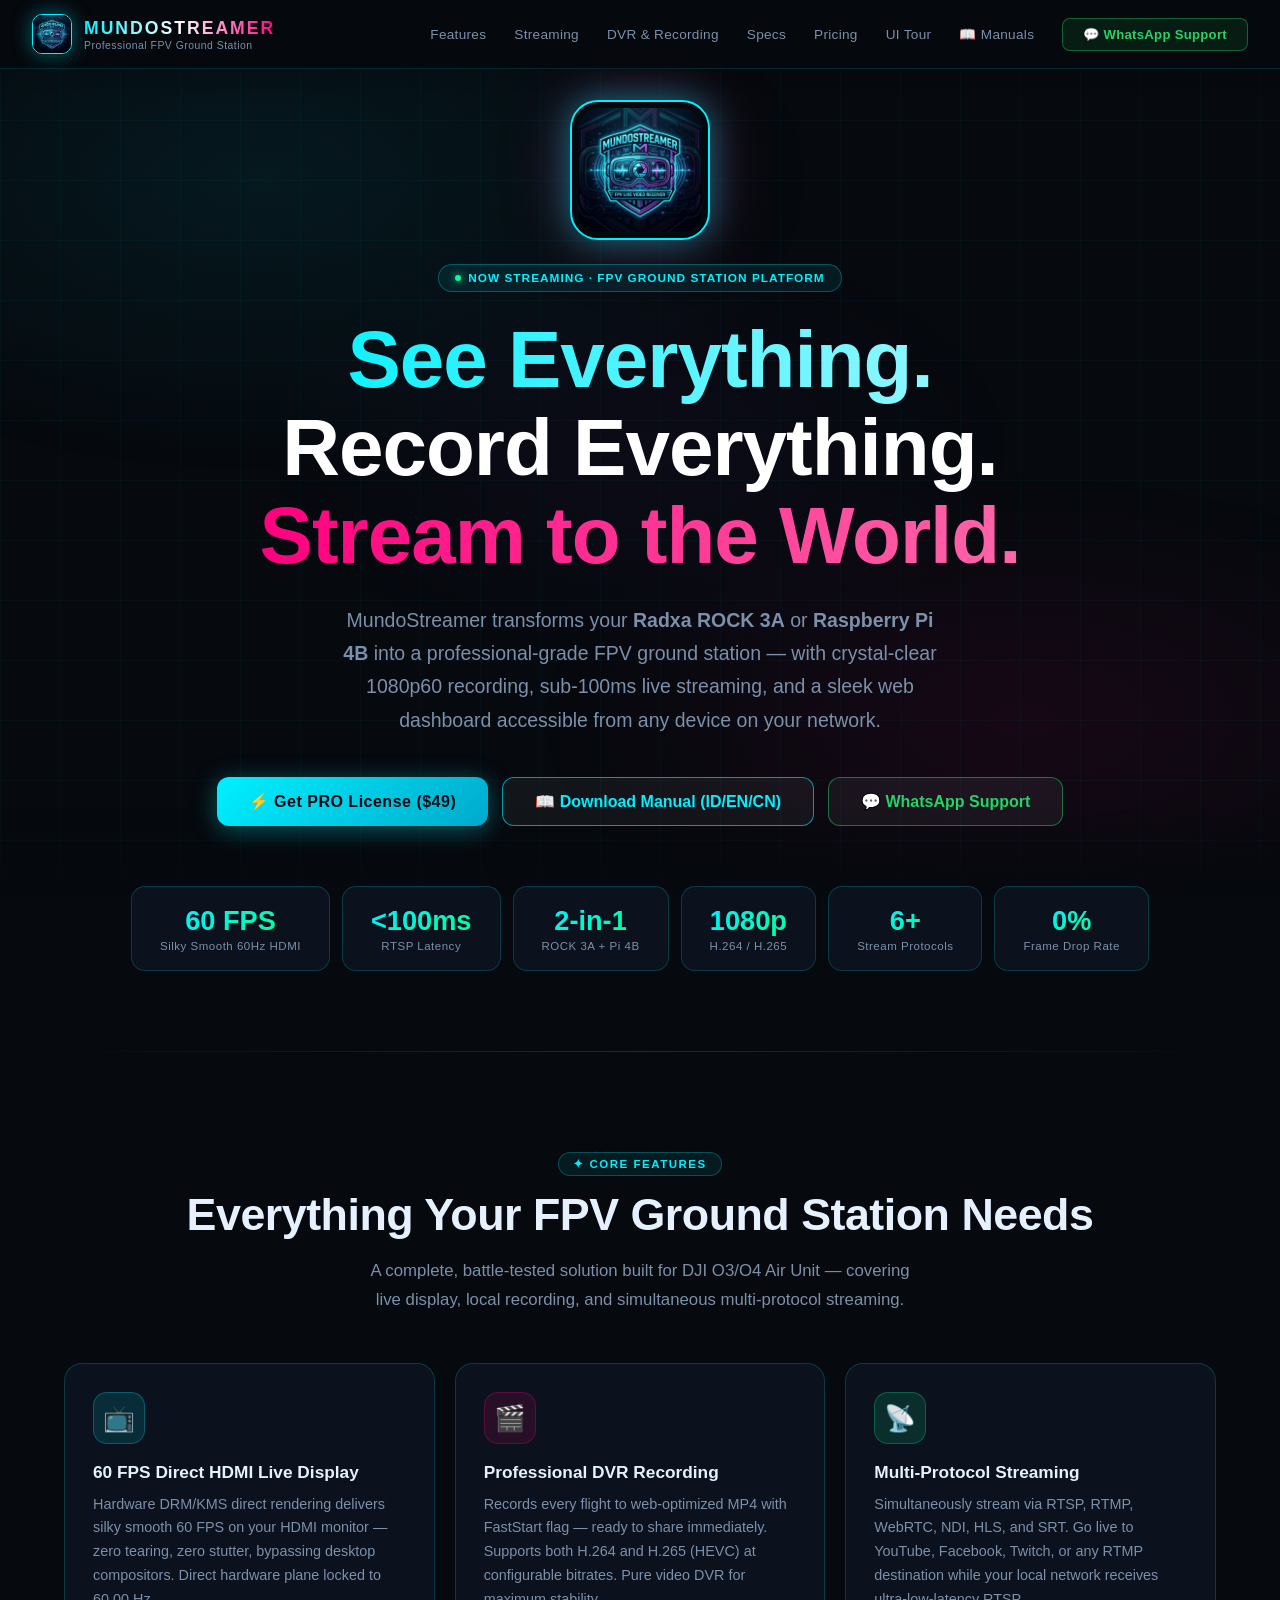
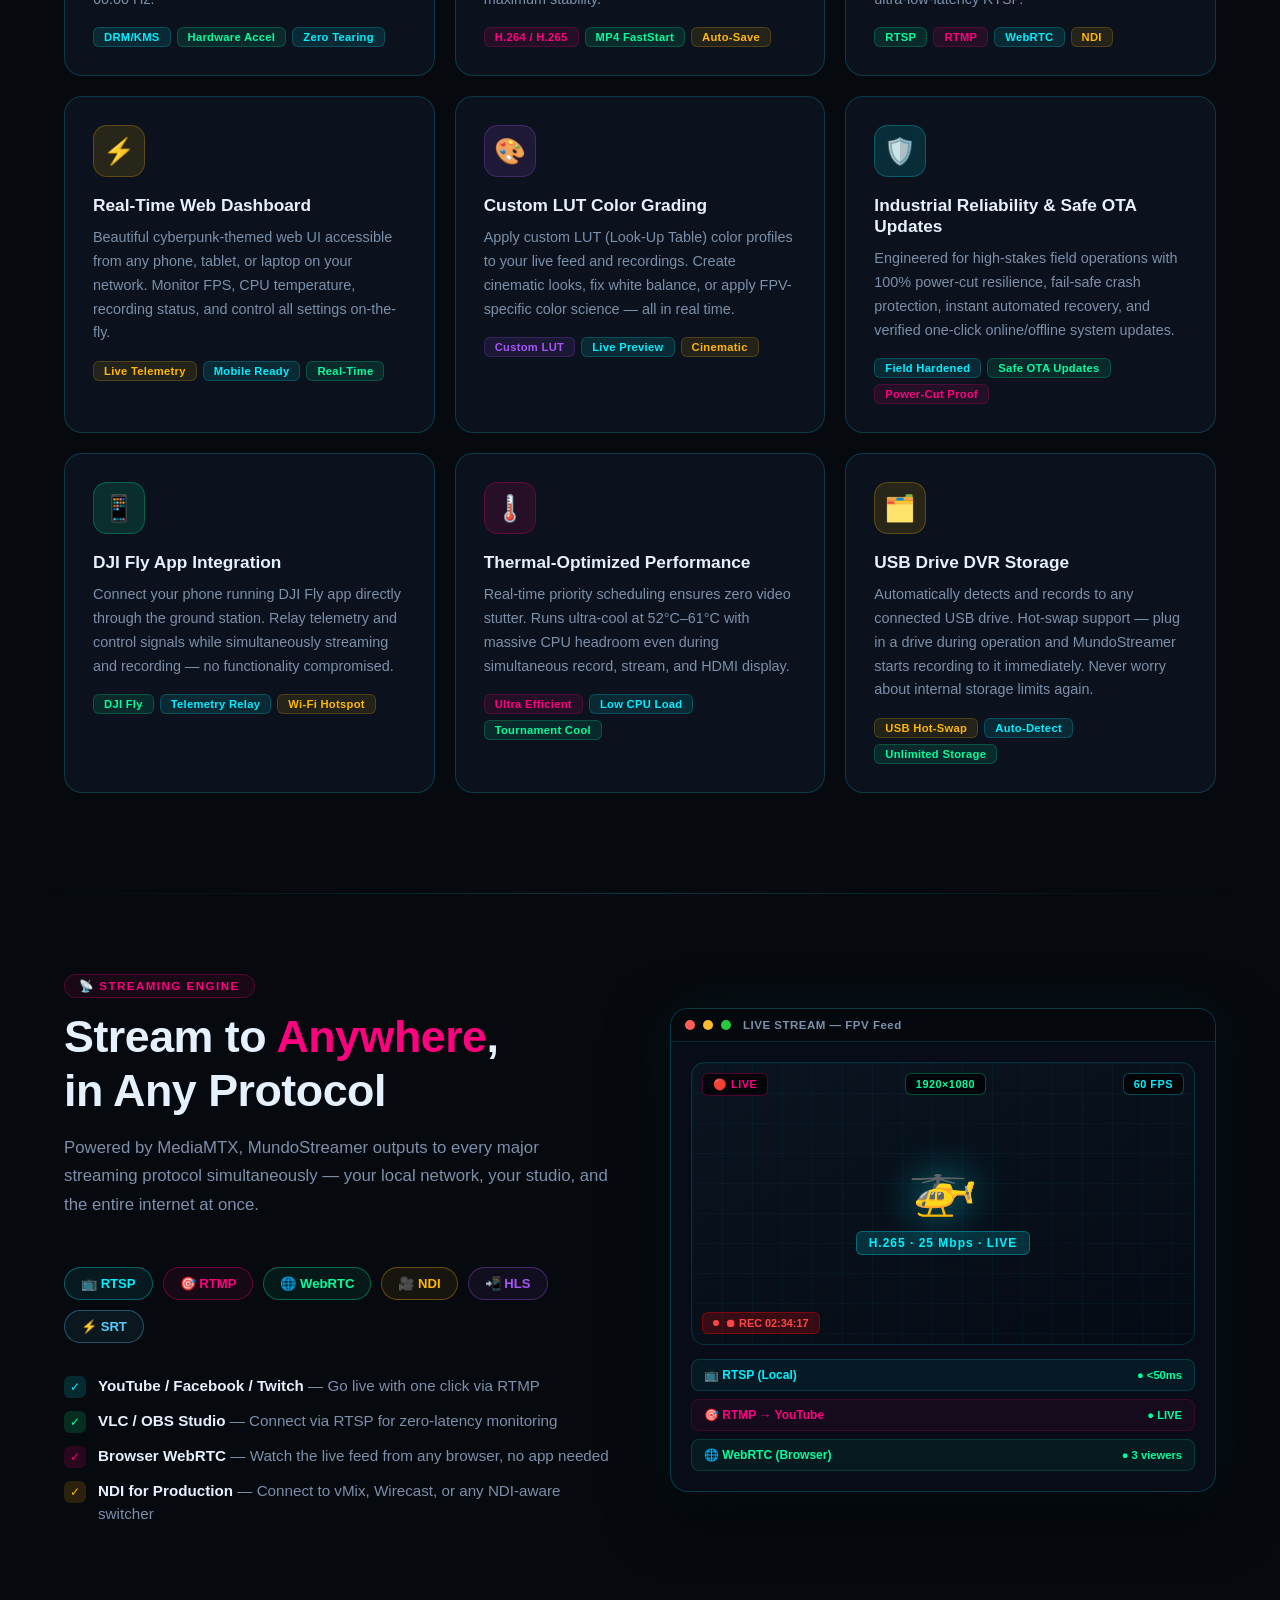
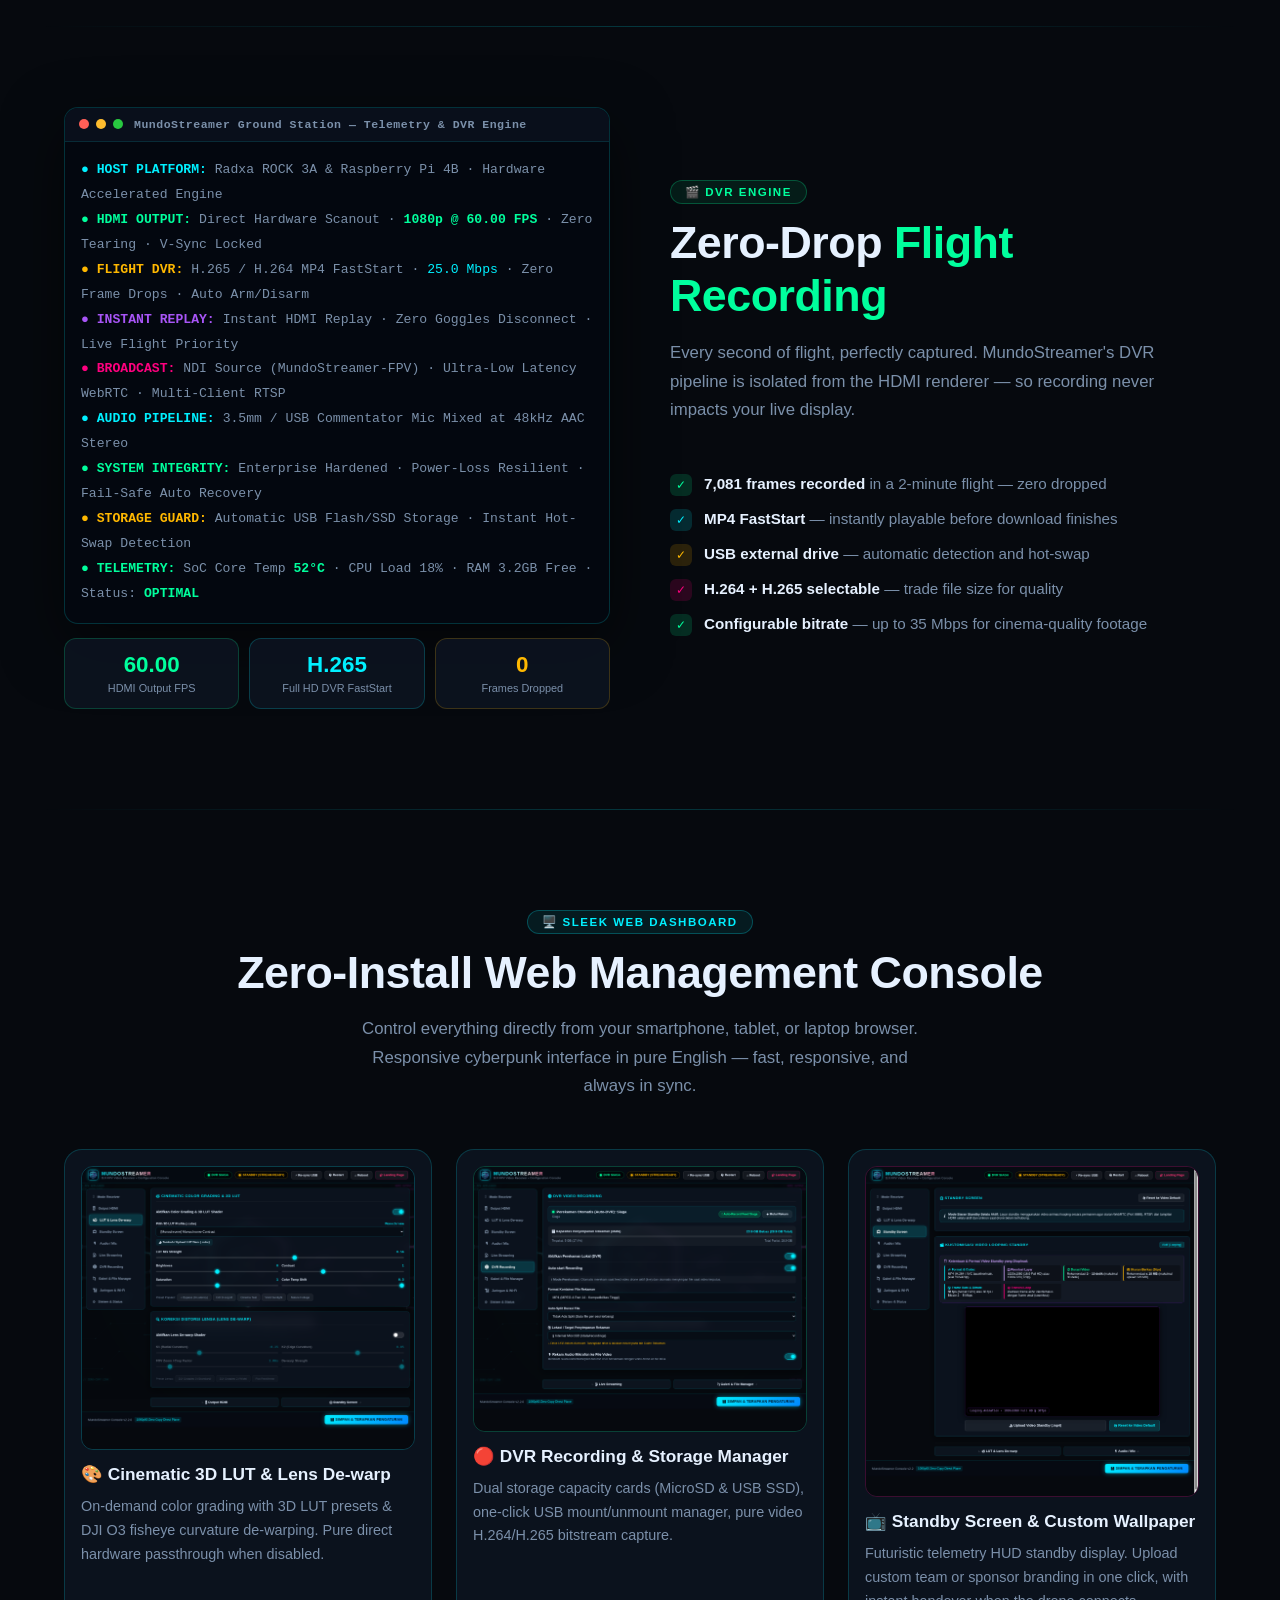
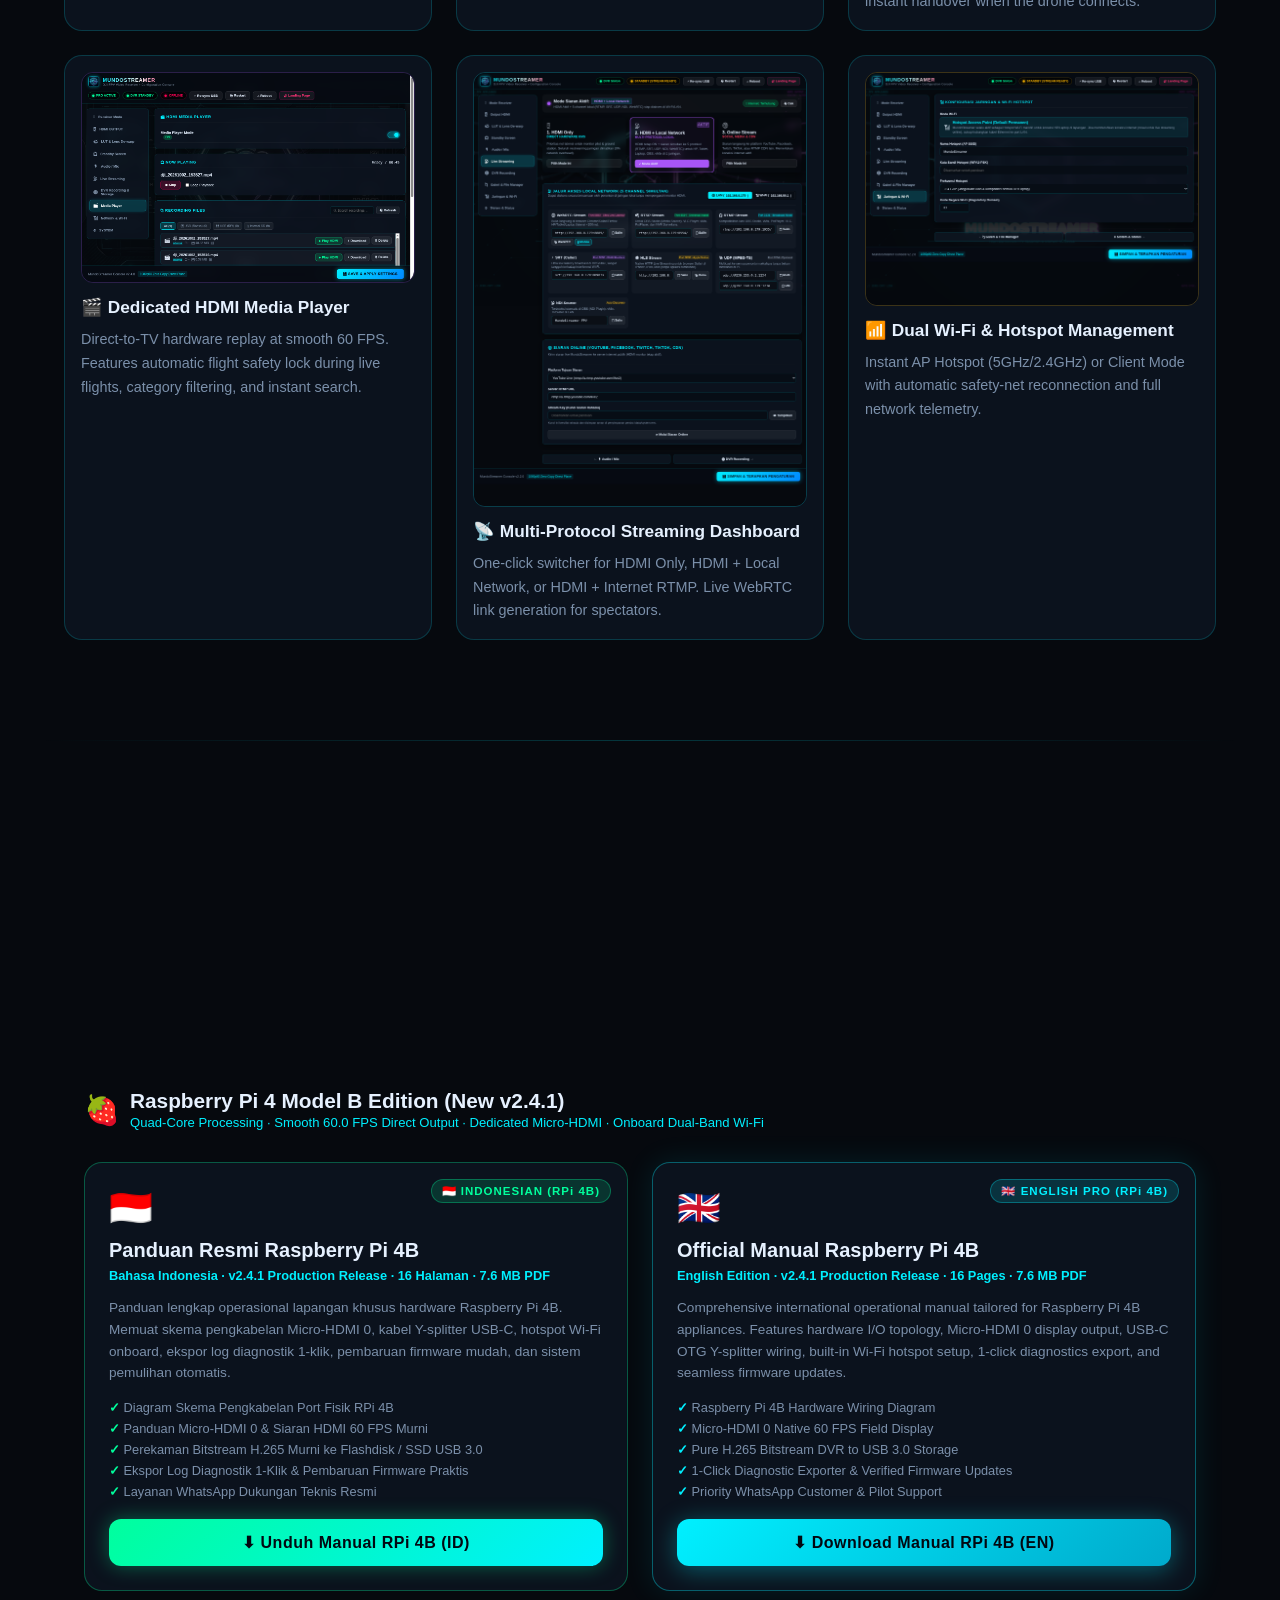
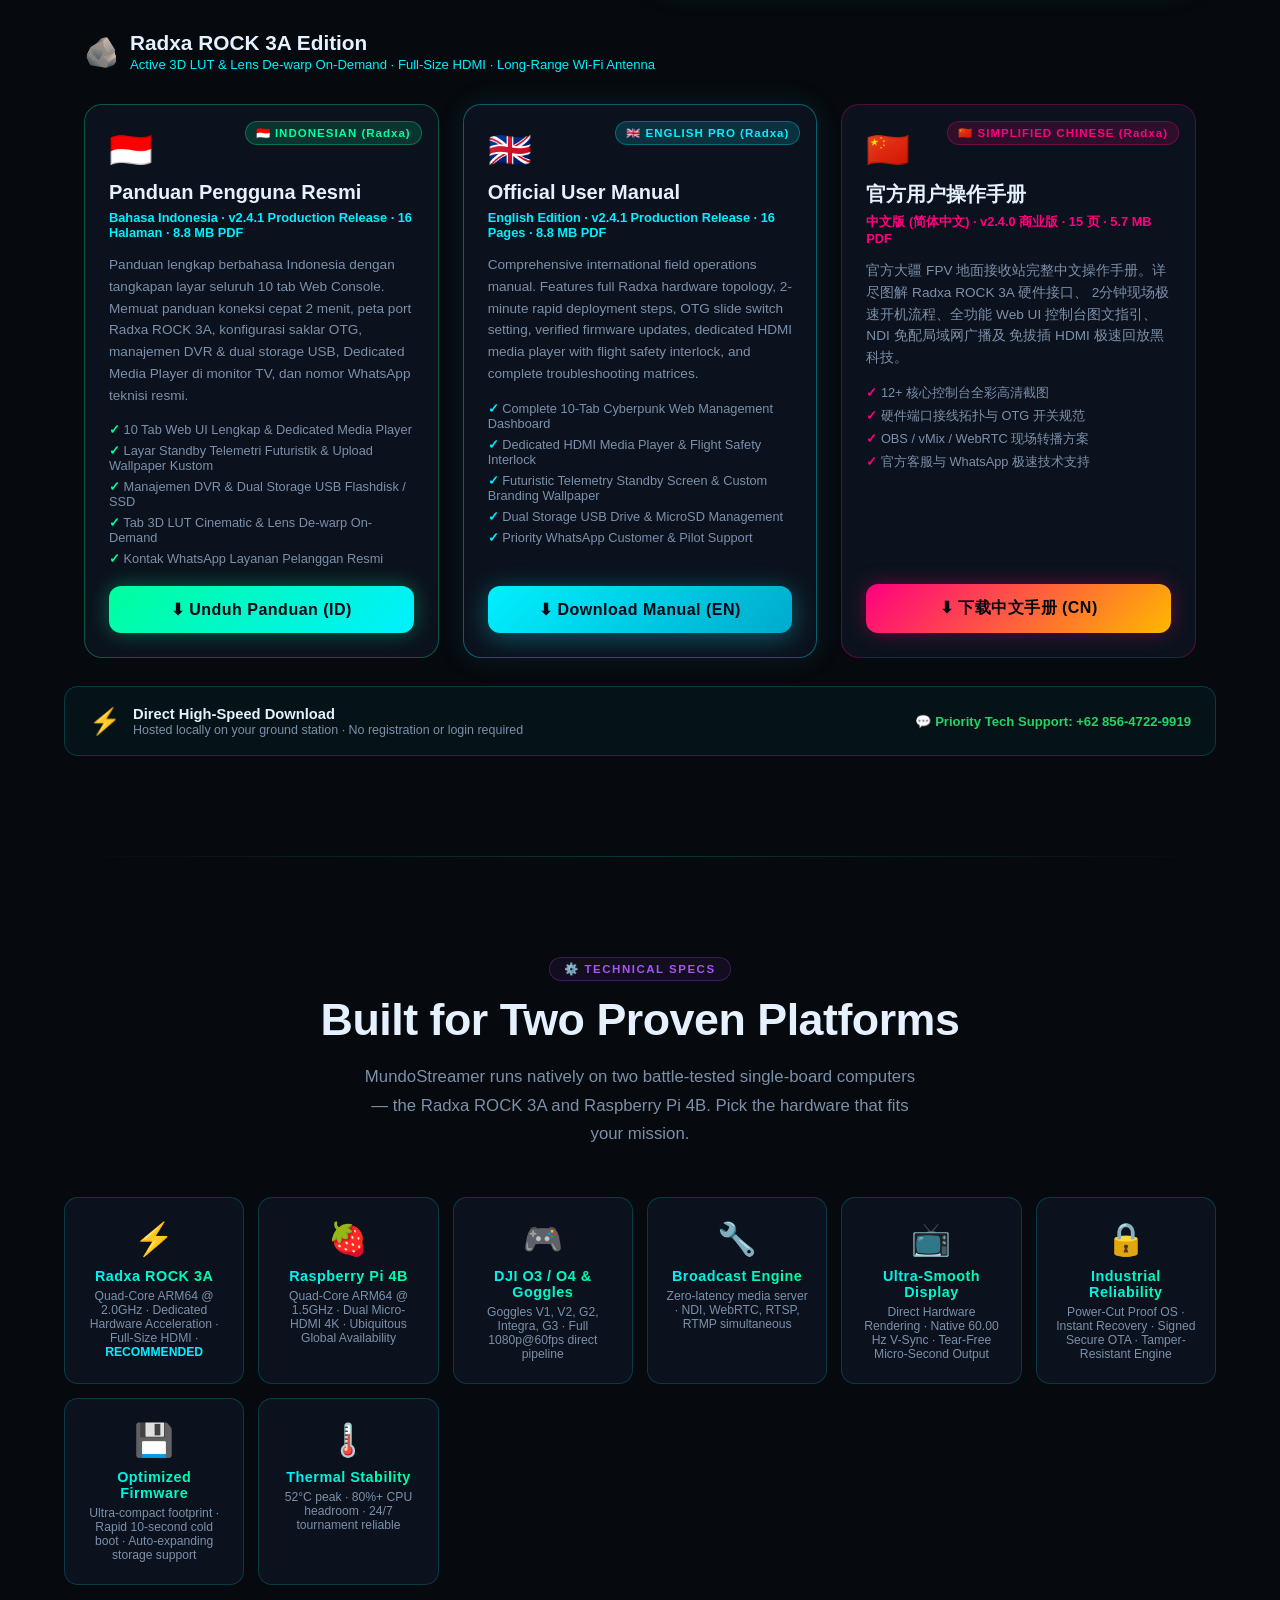
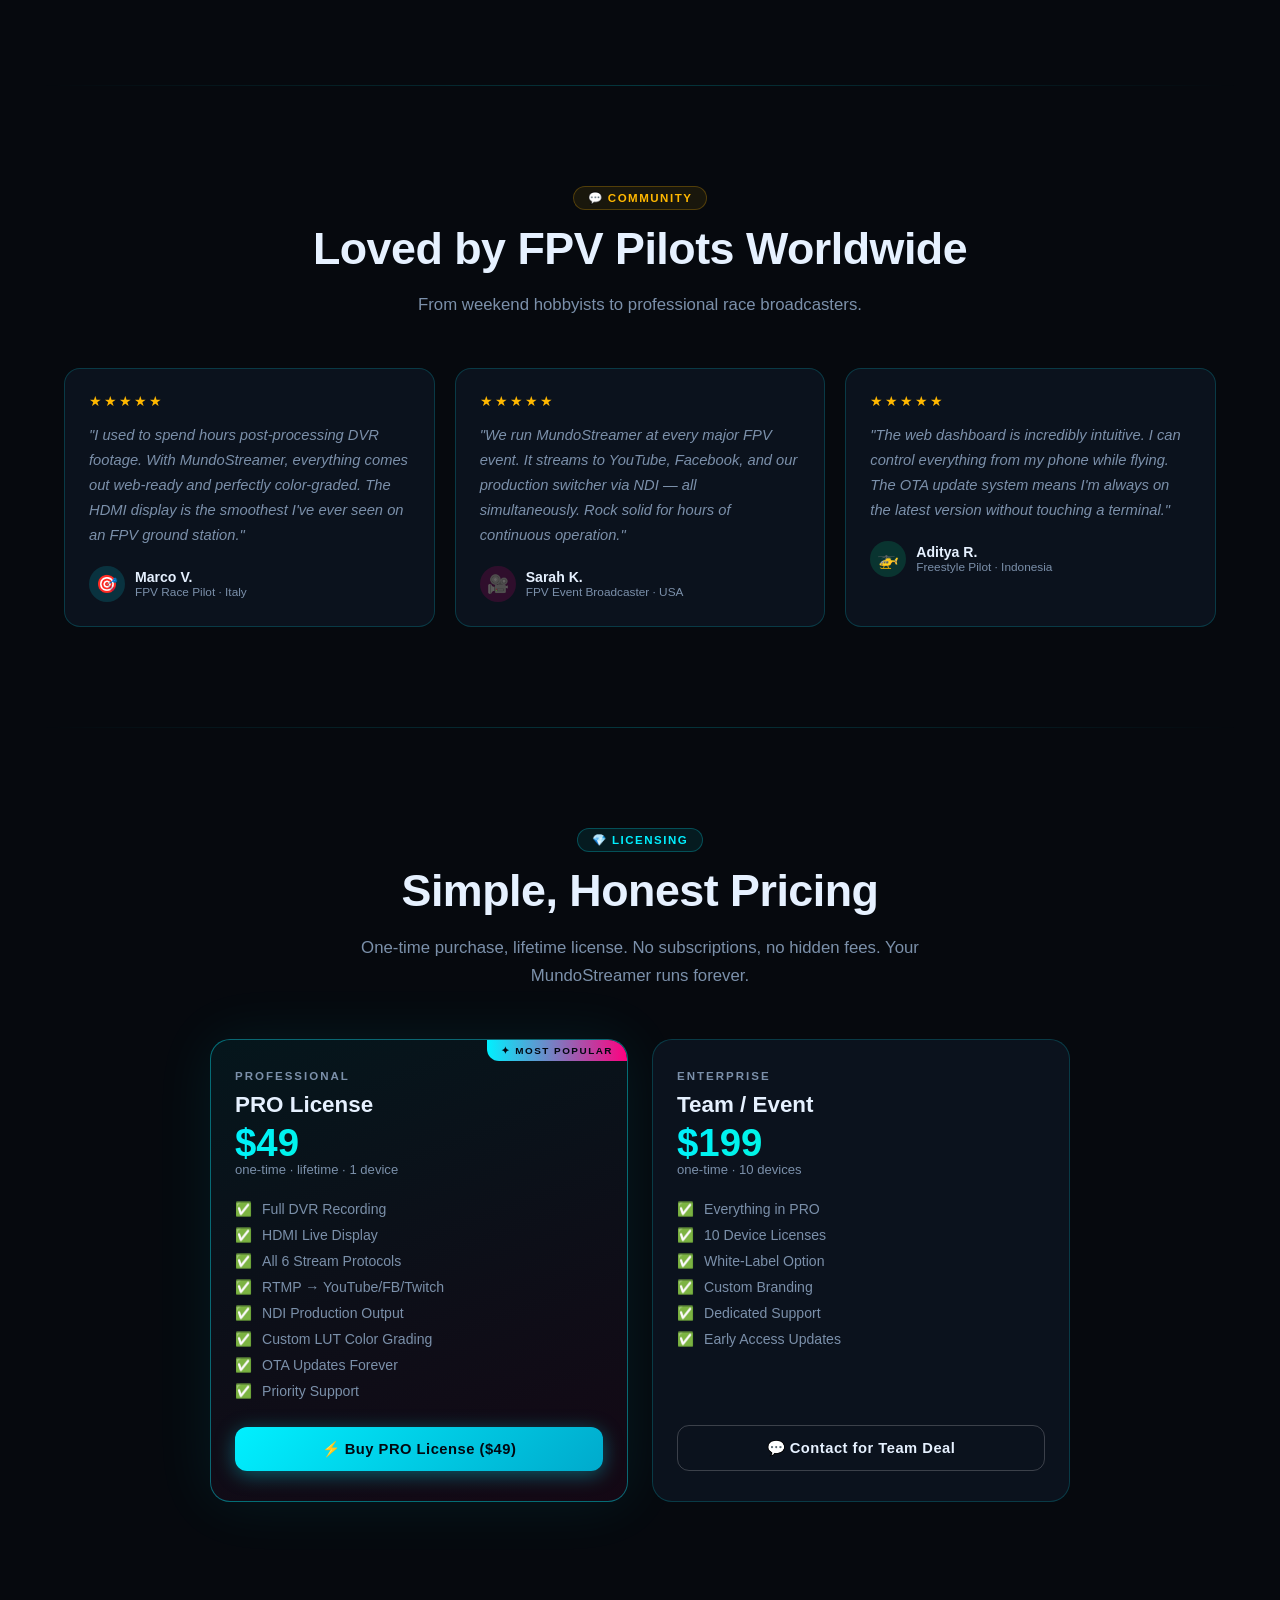
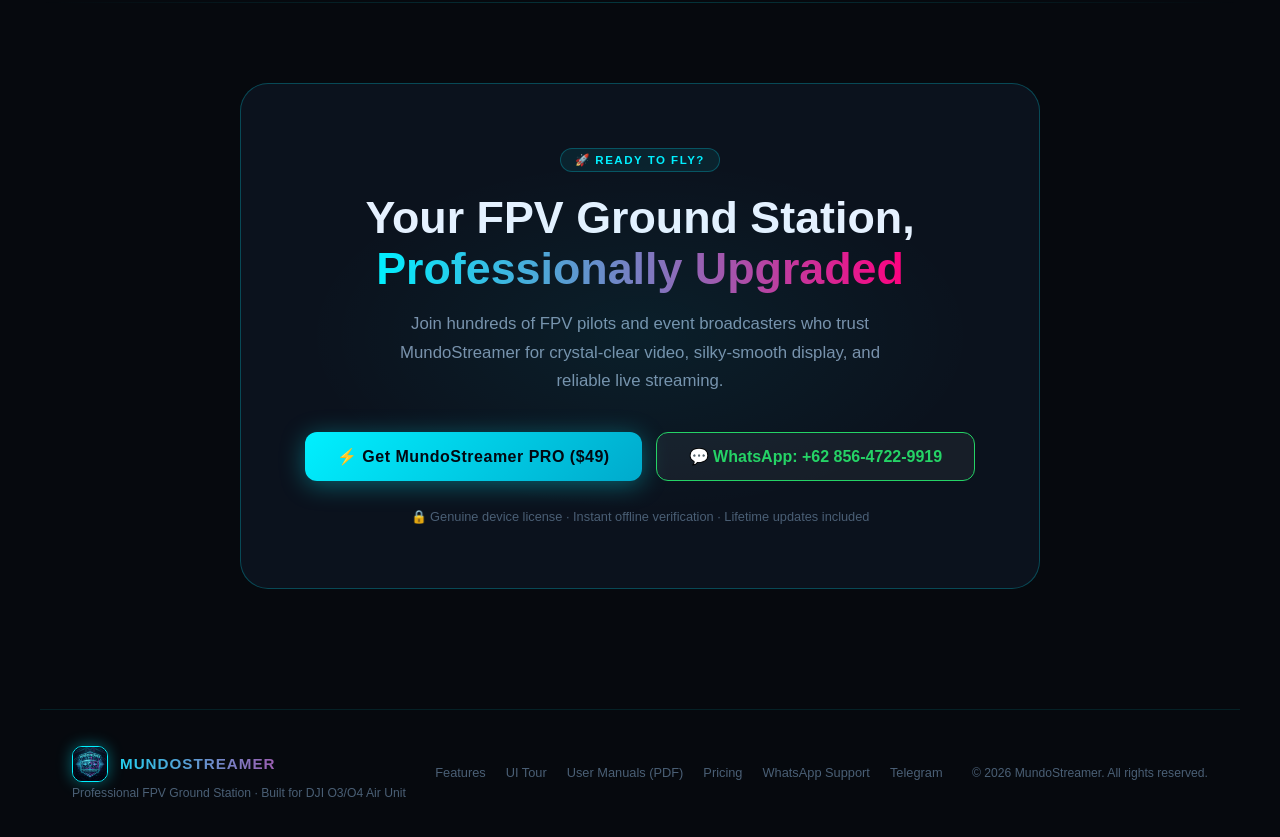
==== commit c2fe485d: "docs(site): align UI tour and manuals with live Web UI (Media Player, DVR Storage, Standby Wallpaper" ====
--- a/index.html
+++ b/index.html
@@ -1651,18 +1651,18 @@
 
     <div class="feat-card magenta reveal reveal-delay-3" style="padding:16px;">
       <div style="border-radius:12px;overflow:hidden;border:1px solid rgba(255,0,127,0.2);margin-bottom:14px;">
-        <img src="assets/standby.png" alt="Direct DRM Standby Screen" style="width:100%;height:auto;display:block;border-radius:10px;">
-      </div>
-      <div class="feat-title">📺 Standby Screen & Direct DRM Scanout</div>
-      <p class="feat-desc">Direct DRM framebuffer wallpaper scanout. Zero VPU load during standby, zero multi-codec bitstream collisions, instant &lt;20ms live handover.</p>
+        <img src="assets/standby.png" alt="Futuristic Telemetry Standby Screen" style="width:100%;height:auto;display:block;border-radius:10px;">
+      </div>
+      <div class="feat-title">📺 Standby Screen & Custom Wallpaper</div>
+      <p class="feat-desc">Futuristic telemetry HUD standby display. Upload custom team or sponsor branding in one click, with instant handover when the drone connects.</p>
     </div>
 
     <div class="feat-card purple reveal reveal-delay-1" style="padding:16px;">
       <div style="border-radius:12px;overflow:hidden;border:1px solid rgba(168,85,247,0.2);margin-bottom:14px;">
-        <img src="assets/gallery.png" alt="Dedicated HDMI Media Player" style="width:100%;height:auto;display:block;border-radius:10px;">
+        <img src="assets/media_player.png" alt="Dedicated HDMI Media Player" style="width:100%;height:auto;display:block;border-radius:10px;">
       </div>
       <div class="feat-title">🎬 Dedicated HDMI Media Player</div>
-      <p class="feat-desc">Full HD 60 FPS hardware playback to HDMI monitors. Features Flight Safety Interlock (locks during live flights), category filters & instant search.</p>
+      <p class="feat-desc">Direct-to-TV hardware replay at smooth 60 FPS. Features automatic flight safety lock during live flights, category filtering, and instant search.</p>
     </div>
 
     <div class="feat-card cyan reveal reveal-delay-2" style="padding:16px;">
@@ -1797,7 +1797,7 @@
           </p>
           <ul style="list-style:none;padding:0;margin:0 0 20px 0;display:flex;flex-direction:column;gap:6px;font-size:0.8rem;color:var(--text-muted);">
             <li><span style="color:var(--green);font-weight:bold;">✓</span> 10 Tab Web UI Lengkap &amp; Dedicated Media Player</li>
-            <li><span style="color:var(--green);font-weight:bold;">✓</span> Layar Standby Wallpaper Direct DRM Bebas Benturan Codec</li>
+            <li><span style="color:var(--green);font-weight:bold;">✓</span> Layar Standby Telemetri Futuristik &amp; Upload Wallpaper Kustom</li>
             <li><span style="color:var(--green);font-weight:bold;">✓</span> Manajemen DVR &amp; Dual Storage USB Flashdisk / SSD</li>
             <li><span style="color:var(--green);font-weight:bold;">✓</span> Tab 3D LUT Cinematic &amp; Lens De-warp On-Demand</li>
             <li><span style="color:var(--green);font-weight:bold;">✓</span> Kontak WhatsApp Layanan Pelanggan Resmi</li>
@@ -1827,7 +1827,7 @@
           <ul style="list-style:none;padding:0;margin:0 0 20px 0;display:flex;flex-direction:column;gap:6px;font-size:0.8rem;color:var(--text-muted);">
             <li><span style="color:var(--cyan);font-weight:bold;">✓</span> Complete 10-Tab Cyberpunk Web Management Dashboard</li>
             <li><span style="color:var(--cyan);font-weight:bold;">✓</span> Dedicated HDMI Media Player &amp; Flight Safety Interlock</li>
-            <li><span style="color:var(--cyan);font-weight:bold;">✓</span> Direct DRM Standby Wallpaper (Zero Multi-Codec Collisions)</li>
+            <li><span style="color:var(--cyan);font-weight:bold;">✓</span> Futuristic Telemetry Standby Screen &amp; Custom Branding Wallpaper</li>
             <li><span style="color:var(--cyan);font-weight:bold;">✓</span> Dual Storage USB Drive &amp; MicroSD Management</li>
             <li><span style="color:var(--cyan);font-weight:bold;">✓</span> Priority WhatsApp Customer &amp; Pilot Support</li>
           </ul>
